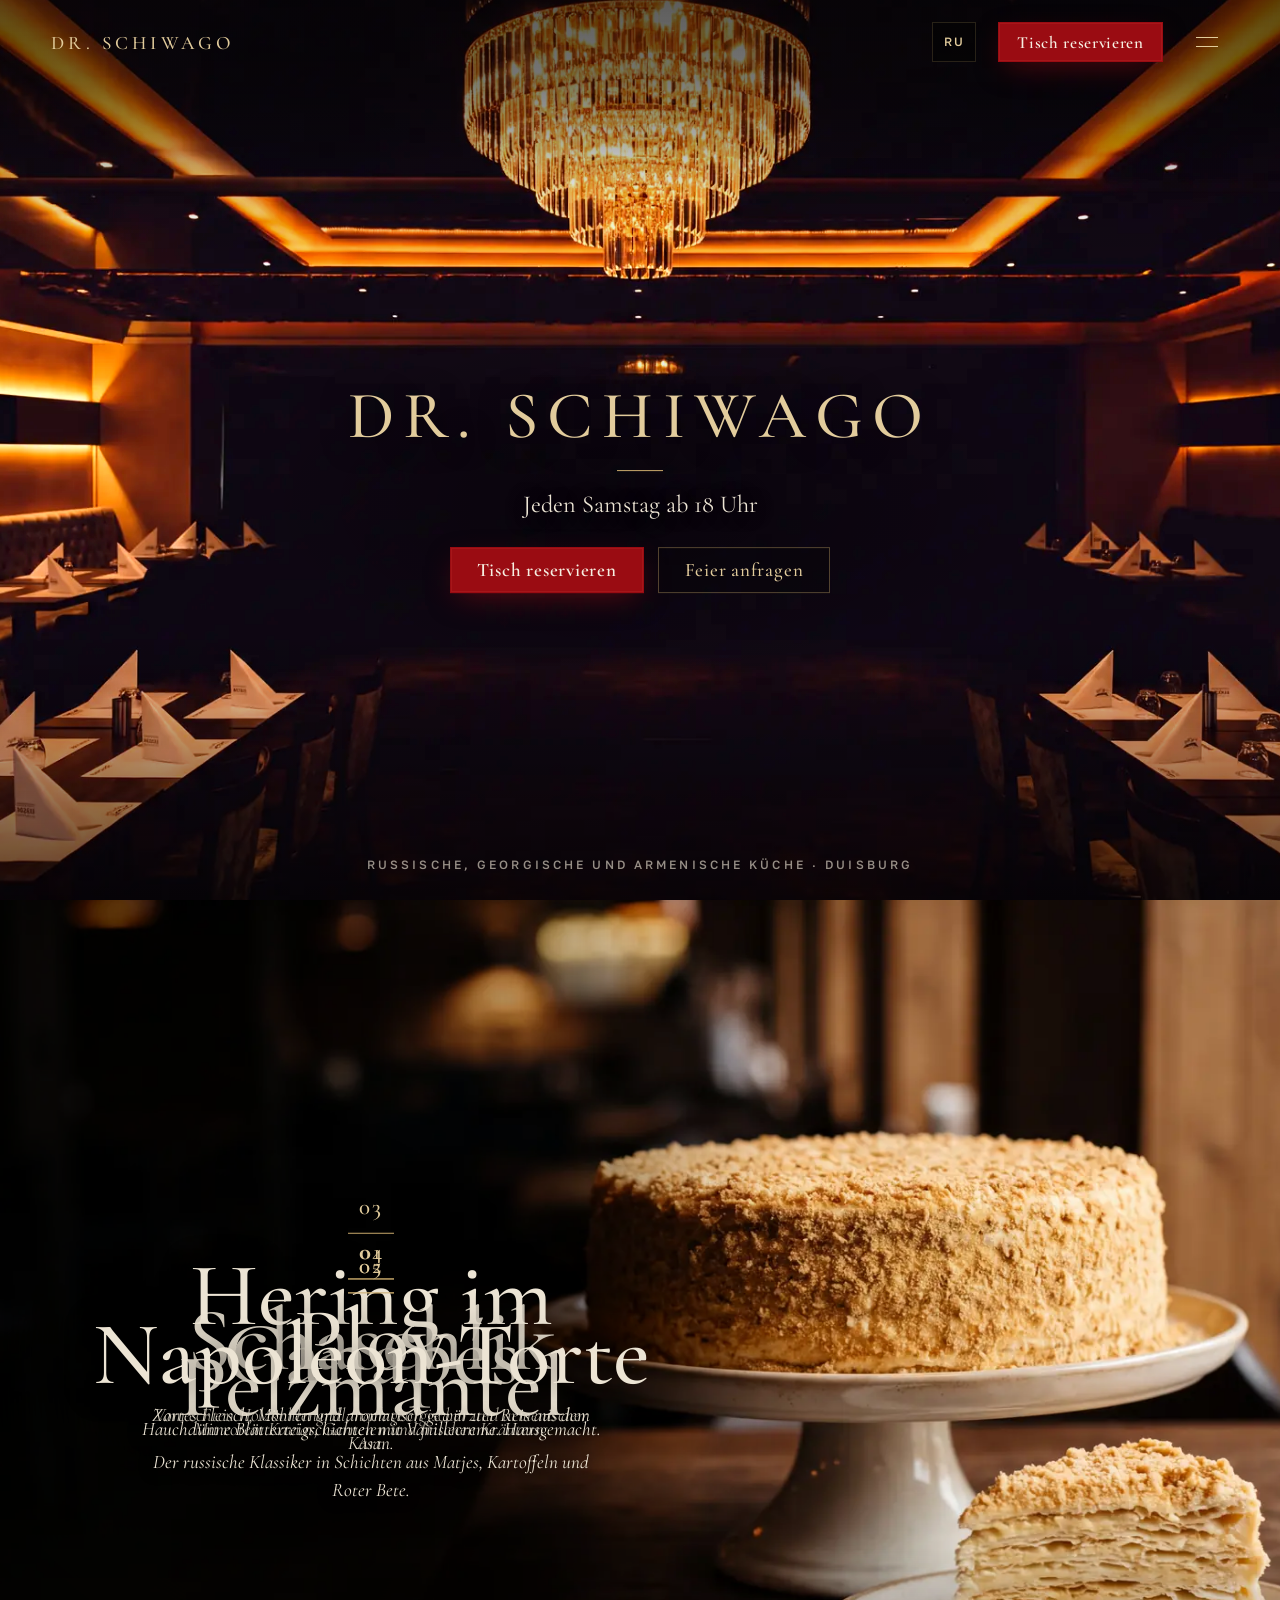
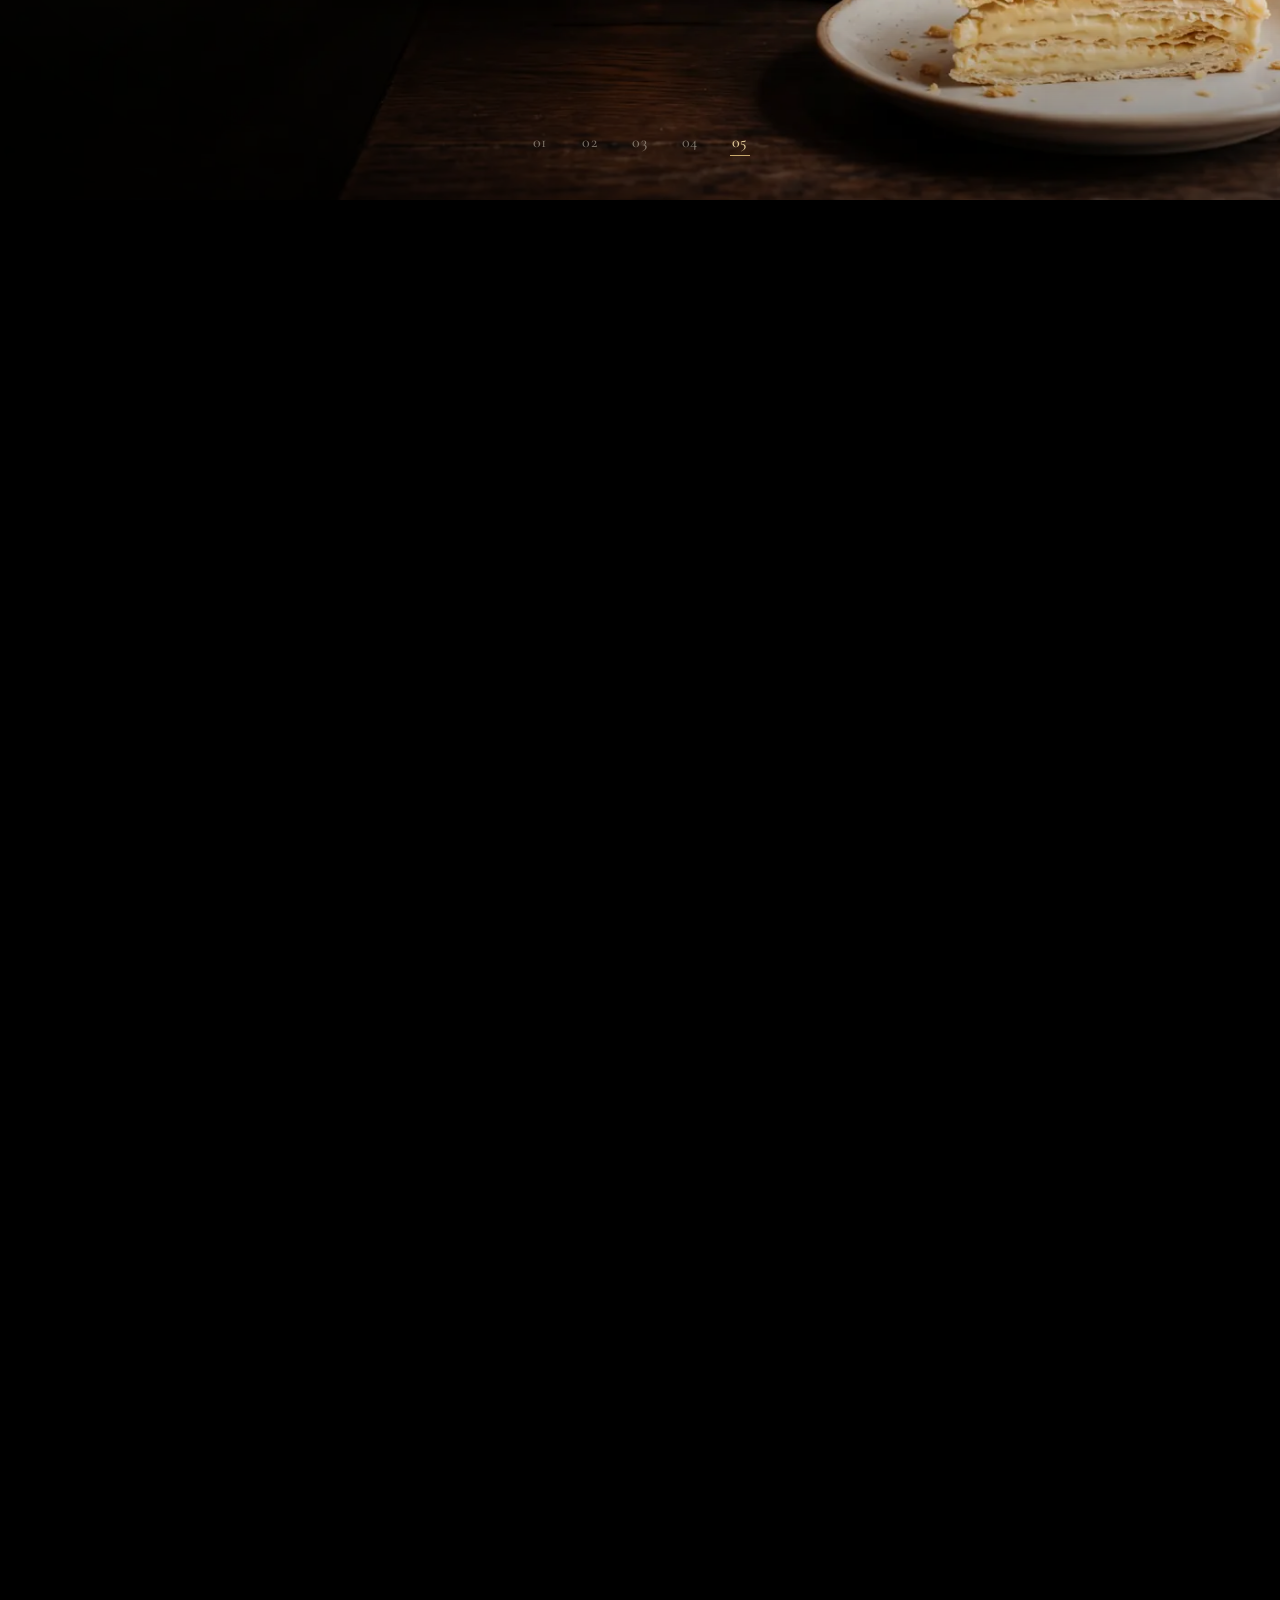
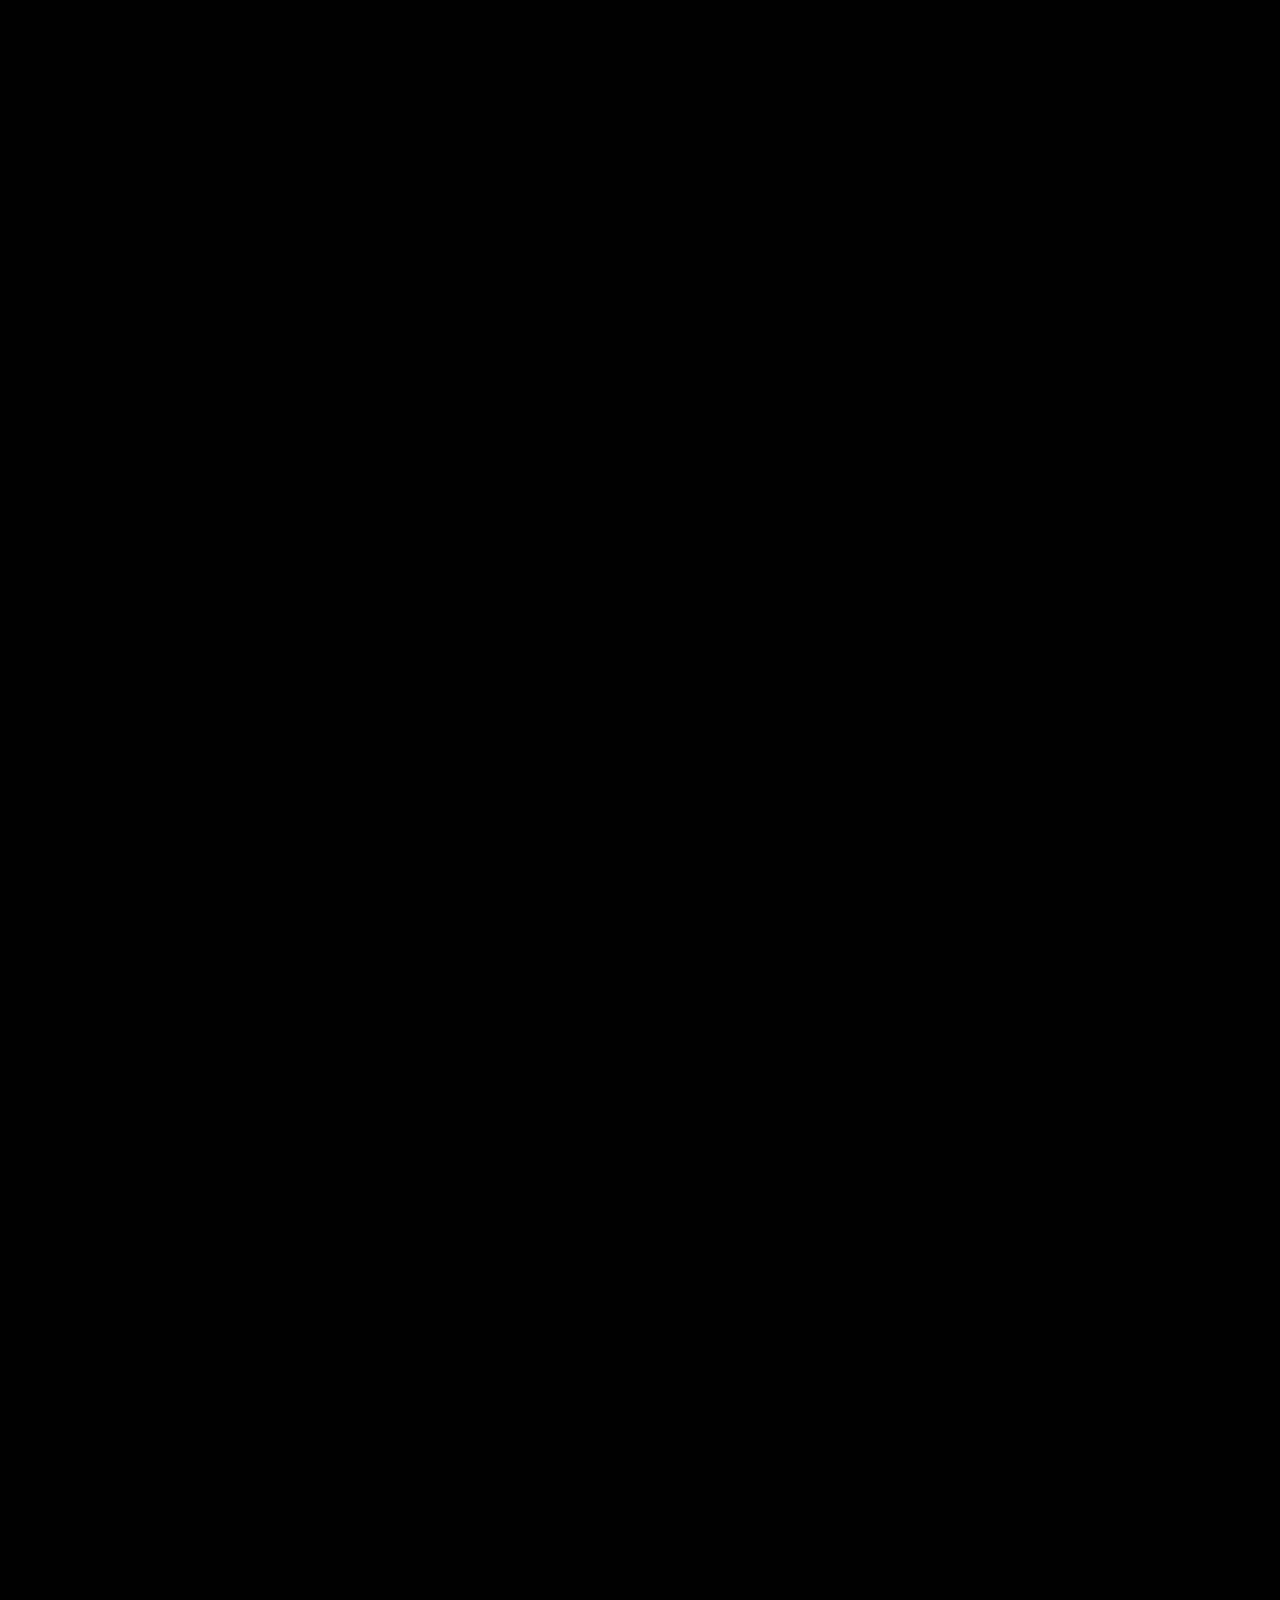
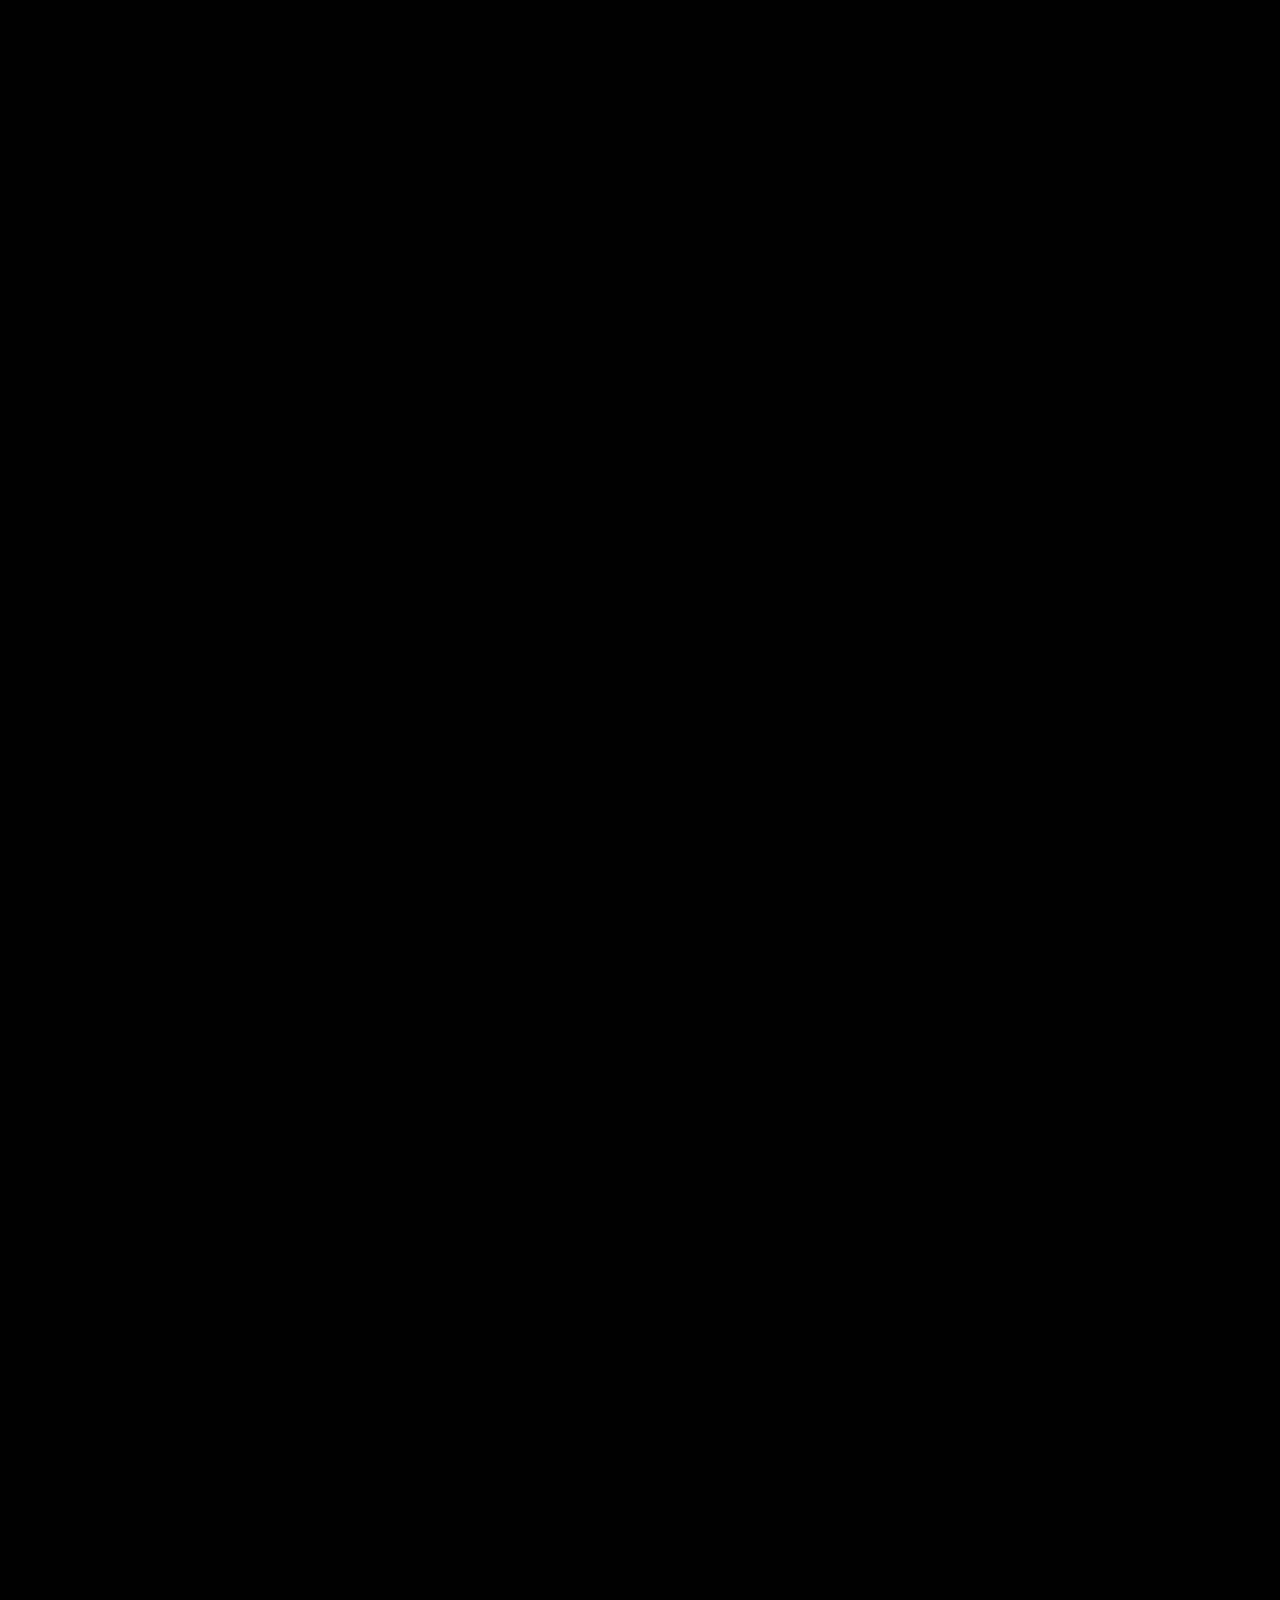
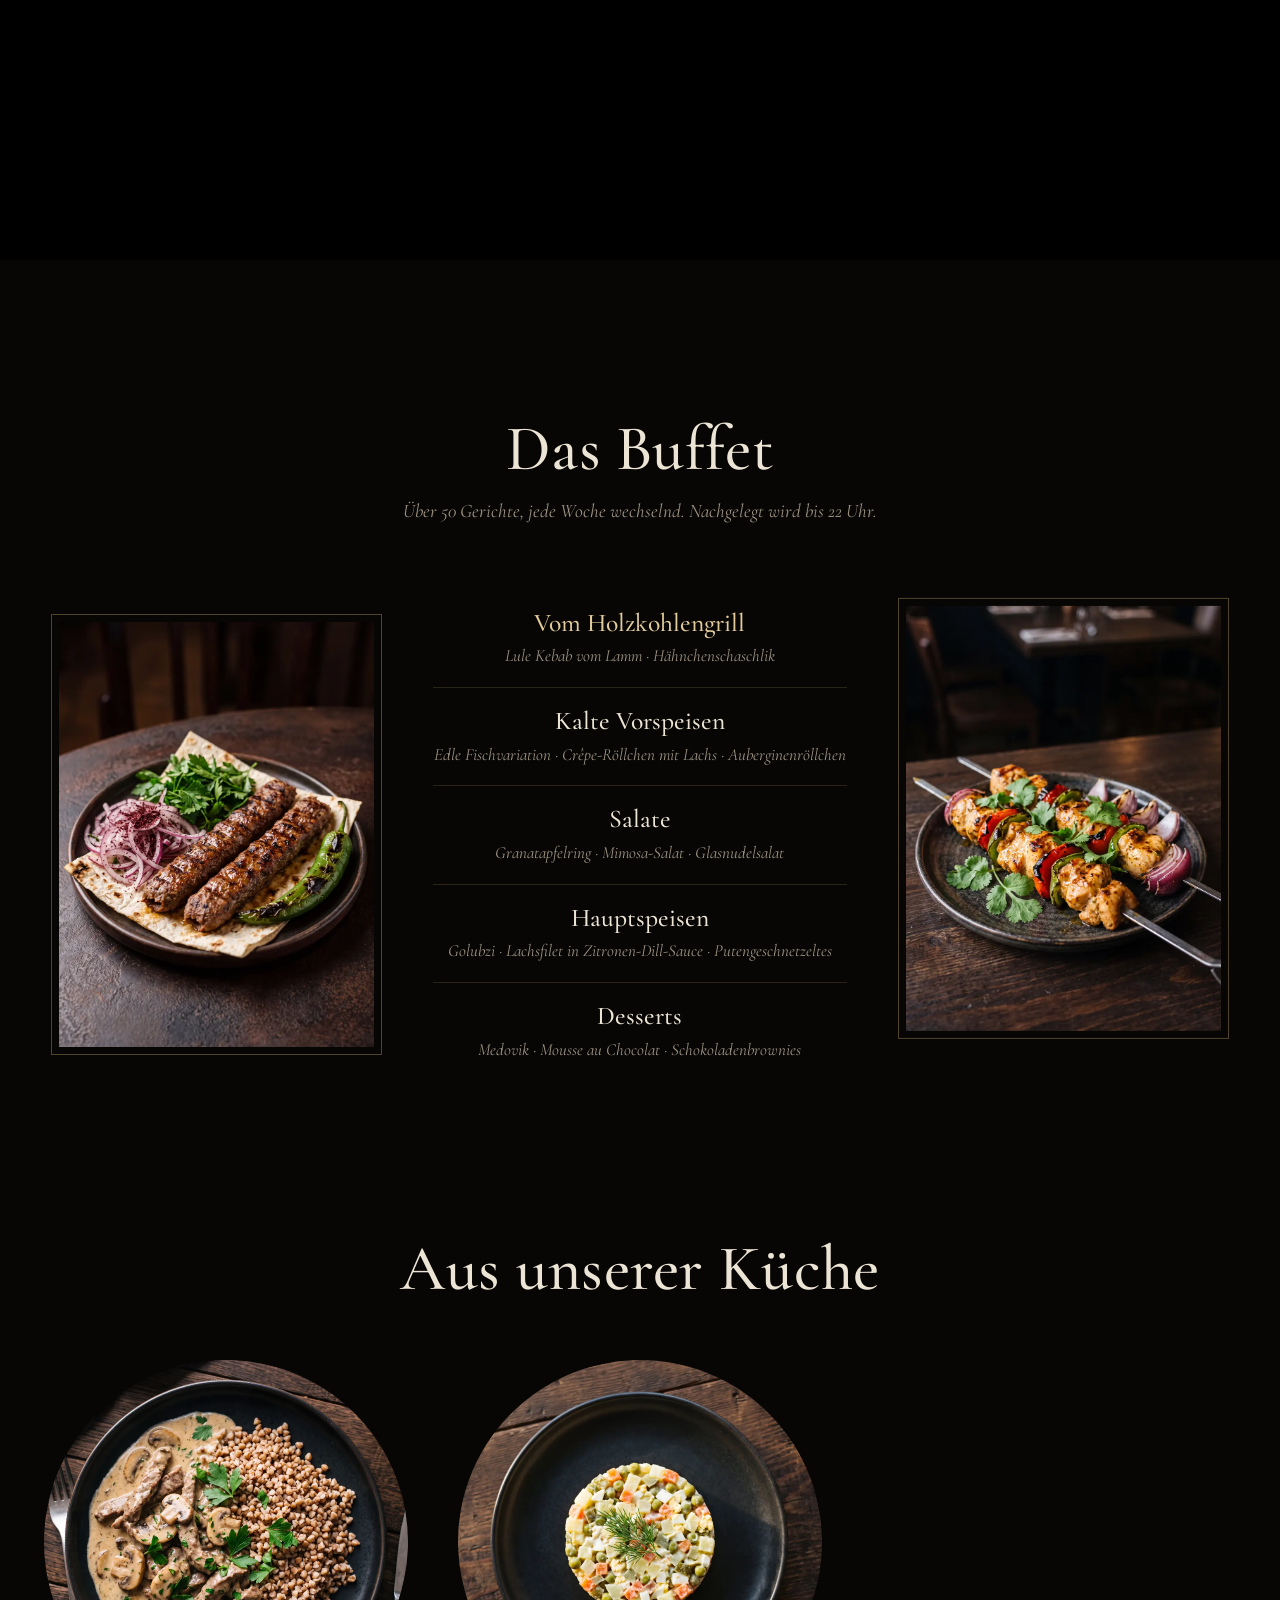
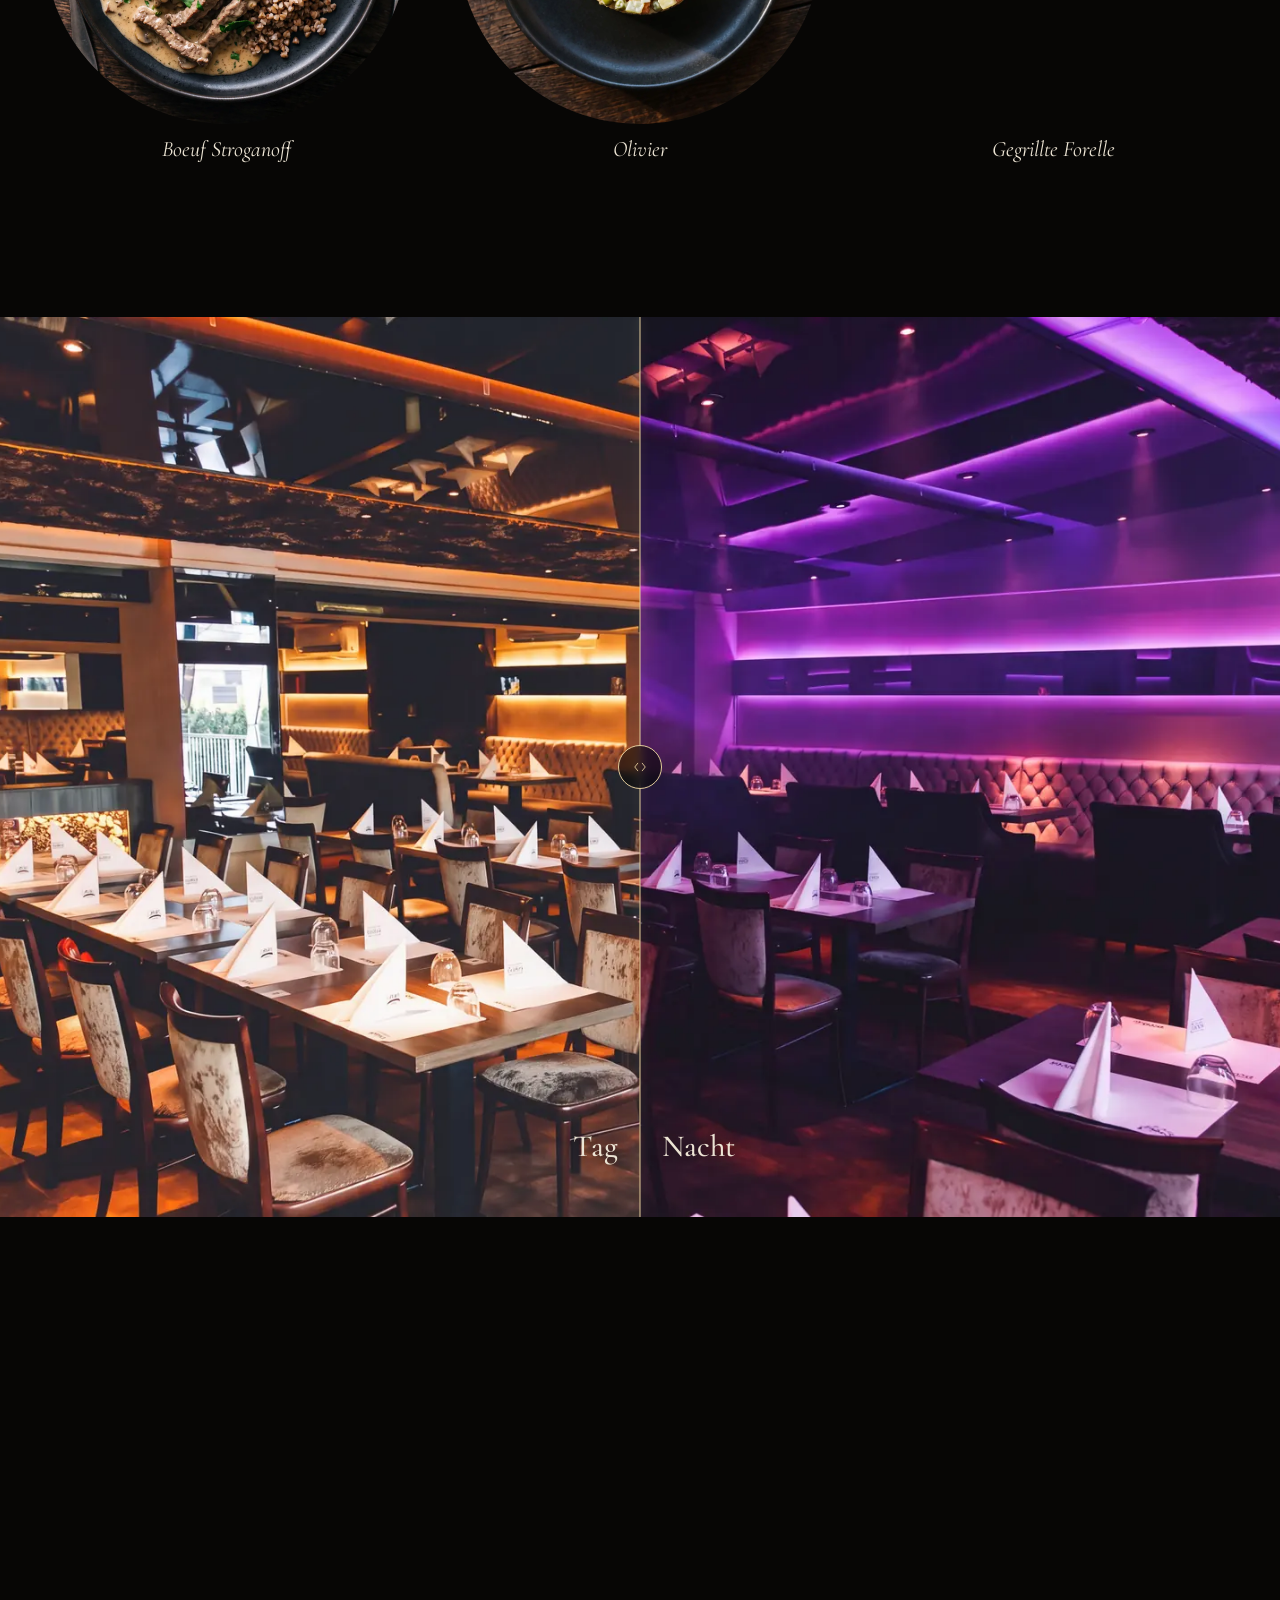
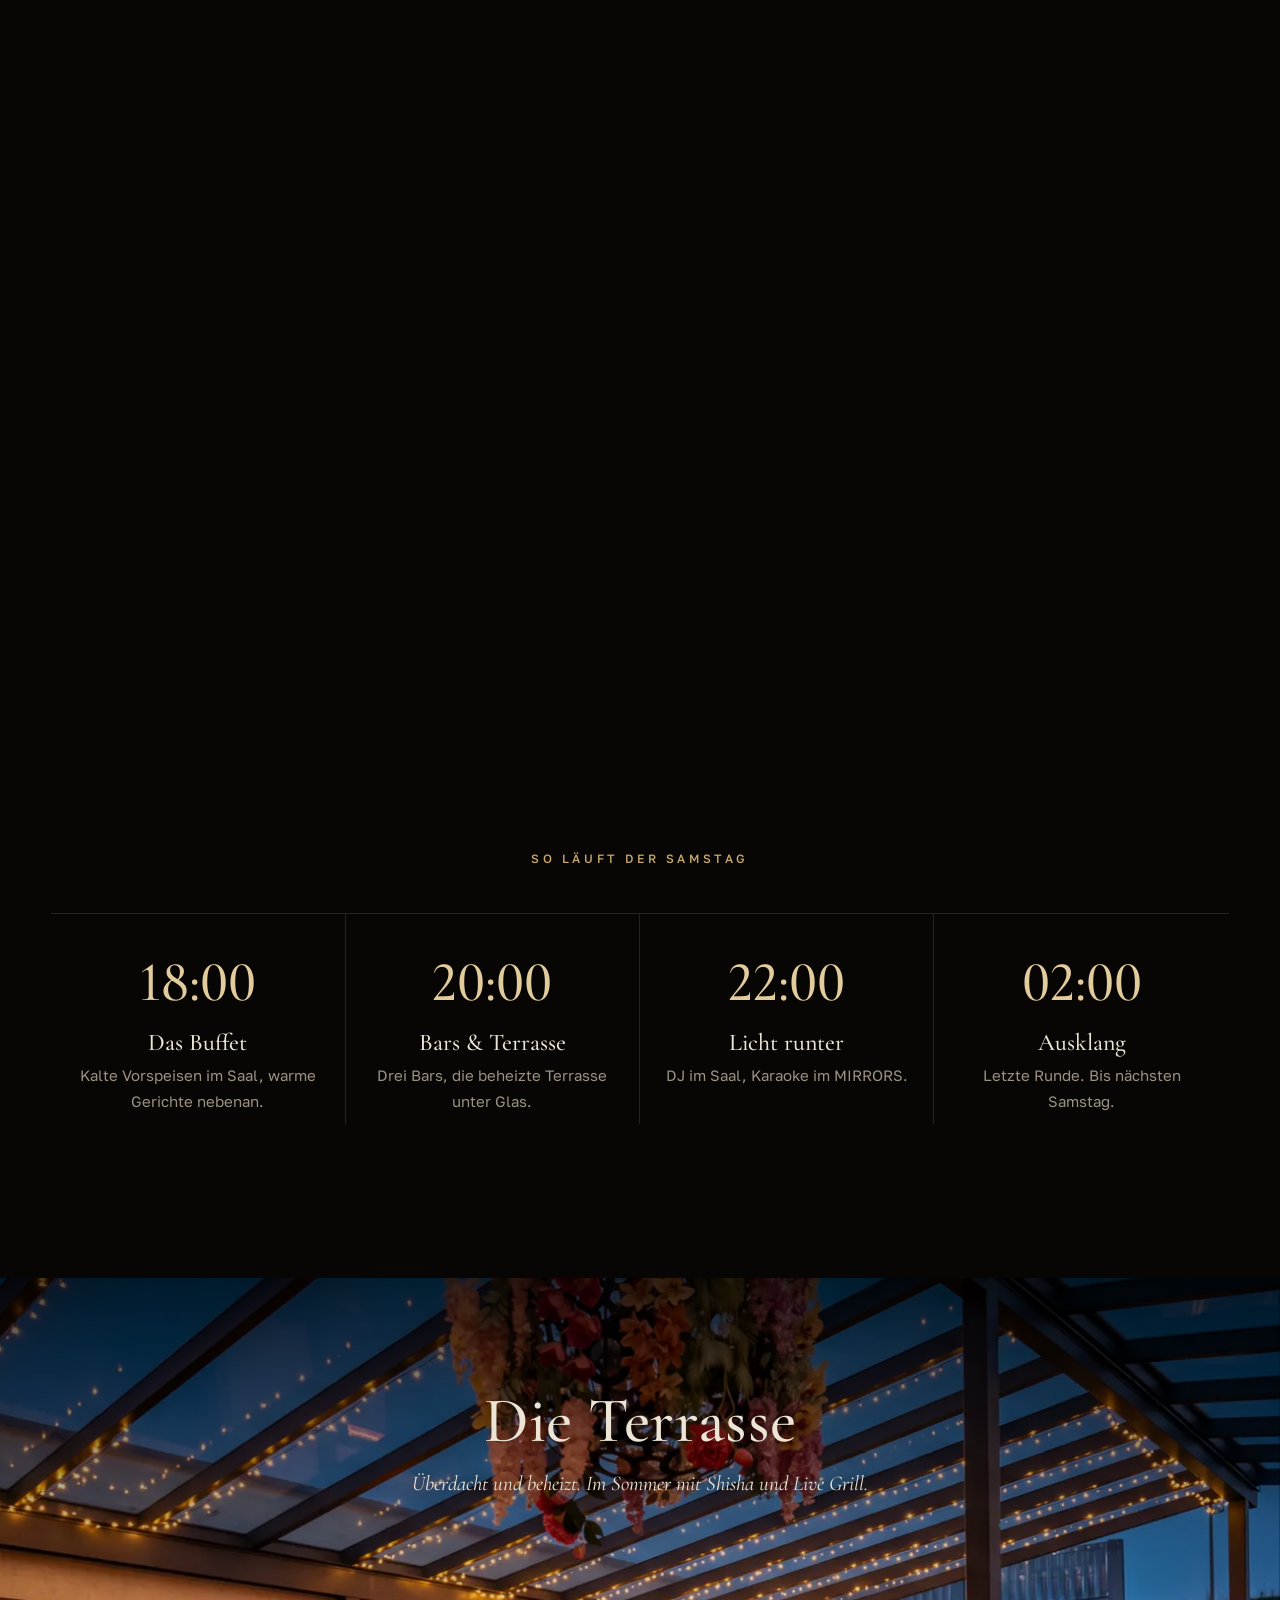
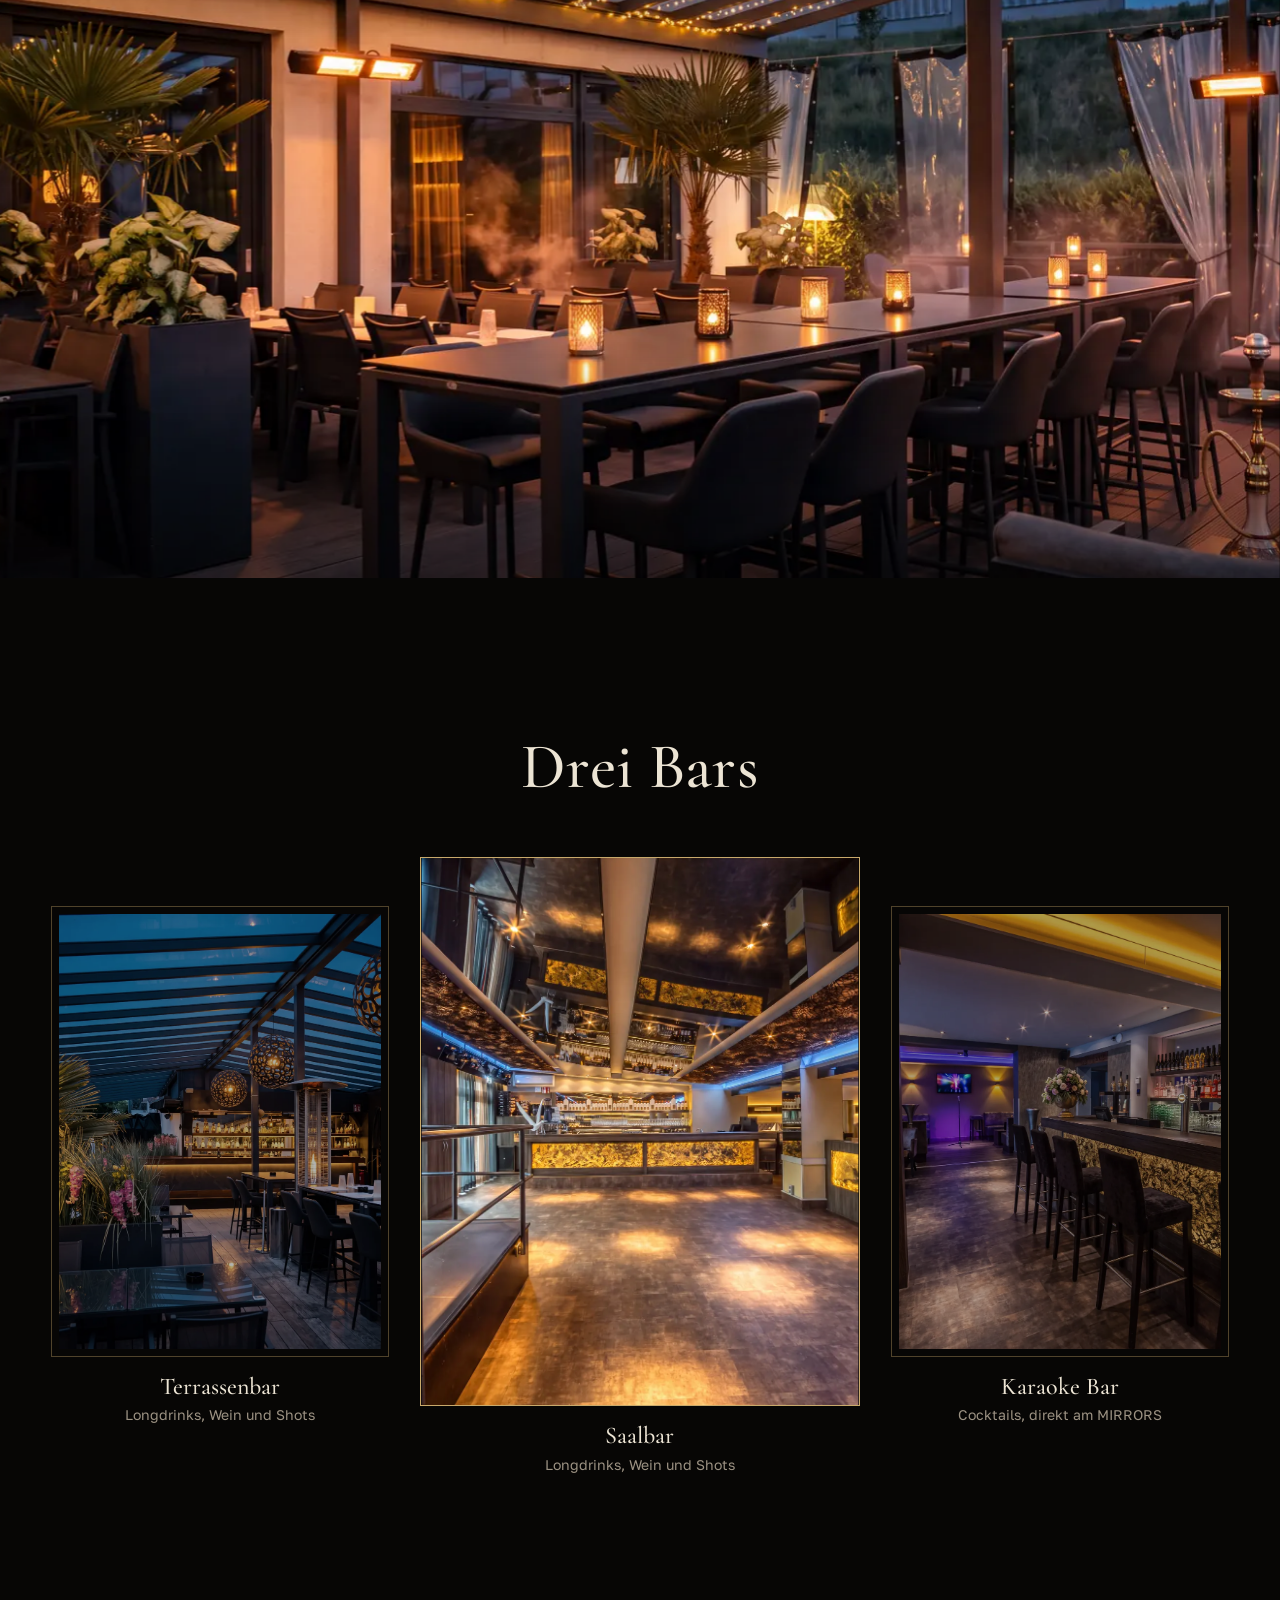
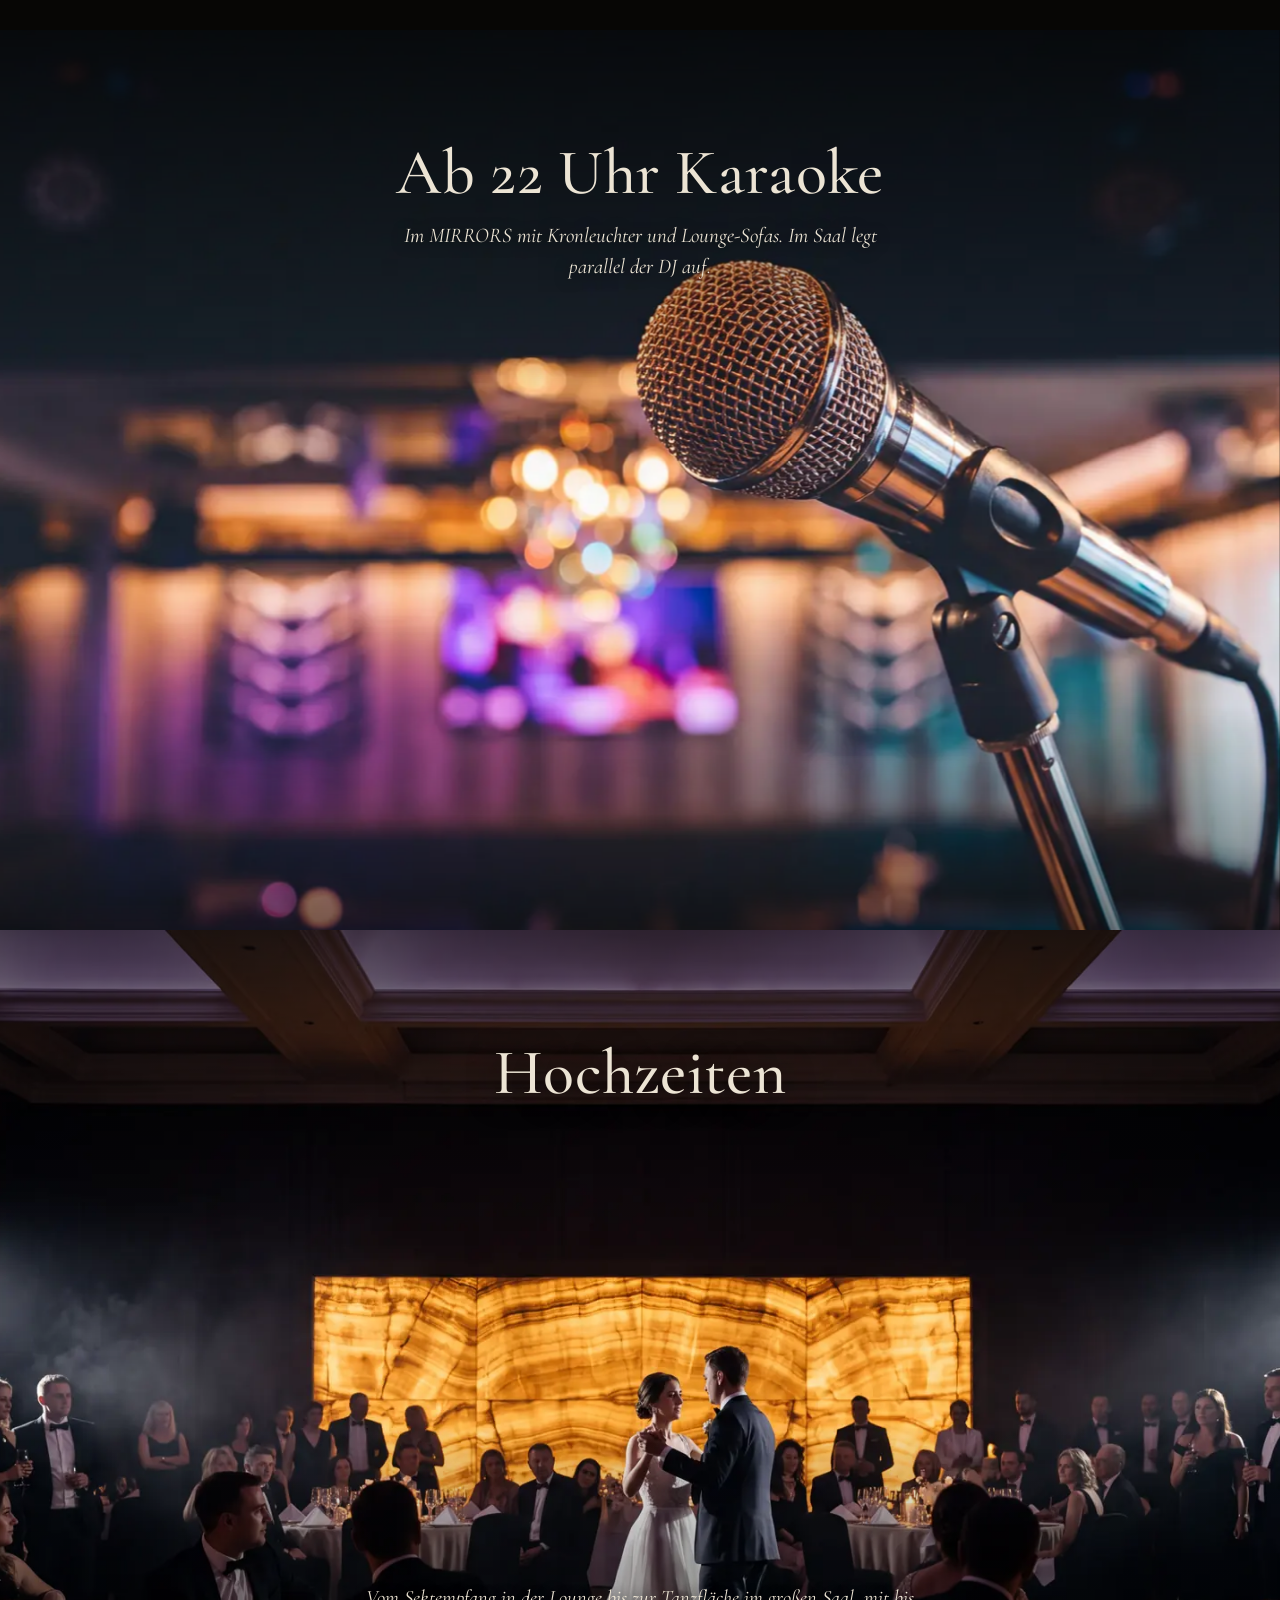
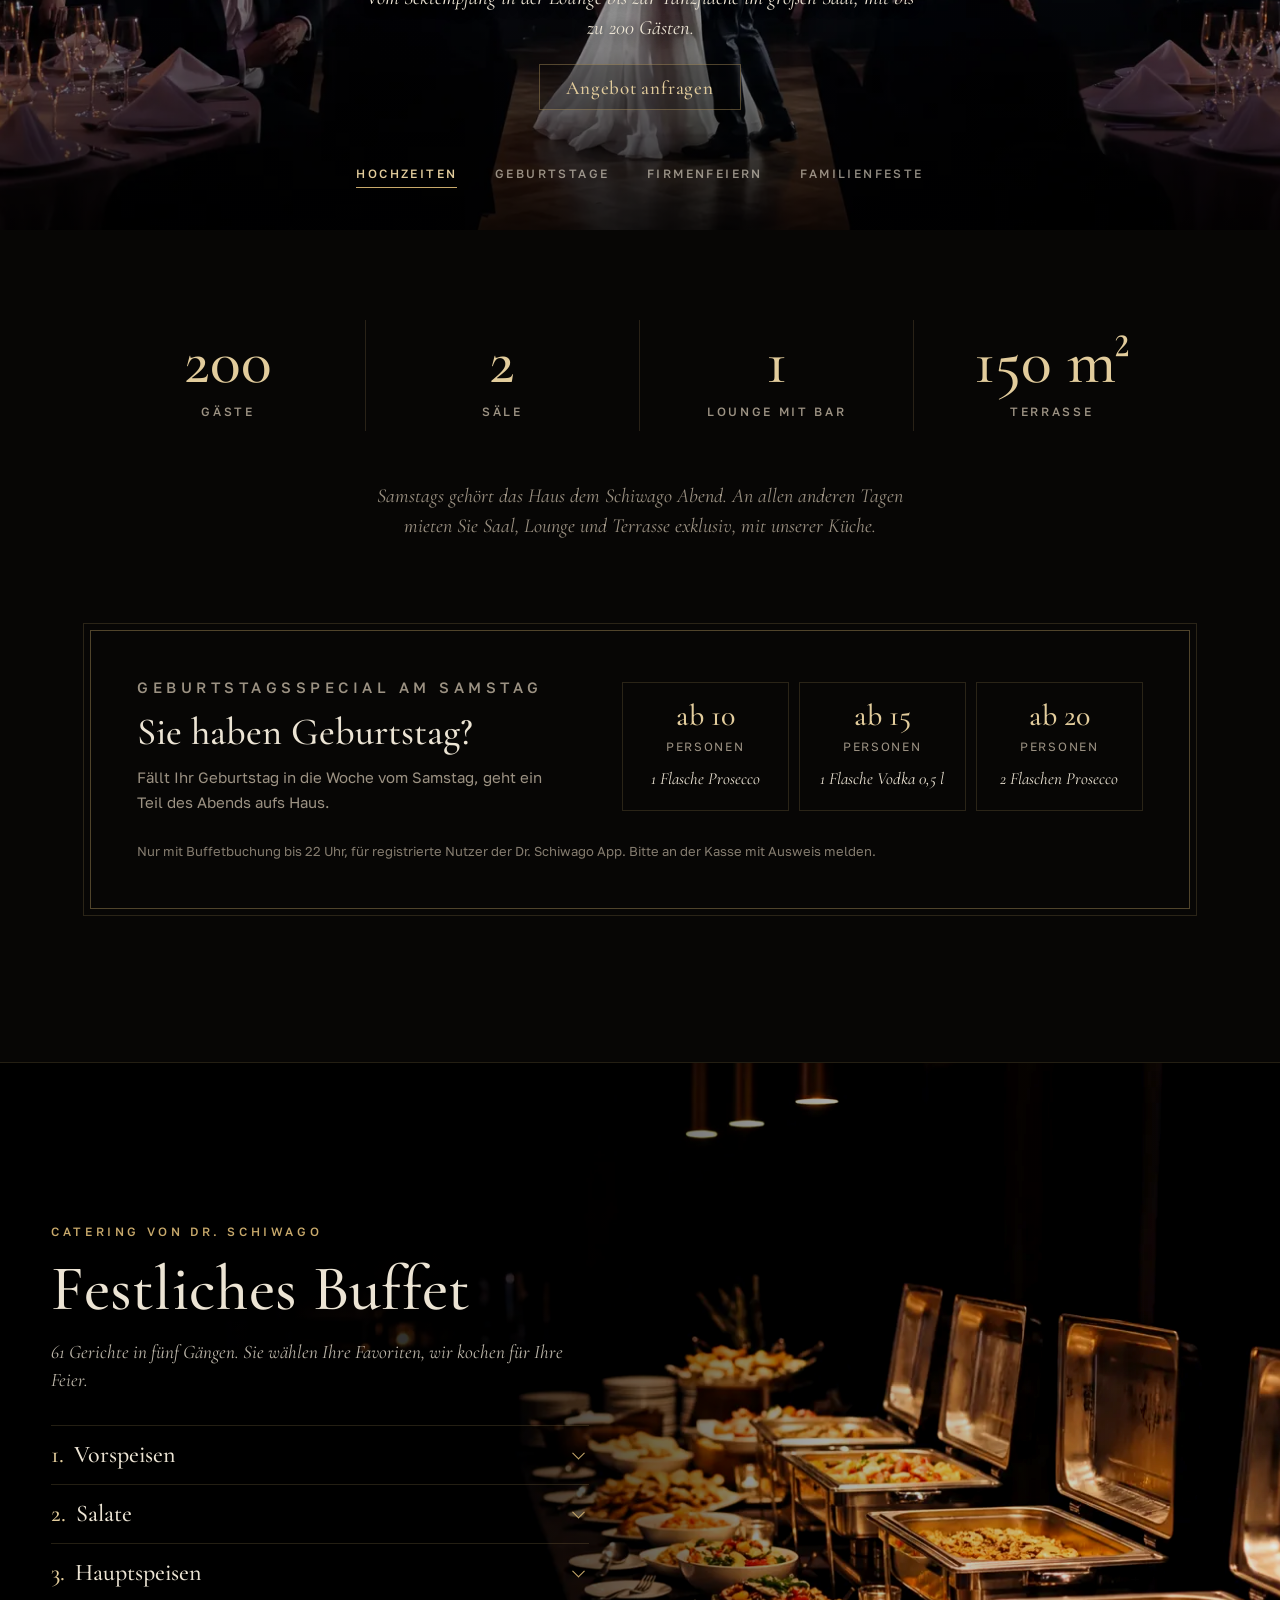
==== site/index.html @ 56a743a5 "Angebotsseite wie Angerhof (5 Schritte, alle Anlässe, Angerhof-Logo), Lageplan im Rundgang, Garten r" ====
<!doctype html>
<html lang="de">
<head>
<meta charset="utf-8">
<meta name="viewport" content="width=device-width, initial-scale=1, viewport-fit=cover">
<title>Dr. Schiwago Duisburg · Russische, georgische und armenische Küche</title>
<meta name="description" content="Russisches, georgisches und armenisches Restaurant in Duisburg: jeden Samstag ab 18 Uhr Buffet mit über 50 Gerichten, drei Bars, beheizte Terrasse, ab 22 Uhr DJ und Karaoke. Catering und Eventlocation.">
<meta name="robots" content="noindex, nofollow">
<meta name="theme-color" content="#070605">
<link rel="alternate" hreflang="de" href="https://engelstraenen.github.io/drschiwago/index.html">
<link rel="alternate" hreflang="ru" href="https://engelstraenen.github.io/drschiwago/ru/index.html">
<link rel="icon" href="https://drschiwago.de/favicon.png">
<link rel="preconnect" href="https://fonts.googleapis.com">
<link rel="preconnect" href="https://fonts.gstatic.com" crossorigin>
<link href="https://fonts.googleapis.com/css2?family=Cormorant+Garamond:ital,wght@0,400;0,500;0,600;1,400;1,500&family=Golos+Text:wght@400;500&display=swap" rel="stylesheet">
<link rel="stylesheet" href="assets/css/style.css?v=1795427027">
<script src="assets/js/img.js?v=1795427027"></script>
<script>window.DRS_IG_FEED = ""; /* Behold-JSON-Link eintragen = neue Instagram-Videos erscheinen automatisch (docs/instagram.md) */</script>
</head>
<body>

<header class="nav" id="nav">
  <a class="nav__mark" href="#top" aria-label="Dr. Schiwago, nach oben">DR. SCHIWAGO</a>
  <nav class="nav__links" aria-label="Hauptmenü">
    <a href="#buffet">Buffet</a>
    <a href="#abend">Der Abend</a>
    <a href="rundgang.html">Rundgang</a>
    <a href="#bars">Bars</a>
    <a href="#feiern">Feiern</a>
    <a href="catering.html">Catering</a>
    <a href="#instagram">Instagram</a>
    <a href="#bewertungen">Bewertungen</a>
    <a href="#kontakt">Kontakt</a>
  </nav>
  <a class="nav__lang" href="ru/index.html" hreflang="ru" lang="ru" aria-label="Русская версия">RU</a>
  <a class="line-btn line-btn--blood nav__cta" href="#reservieren">Tisch reservieren</a>
  <button class="nav__burger" aria-label="Menü öffnen" aria-expanded="false"><span></span><span></span></button>
</header>

<main id="top">

  <!-- 1 · HERO -->
  <section class="hero" id="hero" data-need="saal-kronleuchter">
    <img class="hero__img" data-img="saal-kronleuchter" alt="Der Saal von Dr. Schiwago mit Kristallkronleuchter im warmen Licht">
    <div class="hero__glow" aria-hidden="true"></div>
    <div class="hero__shade" aria-hidden="true"></div>
    <div class="hero__text">
      <h1 class="hero__mark">DR. SCHIWAGO</h1>
      <span class="rule" aria-hidden="true"></span>
      <p class="hero__line">Jeden Samstag ab 18 Uhr</p>
      <div class="hero__btns"><a class="line-btn line-btn--blood" href="#reservieren">Tisch reservieren</a><a class="line-btn" href="anfrage.html">Feier anfragen</a></div>
    </div>
    <p class="hero__foot">Russische, georgische und armenische Küche · Duisburg</p>
  </section>

  <!-- 2 · BUFFET: Szenen -->
  <section class="feast" id="buffet" aria-label="Das Buffet">
    <div class="feast__stage">
      <div class="feast__scenes">
        <figure class="feast__scene" data-need="gericht-schaschlik"><img data-img="gericht-schaschlik" alt="Schaschlik über glühender Holzkohle"></figure>
        <figure class="feast__scene" data-need="gericht-canapes"><img data-img="gericht-canapes" alt="Canapés mit Garnelen und rotem Kaviar"></figure>
        <figure class="feast__scene" data-need="gericht-hering"><img data-img="gericht-hering" alt="Hering im Pelzmantel"></figure>
        <figure class="feast__scene" data-need="gericht-plov"><img data-img="gericht-plov" alt="Plov im Kasan"></figure>
        <figure class="feast__scene" data-need="gericht-napoleon"><img data-img="gericht-napoleon" alt="Napoleon-Torte und Medovik"></figure>
      </div>
      <div class="feast__shade" aria-hidden="true"></div>
      <div class="feast__intro" aria-hidden="true">
        <img class="feast__tafel" data-img="tafel" alt="">
        <div class="feast__veil"></div>
        <div class="feast__head">
          <p class="eyebrow">Das Buffet</p>
          <p class="feast__big">Über 50 Gerichte.<br>Jeden Samstag.</p>
          <p class="feast__kitchen">Russisch · Georgisch · Armenisch</p>
        </div>
      </div>
      <div class="feast__texts">
        <article class="feast__text"><span class="feast__no">01</span><span class="rule"></span><h2>Schaschlik</h2><p>Vom echten Holzkohlengrill, nach georgischer und armenischer Art.</p></article>
        <article class="feast__text"><span class="feast__no">02</span><span class="rule"></span><h2>Canapés</h2><p>Mit rotem Kaviar, Garnelen und frischen Kräutern.</p></article>
        <article class="feast__text"><span class="feast__no">03</span><span class="rule"></span><h2>Hering im Pelzmantel</h2><p>Der russische Klassiker in Schichten aus Matjes, Kartoffeln und Roter Bete.</p></article>
        <article class="feast__text"><span class="feast__no">04</span><span class="rule"></span><h2>Plov</h2><p>Zartes Fleisch, Möhren und aromatisch gewürzter Reis aus dem Kasan.</p></article>
        <article class="feast__text"><span class="feast__no">05</span><span class="rule"></span><h2>Napoleon-Torte</h2><p>Hauchdünne Blätterteigschichten mit Vanillecreme. Hausgemacht.</p></article>
      </div>
      <nav class="feast__nav" aria-label="Gerichte">
        <button aria-label="Schaschlik">01</button><button aria-label="Canapés">02</button><button aria-label="Hering im Pelzmantel">03</button><button aria-label="Plov">04</button><button aria-label="Napoleon-Torte">05</button>
      </nav>
    </div>
  </section>

  <!-- 3 · DAS BUFFET: Karte -->
  <section class="menu" id="karte">
    <h2 class="title">Das Buffet</h2>
    <p class="sub">Über 50 Gerichte, jede Woche wechselnd. Nachgelegt wird bis 22 Uhr.</p>
    <div class="menu__grid">
      <figure class="frame menu__pic menu__pic--l" data-need="karte-grill">
        <img class="is-on" data-img="karte-grill" alt="Lule Kebab vom Lamm" data-cat="0">
        <img data-img="karte-vorspeisen" alt="Edle Fischvariation" data-cat="1">
        <img data-img="karte-salate" alt="Granatapfelring" data-cat="2">
        <img data-img="karte-haupt" alt="Golubzi" data-cat="3">
        <img data-img="karte-dessert" alt="Medovik" data-cat="4">
      </figure>
      <ol class="menu__list">
        <li data-cat="0"><h3>Vom Holzkohlengrill</h3><p>Lule Kebab vom Lamm · Hähnchenschaschlik</p></li>
        <li data-cat="1"><h3>Kalte Vorspeisen</h3><p>Edle Fischvariation · Crêpe-Röllchen mit Lachs · Auberginenröllchen</p></li>
        <li data-cat="2"><h3>Salate</h3><p>Granatapfelring · Mimosa-Salat · Glasnudelsalat</p></li>
        <li data-cat="3"><h3>Hauptspeisen</h3><p>Golubzi · Lachsfilet in Zitronen-Dill-Sauce · Putengeschnetzeltes</p></li>
        <li data-cat="4"><h3>Desserts</h3><p>Medovik · Mousse au Chocolat · Schokoladenbrownies</p></li>
      </ol>
      <figure class="frame menu__pic menu__pic--r" data-need="karte-grill-2">
        <img class="is-on" data-img="karte-grill-2" alt="Hähnchenschaschlik" data-cat="0">
        <img data-img="karte-vorspeisen-2" alt="Crêpe-Röllchen mit Lachs" data-cat="1">
        <img data-img="karte-salate-2" alt="Mimosa-Salat" data-cat="2">
        <img data-img="karte-haupt-2" alt="Lachsfilet in Zitronen-Dill-Sauce" data-cat="3">
        <img data-img="karte-dessert-2" alt="Mousse au Chocolat" data-cat="4">
      </figure>
    </div>
  </section>

  <!-- 4 · AUS UNSERER KÜCHE -->
  <section class="plates" id="kueche">
    <h2 class="title">Aus unserer Küche</h2>
    <div class="plates__row">
      <figure class="plate" data-need="teller-stroganoff"><img data-img="teller-stroganoff" alt="Boeuf Stroganoff mit Buchweizen"><figcaption>Boeuf Stroganoff</figcaption></figure>
      <figure class="plate" data-need="teller-olivier"><img data-img="teller-olivier" alt="Olivier-Salat"><figcaption>Olivier</figcaption></figure>
      <figure class="plate" data-need="teller-forelle"><img data-img="teller-forelle" alt="Gegrillte Forelle mit Kräutern"><figcaption>Gegrillte Forelle</figcaption></figure>
    </div>
  </section>

  <!-- 5 · TAG / NACHT -->
  <section class="split" id="abend" data-need="saal-nacht">
    <div class="split__stage">
      <img class="split__img" data-img="saal-nacht" alt="Der Saal in der Nacht mit violettem Licht">
      <div class="split__day"><img class="split__img" data-img="saal-tag" alt="Der Saal bei Tag"></div>
      <div class="split__line" aria-hidden="true"></div>
      <button class="split__knob" aria-label="Tag und Nacht vergleichen, ziehen"><svg viewBox="0 0 24 24" aria-hidden="true"><path d="M9 7l-4 5 4 5M15 7l4 5-4 5"/></svg></button>
      <span class="split__label split__label--l">Tag</span>
      <span class="split__label split__label--r">Nacht</span>
    </div>
  </section>

  <!-- ABLAUF -->
  <section class="flow" aria-label="So läuft der Abend">
    <p class="eyebrow">So läuft der Samstag</p>
    <ol class="flow__list">
      <li class="reveal"><b>18:00</b><h3>Das Buffet</h3><p>Kalte Vorspeisen im Saal, warme Gerichte nebenan.</p></li>
      <li class="reveal"><b>20:00</b><h3>Bars &amp; Terrasse</h3><p>Drei Bars, die beheizte Terrasse unter Glas.</p></li>
      <li class="reveal"><b>22:00</b><h3>Licht runter</h3><p>DJ im Saal, Karaoke im MIRRORS.</p></li>
      <li class="reveal"><b>02:00</b><h3>Ausklang</h3><p>Letzte Runde. Bis nächsten Samstag.</p></li>
    </ol>
  </section>

  <!-- TERRASSE -->
  <section class="wide" id="terrasse" data-need="terrasse">
    <img class="wide__img" data-img="terrasse" alt="Die überdachte Terrasse am Abend">
    <div class="wide__text"><h2 class="title">Die Terrasse</h2><p>Überdacht und beheizt. Im Sommer mit Shisha und Live Grill.</p></div>
  </section>

  <!-- DREI BARS -->
  <section class="bars" id="bars">
    <h2 class="title">Drei Bars</h2>
    <div class="bars__row">
      <figure class="bar" data-need="bar-terrasse"><div class="frame bar__frame"><img data-img="bar-terrasse" alt="Die Terrassenbar unter dem Glasdach"></div><figcaption><b>Terrassenbar</b>Longdrinks, Wein und Shots</figcaption></figure>
      <figure class="bar is-active" data-need="bar-saal"><div class="frame bar__frame"><img data-img="bar-saal" alt="Die Saalbar mit Onyxfront"></div><figcaption><b>Saalbar</b>Longdrinks, Wein und Shots</figcaption></figure>
      <figure class="bar" data-need="bar-karaoke"><div class="frame bar__frame"><img data-img="bar-karaoke" alt="Die Karaoke Bar am MIRRORS"></div><figcaption><b>Karaoke Bar</b>Cocktails, direkt am MIRRORS</figcaption></figure>
    </div>
  </section>

  <!-- KARAOKE -->
  <section class="wide wide--karaoke" id="karaoke" data-need="mikro">
    <img class="wide__img" data-img="mikro" alt="Mikrofon vor den Lichtern des Karaoke Raums">
    <div class="wide__text"><h2 class="title">Ab 22 Uhr Karaoke</h2><p>Im MIRRORS mit Kronleuchter und Lounge-Sofas. Im Saal legt parallel der DJ auf.</p></div>
  </section>

  <!-- 6 · HOCHZEITEN / FEIERN -->
  <section class="events" id="feiern">
    <div class="events__stage">
      <figure class="evp is-on" data-need="hochzeit"><img data-img="hochzeit" alt="Hochzeitsfeier im Saal"></figure>
      <figure class="evp" data-need="event-geburtstag"><img data-img="event-geburtstag" alt="Geburtstagstafel mit Torte im Saal"></figure>
      <figure class="evp" data-need="event-firma"><img data-img="event-firma" alt="Lange Tafel für eine Firmenfeier"></figure>
      <figure class="evp" data-need="event-familie"><img data-img="event-familie" alt="Festlich gedeckter Saal für ein Familienfest"></figure>
      <div class="events__shade" aria-hidden="true"></div>
      <h2 class="title events__title" data-ev-title>Hochzeiten</h2>
      <div class="events__copy">
        <p data-ev-text>Vom Sektempfang in der Lounge bis zur Tanzfläche im großen Saal, mit bis zu 200 Gästen.</p>
        <a class="line-btn" data-ev-link href="anfrage.html?anlass=Hochzeit">Angebot anfragen</a>
      </div>
      <div class="events__tabs" role="tablist" aria-label="Anlass wählen">
        <button class="ev is-on" role="tab" aria-selected="true">Hochzeiten</button>
        <button class="ev" role="tab" aria-selected="false">Geburtstage</button>
        <button class="ev" role="tab" aria-selected="false">Firmenfeiern</button>
        <button class="ev" role="tab" aria-selected="false">Familienfeste</button>
      </div>
    </div>
    <div class="events__facts">
      <div class="reveal"><b>200</b><span>Gäste</span></div>
      <div class="reveal"><b>2</b><span>Säle</span></div>
      <div class="reveal"><b>1</b><span>Lounge mit Bar</span></div>
      <div class="reveal"><b>150 m²</b><span>Terrasse</span></div>
    </div>
    <p class="events__note">Samstags gehört das Haus dem Schiwago Abend. An allen anderen Tagen mieten Sie Saal, Lounge und Terrasse exklusiv, mit unserer Küche.</p>
    <div class="bday reveal">
      <div>
        <p class="eyebrow">Geburtstagsspecial am Samstag</p>
        <h3>Sie haben Geburtstag?</h3>
        <p>Fällt Ihr Geburtstag in die Woche vom Samstag, geht ein Teil des Abends aufs Haus.</p>
      </div>
      <ul class="tiers">
        <li><b>ab 10</b><span>Personen</span><em>1 Flasche Prosecco</em></li>
        <li><b>ab 15</b><span>Personen</span><em>1 Flasche Vodka 0,5 l</em></li>
        <li><b>ab 20</b><span>Personen</span><em>2 Flaschen Prosecco</em></li>
      </ul>
      <p class="fine">Nur mit Buffetbuchung bis 22 Uhr, für registrierte Nutzer der Dr. Schiwago App. Bitte an der Kasse mit Ausweis melden.</p>
    </div>
  </section>

  <!-- 7 · CATERING -->
  <section class="cater" id="catering">
    <figure class="cater__img" data-need="catering-bg"><img data-img="catering-bg" alt="Catering-Buffet bei einer Feier"></figure>
    <div class="cater__panel">
      <p class="eyebrow">Catering von Dr. Schiwago</p>
      <h2 class="title">Festliches Buffet</h2>
      <p class="sub">61 Gerichte in fünf Gängen. Sie wählen Ihre Favoriten, wir kochen für Ihre Feier.</p>
      <div class="acc">
        <details><summary><span>1.</span> Vorspeisen</summary><p>Vitello Tonnato, Pastrami, Hähnchensülze, Zucchiniröllchen. <em>4 aus 17</em></p></details>
        <details><summary><span>2.</span> Salate</summary><p>Caesar Salad, Griechischer Bauernsalat, Rucola-Salat mit Garnelen, Krabbenstäbchen-Salat. <em>4 aus 14</em></p></details>
        <details><summary><span>3.</span> Hauptspeisen</summary><p>Hähnchenbrust in Champignon-Rahmsauce, Hähnchenbrust in Orangen-Chili-Sauce und mehr vom Holzkohlengrill. <em>4 aus 12</em></p></details>
        <details><summary><span>4.</span> Beilagen</summary><p>Kartoffelgratin mit Trüffel, Rosmarinkartoffeln, Ratatouille, Süßkartoffel-Pommes. <em>4 aus 11</em></p></details>
        <details><summary><span>5.</span> Desserts</summary><p>Tiramisu, Früchtevariation der Saison. <em>3 aus 7</em></p></details>
      </div>
      <a class="line-btn" href="catering.html">Buffet zusammenstellen</a>
    </div>
  </section>

  <!-- INSTAGRAM -->
  <section class="insta" id="instagram">
    <div class="insta__head">
      <p class="eyebrow">Instagram · 17.500 Follower</p>
      <h2 class="title">Samstag auf Instagram</h2>
      <a class="line-btn" href="https://www.instagram.com/dr.schiwago_restaurant/" target="_blank" rel="noopener">@dr.schiwago_restaurant</a>
    </div>
    <div class="insta__row" data-ig-row>
      <blockquote class="instagram-media insta__item" data-instgrm-permalink="https://www.instagram.com/reel/DO-suQnDZ4i/" data-instgrm-version="14"><a href="https://www.instagram.com/reel/DO-suQnDZ4i/" target="_blank" rel="noopener">Video auf Instagram ansehen</a></blockquote>
      <blockquote class="instagram-media insta__item" data-instgrm-permalink="https://www.instagram.com/reel/DdYgJqhOgtG/" data-instgrm-version="14"><a href="https://www.instagram.com/reel/DdYgJqhOgtG/" target="_blank" rel="noopener">Video auf Instagram ansehen</a></blockquote>
      <blockquote class="instagram-media insta__item" data-instgrm-permalink="https://www.instagram.com/reel/DZZbvXZoxPY/" data-instgrm-version="14"><a href="https://www.instagram.com/reel/DZZbvXZoxPY/" target="_blank" rel="noopener">Video auf Instagram ansehen</a></blockquote>
      <blockquote class="instagram-media insta__item" data-instgrm-permalink="https://www.instagram.com/reel/DPn8pC4jRvj/" data-instgrm-version="14"><a href="https://www.instagram.com/reel/DPn8pC4jRvj/" target="_blank" rel="noopener">Video auf Instagram ansehen</a></blockquote>
      <blockquote class="instagram-media insta__item" data-instgrm-permalink="https://www.instagram.com/reel/DQHv66KCMuV/" data-instgrm-version="14"><a href="https://www.instagram.com/reel/DQHv66KCMuV/" target="_blank" rel="noopener">Video auf Instagram ansehen</a></blockquote>
      <blockquote class="instagram-media insta__item" data-instgrm-permalink="https://www.instagram.com/reel/DUx4AXRCND5/" data-instgrm-version="14"><a href="https://www.instagram.com/reel/DUx4AXRCND5/" target="_blank" rel="noopener">Video auf Instagram ansehen</a></blockquote>
    </div>
  </section>

  <!-- BEWERTUNGEN (Google, Stand 22.11.2026; Tripadvisor auf Wunsch Eugen weggelassen, Trustpilot: kein Profil) -->
  <section class="reviews" id="bewertungen">
    <p class="eyebrow">Bewertungen</p>
    <h2 class="title">Was unsere Gäste sagen</h2>
    <div class="rev__grid">
      <a class="rev reveal" href="https://maps.google.com/?cid=11130484458952799172" target="_blank" rel="noopener" data-rate="4.6">
        <span class="rev__src">Google</span>
        <b class="rev__note" data-to-dec="4.6">4,6</b>
        <span class="rev__stars" aria-label="4,6 von 5 Sternen"><span class="rev__stars-off">★★★★★</span><span class="rev__stars-on">★★★★★</span></span>
        <span class="rev__count"><b data-to="489">489</b> Bewertungen</span>
        <span class="rev__meta">Russisches Restaurant · Stand 22.11.2026</span>
        <span class="rev__link">Profil ansehen</span>
      </a>
    </div>
    <div class="ticker ticker--g" aria-hidden="true"><div class="ticker__row"><span>Google 4,6 von 5</span><i aria-hidden="true">✦</i><span>489 Bewertungen</span><i aria-hidden="true">✦</i><span>Häufig erwähnt:</span><i aria-hidden="true">✦</i><span>Musik · 55</span><i aria-hidden="true">✦</i><span>Abend · 26</span><i aria-hidden="true">✦</i><span>Buffet · 21</span><i aria-hidden="true">✦</i><span>DJ · 20</span><i aria-hidden="true">✦</i><span>Tanzfläche · 18</span><i aria-hidden="true">✦</i><span>Publikum · 7</span><i aria-hidden="true">✦</i><span>Karaoke · 6</span><i aria-hidden="true">✦</i><span>Schaschlik · 5</span><i aria-hidden="true">✦</i><span>Google 4,6 von 5</span><i aria-hidden="true">✦</i><span>489 Bewertungen</span><i aria-hidden="true">✦</i><span>Häufig erwähnt:</span><i aria-hidden="true">✦</i><span>Musik · 55</span><i aria-hidden="true">✦</i><span>Abend · 26</span><i aria-hidden="true">✦</i><span>Buffet · 21</span><i aria-hidden="true">✦</i><span>DJ · 20</span><i aria-hidden="true">✦</i><span>Tanzfläche · 18</span><i aria-hidden="true">✦</i><span>Publikum · 7</span><i aria-hidden="true">✦</i><span>Karaoke · 6</span><i aria-hidden="true">✦</i><span>Schaschlik · 5</span><i aria-hidden="true">✦</i></div></div>
    <div class="samples" aria-live="polite">
      <figure class="sample is-on"><blockquote>Das Buffet war riesig, und um zehn wurde aus dem Restaurant eine Tanzfläche.</blockquote><figcaption>Beispiel · noch keine echte Bewertung</figcaption></figure>
      <figure class="sample"><blockquote>Erst das Buffet, dann Karaoke im MIRRORS. So muss ein Samstag sein.</blockquote><figcaption>Beispiel · noch keine echte Bewertung</figcaption></figure>
      <figure class="sample"><blockquote>Wir haben hier einen runden Geburtstag gefeiert, alles war liebevoll vorbereitet.</blockquote><figcaption>Beispiel · noch keine echte Bewertung</figcaption></figure>
    </div>
    <a class="line-btn" href="https://maps.google.com/?cid=11130484458952799172" target="_blank" rel="noopener">Alle Bewertungen bei Google</a>
  </section>

  <!-- DRESSCODE -->
  <section class="dress">
    <div class="dress__head">
      <p class="eyebrow">Dresscode</p>
      <h2 class="title">Schick. Nicht sportlich.</h2>
      <p class="sub">Keine Sportkleidung, keine Caps und Mützen, keine Jogginghosen.</p>
    </div>
    <div class="dress__row">
      <figure class="frame" data-need="dress-dame"><img data-img="dress-dame" alt="Schwarzes Satinkleid mit Goldschmuck"></figure>
      <figure class="frame" data-need="dress-herr"><img data-img="dress-herr" alt="Schwarzes Strickpolo mit Goldkette"></figure>
      <figure class="frame" data-need="dress-schuhe"><img data-img="dress-schuhe" alt="Chelsea Boots und Riemchen-Heels"></figure>
    </div>
  </section>

  <!-- 8 · RESERVIERUNG -->
  <section class="resv-wrap" id="reservieren">
    <img class="resv-wrap__img" data-img="veranda" alt="Die Veranda mit Blumenlüster am Abend">
    <form class="resv" id="resv" novalidate>
      <h2 class="resv__title">Reservierung</h2>
      <label>Datum<select name="datum" id="resv-datum" required></select></label>
      <label>Personen<select name="personen" id="resv-personen" required></select></label>
      <button class="line-btn line-btn--blood" type="submit">Tisch reservieren</button>
      <p class="resv__alt">Nur samstags, 18 bis 02 Uhr.<br><a href="https://www.google.com/maps/reserve/v/dine/c/9M2H60nafEE?source=pa&amp;hl=de-DE" target="_blank" rel="noopener">Über Google reservieren</a> · <a href="tel:+4920393577235">0203 93577235</a></p>
    </form>
  </section>

  <!-- FAQ -->
  <section class="faq" id="faq">
    <h2 class="title">Gut zu wissen</h2>
    <div class="faq__list">
      <details><summary>Wann hat Dr. Schiwago geöffnet?</summary><p>Jeden Samstag von 18 bis 02 Uhr. Düsseldorfer Landstraße 431, 47259 Duisburg, direkt an der Grenze zu Düsseldorf-Kaiserswerth.</p></details>
      <details><summary>Was kostet das Buffet?</summary><p>Die aktuellen Preise nennen wir Ihnen gern telefonisch unter 0203 93577235 oder bei der Reservierung. Getränke werden separat abgerechnet.</p></details>
      <details><summary>Muss ich reservieren?</summary><p>Wir empfehlen es dringend, samstags ist der Saal regelmäßig voll. Telefonisch, per E-Mail oder online über Google.</p></details>
      <details><summary>Was steht auf dem Buffet?</summary><p>Über 50 Gerichte der russischen, georgischen und armenischen Küche: Schaschlik und Lule Kebab vom Holzkohlengrill, Plov, Fisch- und Fleischgerichte, kalte Vorspeisen, Salate, hausgemachte Torten. Die Auswahl wechselt wöchentlich.</p></details>
      <details><summary>Kann ich das Essen auch am Tisch haben?</summary><p>Ja. Gegen einen kleinen Aufpreis pro Person servieren wir die Vorspeisen an den Tisch, auf Wunsch auch die Hauptgänge.</p></details>
      <details><summary>Gibt es einen Dresscode?</summary><p>Ja: schick, aber nicht sportlich. Sportkleidung, Caps, Mützen und Jogginghosen passen nicht zum Abend.</p></details>
      <details><summary>Gibt es Karaoke?</summary><p>Ja, ab 22 Uhr im MIRRORS, mit eigener Karaoke Bar direkt daneben. Im Saal legt parallel der DJ auf.</p></details>
      <details><summary>Kann man draußen sitzen und Shisha rauchen?</summary><p>Die Terrasse ist überdacht und beheizt. In der warmen Jahreszeit gibt es dort den ganzen Abend Shisha.</p></details>
      <details><summary>Kann ich eine private Feier ausrichten?</summary><p>Ja, an allen Tagen außer samstags mieten Sie unser Haus exklusiv, mit bis zu 200 Gästen. Samstags planen wir Geburtstage und große Runden gern mitten im Schiwago Abend.</p></details>
    </div>
  </section>

</main>

<footer class="foot" id="kontakt">
  <img class="foot__logo" src="assets/img/logo-gold.svg" alt="Dr. Schiwago" width="150" height="91">
  <div class="foot__cols">
    <div><h4>Adresse</h4><p>Düsseldorfer Landstraße 431<br>47259 Duisburg</p><a href="https://www.google.com/maps/dir/?api=1&amp;destination=Dr.+Schiwago%2C+D%C3%BCsseldorfer+Landstra%C3%9Fe+431%2C+47259+Duisburg" target="_blank" rel="noopener">Route planen</a></div>
    <div><h4>Öffnungszeiten</h4><p>Jeden Samstag<br>18 bis 02 Uhr</p></div>
    <div><h4>Kontakt</h4><p><a href="tel:+4920393577235">0203 93577235</a><br><a href="mailto:info@drschiwago.de">info@drschiwago.de</a></p></div>
    <div><h4>Folgen</h4><p><a href="https://www.instagram.com/dr.schiwago_restaurant/" target="_blank" rel="noopener">Instagram</a><br><a href="https://www.tiktok.com/@dr.schiwago_restaurant" target="_blank" rel="noopener">TikTok</a><br><a href="https://www.facebook.com/drschiwagoduisburg/" target="_blank" rel="noopener">Facebook</a></p></div>
  </div>
  <div class="foot__legal"><a href="https://drschiwago.de/impressum" target="_blank" rel="noopener">Impressum</a><a href="https://drschiwago.de/datenschutz" target="_blank" rel="noopener">Datenschutz</a></div>
</footer>

<a class="sticky-cta line-btn line-btn--blood" href="#reservieren">Tisch reservieren</a>

<div class="lightbox" id="lightbox" hidden>
  <button class="lightbox__x" aria-label="Schließen">×</button>
  <img alt="">
  <p class="lightbox__cap"></p>
</div>

<script src="assets/js/app.js?v=1795427027"></script>
</body>
</html>
---- site/assets/css/style.css ----
/* DR. SCHIWAGO · V3 „Schwarzer Samt“ */
:root {
  --bg: #070605;
  --bg-2: #0d0b09;
  --ivory: #ece4d4;
  --champ: #c8a96b;
  --champ-2: #e2cc9c;
  --muted: #9c9283;
  --line: rgba(200, 169, 107, .38);
  --line-soft: rgba(200, 169, 107, .18);
  --serif: "Cormorant Garamond", "Times New Roman", serif;
  --sans: "Golos Text", system-ui, -apple-system, "Segoe UI", sans-serif;
  --ease: cubic-bezier(.22, .7, .2, 1);
  --slow: cubic-bezier(.33, 0, .2, 1);
  --gut: clamp(16px, 4vw, 64px);
}
* { box-sizing: border-box; margin: 0; padding: 0; }
html { background: var(--bg); scroll-behavior: smooth; -webkit-text-size-adjust: 100%; }
body { background: var(--bg); color: var(--ivory); font: 400 16px/1.7 var(--sans); overflow-x: clip; -webkit-font-smoothing: antialiased; }
img { display: block; max-width: 100%; height: auto; }
a { color: inherit; }
button { font: inherit; color: inherit; background: none; border: 0; cursor: pointer; }
[hidden], .is-missing { display: none !important; }
main > section { overflow-x: clip; }
.hero__img, .feast__tafel, .chero__img, .wide__img, .cater__img img { max-width: none; } /* Bilder dürfen breiter als der Bildschirm sein (Parallaxe), sonst schwarzer Rand rechts */
.menu__grid:has(.menu__pic--r.is-missing) { grid-template-columns: 1fr 1.25fr; }
 /* nichts ragt seitlich heraus; clip lässt sticky intakt */
::selection { background: rgba(200, 169, 107, .35); }

/* Typo + Bausteine */
.eyebrow { font: 500 12px/1.4 var(--sans); letter-spacing: .3em; text-transform: uppercase; color: var(--champ); }
.title { font: 500 clamp(40px, 5vw, 80px)/1.08 var(--serif); letter-spacing: .005em; color: var(--ivory); text-align: center; }
.sub { font: italic 400 clamp(18px, 1.5vw, 22px)/1.5 var(--serif); color: var(--muted); text-align: center; max-width: 620px; margin: 14px auto 0; }
.rule { display: block; width: 46px; height: 1px; background: var(--champ); margin: 18px auto; opacity: .8; }
.line-btn { display: inline-flex; align-items: center; justify-content: center; min-height: 46px; padding: 0 26px; border: 1px solid var(--line); color: var(--champ-2); font: 500 19px/1 var(--serif); letter-spacing: .04em; text-decoration: none; background: rgba(7, 6, 5, .25); transition: border-color .6s var(--ease), background .6s var(--ease), color .6s var(--ease); }
.line-btn:hover { border-color: var(--champ); background: rgba(200, 169, 107, .1); color: var(--ivory); }
.frame { position: relative; border: 1px solid var(--line); padding: 7px; background: transparent; }
.frame img { width: 100%; height: 100%; object-fit: cover; }

/* Nav */
.nav { position: fixed; inset: 0 0 auto 0; z-index: 50; display: flex; align-items: center; gap: 30px; padding: 20px var(--gut); transition: background .8s var(--ease), padding .8s var(--ease), border-color .8s; border-bottom: 1px solid transparent; }
/* Lesbarkeit über dem hellen Leuchter: dunkler Verlauf hinter der Kopfzeile, solange sie durchsichtig ist */
.nav::before { content: ''; position: absolute; inset: 0 0 -110px 0; z-index: -1; pointer-events: none; background: linear-gradient(180deg, rgba(4, 3, 2, .45) 0%, rgba(4, 3, 2, .39) 40%, rgba(4, 3, 2, .2) 70%, rgba(4, 3, 2, 0) 100%); transition: opacity .8s var(--ease); }
.nav.is-solid::before, .nav.is-open::before { opacity: 0; }
.nav:not(.is-solid) .nav__links a { color: rgba(240, 233, 220, .92); text-shadow: 0 1px 2px rgba(0, 0, 0, .45), 0 0 14px rgba(0, 0, 0, .42); }
.nav:not(.is-solid) .nav__links a:hover, .nav:not(.is-solid) .nav__links a[aria-current] { color: var(--champ-2); }
.nav:not(.is-solid) .nav__lang { background: rgba(4, 3, 2, .45); }
.nav.is-solid { background: rgba(7, 6, 5, .86); backdrop-filter: blur(14px); padding-top: 12px; padding-bottom: 12px; border-bottom-color: var(--line-soft); }
.nav__mark { margin-right: auto; font: 500 19px/1 var(--serif); letter-spacing: .22em; text-decoration: none; color: var(--champ-2); min-height: 44px; display: flex; align-items: center; opacity: 0; transition: opacity .8s var(--ease); }
.nav.is-solid .nav__mark, .nav--page .nav__mark { opacity: 1; }
.nav__links { display: flex; gap: 28px; }
.nav__links a { font: 500 12px/1 var(--sans); letter-spacing: .18em; text-transform: uppercase; text-decoration: none; color: rgba(236, 228, 212, .72); transition: color .4s; }
.nav__links a:hover, .nav__links a[aria-current] { color: var(--champ-2); }
.nav__lang { display: inline-flex; align-items: center; justify-content: center; min-width: 44px; min-height: 40px; padding: 0 10px; border: 1px solid var(--line-soft); font: 500 12px/1 var(--sans); letter-spacing: .18em; text-decoration: none; color: var(--champ-2); transition: border-color .4s, color .4s; }
.nav__lang:hover { border-color: var(--champ); color: var(--ivory); }
.nav__cta { min-height: 40px; font-size: 17px; padding: 0 18px; }
.nav__burger { display: none; width: 44px; height: 44px; position: relative; }
.nav__burger span { position: absolute; left: 11px; right: 11px; height: 1px; background: var(--champ-2); transition: transform .5s var(--ease), top .5s var(--ease); }
.nav__burger span:first-child { top: 17px; } .nav__burger span:last-child { top: 26px; }
.nav.is-open .nav__burger span:first-child { top: 21px; transform: rotate(45deg); }
.nav.is-open .nav__burger span:last-child { top: 21px; transform: rotate(-45deg); }

/* 1 · Hero */
.hero { position: relative; height: 100vh; height: 100svh; min-height: 600px; overflow: hidden; background: #000; }
.hero__img { position: absolute; inset: -2%; width: 104%; height: 104%; object-fit: cover; object-position: 50% 40%; filter: brightness(.05); transform: scale(1.08) translate(var(--mx, 0), var(--my, 0)); transition: filter 3.2s var(--slow), transform 4s var(--slow); }
.hero.is-lit .hero__img { filter: brightness(.97) contrast(1.28) saturate(1.08); transform: scale(1.01) translate(var(--mx, 0), var(--my, 0)); transition: filter 3.2s var(--slow), transform 1.4s var(--ease); }
.hero__glow { position: absolute; left: 50%; top: 0; width: 46vmin; height: 34vmin; transform: translateX(-50%); background: radial-gradient(closest-side, rgba(255, 214, 150, .26), transparent 75%); mix-blend-mode: screen; opacity: 0; pointer-events: none; }
.hero__glow { display: none; } /* kein Lichtschleier: wirkte wie Nebel (Eugen 22.11.) */
@keyframes glow { 0%, 100% { opacity: .4; } 50% { opacity: .9; } }
.hero__shade { position: absolute; inset: 0; background: radial-gradient(40% 26% at 50% 56%, rgba(0, 0, 0, .38), transparent 75%), linear-gradient(180deg, rgba(0, 0, 0, .35), transparent 30%, transparent 70%, rgba(0, 0, 0, .65)); pointer-events: none; }
.hero__text { position: absolute; left: 0; right: 0; top: 54%; transform: translateY(-50%); text-align: center; padding: 0 var(--gut); }
.hero__mark { font: 500 clamp(38px, 5.2vw, 84px)/1.1 var(--serif); letter-spacing: .14em; color: var(--champ-2); text-shadow: 0 4px 30px rgba(0, 0, 0, .7); }
.hero__line { font: 400 clamp(20px, 1.9vw, 28px)/1.3 var(--serif); color: var(--ivory); margin-bottom: 26px; text-shadow: 0 2px 18px rgba(0, 0, 0, .8); }
.hero__text > * { opacity: 0; transform: translateY(14px); transition: opacity 1.8s var(--slow), transform 1.8s var(--slow); }
.hero.is-lit .hero__text > * { opacity: 1; transform: none; }
.hero.is-lit .hero__text > :nth-child(1) { transition-delay: 1.4s; } .hero.is-lit .hero__text > :nth-child(2) { transition-delay: 1.8s; }
.hero.is-lit .hero__text > :nth-child(3) { transition-delay: 2.1s; } .hero.is-lit .hero__text > :nth-child(4) { transition-delay: 2.4s; }
.hero__text .rule { transform: scaleX(0); } .hero.is-lit .hero__text .rule { transform: scaleX(1); }
.hero__btns { display: flex; gap: 14px; justify-content: center; flex-wrap: wrap; }
.line-btn--solid { border-color: var(--champ); background: rgba(200, 169, 107, .14); color: var(--ivory); }
.line-btn--solid:hover { background: rgba(200, 169, 107, .26); }
.hero__foot { position: absolute; left: 0; right: 0; bottom: 26px; text-align: center; font: 500 12px/1.4 var(--sans); letter-spacing: .26em; text-transform: uppercase; color: rgba(236, 228, 212, .62); opacity: 0; transition: opacity 2s var(--slow) 2.8s; padding: 0 var(--gut); }
.hero.is-lit .hero__foot { opacity: 1; }

/* 2 · Buffet-Szenen */
.feast { position: relative; height: 640vh; background: #000; }
.feast__stage { position: sticky; top: 0; height: 100vh; height: 100svh; overflow: hidden; }
.feast__scenes, .feast__scene { position: absolute; inset: 0; }
.feast__scene { opacity: var(--o, 0); will-change: opacity; }
.feast__scene:first-child { opacity: 1; }
.feast__scene img { width: 100%; height: 100%; object-fit: cover; object-position: 62% 50%; transform: scale(var(--s, 1.12)); will-change: transform; }
.feast__shade { position: absolute; inset: 0; background: radial-gradient(36% 42% at 29% 52%, rgba(0, 0, 0, .7), transparent 85%), linear-gradient(90deg, rgba(0, 0, 0, .66), rgba(0, 0, 0, .25) 45%, transparent 62%), linear-gradient(0deg, rgba(0, 0, 0, .5), transparent 28%); pointer-events: none; }
.feast__intro { position: absolute; inset: 0; display: flex; flex-direction: column; align-items: center; justify-content: center; text-align: center; background: #000; opacity: var(--iv, 1); pointer-events: none; padding: 0 var(--gut); overflow: hidden; }
.feast__names { position: absolute; inset: -10% 0; display: grid; grid-template-columns: repeat(3, 1fr); gap: 4vw; padding: 0 var(--gut); -webkit-mask-image: linear-gradient(transparent, #000 22%, #000 78%, transparent); mask-image: linear-gradient(transparent, #000 22%, #000 78%, transparent); }
.feast__names ul { list-style: none; will-change: transform; }
.feast__names ul:nth-child(1) { transform: translateY(var(--c1, 0)); text-align: right; }
.feast__names ul:nth-child(2) { transform: translateY(var(--c2, 0)); }
.feast__names ul:nth-child(3) { transform: translateY(var(--c3, 0)); text-align: left; }
.feast__names li { font: italic 400 clamp(26px, 2.8vw, 46px)/1.9 var(--serif); color: rgba(236, 228, 212, var(--na, .2)); white-space: nowrap; }
.feast__tafel { position: absolute; inset: -6%; width: 112%; height: 112%; object-fit: cover; transform: translate(var(--tx, 0), var(--ty, 0)) scale(var(--ts, 1.02)); will-change: transform; }
.feast__intro:has(.feast__tafel.is-missing) { background: rgba(0, 0, 0, var(--io, .55)); }
.feast__veil { position: absolute; inset: 0; background: radial-gradient(46% 38% at 50% 52%, rgba(0, 0, 0, .72), rgba(0, 0, 0, .35) 70%, rgba(0, 0, 0, .55)); }
.feast__head { position: relative; transform: scale(var(--hs, 1)); }
.feast__big { margin-top: 18px; font: 500 clamp(48px, 6.6vw, 108px)/1.06 var(--serif); color: var(--ivory); text-shadow: 0 4px 40px rgba(0, 0, 0, .9); }
.feast__kitchen { margin-top: 18px; font: italic 400 clamp(20px, 1.8vw, 26px)/1.3 var(--serif); color: var(--champ-2); }
.feast__scene:first-child img { filter: blur(var(--fb, 0px)) brightness(var(--fl, 1)); }
.feast__texts { position: absolute; inset: 0; pointer-events: none; }
.feast__text { position: absolute; left: 0; right: 42%; top: 50%; transform: translateY(-50%); text-align: center; padding: 0 var(--gut); }
.feast__text > * { opacity: 0; transform: translateY(18px); transition: opacity 1.1s var(--slow), transform 1.3s var(--slow); }
.feast__text.is-on > * { opacity: 1; transform: none; }
.feast__text.is-on > :nth-child(2) { transition-delay: .1s; } .feast__text.is-on > :nth-child(3) { transition-delay: .18s; } .feast__text.is-on > :nth-child(4) { transition-delay: .3s; }
.feast__no { display: block; font: 500 clamp(22px, 1.8vw, 28px)/1 var(--serif); color: var(--champ-2); letter-spacing: .08em; }
.feast__text .rule { margin: 14px auto 16px; }
.feast__text h2 { font: 500 clamp(52px, 7vw, 116px)/1.02 var(--serif); color: var(--ivory); text-shadow: 0 4px 34px rgba(0, 0, 0, .7); }
.feast__text p { margin: 16px auto 0; max-width: 460px; font: italic 400 clamp(19px, 1.5vw, 23px)/1.45 var(--serif); color: var(--ivory); text-shadow: 0 2px 16px rgba(0, 0, 0, .9); }
.feast__nav { position: absolute; left: 50%; bottom: clamp(18px, 4vh, 40px); transform: translateX(-50%); display: flex; gap: 6px; opacity: var(--nv, 0); }
.feast__nav button { min-width: 44px; min-height: 44px; padding: 0 6px; font: 500 16px/1 var(--serif); color: rgba(236, 228, 212, .45); letter-spacing: .06em; position: relative; transition: color .5s; }
.feast__nav button::after { content: ""; position: absolute; left: 12px; right: 12px; bottom: 8px; height: 1px; background: var(--champ); transform: scaleX(0); transition: transform .6s var(--ease); }
.feast__nav button.is-on { color: var(--champ-2); } .feast__nav button.is-on::after { transform: scaleX(1); }

/* 3 · Karte */
.menu { padding: clamp(100px, 12vw, 180px) var(--gut); max-width: 1320px; margin: 0 auto; }
.menu__grid { display: grid; grid-template-columns: 1fr 1.25fr 1fr; gap: clamp(24px, 4vw, 70px); align-items: center; margin-top: clamp(40px, 5vw, 70px); }
.menu__pic { aspect-ratio: 3 / 4; overflow: hidden; }
.menu__pic img { position: absolute; inset: 7px; width: calc(100% - 14px); height: calc(100% - 14px); object-position: 50% 50%; opacity: 0; transform: scale(1.06); transition: opacity 1s var(--slow), transform 2.4s var(--slow); }
.menu__pic img.is-on { opacity: 1; transform: none; }
.menu__pic--r { transform: translateY(var(--my2, 0)); }
.menu__list { list-style: none; text-align: center; }
.menu__list li { padding: 18px 0; border-bottom: 1px solid var(--line-soft); cursor: default; transition: opacity .5s; }
.menu__list li:last-child { border-bottom: 0; }
.menu__list h3 { font: 500 clamp(24px, 2vw, 32px)/1.2 var(--serif); color: var(--ivory); transition: color .5s; }
.menu__list p { margin-top: 6px; font: italic 400 17px/1.45 var(--serif); color: var(--muted); }
.menu__list li.is-on h3 { color: var(--champ-2); }
.menu__list:hover li:not(.is-on) { opacity: .55; }

/* 4 · Teller */
.plates { padding: 0 var(--gut) clamp(100px, 12vw, 180px); }
.plates__row { display: grid; grid-template-columns: repeat(3, 1fr); gap: clamp(20px, 5vw, 90px); max-width: 1260px; margin: clamp(40px, 5vw, 70px) auto 0; }
.plate { text-align: center; }
.plate img { width: 100%; aspect-ratio: 1; object-fit: cover; border-radius: 50%; transform: rotate(var(--rot, 0deg)) scale(var(--ps, 1.04)); transition: transform 1.6s var(--ease); }
.plate:hover img { --ps: 1.1; }
.plate figcaption { margin-top: 18px; font: italic 400 22px/1.3 var(--serif); color: var(--ivory); }

/* 5 · Tag / Nacht */
.split { position: relative; height: 220vh; }
.split__stage { position: sticky; top: 0; height: 100vh; height: 100svh; overflow: hidden; background: #000; touch-action: pan-y; }
.split__img { position: absolute; inset: 0; width: 100%; height: 100%; object-fit: cover; }
.split__day { position: absolute; inset: 0; clip-path: inset(0 calc(100% - var(--p, 100%)) 0 0); will-change: clip-path; }
.split__line { position: absolute; top: 0; bottom: 0; left: var(--p, 100%); width: 1px; transform: translateX(-50%); background: var(--champ-2); box-shadow: 0 0 12px rgba(226, 204, 156, .45); }
.split__knob { position: absolute; top: 50%; left: var(--p, 100%); width: 44px; height: 44px; transform: translate(-50%, -50%); border-radius: 50%; border: 1px solid var(--champ-2); background: rgba(7, 6, 5, .55); backdrop-filter: blur(4px); cursor: ew-resize; touch-action: none; display: grid; place-items: center; transition: background .4s; }
.split__knob:hover { background: rgba(200, 169, 107, .25); }
.split__knob svg { width: 18px; height: 18px; stroke: var(--champ-2); stroke-width: 1.2; fill: none; stroke-linecap: round; stroke-linejoin: round; }
.split__label { position: absolute; bottom: 6vh; font: 500 clamp(26px, 2.4vw, 36px)/1 var(--serif); color: var(--ivory); text-shadow: 0 2px 14px rgba(0, 0, 0, .85); transition: opacity .5s; pointer-events: none; }
.split__label--l { left: calc(var(--p, 100%) - 22px); transform: translateX(-100%); }
.split__label--r { left: calc(var(--p, 100%) + 22px); }

/* Ablauf */
.flow { padding: clamp(100px, 12vw, 170px) var(--gut); max-width: 1320px; margin: 0 auto; text-align: center; }
.flow__list { list-style: none; display: grid; grid-template-columns: repeat(4, 1fr); margin-top: 46px; border-top: 1px solid var(--line-soft); }
.flow__list li { padding: 40px 24px 10px; border-right: 1px solid var(--line-soft); }
.flow__list li:last-child { border-right: 0; }
.flow__list b { display: block; font: 500 clamp(44px, 4.4vw, 66px)/1 var(--serif); color: var(--champ-2); font-variant-numeric: lining-nums; }
.flow__list h3 { margin: 18px 0 6px; font: 500 24px/1.2 var(--serif); color: var(--ivory); }
.flow__list p { font-size: 15px; color: var(--muted); }

/* Breite Bilder (Terrasse, Karaoke) */
.wide { position: relative; height: 100vh; height: 100svh; min-height: 560px; overflow: hidden; background: #000; }
.wide__img { position: absolute; inset: -5% 0; width: 100%; height: 110%; object-fit: cover; transform: translateY(var(--py, 0)); will-change: transform; }
.wide::before { content: ""; position: absolute; inset: 0; z-index: 1; background: linear-gradient(180deg, rgba(0, 0, 0, .7), transparent 40%, transparent 75%, rgba(0, 0, 0, .5)); pointer-events: none; }
.wide__text { position: absolute; left: 0; right: 0; top: 12vh; z-index: 2; text-align: center; padding: 0 var(--gut); }
.wide__text p { margin: 14px auto 0; max-width: 520px; font: italic 400 21px/1.45 var(--serif); color: var(--ivory); text-shadow: 0 2px 14px rgba(0, 0, 0, .9); }
.wide--karaoke .wide__img { object-position: 60% 50%; }

/* Bars */
.bars { padding: clamp(100px, 12vw, 170px) var(--gut); text-align: center; }
.bars__row { display: flex; justify-content: center; align-items: center; gap: clamp(16px, 2.4vw, 40px); margin: 56px auto 0; max-width: 1200px; height: min(60vw, 620px); }
.bar { flex: 1 1 0; height: 84%; display: flex; flex-direction: column; transition: flex-grow 1s var(--ease), height 1s var(--ease); cursor: pointer; }
.bar.is-active { flex-grow: 1.3; height: 100%; }
.bar__frame { flex: 1; overflow: hidden; transition: border-color .8s; }
.bar.is-active .bar__frame { border-color: var(--champ); }
.bar__frame img { filter: brightness(.7) saturate(.85); transition: filter 1s var(--ease), transform 2s var(--slow); }
.bar.is-active .bar__frame img { filter: none; transform: scale(1.03); }
.bar figcaption { padding-top: 16px; font-size: 14px; color: var(--muted); }
.bar figcaption b { display: block; font: 500 24px/1.2 var(--serif); color: var(--ivory); margin-bottom: 2px; }

/* 6 · Feiern */
.events { padding: 0 0 clamp(100px, 12vw, 160px); }
.events__stage { position: relative; height: 100vh; height: 100svh; min-height: 600px; overflow: hidden; background: #000; }
.evp { position: absolute; inset: 0; opacity: 0; transition: opacity 1.4s var(--slow); }
.evp img { width: 100%; height: 100%; object-fit: cover; transform: scale(1.06); transition: transform 8s var(--slow); }
.evp.is-on { opacity: 1; } .evp.is-on img { transform: scale(1); }
.events__shade { position: absolute; inset: 0; background: linear-gradient(180deg, rgba(0, 0, 0, .66), transparent 34%, transparent 55%, rgba(0, 0, 0, .82)); pointer-events: none; }
.events__title { position: absolute; left: 0; right: 0; top: 12vh; padding: 0 var(--gut); text-shadow: 0 4px 30px rgba(0, 0, 0, .7); }
.events__copy { position: absolute; left: 0; right: 0; bottom: 120px; text-align: center; padding: 0 var(--gut); }
.events__copy p { max-width: 560px; margin: 0 auto 22px; font: italic 400 clamp(19px, 1.6vw, 23px)/1.45 var(--serif); color: var(--ivory); text-shadow: 0 2px 14px rgba(0, 0, 0, .9); }
.events__tabs { position: absolute; left: 0; right: 0; bottom: 34px; display: flex; justify-content: center; gap: clamp(8px, 2vw, 30px); padding: 0 var(--gut); }
.ev { min-height: 44px; padding: 0 6px; font: 500 12px/1 var(--sans); letter-spacing: .2em; text-transform: uppercase; color: rgba(236, 228, 212, .6); position: relative; transition: color .5s; }
.ev::after { content: ""; position: absolute; left: 6px; right: 6px; bottom: 8px; height: 1px; background: var(--champ); transform: scaleX(0); transition: transform .6s var(--ease); }
.ev:hover, .ev.is-on { color: var(--champ-2); } .ev.is-on::after { transform: scaleX(1); }
.events__facts { display: grid; grid-template-columns: repeat(4, 1fr); max-width: 1200px; margin: clamp(60px, 7vw, 100px) auto 0; padding: 0 var(--gut); text-align: center; }
.events__facts div { border-right: 1px solid var(--line-soft); padding: 10px; }
.events__facts div:last-child { border-right: 0; }
.events__facts b { display: block; font: 500 clamp(46px, 5vw, 80px)/1 var(--serif); color: var(--champ-2); }
.events__facts span { display: block; margin-top: 10px; font: 500 12px/1.4 var(--sans); letter-spacing: .22em; text-transform: uppercase; color: var(--muted); }
.events__note { max-width: 640px; margin: 50px auto 0; padding: 0 var(--gut); text-align: center; font: italic 400 20px/1.5 var(--serif); color: var(--muted); }
.bday { max-width: 1100px; margin: clamp(60px, 7vw, 100px) max(var(--gut), calc((100% - 1100px) / 2)) 0; display: grid; grid-template-columns: 1fr 1.2fr; gap: 24px 50px; align-items: center; border: 1px solid var(--line); outline: 1px solid var(--line-soft); outline-offset: 6px; padding: clamp(28px, 3.6vw, 50px); }
.bday h3 { font: 500 clamp(30px, 3vw, 44px)/1.15 var(--serif); margin: 12px 0 10px; }
.bday p { color: var(--muted); font-size: 15px; }
.bday .fine { grid-column: 1 / -1; font-size: 13px; opacity: .85; }
.tiers { list-style: none; display: grid; grid-template-columns: repeat(3, 1fr); gap: 10px; }
.tiers li { border: 1px solid var(--line-soft); padding: 18px 10px; text-align: center; }
.tiers b { display: block; font: 500 30px/1 var(--serif); color: var(--champ-2); }
.tiers span { display: block; font-size: 12px; color: var(--muted); letter-spacing: .14em; text-transform: uppercase; margin: 6px 0 8px; }
.tiers em { font: italic 400 17px/1.3 var(--serif); color: var(--ivory); }

/* 7 · Catering: dunkles Bild über die ganze Breite, Gänge-Liste davor */
.cater { position: relative; min-height: 100vh; min-height: 100svh; display: flex; align-items: center; overflow: hidden; background: #000; border-block: 1px solid var(--line-soft); }
.cater__img { position: absolute; inset: 0; margin: 0; }
.cater__img img { position: absolute; inset: -5% 0; width: 100%; height: 110%; object-fit: cover; object-position: 70% 50%; transform: translateY(var(--cy, 0)); filter: contrast(1.1); }
.cater::before { content: ""; position: absolute; inset: 0; z-index: 1; background: linear-gradient(90deg, rgba(0, 0, 0, .92) 0%, rgba(0, 0, 0, .78) 38%, rgba(0, 0, 0, .25) 70%, rgba(0, 0, 0, .1)); pointer-events: none; }
.cater__panel { position: relative; z-index: 2; width: min(640px, 100%); padding: clamp(80px, 9vw, 130px) var(--gut); margin-left: max(0px, calc((100% - 1320px) / 2)); display: flex; flex-direction: column; }
.cater__panel .title { text-align: left; margin-top: 14px; }
.cater__panel .sub { text-align: left; margin: 14px 0 30px; color: var(--ivory); opacity: .8; }
.acc { border-top: 1px solid var(--line-soft); margin-bottom: 34px; }
.acc details { border-bottom: 1px solid var(--line-soft); }
.acc summary { list-style: none; cursor: pointer; display: flex; align-items: center; gap: 10px; min-height: 58px; font: 500 24px/1.2 var(--serif); color: var(--ivory); position: relative; padding-right: 30px; transition: color .4s; }
.acc summary::-webkit-details-marker { display: none; }
.acc summary:focus { outline: none; }
.acc summary:focus-visible { outline: 1px solid var(--champ); outline-offset: 4px; }
.acc summary span { color: var(--champ-2); }
.acc summary::after { content: ""; position: absolute; right: 6px; top: 50%; width: 8px; height: 8px; border-right: 1px solid var(--champ); border-bottom: 1px solid var(--champ); transform: translateY(-70%) rotate(45deg); transition: transform .5s var(--ease); }
.acc details[open] summary::after { transform: translateY(-30%) rotate(-135deg); }
.acc summary:hover { color: var(--champ-2); }
.acc details p { padding: 0 0 20px 26px; font: italic 400 18px/1.5 var(--serif); color: var(--ivory); opacity: .78; }
.acc details p em { display: block; margin-top: 4px; font: 500 12px/1.4 var(--sans); font-style: normal; letter-spacing: .2em; text-transform: uppercase; color: var(--champ); opacity: 1; }
.cater__panel .line-btn { align-self: flex-start; }

/* Instagram */
.insta { padding: clamp(100px, 12vw, 170px) 0; }
.insta__head { text-align: center; padding: 0 var(--gut); margin-bottom: clamp(36px, 4vw, 56px); }
.insta__head .title { margin: 14px 0 26px; }
.insta__row { display: flex; gap: 22px; overflow-x: auto; scroll-snap-type: x mandatory; padding: 8px var(--gut) 20px; scrollbar-width: thin; scrollbar-color: var(--champ) transparent; }
.insta__row > * { flex: 0 0 auto; scroll-snap-align: center; }
.insta__row .instagram-media { width: 330px !important; min-width: 300px !important; max-width: 330px !important; margin: 0 !important; border: 1px solid var(--line) !important; border-radius: 0 !important; box-shadow: 0 0 0 6px var(--bg), 0 0 0 7px var(--line-soft) !important; background: var(--bg-2) !important; }
blockquote.insta__item { min-height: 480px; display: flex; align-items: center; justify-content: center; }
blockquote.insta__item a { color: var(--champ-2); font: italic 400 22px/1.3 var(--serif); text-decoration: none; padding: 24px; text-align: center; }
.igf { position: relative; flex: 0 0 auto; width: 300px; aspect-ratio: 9 / 16; overflow: hidden; border: 1px solid var(--line); background: var(--bg-2); display: block; scroll-snap-align: center; }
.igf video, .igf img { width: 100%; height: 100%; object-fit: cover; }
.igf span { position: absolute; left: 0; right: 0; bottom: 0; padding: 40px 14px 12px; font-size: 14px; color: var(--ivory); background: linear-gradient(transparent, rgba(0, 0, 0, .8)); display: -webkit-box; -webkit-line-clamp: 3; -webkit-box-orient: vertical; overflow: hidden; }

/* Bewertungen (echte Noten, bewegt; Texte nur als markierte Beispiele) */
.reviews { padding: clamp(100px, 12vw, 170px) 0; text-align: center; border-block: 1px solid var(--line-soft); background: radial-gradient(50% 60% at 50% 40%, rgba(200, 169, 107, .06), transparent 70%); overflow: hidden; }
.reviews .title { margin: 14px 0 0; padding: 0 var(--gut); }
.reviews > .line-btn { margin-top: 40px; }
.rev__grid { display: grid; grid-template-columns: repeat(auto-fit, minmax(0, 420px)); justify-content: center; gap: clamp(18px, 3vw, 44px); margin: clamp(40px, 5vw, 64px) auto 0; padding: 0 var(--gut); }
.rev { display: flex; flex-direction: column; align-items: center; gap: 10px; padding: clamp(28px, 3vw, 40px) 20px; border: 1px solid var(--line); outline: 1px solid var(--line-soft); outline-offset: 6px; text-decoration: none; color: var(--ivory); transition: border-color .6s var(--ease), background .6s var(--ease); }
.rev:hover { border-color: var(--champ); background: rgba(200, 169, 107, .05); }
.rev__src { font: 500 12px/1 var(--sans); letter-spacing: .3em; text-transform: uppercase; color: var(--champ); }
.rev__note { font: 500 clamp(64px, 7vw, 104px)/1 var(--serif); color: var(--champ-2); font-variant-numeric: lining-nums tabular-nums; }
.rev__stars { position: relative; display: inline-block; font-size: 22px; letter-spacing: .28em; line-height: 1; padding-left: .28em; }
.rev__stars-off { color: rgba(200, 169, 107, .22); }
.rev__stars-on { position: absolute; left: .28em; top: 0; width: 0; overflow: hidden; white-space: nowrap; color: var(--champ-2); transition: width 2.2s var(--slow) .3s; }
.rev__count { font: italic 400 20px/1.3 var(--serif); color: var(--ivory); }
.rev__count b { font: 500 22px/1 var(--serif); font-style: normal; color: var(--champ-2); }
.rev__meta { font-size: 14px; color: var(--muted); }
.rev__link { margin-top: 6px; font: italic 400 18px/1 var(--serif); color: var(--champ-2); border-bottom: 1px solid var(--line); padding-bottom: 4px; }
.ticker { margin-top: 26px; overflow: hidden; border-block: 1px solid var(--line-soft); padding: 16px 0; }
.ticker + .ticker { margin-top: 0; border-top: 0; }
.ticker__row { display: flex; align-items: center; gap: 26px; width: max-content; animation: tick 46s linear infinite; }
.ticker--t .ticker__row { animation-direction: reverse; animation-duration: 38s; }
.ticker span { font: italic 400 clamp(20px, 1.8vw, 26px)/1 var(--serif); color: var(--ivory); white-space: nowrap; }
.ticker--t span { color: var(--muted); }
.ticker i { font-style: normal; color: var(--champ); font-size: 12px; }
@keyframes tick { to { transform: translateX(-50%); } }
.samples { position: relative; max-width: 820px; min-height: 190px; margin: clamp(40px, 5vw, 60px) auto 0; padding: 0 var(--gut); }
.sample { position: absolute; left: var(--gut); right: var(--gut); top: 0; opacity: 0; transform: translateY(10px); transition: opacity 1.1s var(--slow), transform 1.1s var(--slow); }
.sample.is-on { opacity: 1; transform: none; }
.sample blockquote { font: italic 400 clamp(26px, 3vw, 44px)/1.3 var(--serif); color: var(--ivory); }
.sample figcaption { margin-top: 16px; font: 500 12px/1.4 var(--sans); letter-spacing: .22em; text-transform: uppercase; color: var(--champ); }
.reviews--compact { padding: clamp(70px, 8vw, 110px) 0; }
@media (max-width: 720px) {
  .rev__grid { grid-template-columns: 1fr; max-width: 420px; }
  .samples { min-height: 230px; }
}
@media (max-width: 900px) {
  .rev__src, .sample figcaption { font-size: 14px; letter-spacing: .16em; }
}

/* Dresscode */
.dress { padding: clamp(100px, 12vw, 170px) var(--gut); }
.dress__head { text-align: center; }
.dress__head .title { margin-top: 14px; }
.dress__row { display: grid; grid-template-columns: repeat(3, 1fr); gap: clamp(16px, 2.4vw, 36px); max-width: 1200px; margin: clamp(40px, 5vw, 64px) auto 0; }
.dress__row .frame { aspect-ratio: 3 / 4; overflow: hidden; }
.dress__row .frame img { position: absolute; inset: 7px; width: calc(100% - 14px); height: calc(100% - 14px); transition: transform 2.4s var(--slow); }
.dress__row .frame:hover img { transform: scale(1.04); }

/* 8 · Reservierung */
.resv-wrap { position: relative; min-height: 100vh; min-height: 100svh; display: grid; place-items: center; padding: 100px var(--gut); overflow: hidden; background: #000; }
.resv-wrap__img { position: absolute; inset: 0; width: 100%; height: 100%; object-fit: cover; filter: brightness(.82); }
.resv-wrap::before { content: ""; position: absolute; inset: 0; z-index: 1; background: radial-gradient(40% 50% at 50% 50%, rgba(0, 0, 0, .45), transparent 80%); }
.resv { position: relative; z-index: 2; width: min(460px, 100%); padding: clamp(30px, 4vw, 48px); background: rgba(9, 8, 6, .8); backdrop-filter: blur(10px); border: 1px solid var(--line); outline: 1px solid var(--line-soft); outline-offset: 7px; display: flex; flex-direction: column; gap: 22px; text-align: left; }
.resv__title { font: 500 clamp(36px, 3.2vw, 48px)/1.1 var(--serif); text-align: center; margin-bottom: 4px; }
.resv label { display: flex; flex-direction: column; gap: 4px; font: italic 400 19px/1.3 var(--serif); color: var(--muted); }
.resv select { appearance: none; -webkit-appearance: none; width: 100%; min-height: 46px; padding: 0 30px 0 0; font: 500 16px var(--sans); color: var(--ivory); background: transparent url("data:image/svg+xml,%3Csvg xmlns='http://www.w3.org/2000/svg' viewBox='0 0 12 8'%3E%3Cpath d='M1 1l5 5 5-5' fill='none' stroke='%23c8a96b' stroke-width='1.2'/%3E%3C/svg%3E") no-repeat right 4px center / 11px 7px; border: 0; border-bottom: 1px solid var(--line); border-radius: 0; }
.resv select option { background: #0d0b09; color: var(--ivory); }
.resv select:focus { outline: none; border-bottom-color: var(--champ-2); }
.resv .line-btn { align-self: center; margin-top: 6px; }
.resv__alt { font-size: 13px; line-height: 1.8; color: var(--muted); text-align: center; }
.resv__alt a { color: var(--champ-2); }

/* FAQ */
.faq { padding: clamp(100px, 12vw, 160px) var(--gut); max-width: 900px; margin: 0 auto; }
.faq .title { margin-bottom: 40px; }
.faq details { border-top: 1px solid var(--line-soft); }
.faq details:last-child { border-bottom: 1px solid var(--line-soft); }
.faq summary { list-style: none; cursor: pointer; padding: 20px 40px 20px 0; position: relative; font: 500 22px/1.35 var(--serif); color: var(--ivory); transition: color .4s; }
.faq summary:hover { color: var(--champ-2); }
.faq summary::-webkit-details-marker { display: none; }
.faq summary::after { content: ""; position: absolute; right: 6px; top: 50%; width: 8px; height: 8px; border-right: 1px solid var(--champ); border-bottom: 1px solid var(--champ); transform: translateY(-70%) rotate(45deg); transition: transform .5s var(--ease); }
.faq details[open] summary::after { transform: translateY(-30%) rotate(-135deg); }
.faq details p { padding: 0 0 22px; color: var(--muted); font-size: 15px; max-width: 760px; }

/* Footer */
.foot { border-top: 1px solid var(--line-soft); padding: 80px var(--gut) 110px; text-align: center; background: #040303; }
.foot__logo { width: 140px; height: auto; margin: 0 auto 50px; opacity: .9; }
.foot__cols { display: grid; grid-template-columns: repeat(4, 1fr); gap: 24px; max-width: 1100px; margin: 0 auto; text-align: left; }
.foot h4 { font: 500 12px/1 var(--sans); letter-spacing: .24em; text-transform: uppercase; color: var(--champ); margin-bottom: 14px; }
.foot p, .foot a { font-size: 15px; color: var(--ivory); text-decoration: none; }
.foot a:hover { color: var(--champ-2); }
.foot__cols > div > a { display: inline-block; margin-top: 8px; color: var(--champ-2); }
.foot__legal { margin-top: 56px; display: flex; gap: 24px; justify-content: center; }
.foot__legal a { font-size: 13px; color: var(--muted); }

/* Lightbox */
.lightbox { position: fixed; inset: 0; z-index: 100; background: rgba(0, 0, 0, .94); display: flex; flex-direction: column; align-items: center; justify-content: center; padding: 60px 16px; opacity: 0; transition: opacity .5s var(--ease); }
.lightbox.is-on { opacity: 1; }
.lightbox img { max-width: min(1400px, 100%); max-height: 80vh; object-fit: contain; border: 1px solid var(--line); }
.lightbox__cap { margin-top: 14px; font: italic 400 22px var(--serif); color: var(--champ-2); }
.lightbox__x { position: absolute; top: 14px; right: 18px; font-size: 36px; line-height: 1; color: var(--champ-2); width: 48px; height: 48px; }

.sticky-cta { display: none; }

/* Einblenden */
.reveal { opacity: 0; transform: translateY(20px); transition: opacity 1.4s var(--slow), transform 1.4s var(--slow); }
.reveal.is-in { opacity: 1; transform: none; }
.flow__list li.reveal:nth-child(2), .events__facts div:nth-child(2) { transition-delay: .12s; }
.flow__list li.reveal:nth-child(3), .events__facts div:nth-child(3) { transition-delay: .24s; }
.flow__list li.reveal:nth-child(4), .events__facts div:nth-child(4) { transition-delay: .36s; }

/* Tablet */
/* Kopfzeile: enger bis 1600 px, Burger-Menü bis 1360 px (sonst rutscht „Tisch reservieren“ rechts raus, v. a. auf Russisch) */
@media (max-width: 1600px) {
  .nav { gap: 22px; }
  .nav__links { gap: 18px; }
  .nav__links a { letter-spacing: .12em; }
}
@media (max-width: 1360px) {
  .nav__links { display: none; }
  .nav__burger { display: block; }
  .nav.is-open { background: rgba(7, 6, 5, .97); }
  .nav.is-open .nav__mark { opacity: 1; }
  .nav.is-open .nav__links { display: flex; position: fixed; inset: 68px 0 auto 0; flex-direction: column; background: rgba(7, 6, 5, .97); padding: 8px var(--gut) 26px; border-bottom: 1px solid var(--line-soft); }
  .nav.is-open .nav__links a { display: flex; align-items: center; min-height: 52px; font: 500 24px/1 var(--serif); letter-spacing: .02em; text-transform: none; border-bottom: 1px solid var(--line-soft); }
}
@media (max-width: 1080px) {
  .menu__grid { grid-template-columns: 1fr 1fr; }
  .menu__list { grid-column: 1 / -1; order: -1; }
  .flow__list { grid-template-columns: repeat(2, 1fr); }
  .flow__list li:nth-child(2) { border-right: 0; }
  .cater::before { background: linear-gradient(180deg, rgba(0, 0, 0, .92) 0%, rgba(0, 0, 0, .82) 60%, rgba(0, 0, 0, .7) 100%); }
  .cater__img img { object-position: 60% 80%; }
  .foot__cols { grid-template-columns: repeat(2, 1fr); }
  .bday { grid-template-columns: 1fr; }
}

/* Handy */
@media (max-width: 720px) {
  .nav { padding: 10px 16px; gap: 10px; }
  .nav__cta { display: none; }
  .nav__mark { font-size: 17px; letter-spacing: .18em; }
  .hero__mark { font-size: clamp(32px, 10vw, 46px); letter-spacing: .1em; }
  .hero__text { top: 56%; }
  .hero__btns { gap: 10px; }
  .hero__btns .line-btn { padding: 0 16px; font-size: 18px; }
  .hero__shade { background: radial-gradient(80% 26% at 50% 56%, rgba(0, 0, 0, .72), transparent 80%), linear-gradient(180deg, rgba(0, 0, 0, .3), transparent 30%, transparent 62%, rgba(0, 0, 0, .8)); }
  .feast { height: 600vh; }
  .feast__scene img { object-position: 60% 50%; }
  .feast__shade { background: radial-gradient(70% 34% at 50% 55%, rgba(0, 0, 0, .62), transparent 85%), linear-gradient(0deg, rgba(0, 0, 0, .6), transparent 30%); }
  .feast__text { right: 0; top: auto; bottom: 96px; transform: none; }
  .feast__text h2 { font-size: clamp(42px, 12vw, 60px); }
  .feast__names { grid-template-columns: 1fr 1fr; gap: 6vw; }
  .feast__names ul:nth-child(3) { display: none; }
  .feast__names li { font-size: 22px; }
  .menu__grid { grid-template-columns: 1fr 1fr; gap: 14px; }
  .menu__list li { padding: 14px 0; }
  .plates__row { grid-template-columns: 1fr; max-width: 340px; gap: 44px; }
  .split { height: 190vh; }
  .split__label { font-size: 26px; bottom: 9vh; }
  .flow__list { grid-template-columns: 1fr; }
  .flow__list li { border-right: 0; border-bottom: 1px solid var(--line-soft); padding: 28px 10px; }
  .bars__row { height: auto; overflow-x: auto; scroll-snap-type: x mandatory; justify-content: flex-start; gap: 14px; margin-left: calc(var(--gut) * -1); margin-right: calc(var(--gut) * -1); padding: 6px 12vw 10px; scrollbar-width: none; align-items: stretch; }
  .bars__row::-webkit-scrollbar { display: none; }
  .bar, .bar.is-active { flex: 0 0 76vw; height: auto; scroll-snap-align: center; }
  .bar__frame { aspect-ratio: 3 / 4; flex: none; }
  .events__copy { bottom: 96px; }
  .events__tabs { bottom: auto; top: calc(12vh + 64px); }
  .events__tabs { justify-content: flex-start; overflow-x: auto; scrollbar-width: none; }
  .events__tabs::-webkit-scrollbar { display: none; }
  .ev { flex: none; }
  .events__facts { grid-template-columns: 1fr 1fr; gap: 26px 0; }
  .events__facts div:nth-child(2) { border-right: 0; }
  .dress__row { grid-template-columns: 1fr 1fr; }
  .dress__row .frame:first-child { grid-column: 1 / -1; aspect-ratio: 4 / 5; }
  .insta__row .instagram-media { width: 82vw !important; min-width: 0 !important; max-width: 82vw !important; }
  .igf { width: 76vw; }
  .foot { padding-bottom: 120px; }
  .sticky-cta { display: flex; position: fixed; left: 16px; right: 16px; bottom: calc(14px + env(safe-area-inset-bottom)); z-index: 40; min-height: 50px; background: rgba(7, 6, 5, .9); backdrop-filter: blur(10px); border-color: var(--champ); transform: translateY(160%); transition: transform .6s var(--ease); }
  .sticky-cta.is-on { transform: none; }
}

/* Handy: Mindestschrift 14 px, Tipp-Flächen 44 px (Masterfile V2.25) */
@media (max-width: 900px) {
  .eyebrow, .hero__foot, .events__facts span, .foot h4, .quote__src, .ev, .acc details p em { font-size: 14px; letter-spacing: .14em; }
  .flow__list p, .bar figcaption, .bday p, .bday .fine, .resv__alt, .foot__legal a { font-size: 14px; }
  .tiers { grid-template-columns: 1fr; gap: 8px; }
  .tiers li { display: grid; grid-template-columns: auto 1fr; align-items: baseline; gap: 2px 14px; text-align: left; padding: 12px 16px; }
  .tiers b { grid-row: 1 / 3; font-size: 28px; }
  .tiers span { font-size: 14px; margin: 0; letter-spacing: .08em; }
  .foot__legal a, .foot p a, .foot__cols > div > a, .resv__alt a { display: inline-flex; align-items: center; min-height: 44px; }
  .nav__cta { font-size: 17px; min-height: 44px; }
  .nav__lang { min-height: 44px; font-size: 14px; }
}
/* Handy quer */
@media (max-height: 500px) and (orientation: landscape) {
  .hero__mark { font-size: 34px; }
  .hero__line { font-size: 18px; margin-bottom: 12px; }
  .hero__text .rule { margin: 8px auto; }
  .hero__foot { display: none; }
  .feast__text h2 { font-size: 46px; }
  .feast__text p { font-size: 17px; }
  .feast__big { font-size: 40px; }
  .feast__names li { font-size: 22px; }
  .split__label { bottom: 4vh; font-size: 24px; }
  .wide__text, .events__title { top: 70px; }
  .events__title { font-size: 40px; }
  .events__copy { bottom: 76px; }
  .events__copy p { margin-bottom: 10px; font-size: 17px; }
  .events__tabs { bottom: 14px; }
  .resv-wrap { padding: 70px var(--gut); }
}
@media (prefers-reduced-motion: reduce) {
  *, *::before, *::after { animation: none !important; transition-duration: .01ms !important; scroll-behavior: auto !important; }
}

/* Tisch reservieren: blutrot, fällt auf jeder Seite sofort auf */
:root { --blood: #9a0c12; --blood-2: #b5141c; }
.line-btn.line-btn--blood { background: var(--blood); border-color: var(--blood); color: #f6efe2; font-weight: 600; box-shadow: 0 0 0 1px rgba(255, 90, 80, .12) inset, 0 10px 30px -8px rgba(154, 12, 18, .55); transition: background .35s, border-color .35s, box-shadow .35s, transform .35s; }
.line-btn.line-btn--blood:hover, .line-btn.line-btn--blood:focus-visible { background: var(--blood-2); border-color: var(--blood-2); color: #fff; box-shadow: 0 0 0 1px rgba(255, 120, 110, .2) inset, 0 14px 36px -8px rgba(181, 20, 28, .7); }
.line-btn.line-btn--blood:focus-visible { outline: 1px solid var(--champ-2); outline-offset: 3px; }
@media (max-width: 900px) { .sticky-cta.line-btn--blood { background: var(--blood); backdrop-filter: none; } }
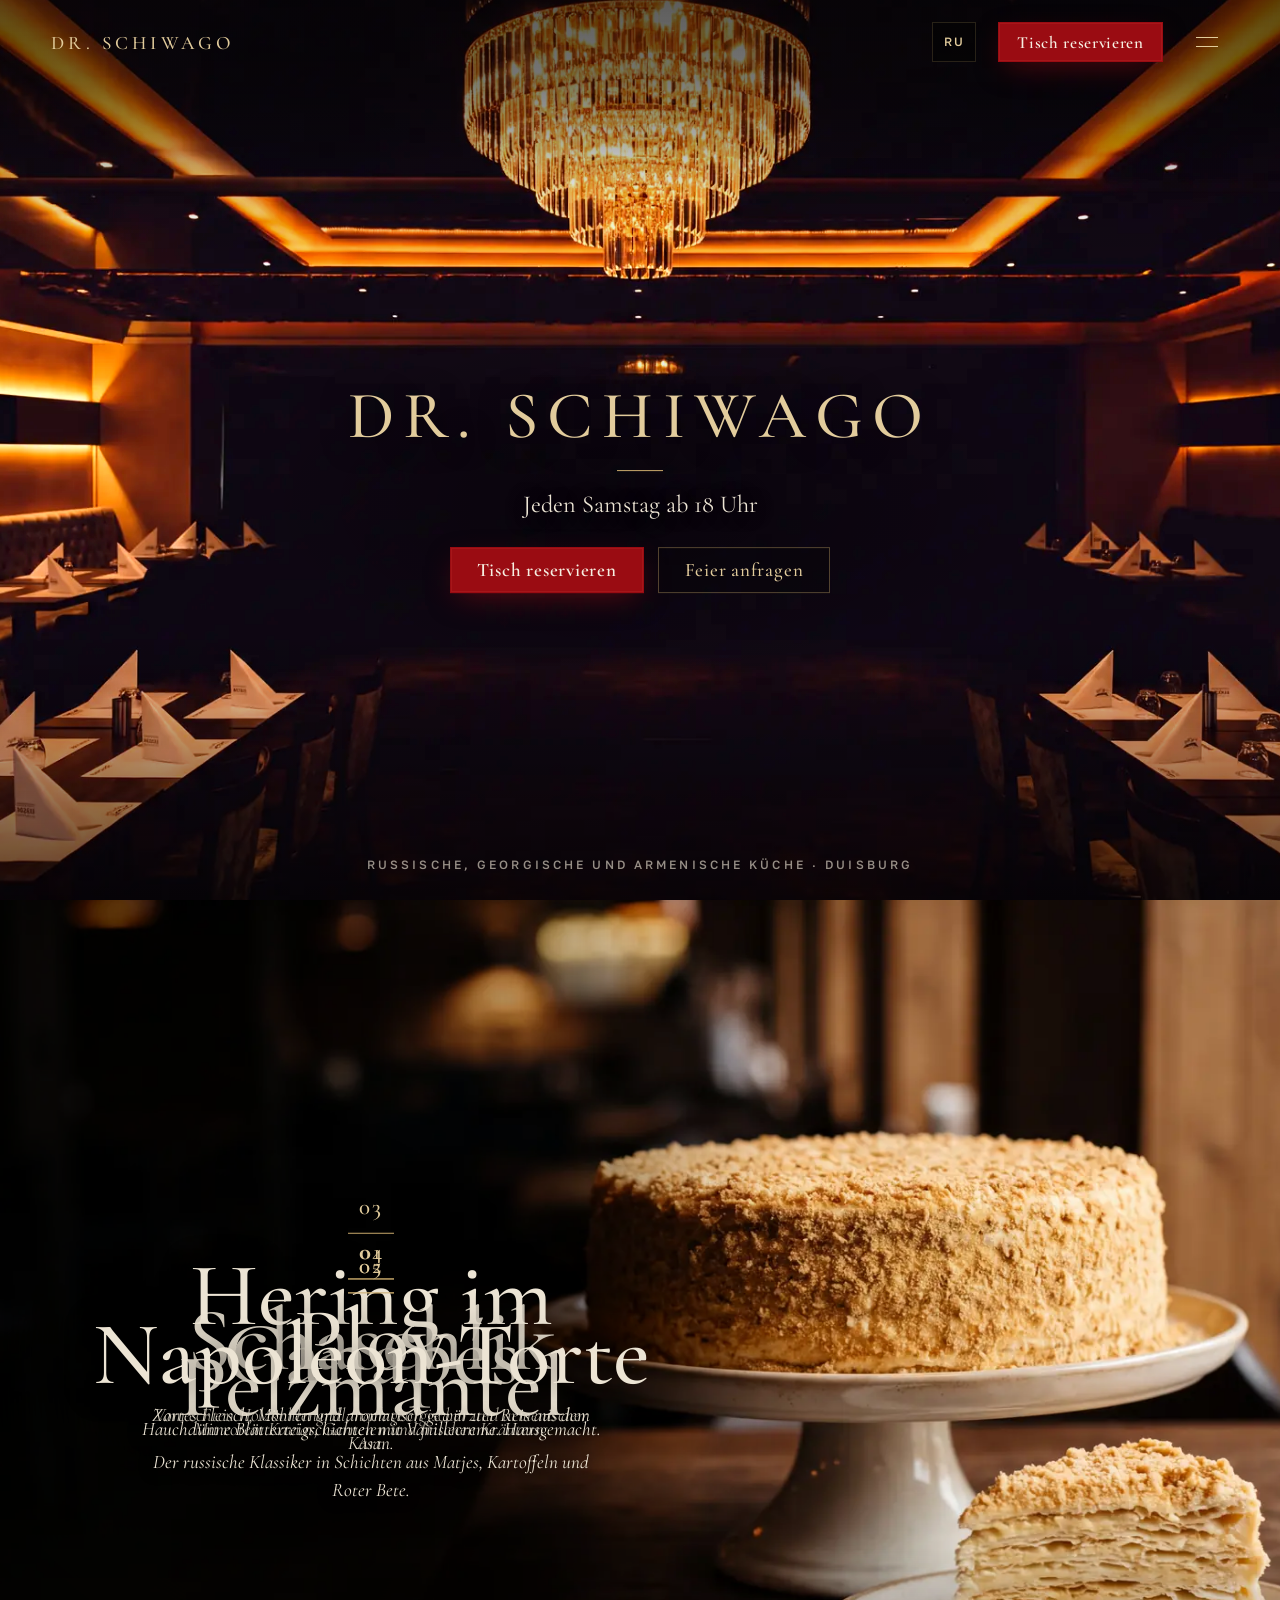
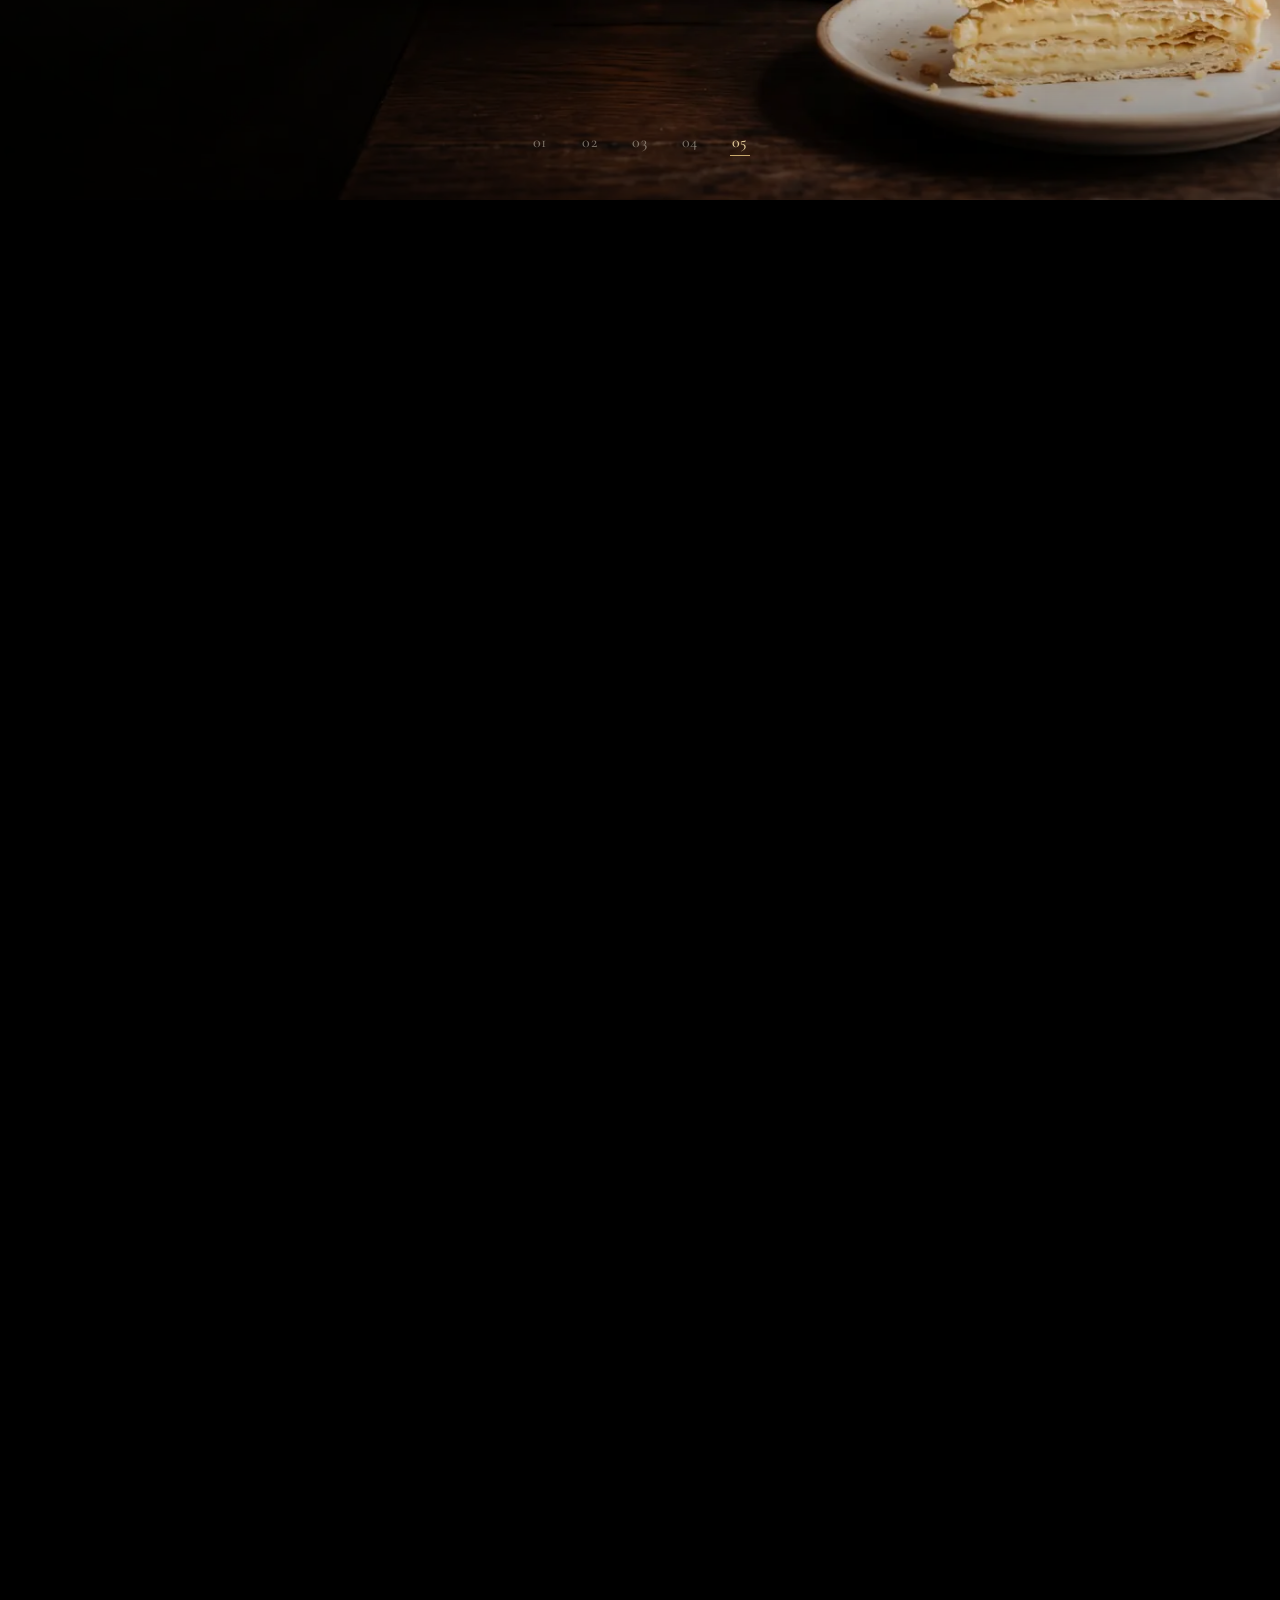
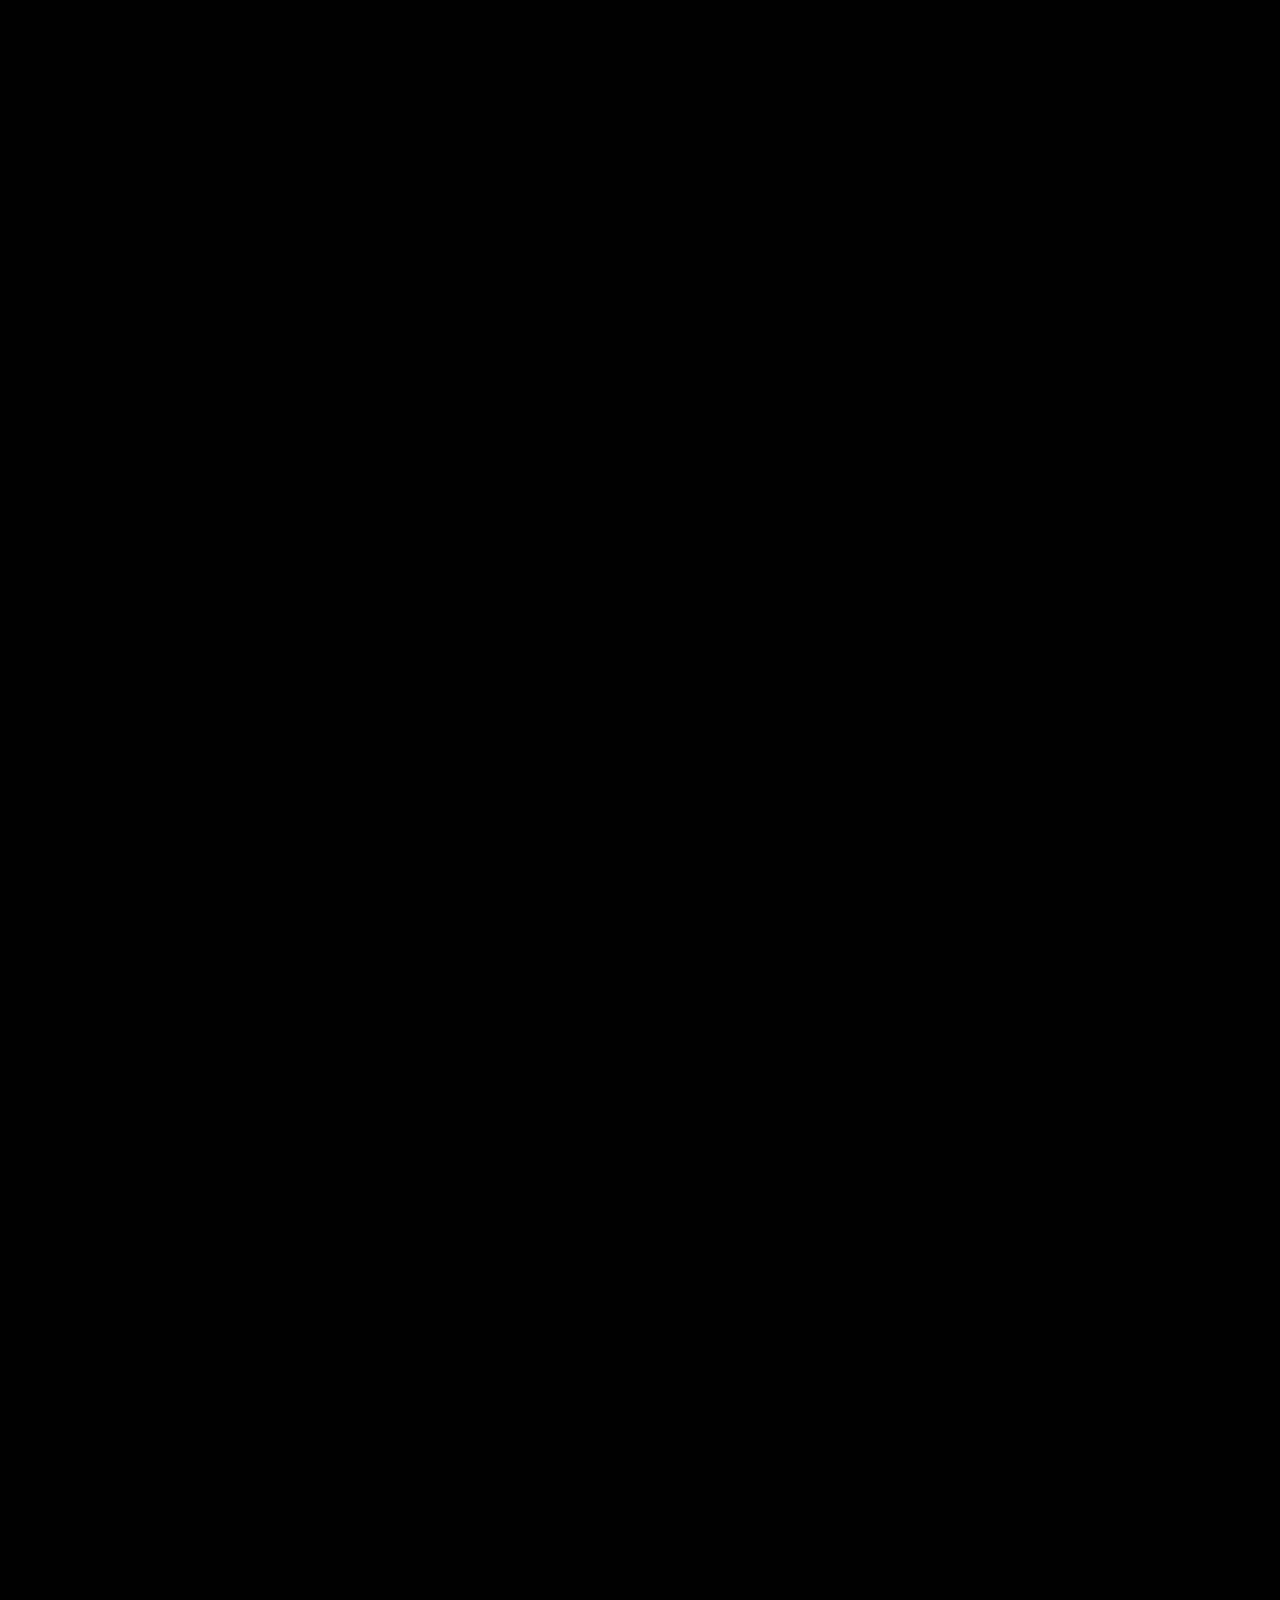
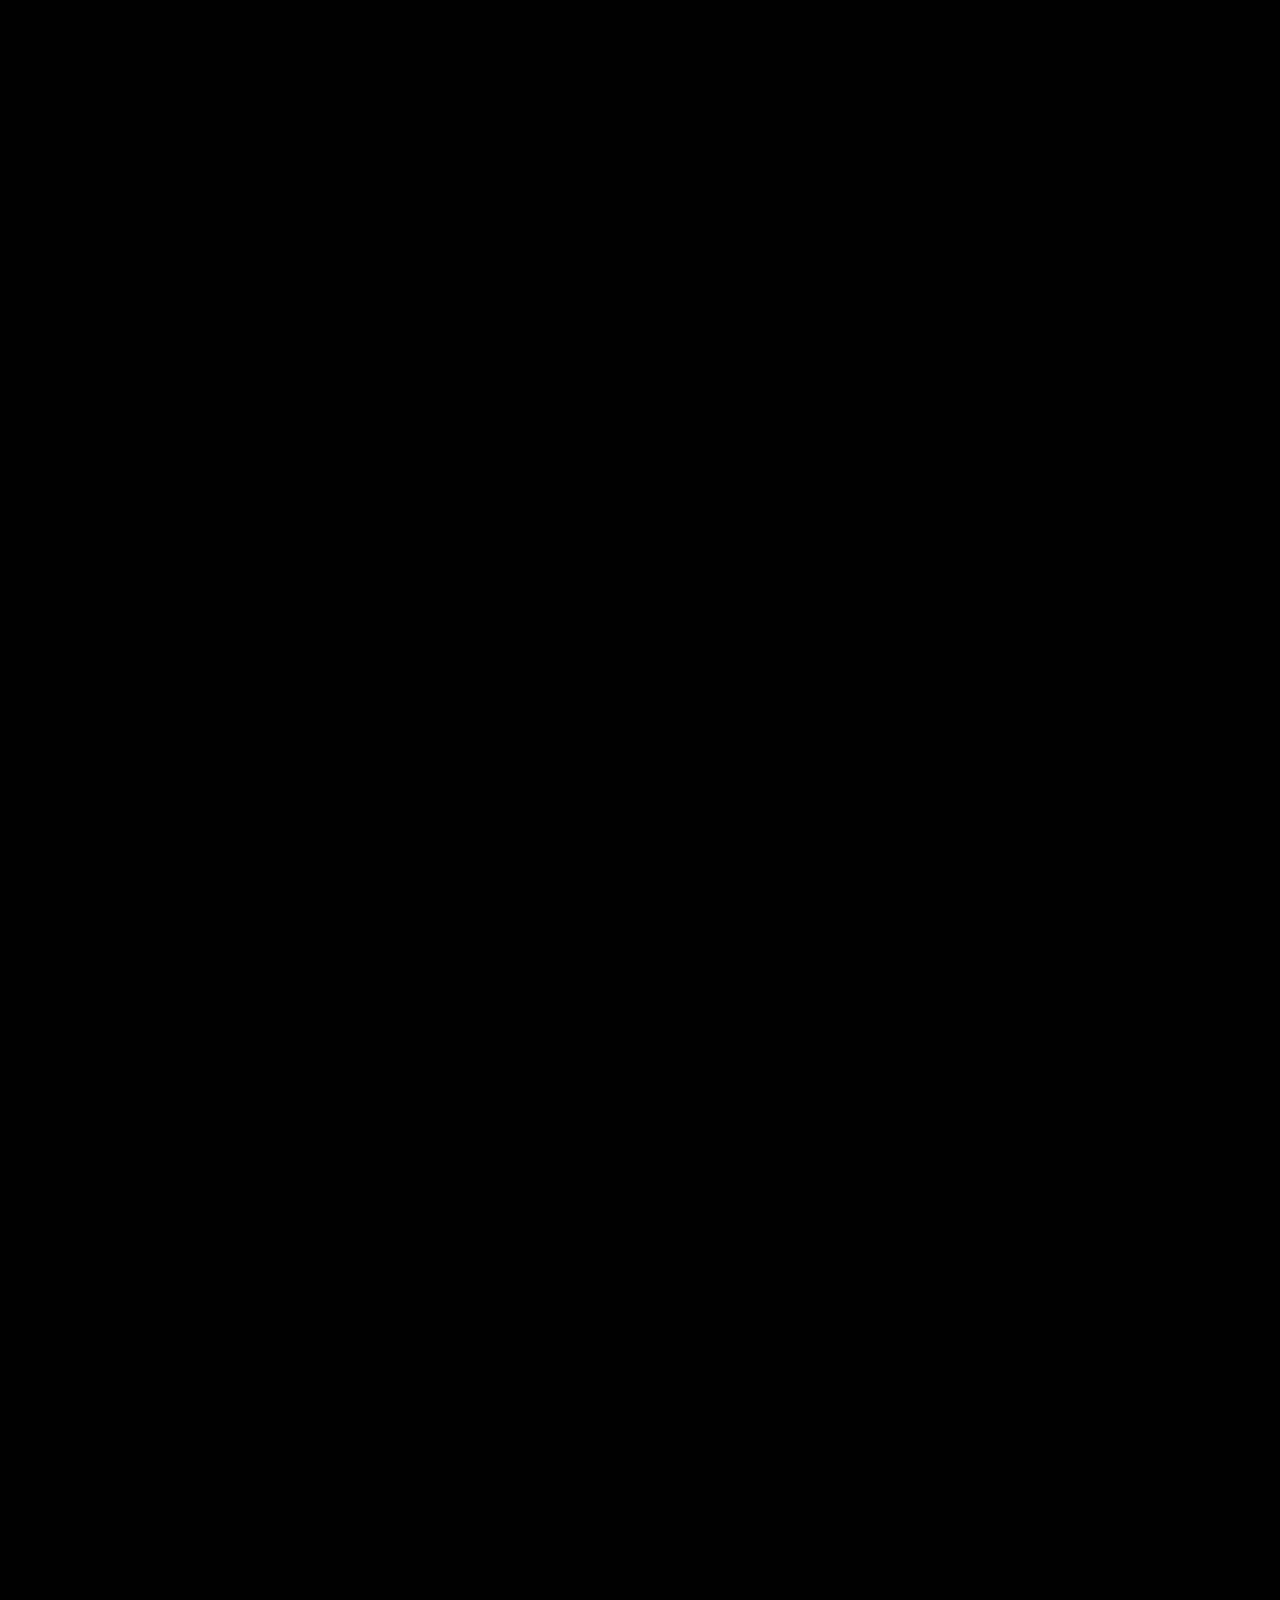
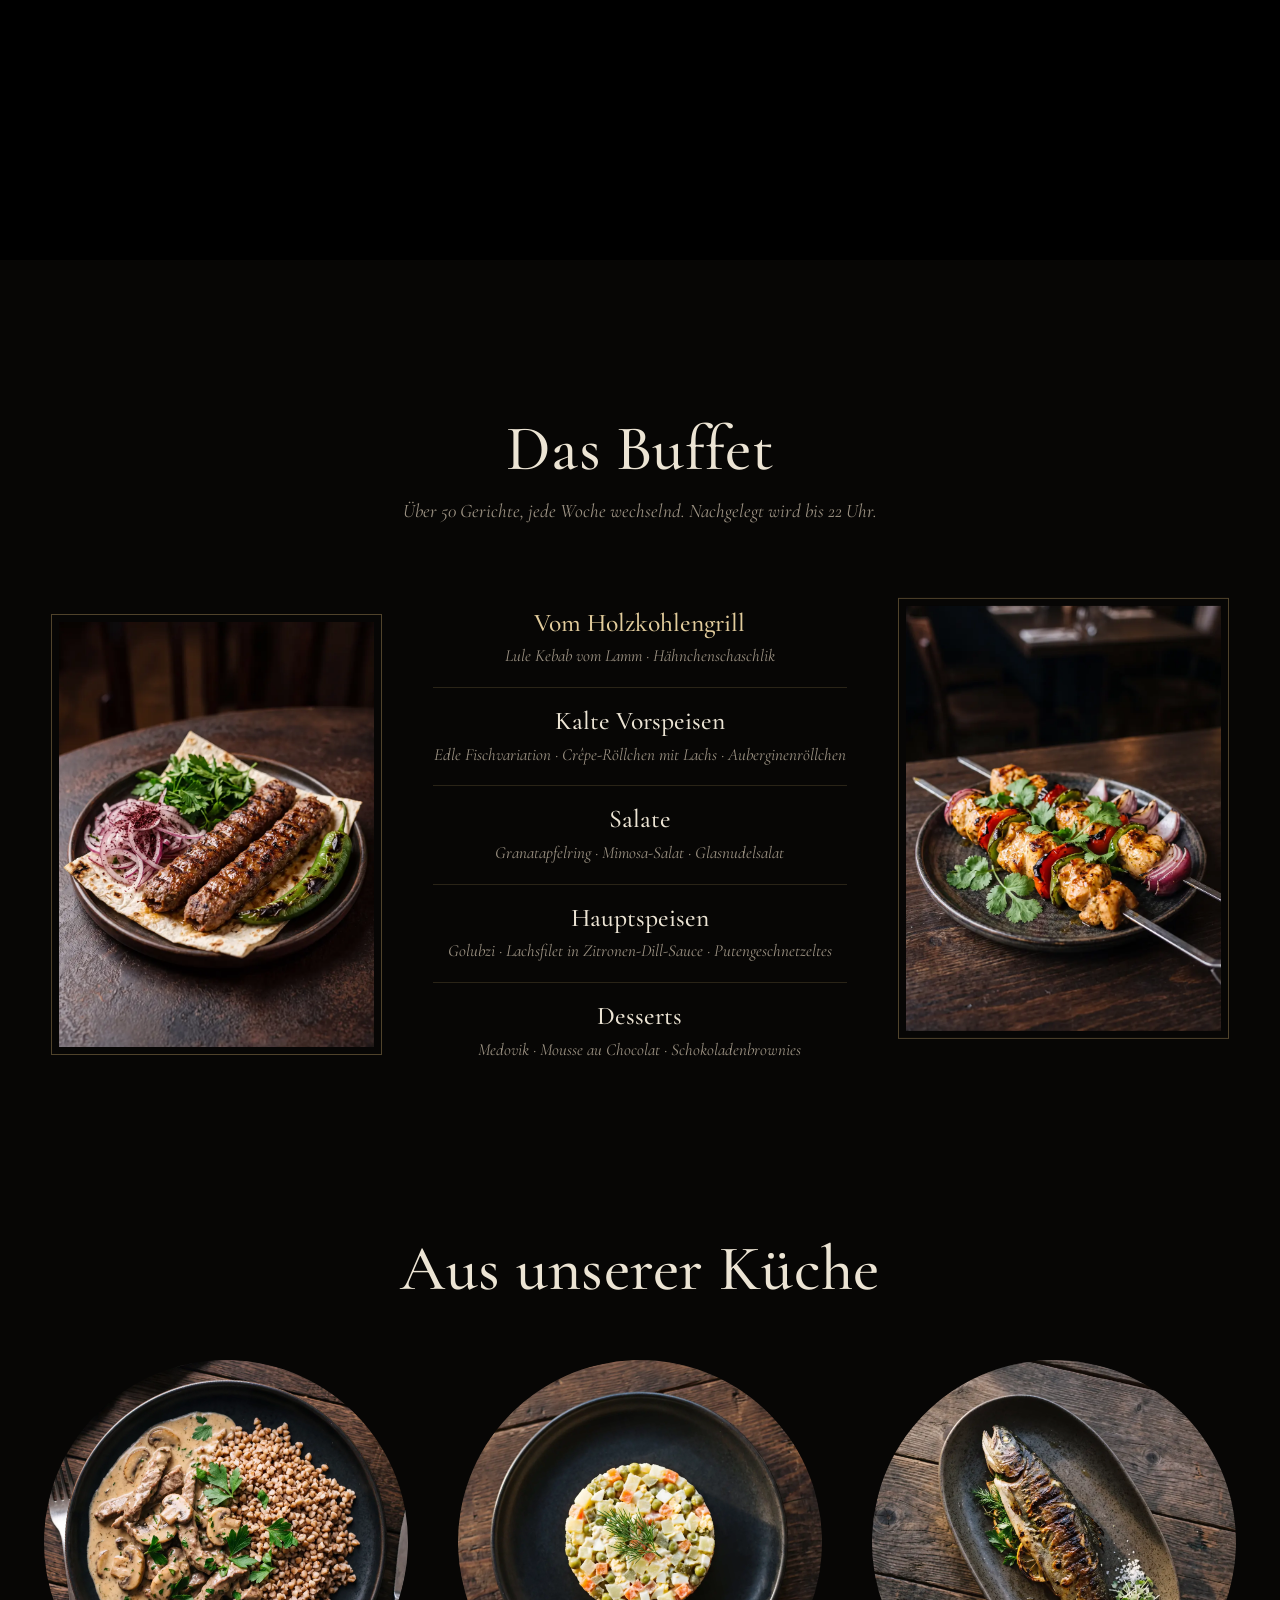
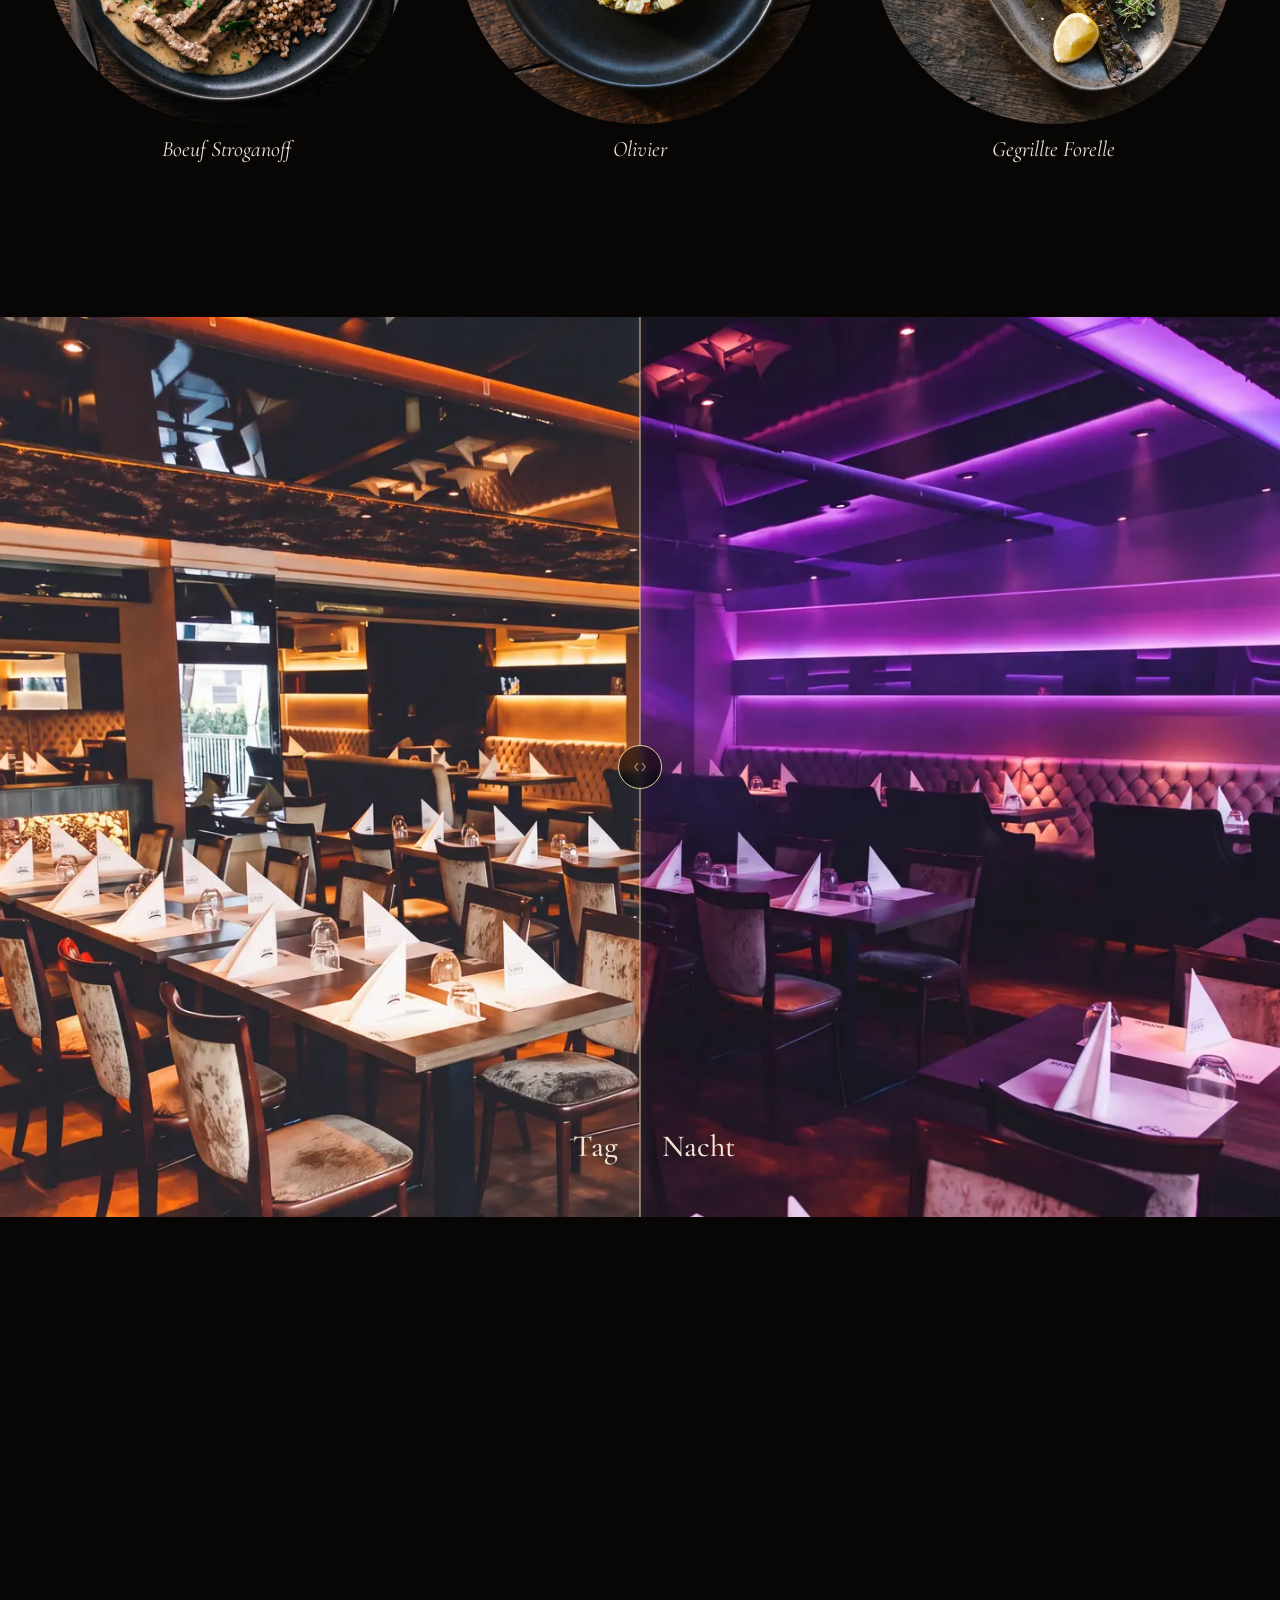
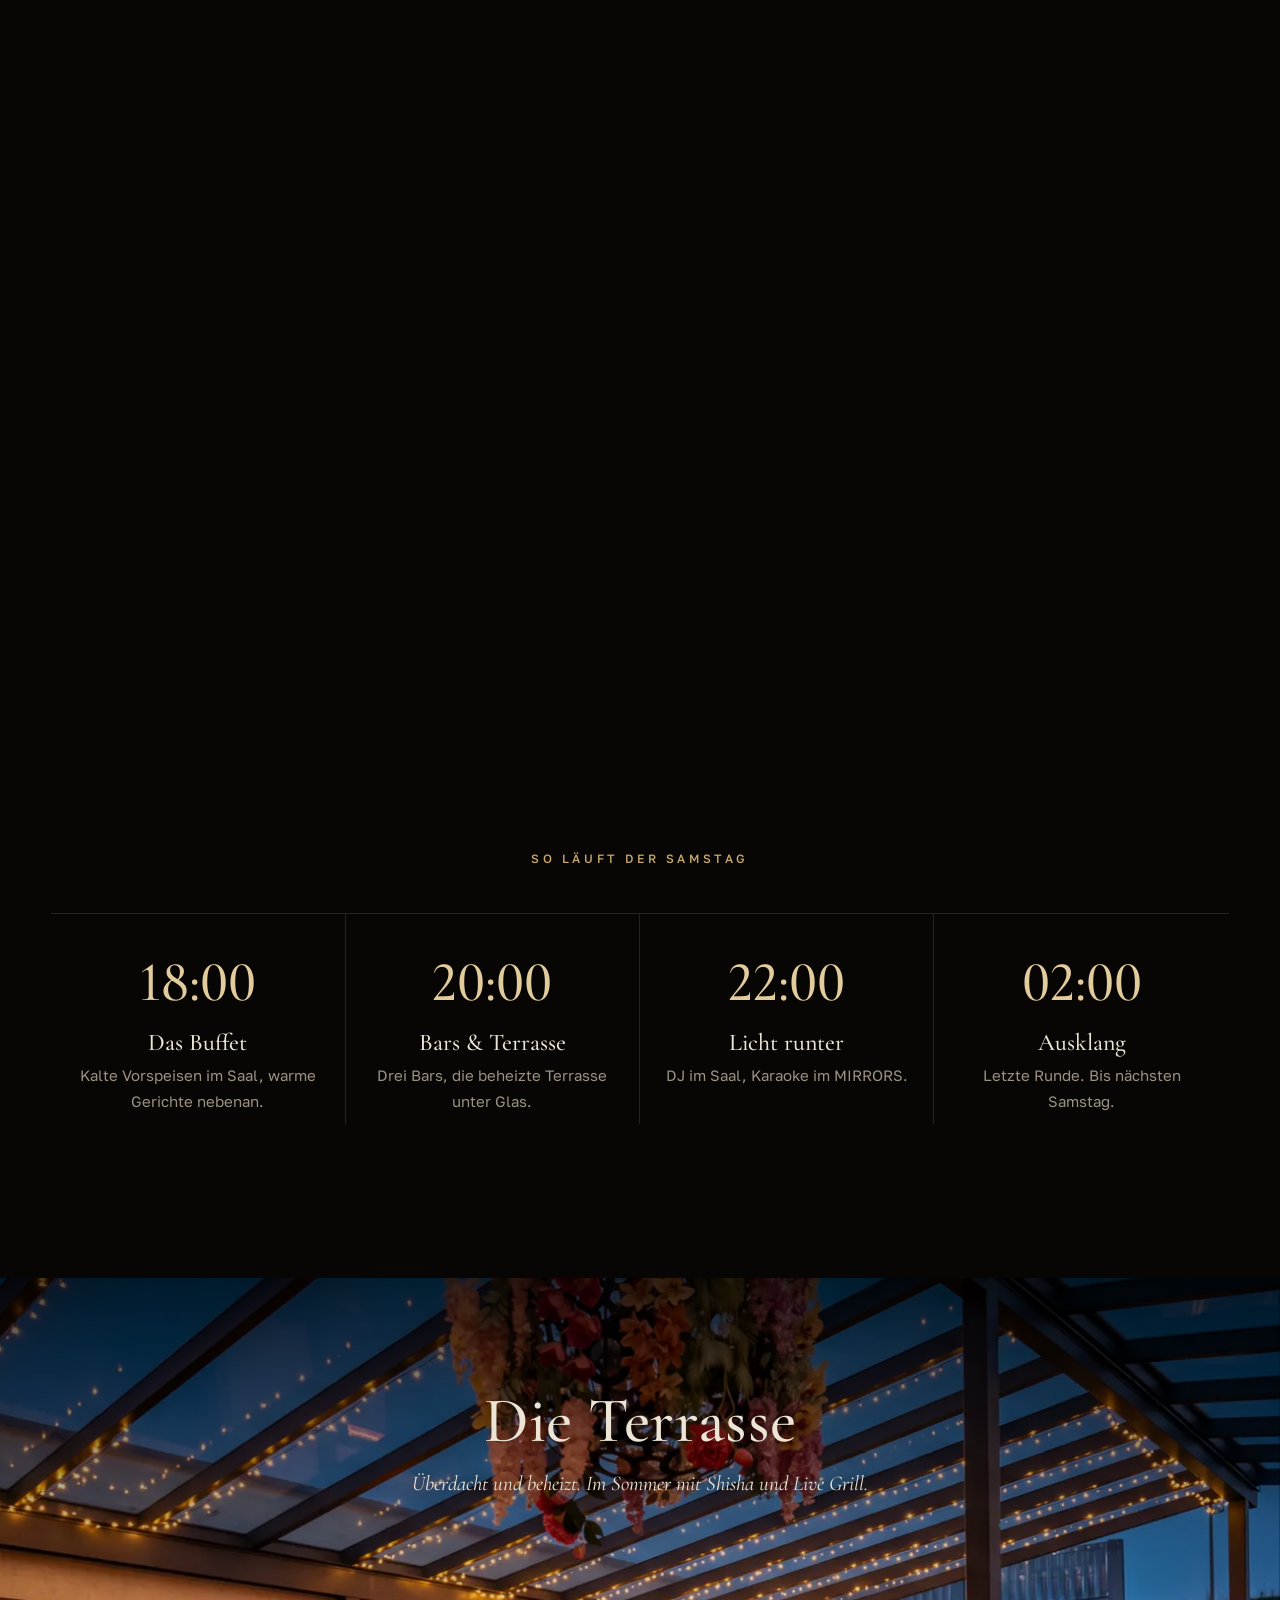
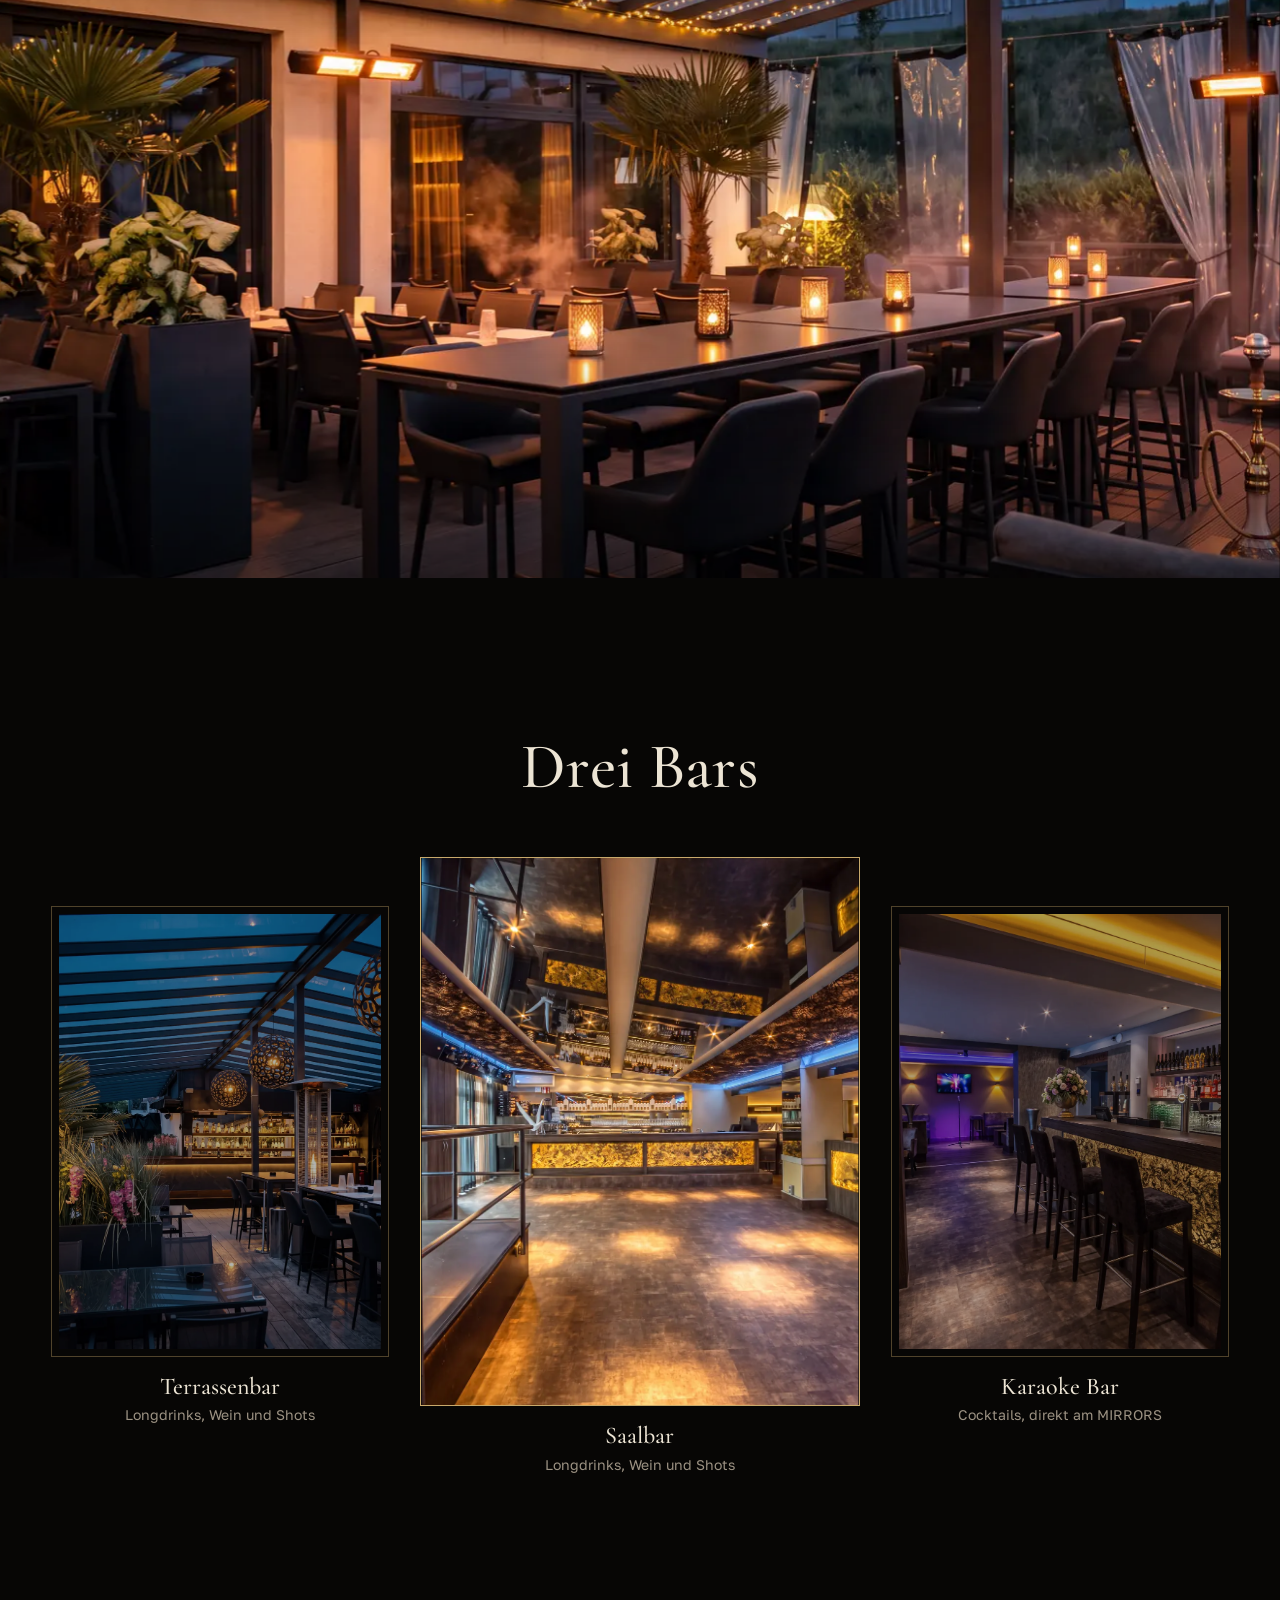
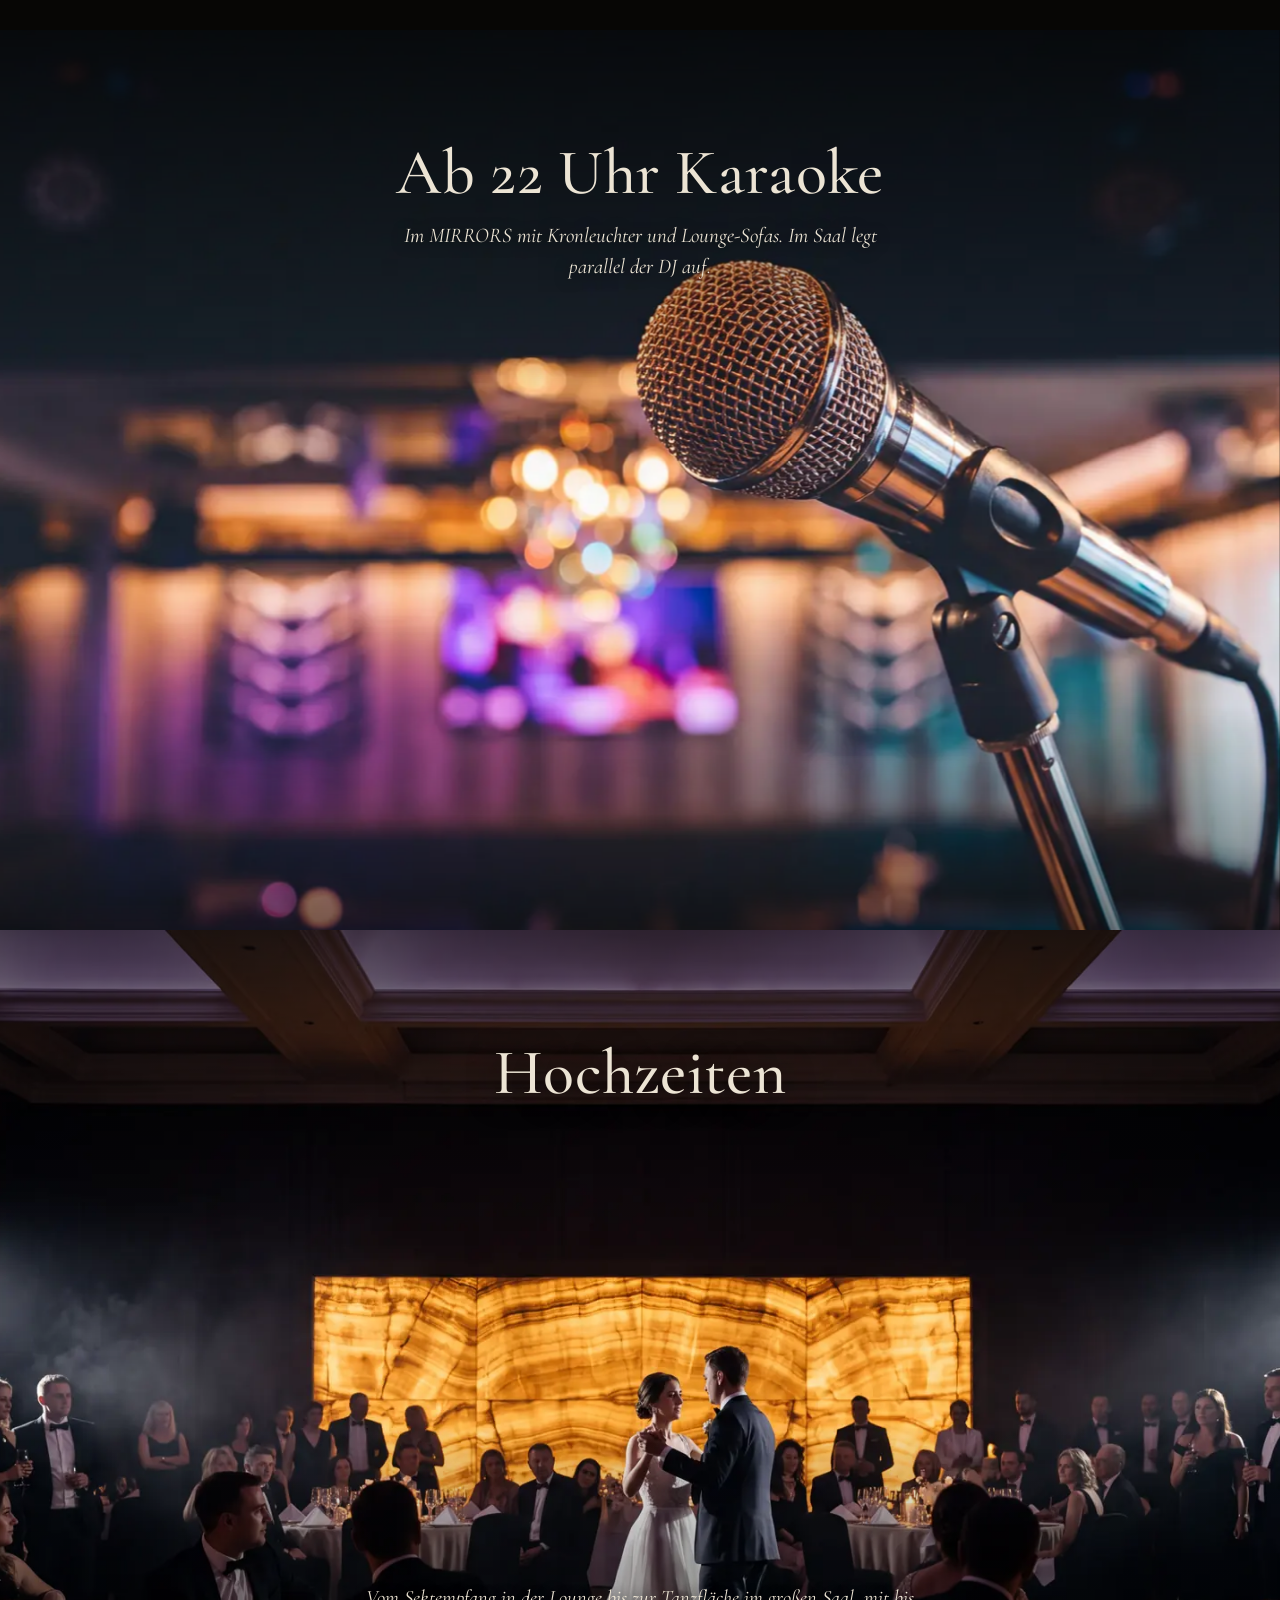
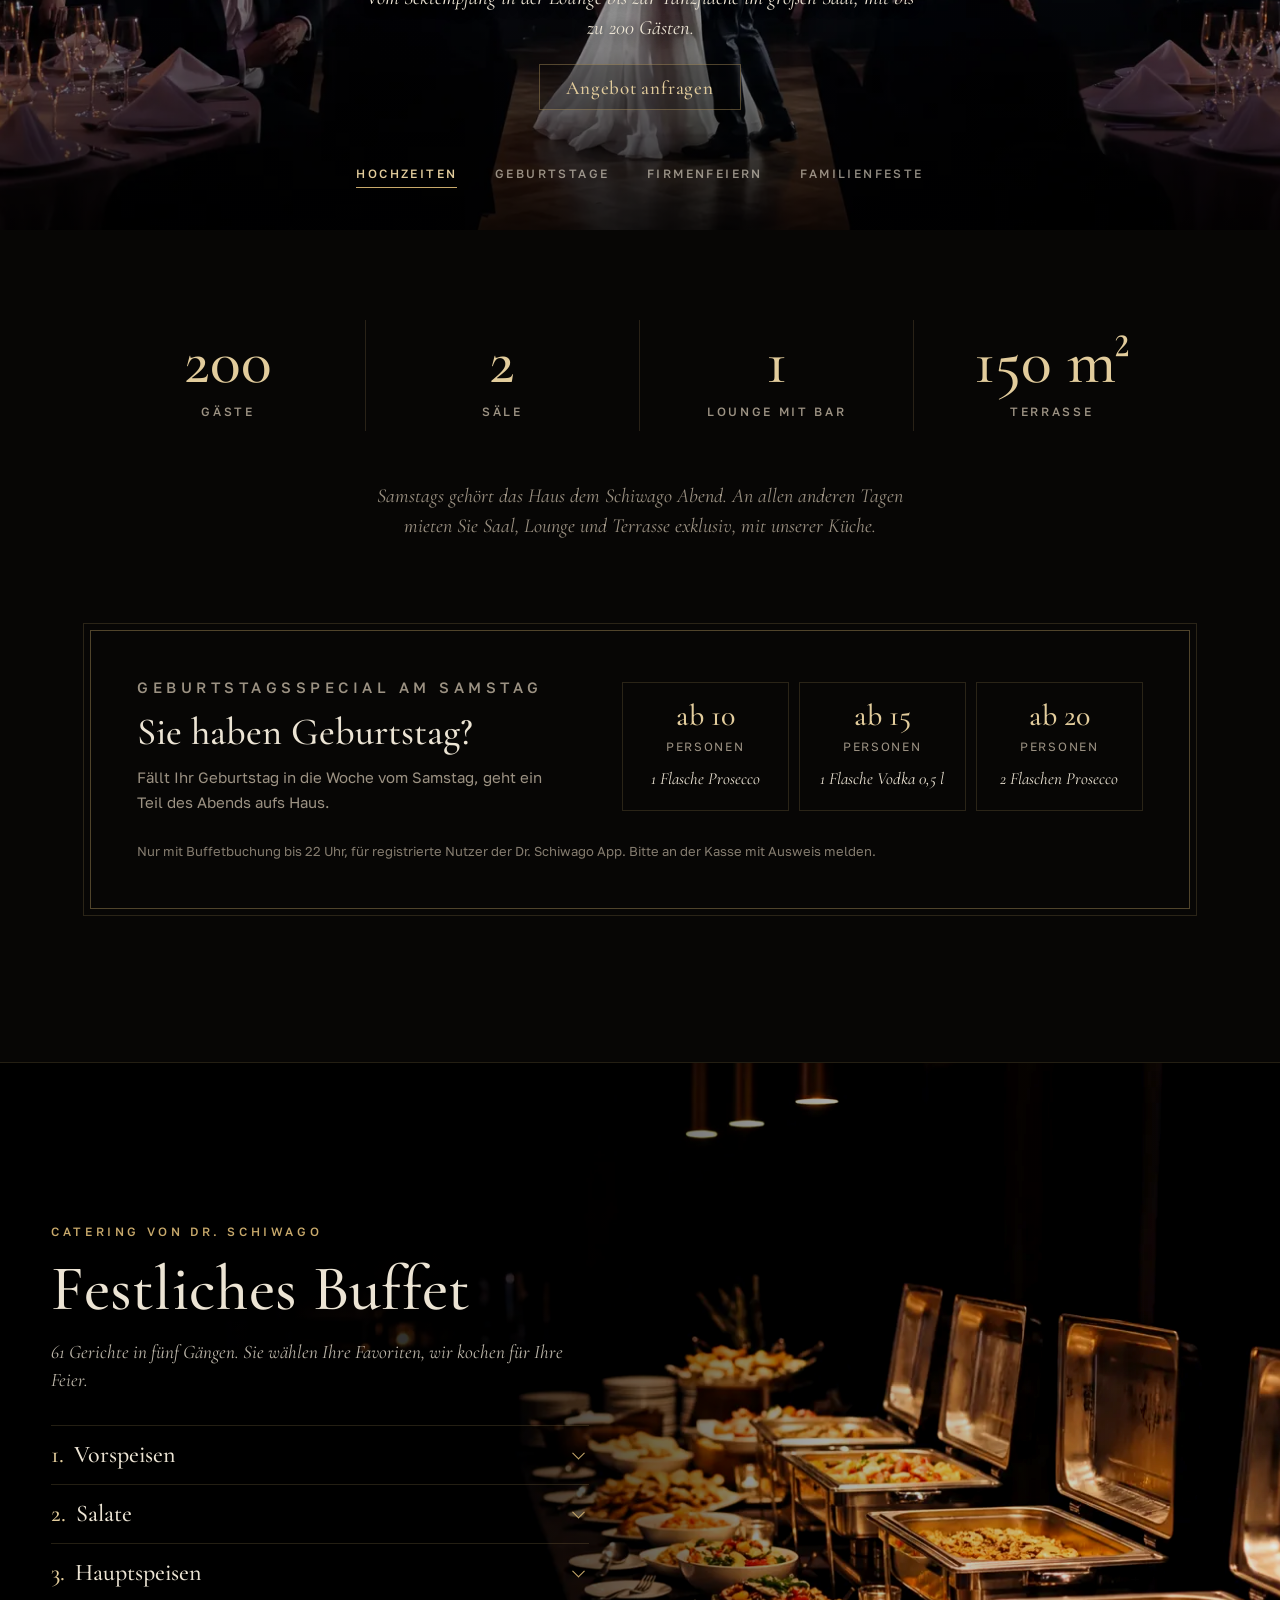
==== commit 099683e0: "Lageplan: Eingang rechts am Foyer (Korrektur Eugen), wieder eingeblendet Co-Authored-By: Claude Opus" ====
--- a/site/index.html
+++ b/site/index.html
@@ -13,8 +13,8 @@
 <link rel="preconnect" href="https://fonts.googleapis.com">
 <link rel="preconnect" href="https://fonts.gstatic.com" crossorigin>
 <link href="https://fonts.googleapis.com/css2?family=Cormorant+Garamond:ital,wght@0,400;0,500;0,600;1,400;1,500&family=Golos+Text:wght@400;500&display=swap" rel="stylesheet">
-<link rel="stylesheet" href="assets/css/style.css?v=1795427027">
-<script src="assets/js/img.js?v=1795427027"></script>
+<link rel="stylesheet" href="assets/css/style.css?v=1795429074">
+<script src="assets/js/img.js?v=1795429074"></script>
 <script>window.DRS_IG_FEED = ""; /* Behold-JSON-Link eintragen = neue Instagram-Videos erscheinen automatisch (docs/instagram.md) */</script>
 </head>
 <body>
@@ -333,6 +333,6 @@
   <p class="lightbox__cap"></p>
 </div>
 
-<script src="assets/js/app.js?v=1795427027"></script>
+<script src="assets/js/app.js?v=1795429074"></script>
 </body>
 </html>
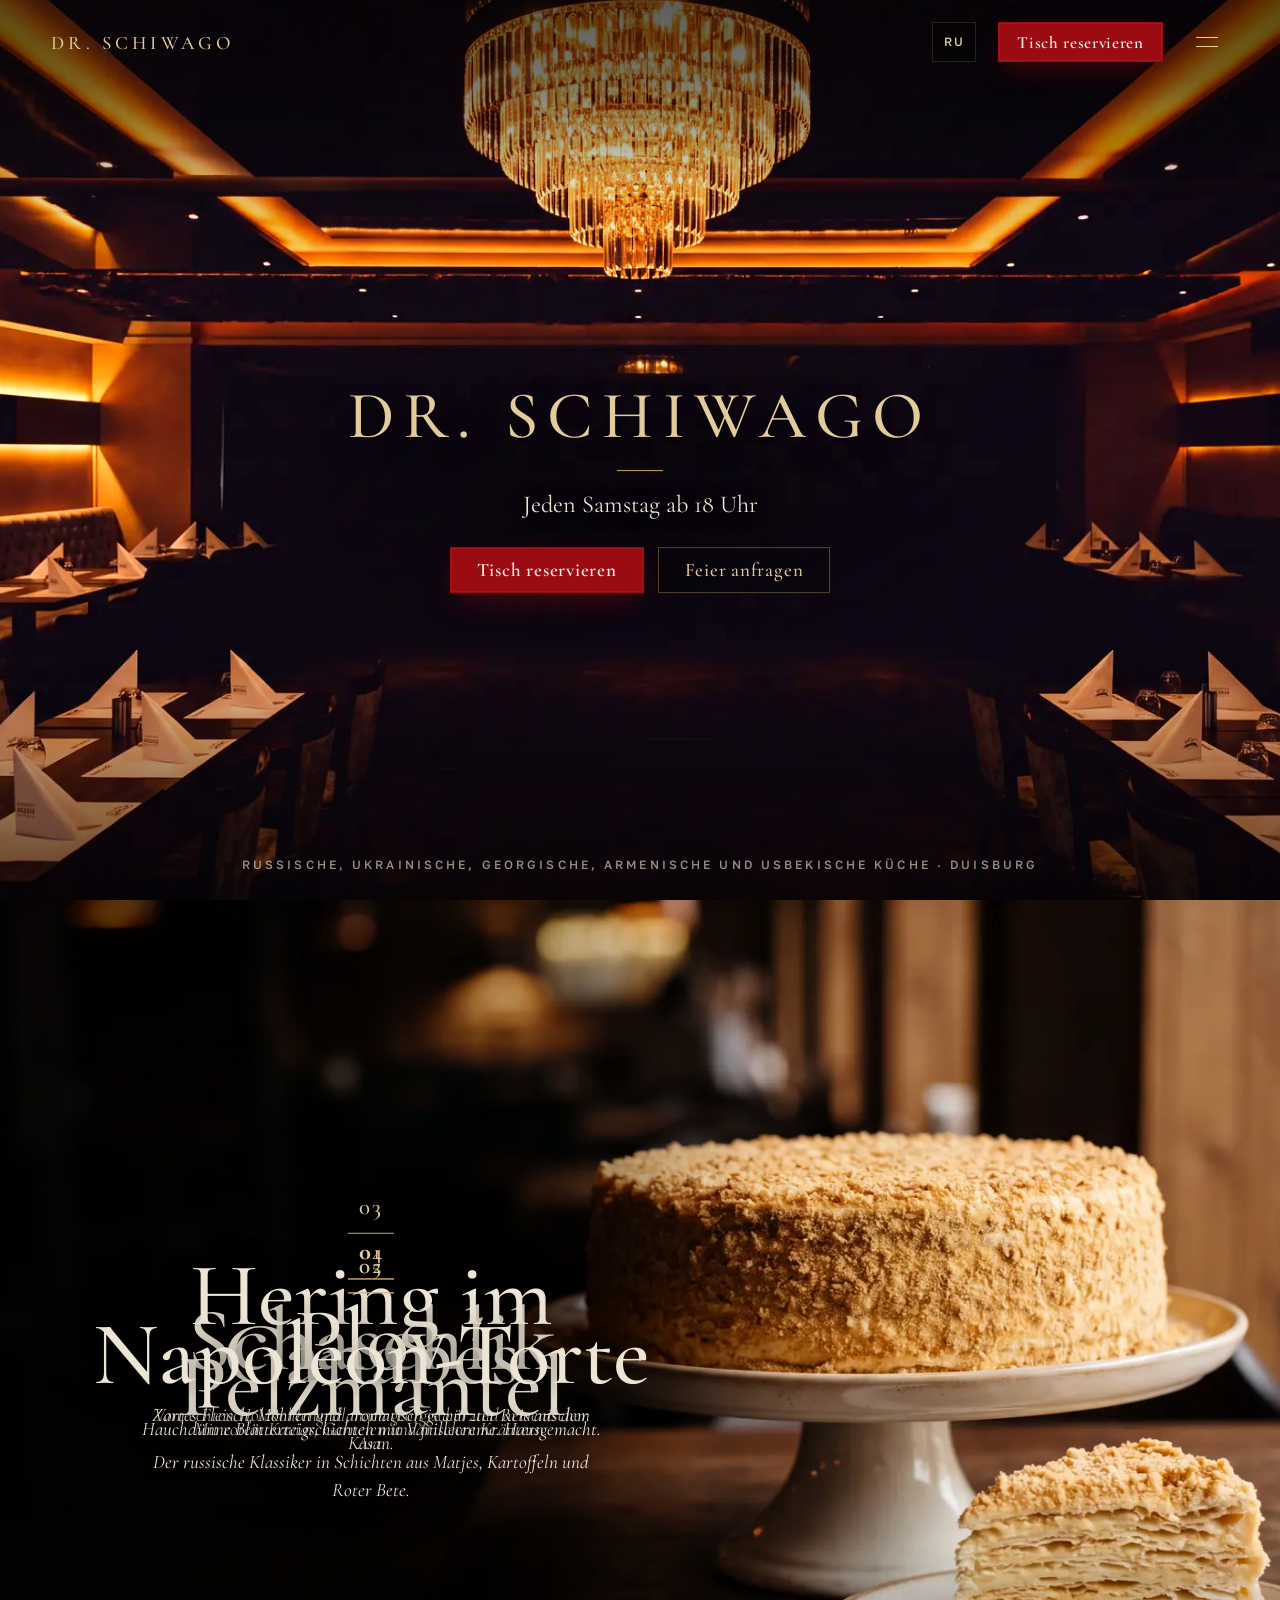
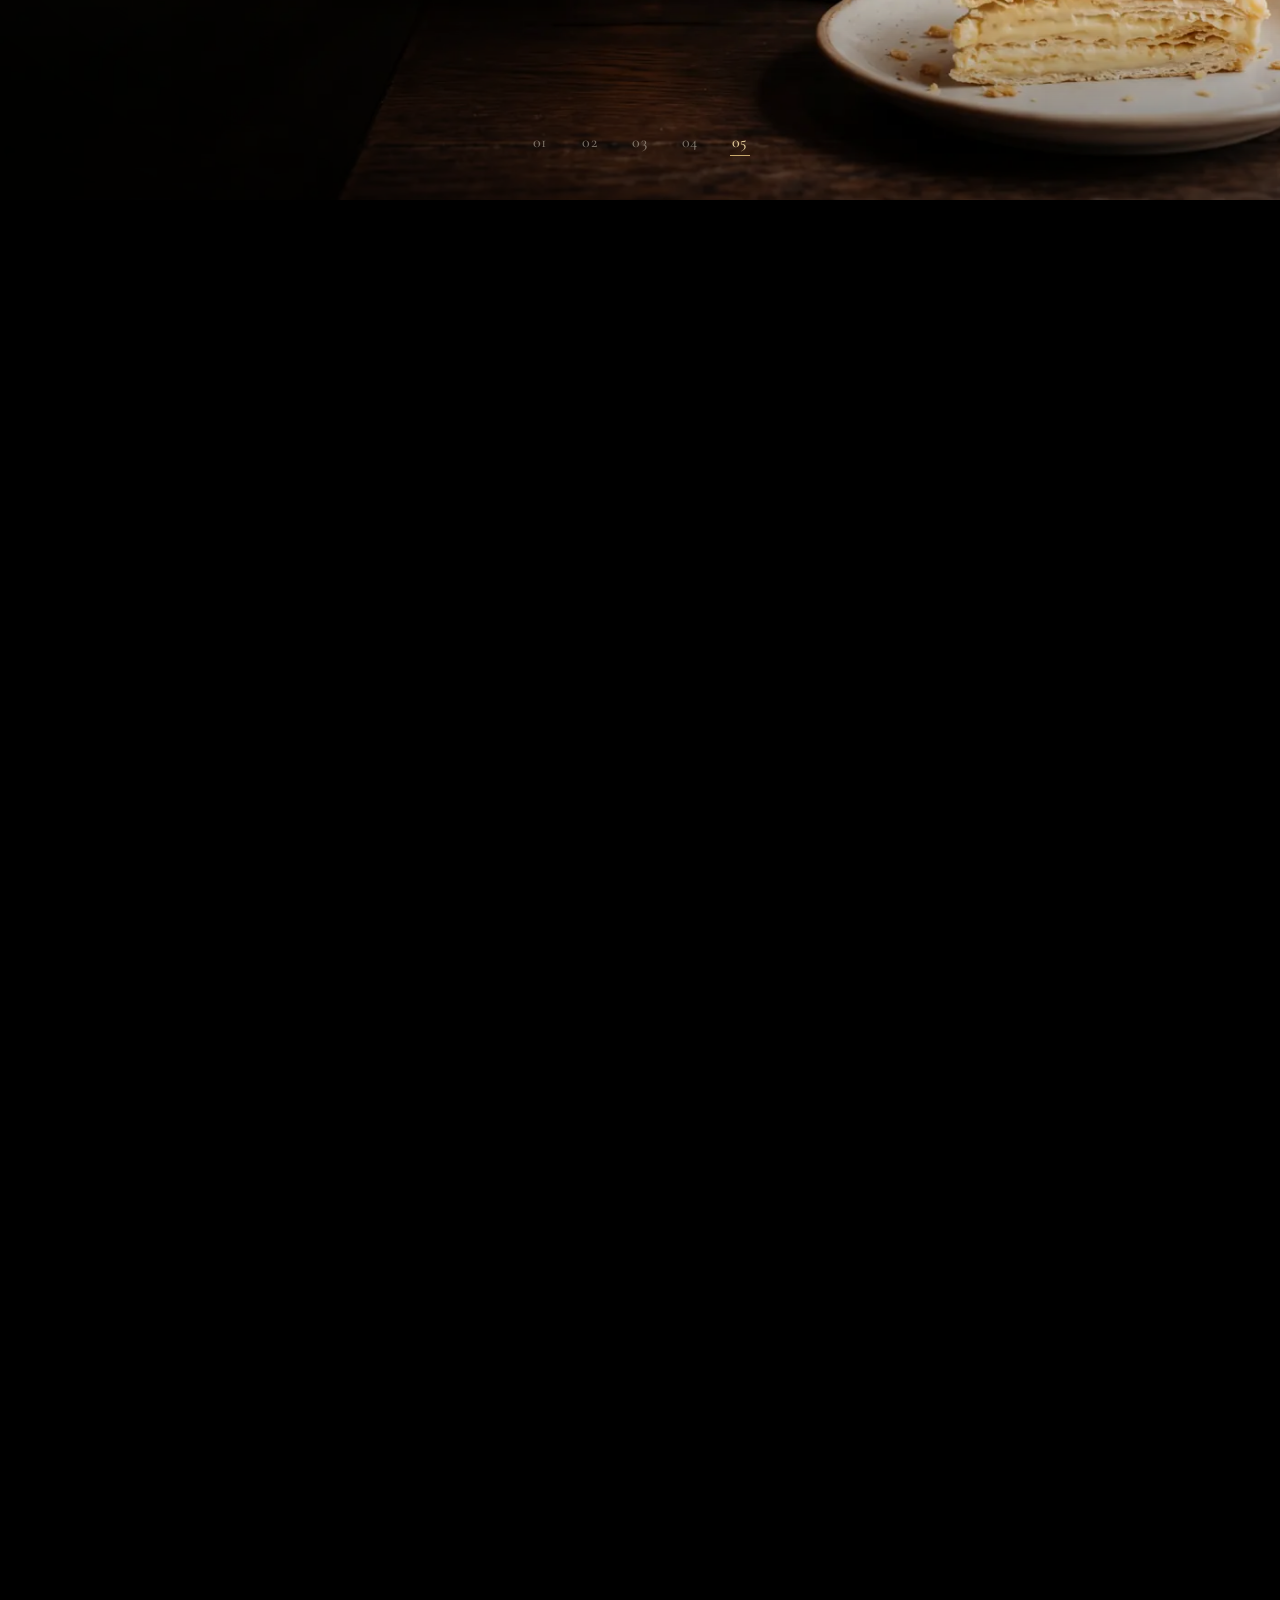
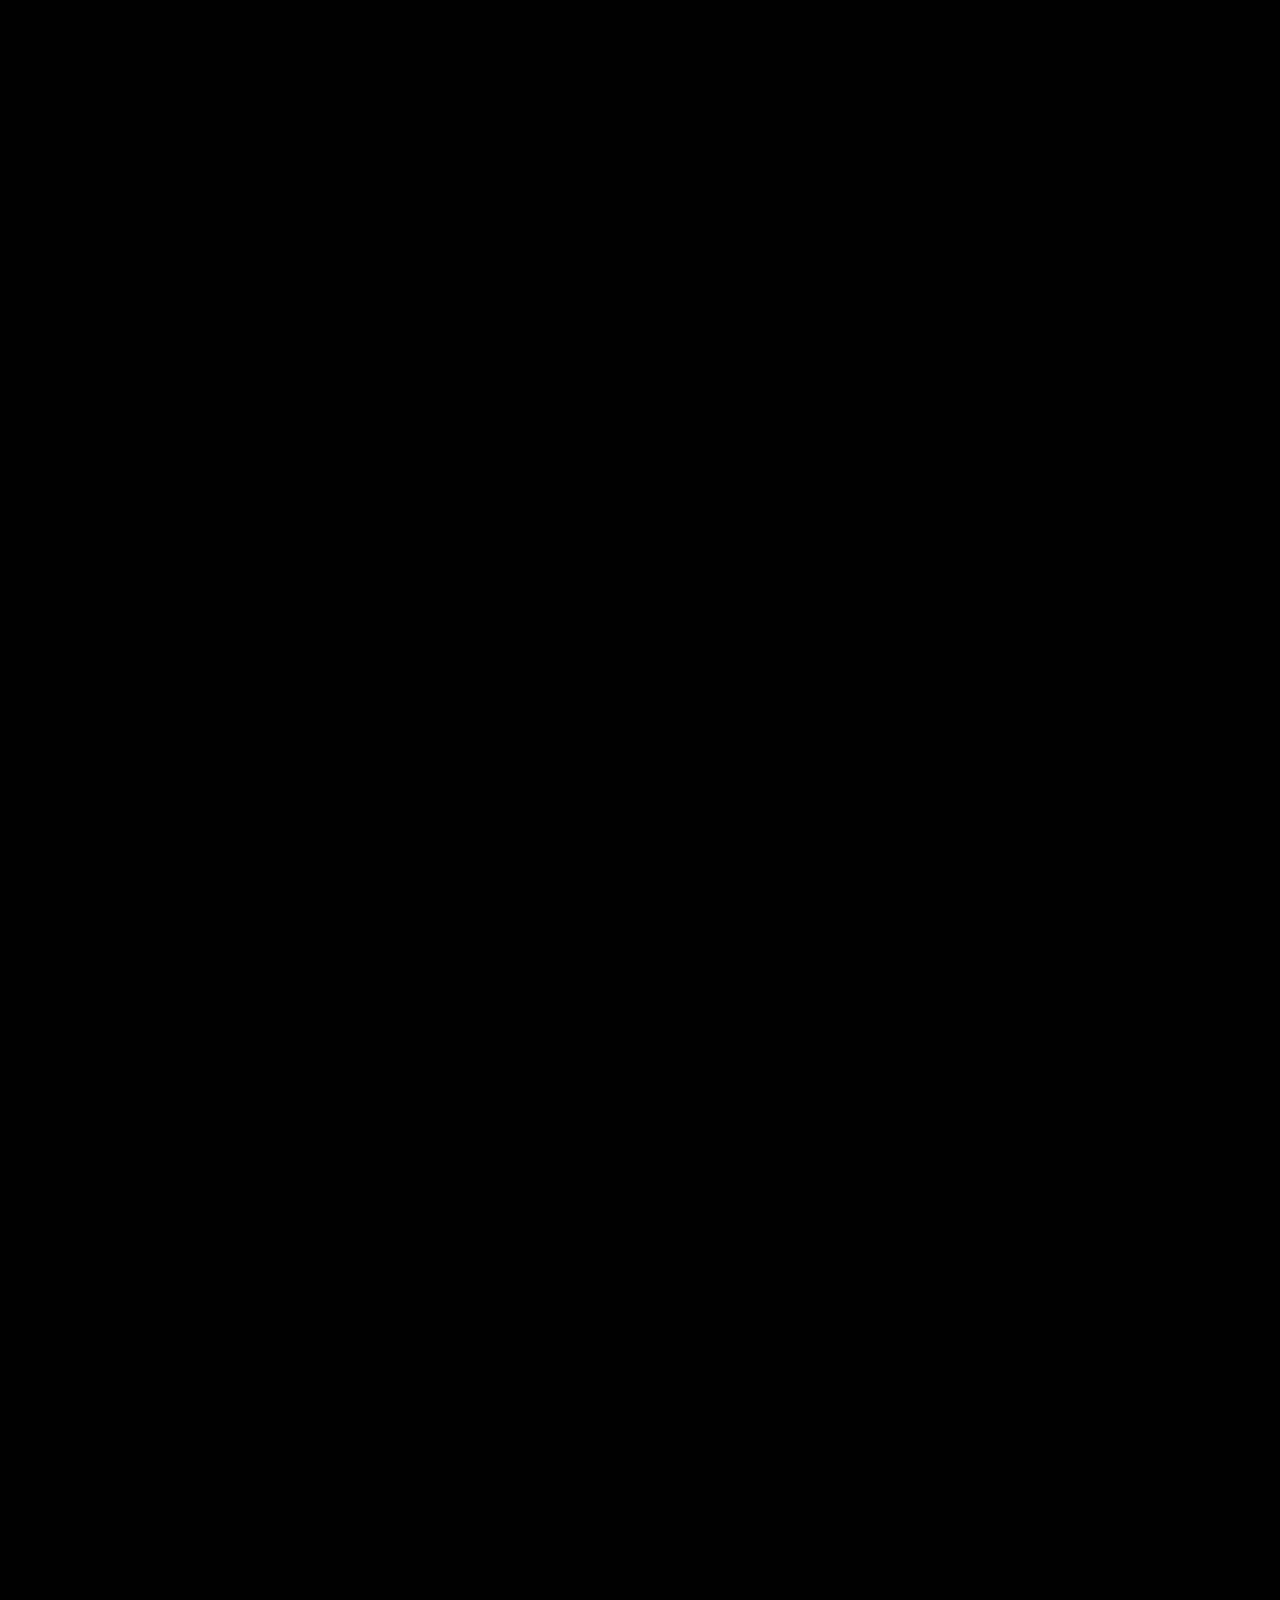
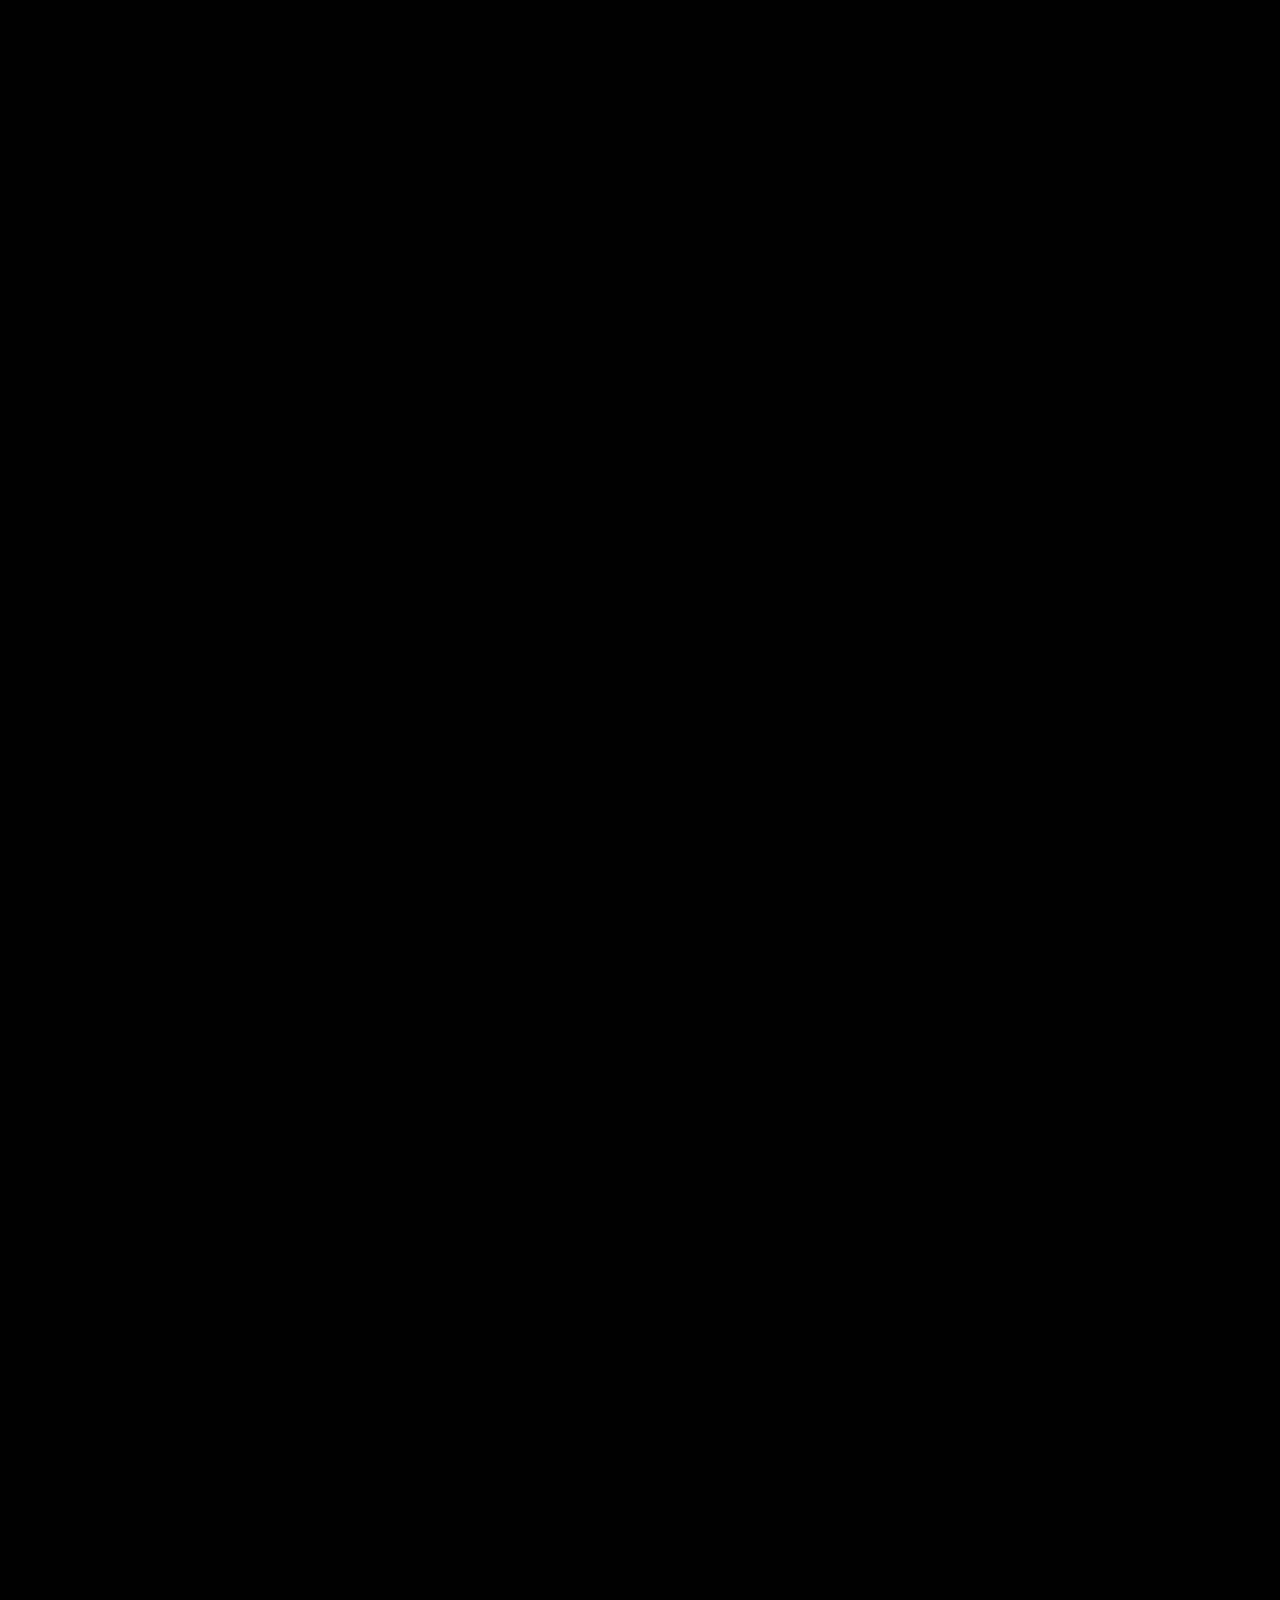
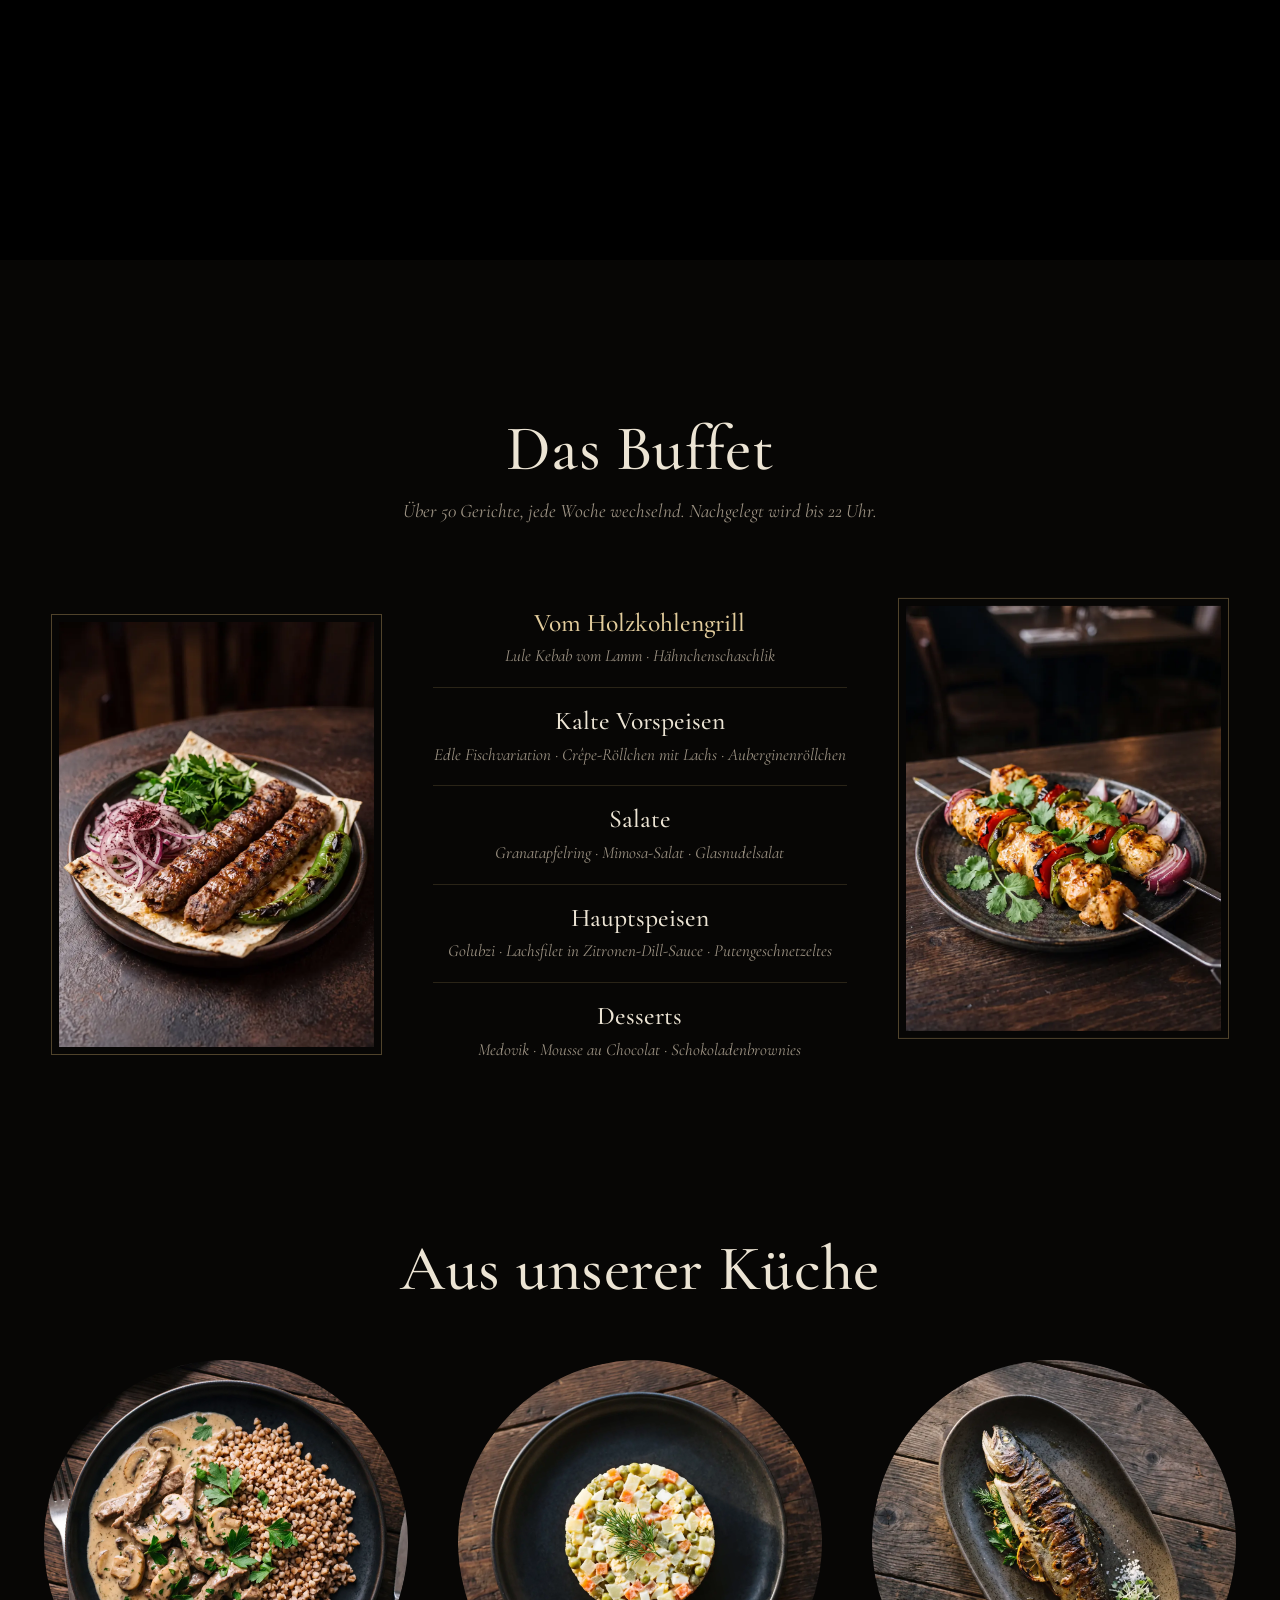
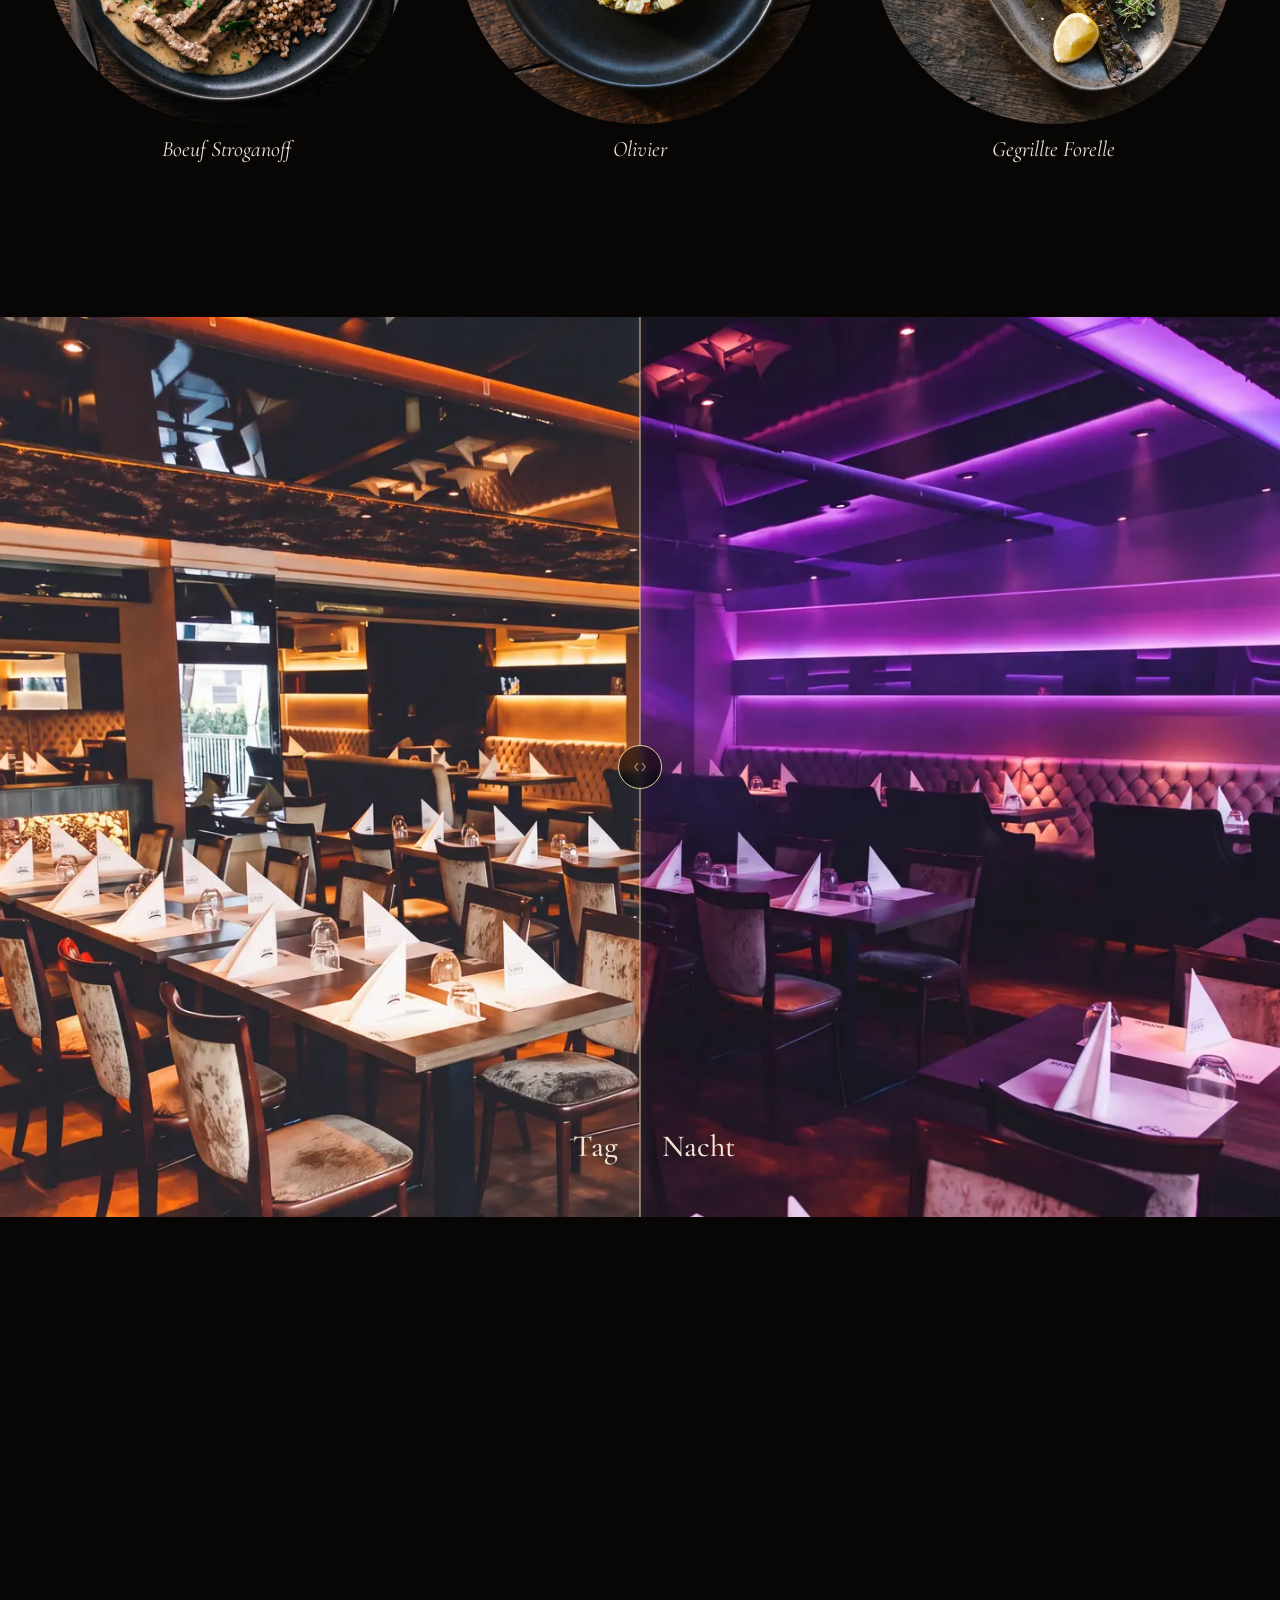
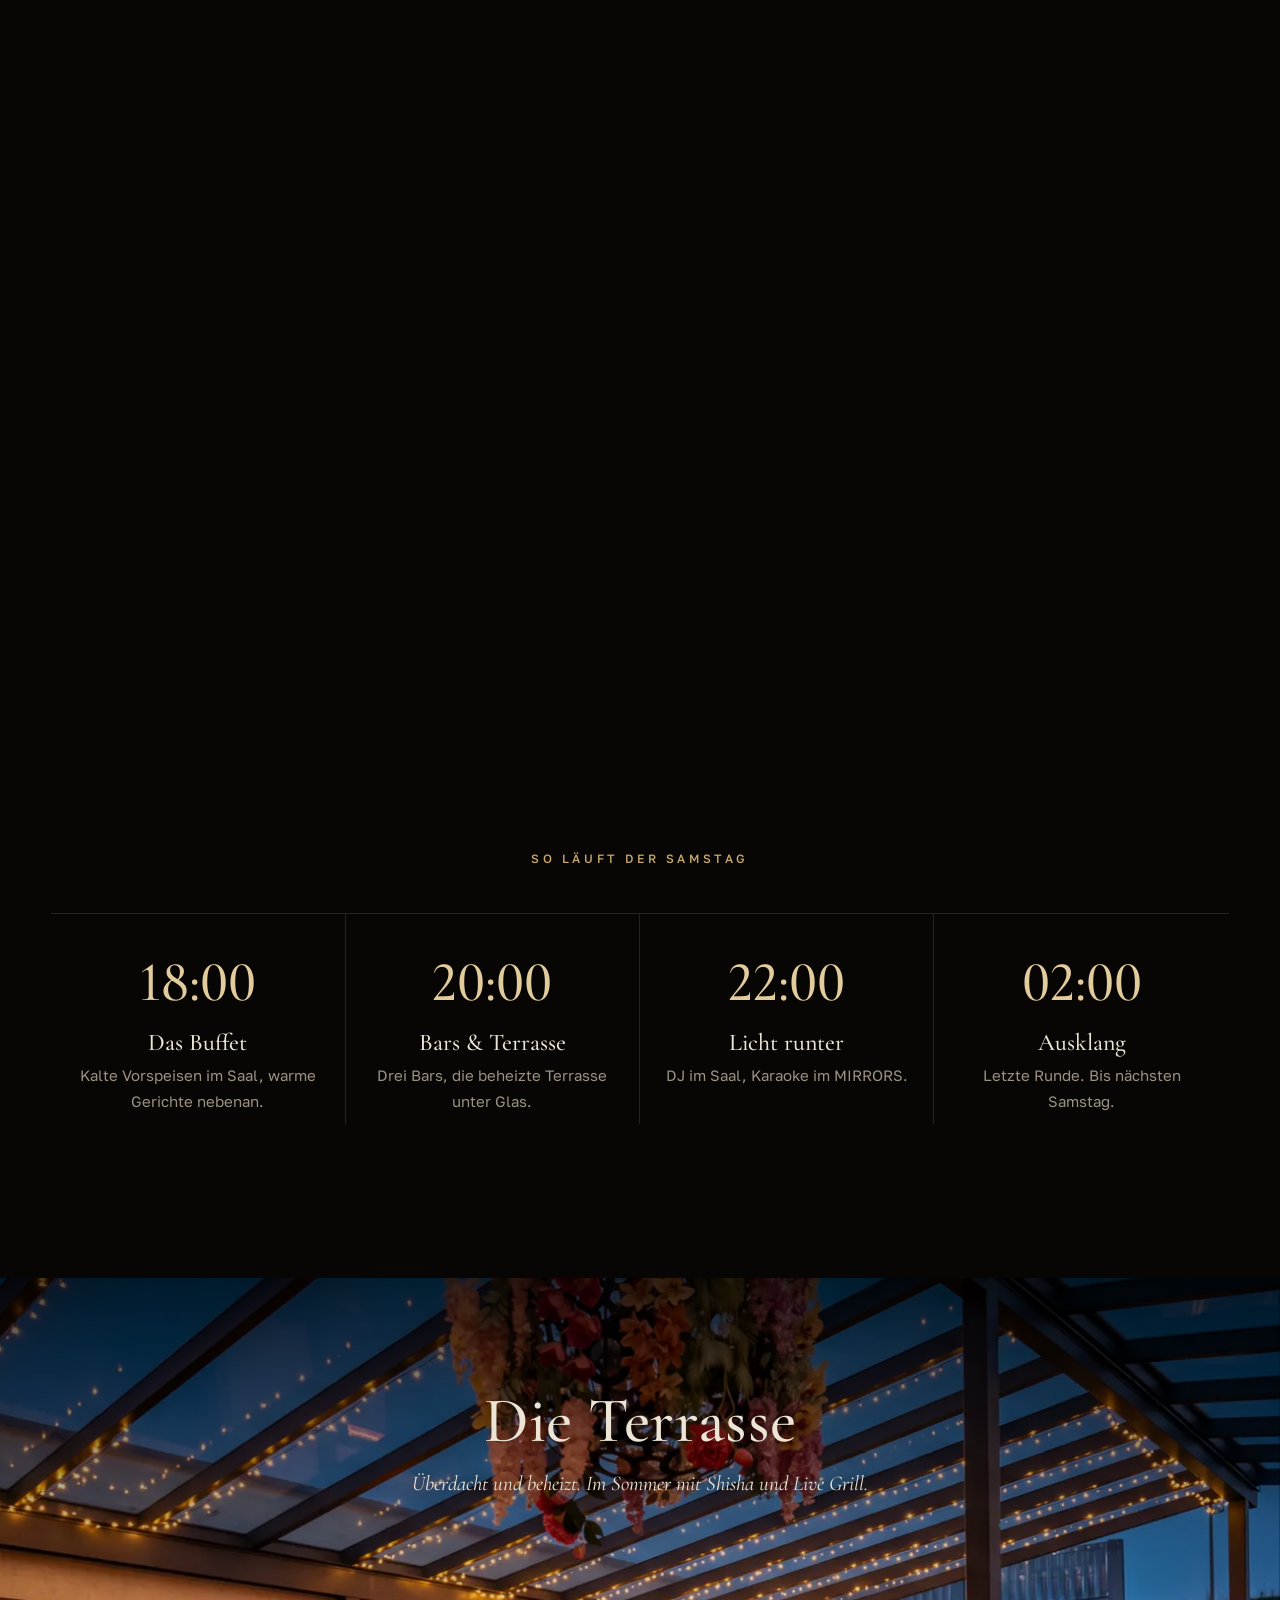
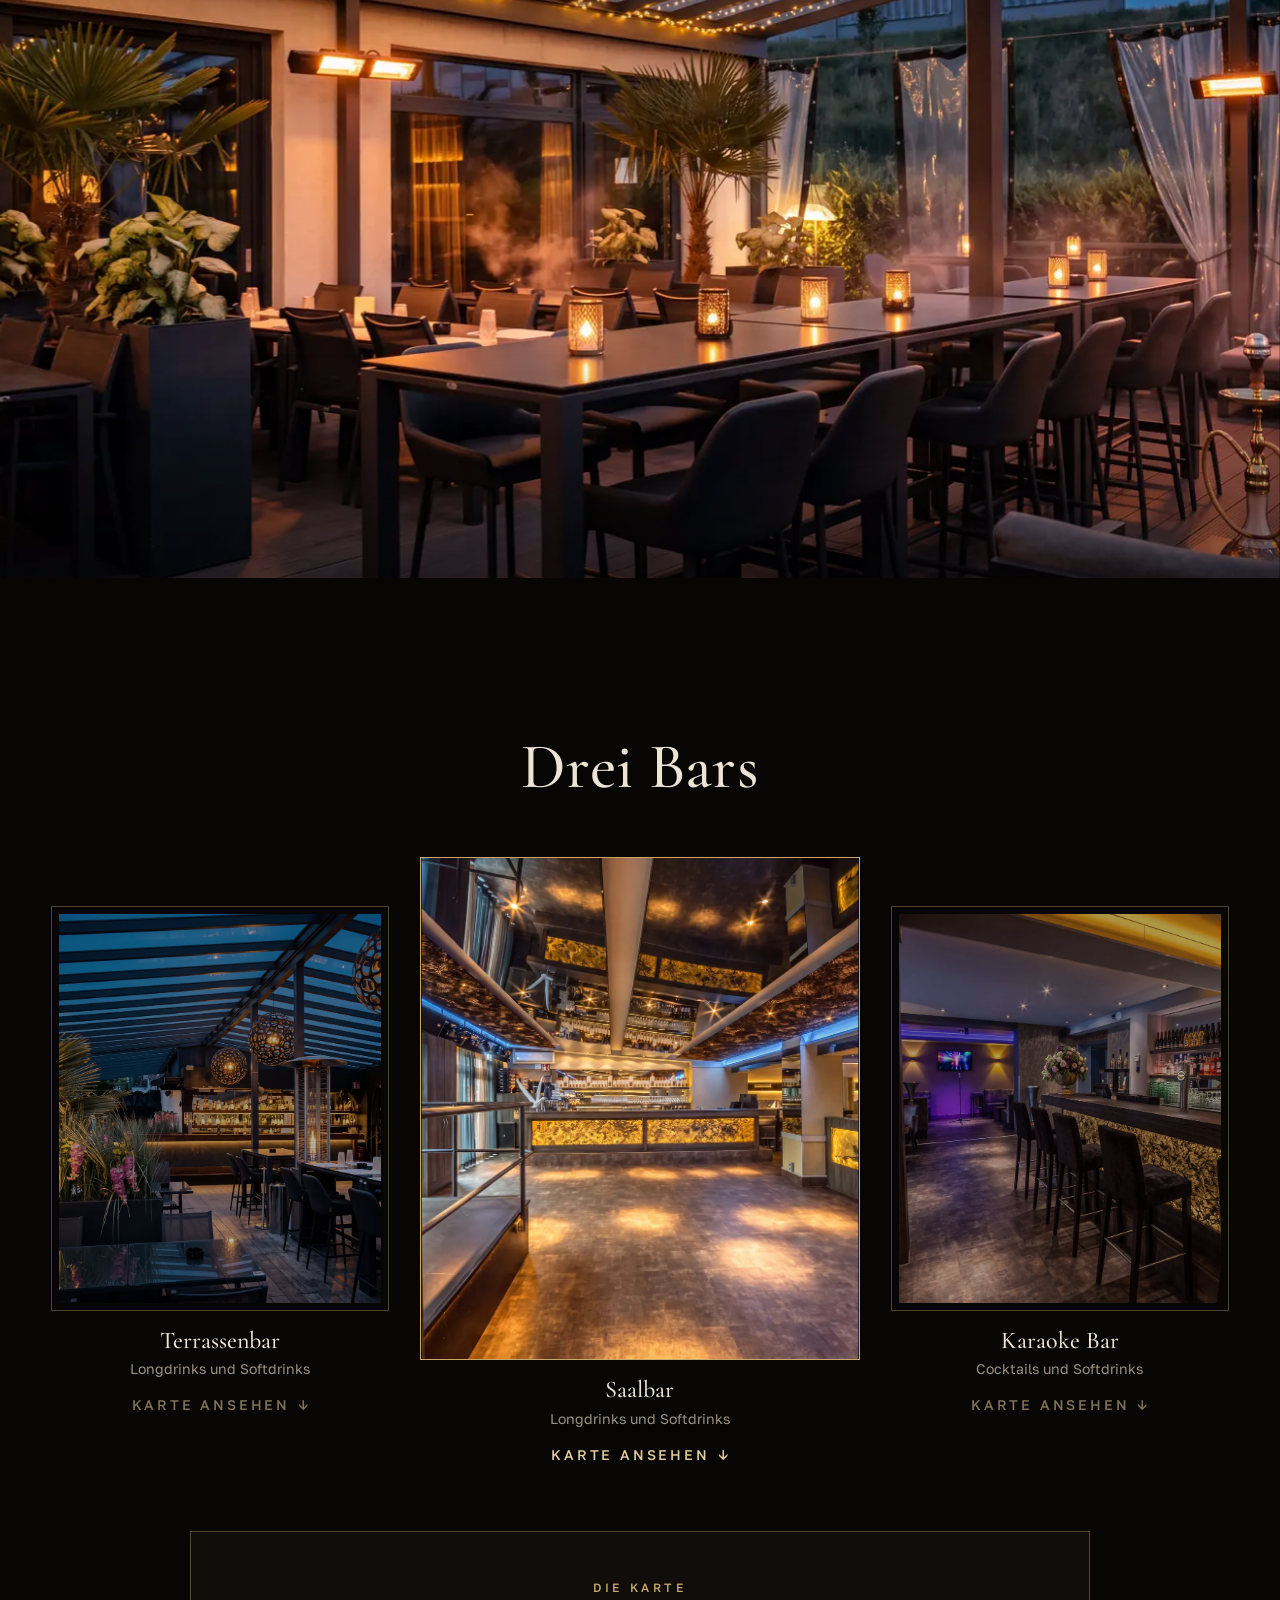
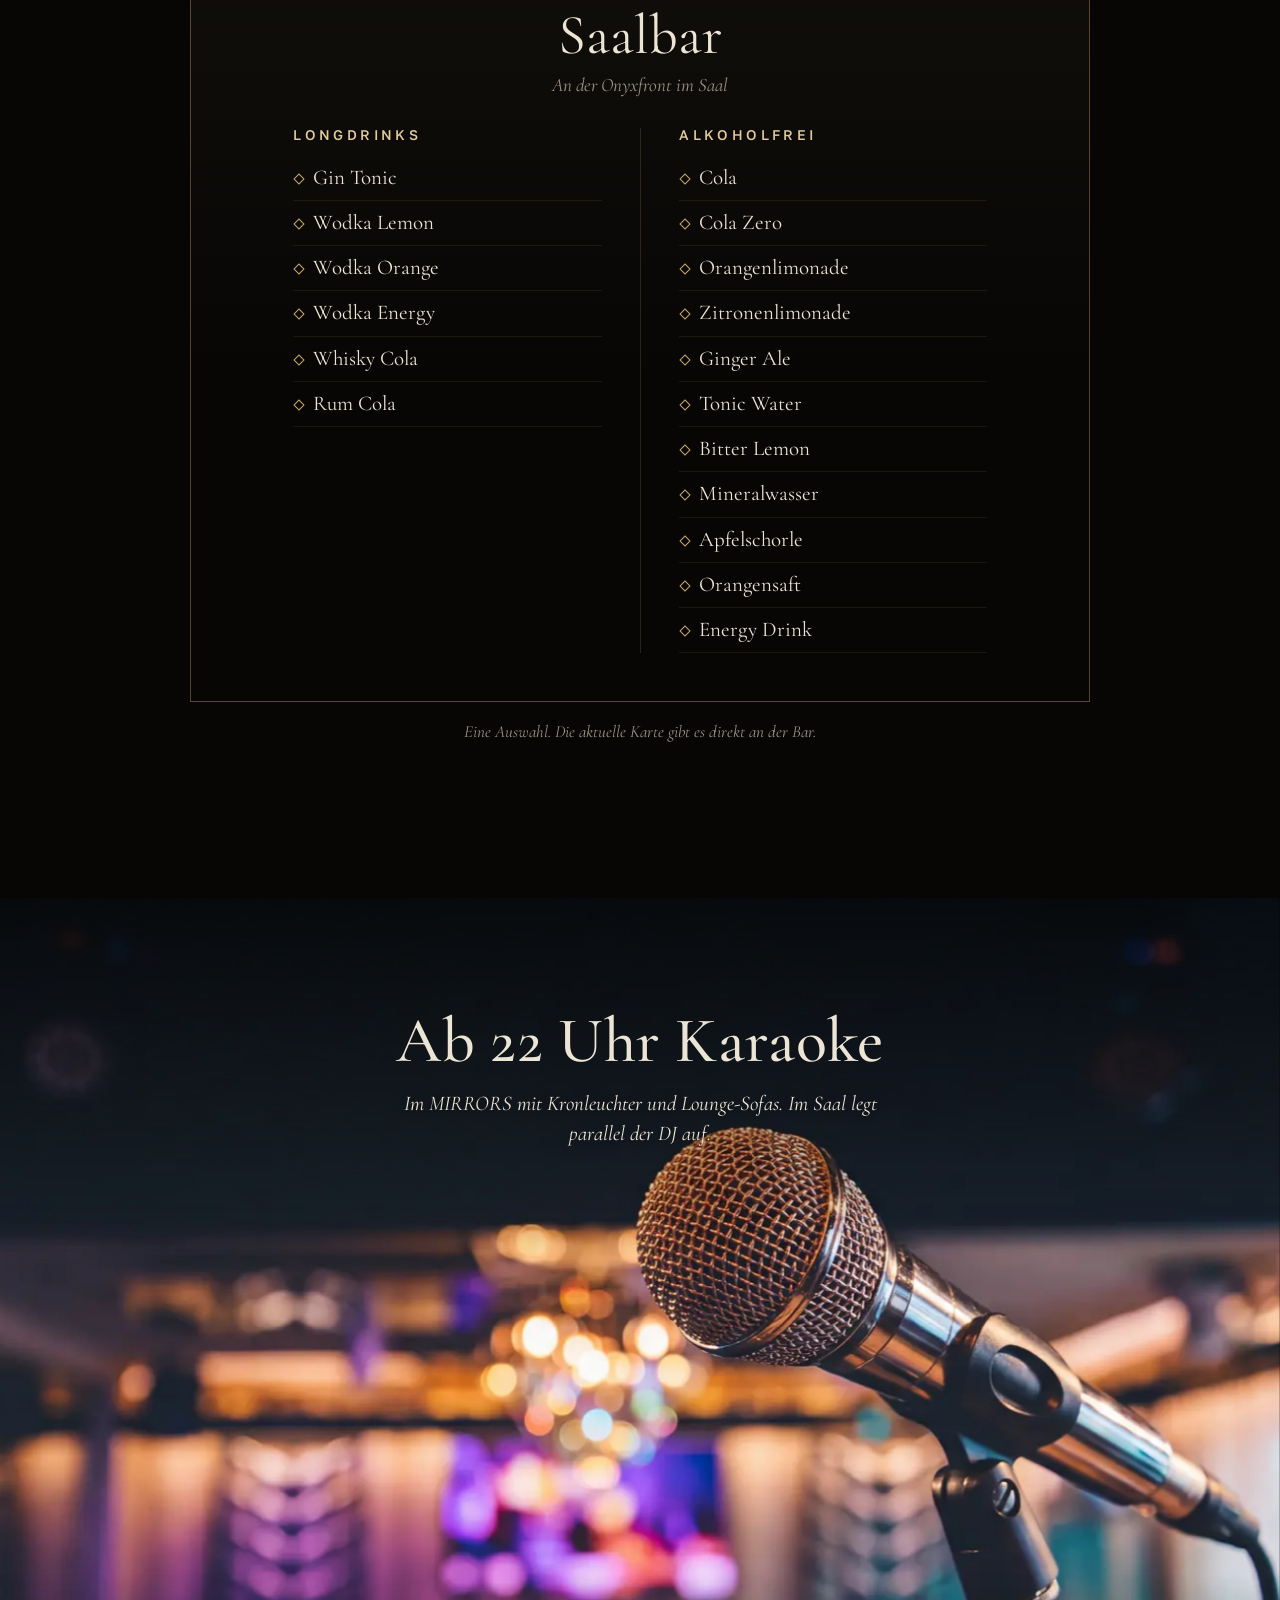
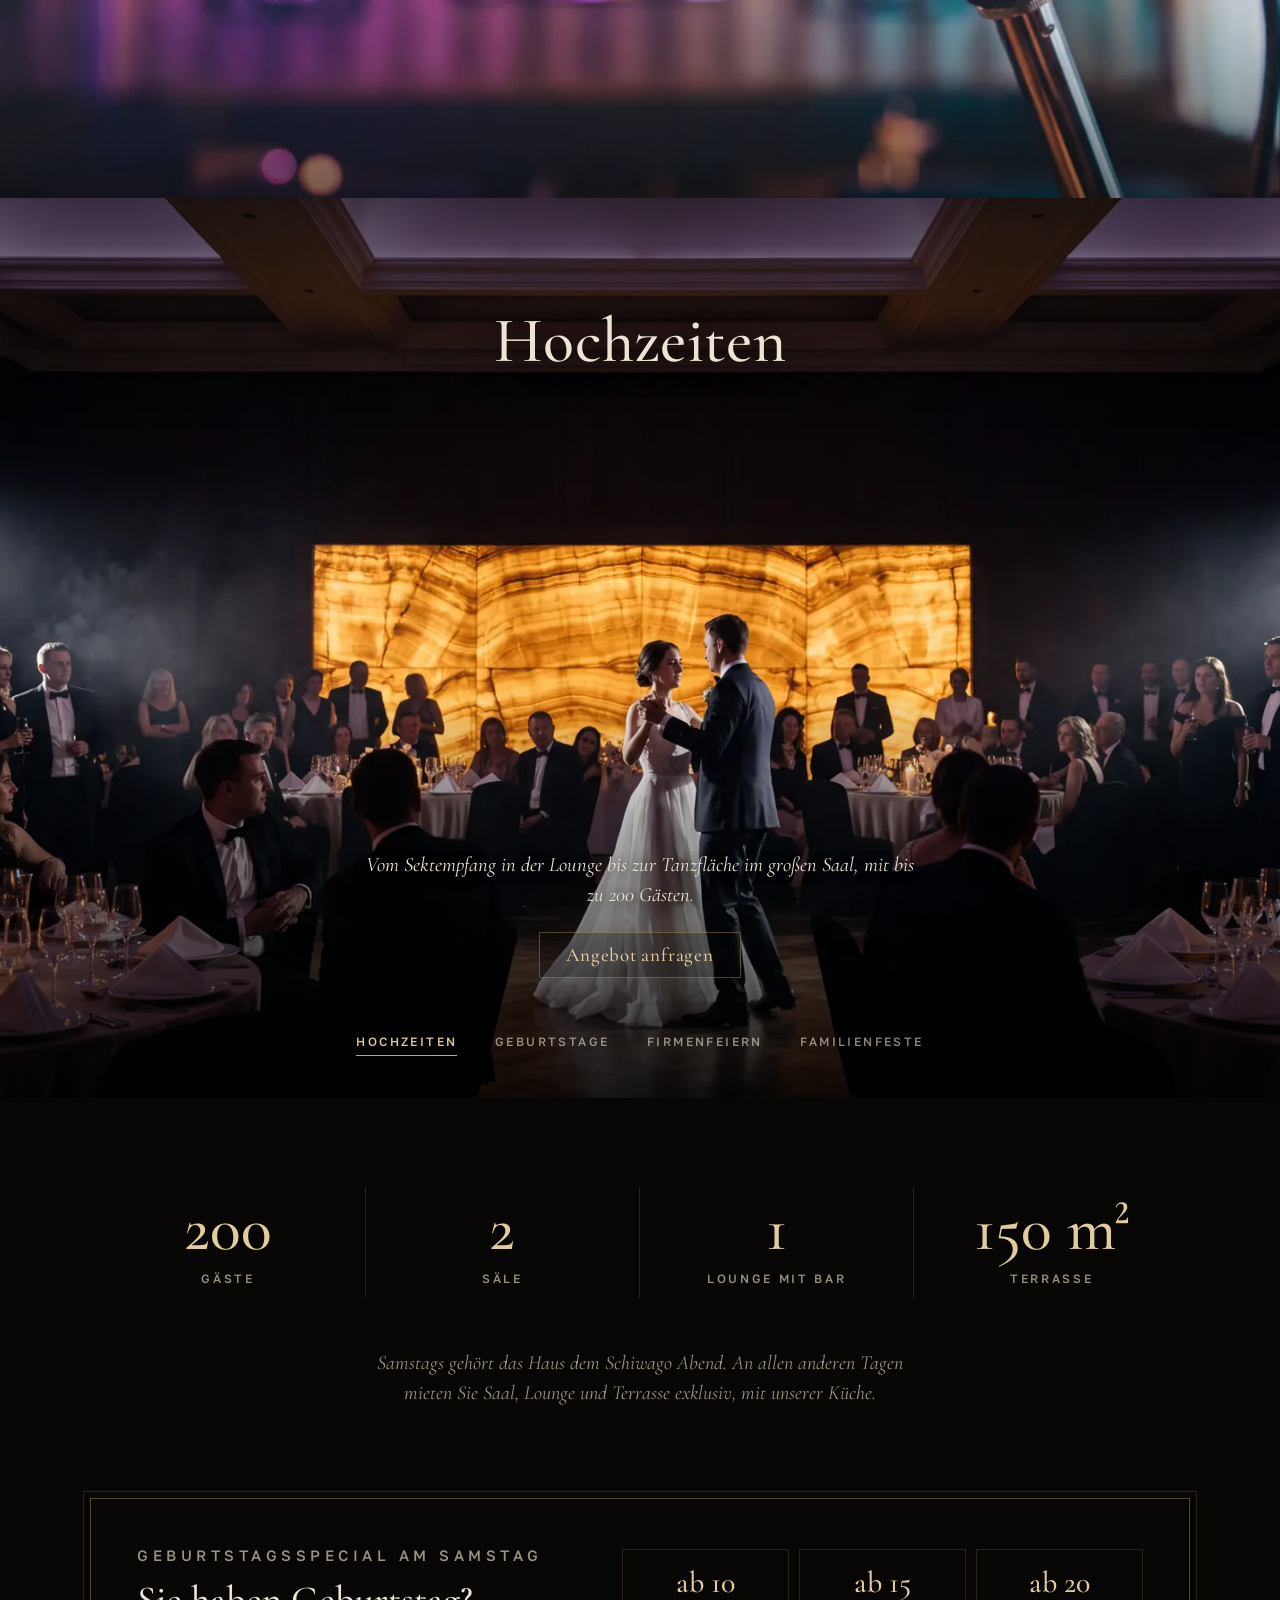
==== commit eb8cd37b: "Küche + ukrainisch/usbekisch, Bars mit Getränkekarte zum Anklicken, Lageplan-Türen Co-Authored-By: C" ====
--- a/site/index.html
+++ b/site/index.html
@@ -3,8 +3,8 @@
 <head>
 <meta charset="utf-8">
 <meta name="viewport" content="width=device-width, initial-scale=1, viewport-fit=cover">
-<title>Dr. Schiwago Duisburg · Russische, georgische und armenische Küche</title>
-<meta name="description" content="Russisches, georgisches und armenisches Restaurant in Duisburg: jeden Samstag ab 18 Uhr Buffet mit über 50 Gerichten, drei Bars, beheizte Terrasse, ab 22 Uhr DJ und Karaoke. Catering und Eventlocation.">
+<title>Dr. Schiwago Duisburg · Russische, ukrainische, georgische, armenische und usbekische Küche</title>
+<meta name="description" content="Restaurant in Duisburg mit russischer, ukrainischer, georgischer, armenischer und usbekischer Küche: jeden Samstag ab 18 Uhr Buffet mit über 50 Gerichten, drei Bars, beheizte Terrasse, ab 22 Uhr DJ und Karaoke. Catering und Eventlocation.">
 <meta name="robots" content="noindex, nofollow">
 <meta name="theme-color" content="#070605">
 <link rel="alternate" hreflang="de" href="https://engelstraenen.github.io/drschiwago/index.html">
@@ -13,8 +13,8 @@
 <link rel="preconnect" href="https://fonts.googleapis.com">
 <link rel="preconnect" href="https://fonts.gstatic.com" crossorigin>
 <link href="https://fonts.googleapis.com/css2?family=Cormorant+Garamond:ital,wght@0,400;0,500;0,600;1,400;1,500&family=Golos+Text:wght@400;500&display=swap" rel="stylesheet">
-<link rel="stylesheet" href="assets/css/style.css?v=1795429074">
-<script src="assets/js/img.js?v=1795429074"></script>
+<link rel="stylesheet" href="assets/css/style.css?v=1795454091">
+<script src="assets/js/img.js?v=1795454091"></script>
 <script>window.DRS_IG_FEED = ""; /* Behold-JSON-Link eintragen = neue Instagram-Videos erscheinen automatisch (docs/instagram.md) */</script>
 </head>
 <body>
@@ -50,7 +50,7 @@
       <p class="hero__line">Jeden Samstag ab 18 Uhr</p>
       <div class="hero__btns"><a class="line-btn line-btn--blood" href="#reservieren">Tisch reservieren</a><a class="line-btn" href="anfrage.html">Feier anfragen</a></div>
     </div>
-    <p class="hero__foot">Russische, georgische und armenische Küche · Duisburg</p>
+    <p class="hero__foot">Russische, ukrainische, georgische, armenische und usbekische Küche · Duisburg</p>
   </section>
 
   <!-- 2 · BUFFET: Szenen -->
@@ -70,7 +70,7 @@
         <div class="feast__head">
           <p class="eyebrow">Das Buffet</p>
           <p class="feast__big">Über 50 Gerichte.<br>Jeden Samstag.</p>
-          <p class="feast__kitchen">Russisch · Georgisch · Armenisch</p>
+          <p class="feast__kitchen">Russisch · Ukrainisch · Georgisch · Armenisch · Usbekisch</p>
         </div>
       </div>
       <div class="feast__texts">
@@ -158,9 +158,24 @@
   <section class="bars" id="bars">
     <h2 class="title">Drei Bars</h2>
     <div class="bars__row">
-      <figure class="bar" data-need="bar-terrasse"><div class="frame bar__frame"><img data-img="bar-terrasse" alt="Die Terrassenbar unter dem Glasdach"></div><figcaption><b>Terrassenbar</b>Longdrinks, Wein und Shots</figcaption></figure>
-      <figure class="bar is-active" data-need="bar-saal"><div class="frame bar__frame"><img data-img="bar-saal" alt="Die Saalbar mit Onyxfront"></div><figcaption><b>Saalbar</b>Longdrinks, Wein und Shots</figcaption></figure>
-      <figure class="bar" data-need="bar-karaoke"><div class="frame bar__frame"><img data-img="bar-karaoke" alt="Die Karaoke Bar am MIRRORS"></div><figcaption><b>Karaoke Bar</b>Cocktails, direkt am MIRRORS</figcaption></figure>
+      <figure class="bar" data-need="bar-terrasse" tabindex="0" role="button" aria-label="Karte der Terrassenbar ansehen"><div class="frame bar__frame"><img data-img="bar-terrasse" alt="Die Terrassenbar unter dem Glasdach"></div><figcaption><b>Terrassenbar</b>Longdrinks und Softdrinks<span class="bar__hint">Karte ansehen</span></figcaption></figure>
+      <figure class="bar is-active" data-need="bar-saal" tabindex="0" role="button" aria-label="Karte der Saalbar ansehen"><div class="frame bar__frame"><img data-img="bar-saal" alt="Die Saalbar mit Onyxfront"></div><figcaption><b>Saalbar</b>Longdrinks und Softdrinks<span class="bar__hint">Karte ansehen</span></figcaption></figure>
+      <figure class="bar" data-need="bar-karaoke" tabindex="0" role="button" aria-label="Karte der Karaoke Bar ansehen"><div class="frame bar__frame"><img data-img="bar-karaoke" alt="Die Karaoke Bar am MIRRORS"></div><figcaption><b>Karaoke Bar</b>Cocktails und Softdrinks<span class="bar__hint">Karte ansehen</span></figcaption></figure>
+    </div>
+    <div class="barmenu" aria-live="polite">
+      <article class="barmenu__card" data-bar="bar-terrasse">
+        <header class="barmenu__head"><p class="eyebrow">Die Karte</p><h3>Terrassenbar</h3><p class="barmenu__where">Unter dem Glasdach</p></header>
+        <div class="barmenu__cols"><div><p class="barmenu__t">Longdrinks</p><ul><li>Gin Tonic</li><li>Wodka Lemon</li><li>Wodka Orange</li><li>Wodka Energy</li><li>Whisky Cola</li><li>Rum Cola</li></ul></div><div><p class="barmenu__t">Alkoholfrei</p><ul><li>Cola</li><li>Cola Zero</li><li>Orangenlimonade</li><li>Zitronenlimonade</li><li>Ginger Ale</li><li>Tonic Water</li><li>Bitter Lemon</li><li>Mineralwasser</li><li>Apfelschorle</li><li>Orangensaft</li><li>Energy Drink</li></ul></div></div>
+      </article>
+      <article class="barmenu__card is-on" data-bar="bar-saal">
+        <header class="barmenu__head"><p class="eyebrow">Die Karte</p><h3>Saalbar</h3><p class="barmenu__where">An der Onyxfront im Saal</p></header>
+        <div class="barmenu__cols"><div><p class="barmenu__t">Longdrinks</p><ul><li>Gin Tonic</li><li>Wodka Lemon</li><li>Wodka Orange</li><li>Wodka Energy</li><li>Whisky Cola</li><li>Rum Cola</li></ul></div><div><p class="barmenu__t">Alkoholfrei</p><ul><li>Cola</li><li>Cola Zero</li><li>Orangenlimonade</li><li>Zitronenlimonade</li><li>Ginger Ale</li><li>Tonic Water</li><li>Bitter Lemon</li><li>Mineralwasser</li><li>Apfelschorle</li><li>Orangensaft</li><li>Energy Drink</li></ul></div></div>
+      </article>
+      <article class="barmenu__card" data-bar="bar-karaoke">
+        <header class="barmenu__head"><p class="eyebrow">Die Karte</p><h3>Karaoke Bar</h3><p class="barmenu__where">Direkt am MIRRORS</p></header>
+        <div class="barmenu__cols"><div><p class="barmenu__t">Cocktails</p><ul><li>Mojito</li><li>Caipirinha</li><li>Piña Colada</li><li>Sex on the Beach</li><li>Moscow Mule</li><li>Long Island Iced Tea</li><li>Espresso Martini</li></ul></div><div><p class="barmenu__t">Alkoholfrei</p><ul><li>Cola</li><li>Cola Zero</li><li>Orangenlimonade</li><li>Zitronenlimonade</li><li>Ginger Ale</li><li>Tonic Water</li><li>Bitter Lemon</li><li>Mineralwasser</li><li>Apfelschorle</li><li>Orangensaft</li><li>Energy Drink</li></ul></div></div>
+      </article>
+      <p class="barmenu__note">Eine Auswahl. Die aktuelle Karte gibt es direkt an der Bar.</p>
     </div>
   </section>
 
@@ -303,7 +318,7 @@
       <details><summary>Wann hat Dr. Schiwago geöffnet?</summary><p>Jeden Samstag von 18 bis 02 Uhr. Düsseldorfer Landstraße 431, 47259 Duisburg, direkt an der Grenze zu Düsseldorf-Kaiserswerth.</p></details>
       <details><summary>Was kostet das Buffet?</summary><p>Die aktuellen Preise nennen wir Ihnen gern telefonisch unter 0203 93577235 oder bei der Reservierung. Getränke werden separat abgerechnet.</p></details>
       <details><summary>Muss ich reservieren?</summary><p>Wir empfehlen es dringend, samstags ist der Saal regelmäßig voll. Telefonisch, per E-Mail oder online über Google.</p></details>
-      <details><summary>Was steht auf dem Buffet?</summary><p>Über 50 Gerichte der russischen, georgischen und armenischen Küche: Schaschlik und Lule Kebab vom Holzkohlengrill, Plov, Fisch- und Fleischgerichte, kalte Vorspeisen, Salate, hausgemachte Torten. Die Auswahl wechselt wöchentlich.</p></details>
+      <details><summary>Was steht auf dem Buffet?</summary><p>Über 50 Gerichte der russischen, ukrainischen, georgischen, armenischen und usbekischen Küche: Schaschlik und Lule Kebab vom Holzkohlengrill, Plov, Fisch- und Fleischgerichte, kalte Vorspeisen, Salate, hausgemachte Torten. Die Auswahl wechselt wöchentlich.</p></details>
       <details><summary>Kann ich das Essen auch am Tisch haben?</summary><p>Ja. Gegen einen kleinen Aufpreis pro Person servieren wir die Vorspeisen an den Tisch, auf Wunsch auch die Hauptgänge.</p></details>
       <details><summary>Gibt es einen Dresscode?</summary><p>Ja: schick, aber nicht sportlich. Sportkleidung, Caps, Mützen und Jogginghosen passen nicht zum Abend.</p></details>
       <details><summary>Gibt es Karaoke?</summary><p>Ja, ab 22 Uhr im MIRRORS, mit eigener Karaoke Bar direkt daneben. Im Saal legt parallel der DJ auf.</p></details>
@@ -333,6 +348,6 @@
   <p class="lightbox__cap"></p>
 </div>
 
-<script src="assets/js/app.js?v=1795429074"></script>
+<script src="assets/js/app.js?v=1795454091"></script>
 </body>
 </html>
--- a/site/assets/css/style.css
+++ b/site/assets/css/style.css
@@ -460,3 +460,32 @@
 .line-btn.line-btn--blood:focus-visible { outline: 1px solid var(--champ-2); outline-offset: 3px; }
 @media (max-width: 900px) { .sticky-cta.line-btn--blood { background: var(--blood); backdrop-filter: none; } }
 
+/* Bars: Getränkekarte je Bar */
+.bar__hint { display: flex; align-items: center; justify-content: center; min-height: 44px; margin-top: 2px; font: 500 14px/1 var(--sans); letter-spacing: .2em; text-transform: uppercase; color: var(--champ-2); opacity: .55; transition: opacity .5s; }
+.bar__hint::after { content: "↓"; margin-left: 8px; letter-spacing: 0; }
+.bar.is-active .bar__hint, .bar:hover .bar__hint { opacity: 1; }
+.bar:focus-visible { outline: 1px solid var(--champ-2); outline-offset: 6px; }
+.barmenu { max-width: 900px; margin: 54px auto 0; }
+.barmenu__card { display: none; padding: clamp(28px, 4vw, 48px) clamp(20px, 5vw, 64px); border: 1px solid var(--line); background: linear-gradient(180deg, rgba(200, 169, 107, .05), rgba(200, 169, 107, 0) 60%); }
+.barmenu__card.is-on { display: block; animation: barIn .6s var(--ease); }
+@keyframes barIn { from { opacity: 0; transform: translateY(12px); } to { opacity: 1; transform: none; } }
+.barmenu__head { text-align: center; margin-bottom: 30px; }
+.barmenu__head .eyebrow { margin-bottom: 10px; }
+.barmenu__head h3 { margin: 0; font: 400 clamp(38px, 4.4vw, 58px)/1 var(--serif); color: var(--ivory); }
+.barmenu__where { margin: 10px 0 0; font: italic 400 19px/1.3 var(--serif); color: var(--muted); }
+.barmenu__cols { display: grid; grid-template-columns: 1fr 1fr; gap: 0; text-align: left; }
+.barmenu__cols > div { padding: 0 clamp(16px, 3vw, 40px); }
+.barmenu__cols > div + div { border-left: 1px solid var(--line-soft); }
+.barmenu__t { margin: 0 0 14px; font: 500 14px/1 var(--sans); letter-spacing: .24em; text-transform: uppercase; color: var(--champ-2); }
+.barmenu ul { list-style: none; margin: 0; padding: 0; }
+.barmenu li { position: relative; padding: 9px 0 9px 20px; font: 400 21px/1.25 var(--serif); color: var(--ivory); border-bottom: 1px solid rgba(200, 169, 107, .1); }
+.barmenu li::before { content: ""; position: absolute; left: 2px; top: 50%; width: 6px; height: 6px; margin-top: -3px; transform: rotate(45deg); border: 1px solid var(--champ); }
+.barmenu__note { margin: 18px 0 0; text-align: center; font: italic 400 17px/1.4 var(--serif); color: var(--muted); }
+@media (max-width: 720px) {
+  .barmenu { margin-top: 30px; }
+  .barmenu__cols { grid-template-columns: 1fr; }
+  .barmenu__cols > div { padding: 0; }
+  .barmenu__cols > div + div { border-left: 0; margin-top: 26px; }
+  .barmenu li { font-size: 19px; }
+  .bar__hint { font-size: 14px; }
+}
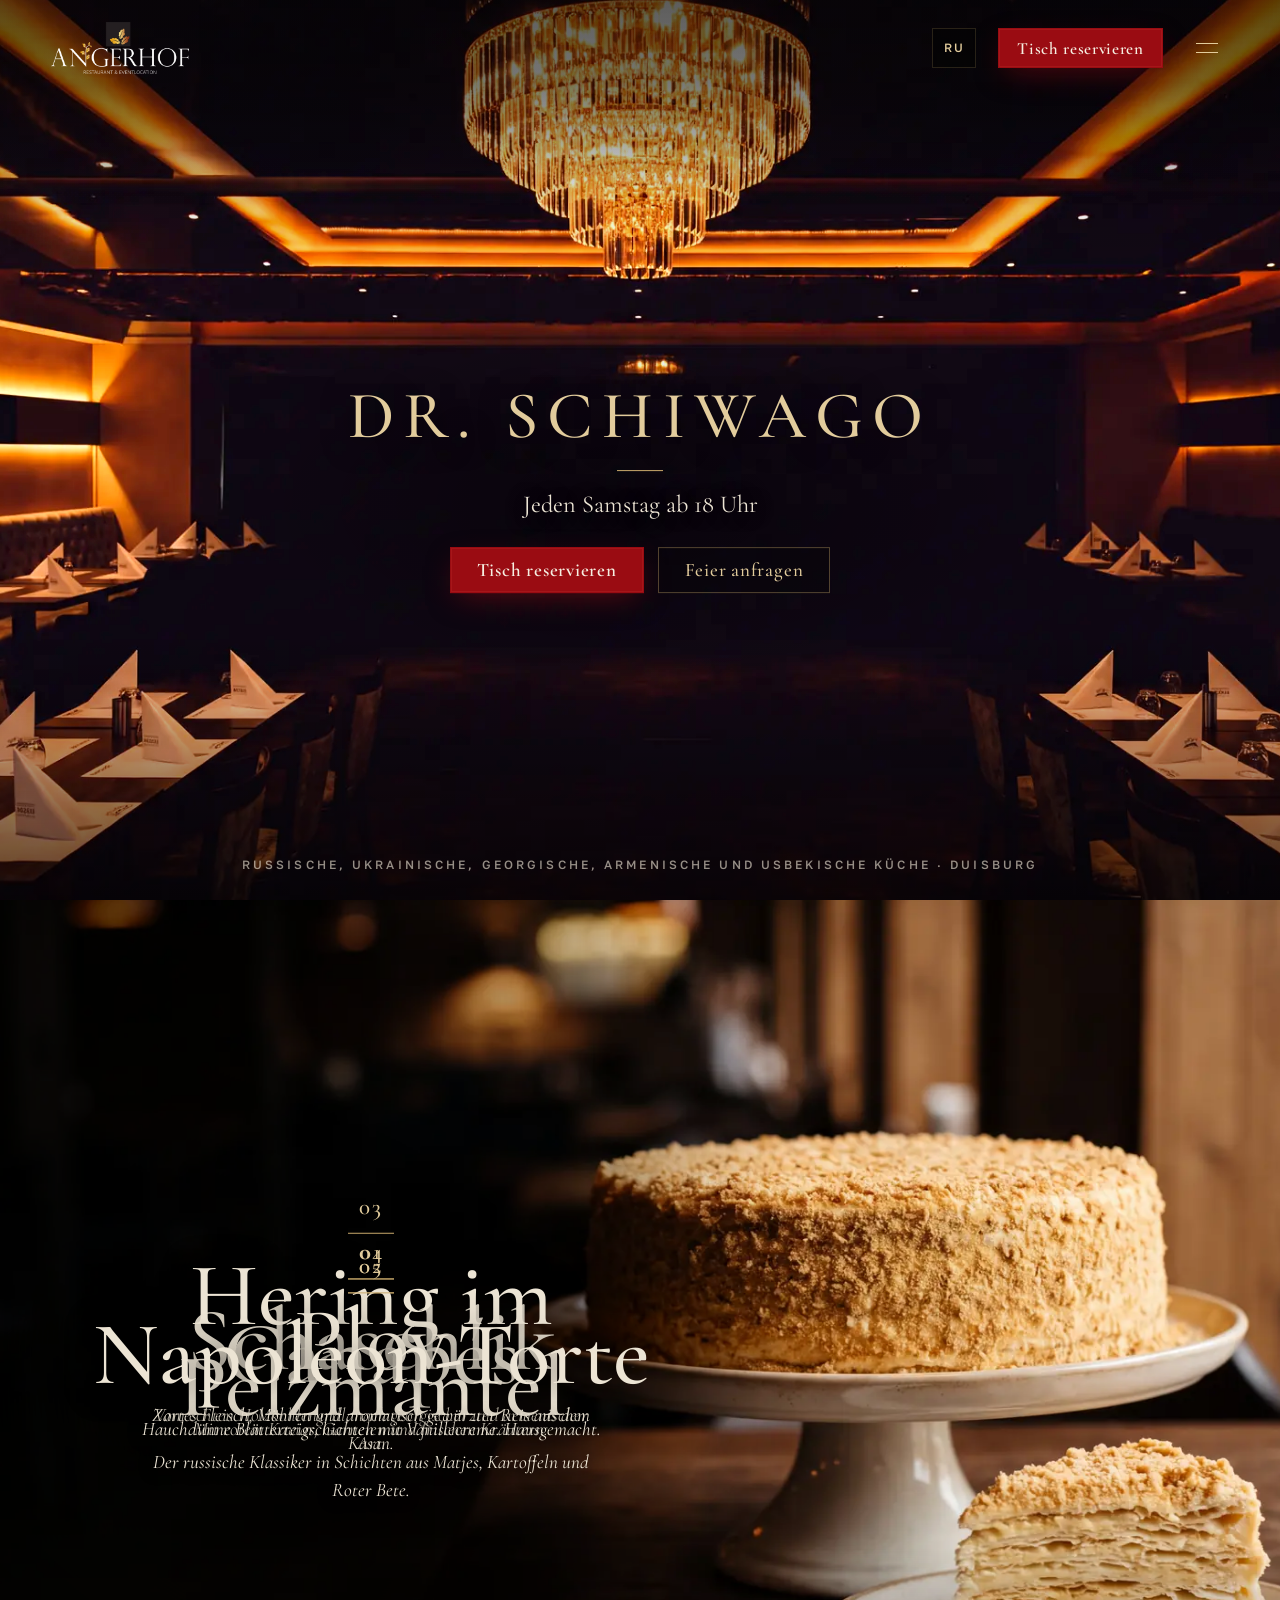
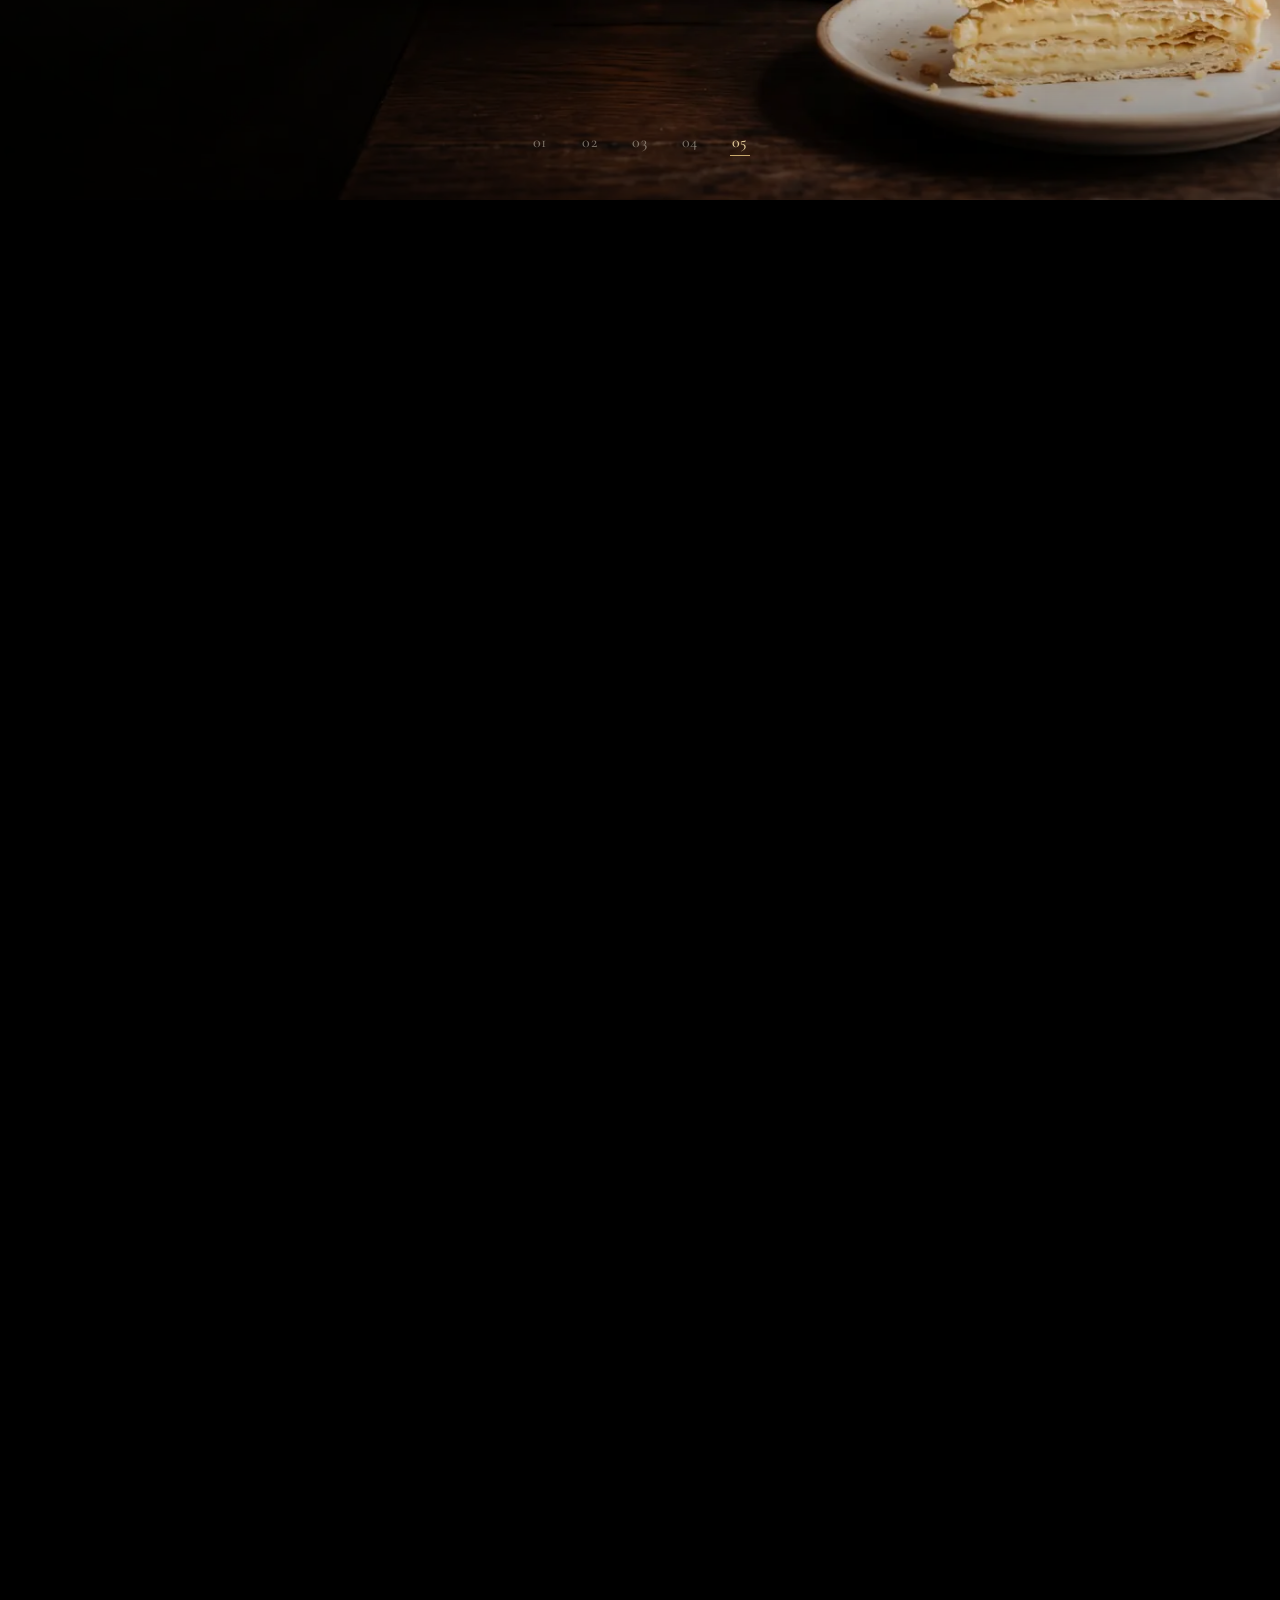
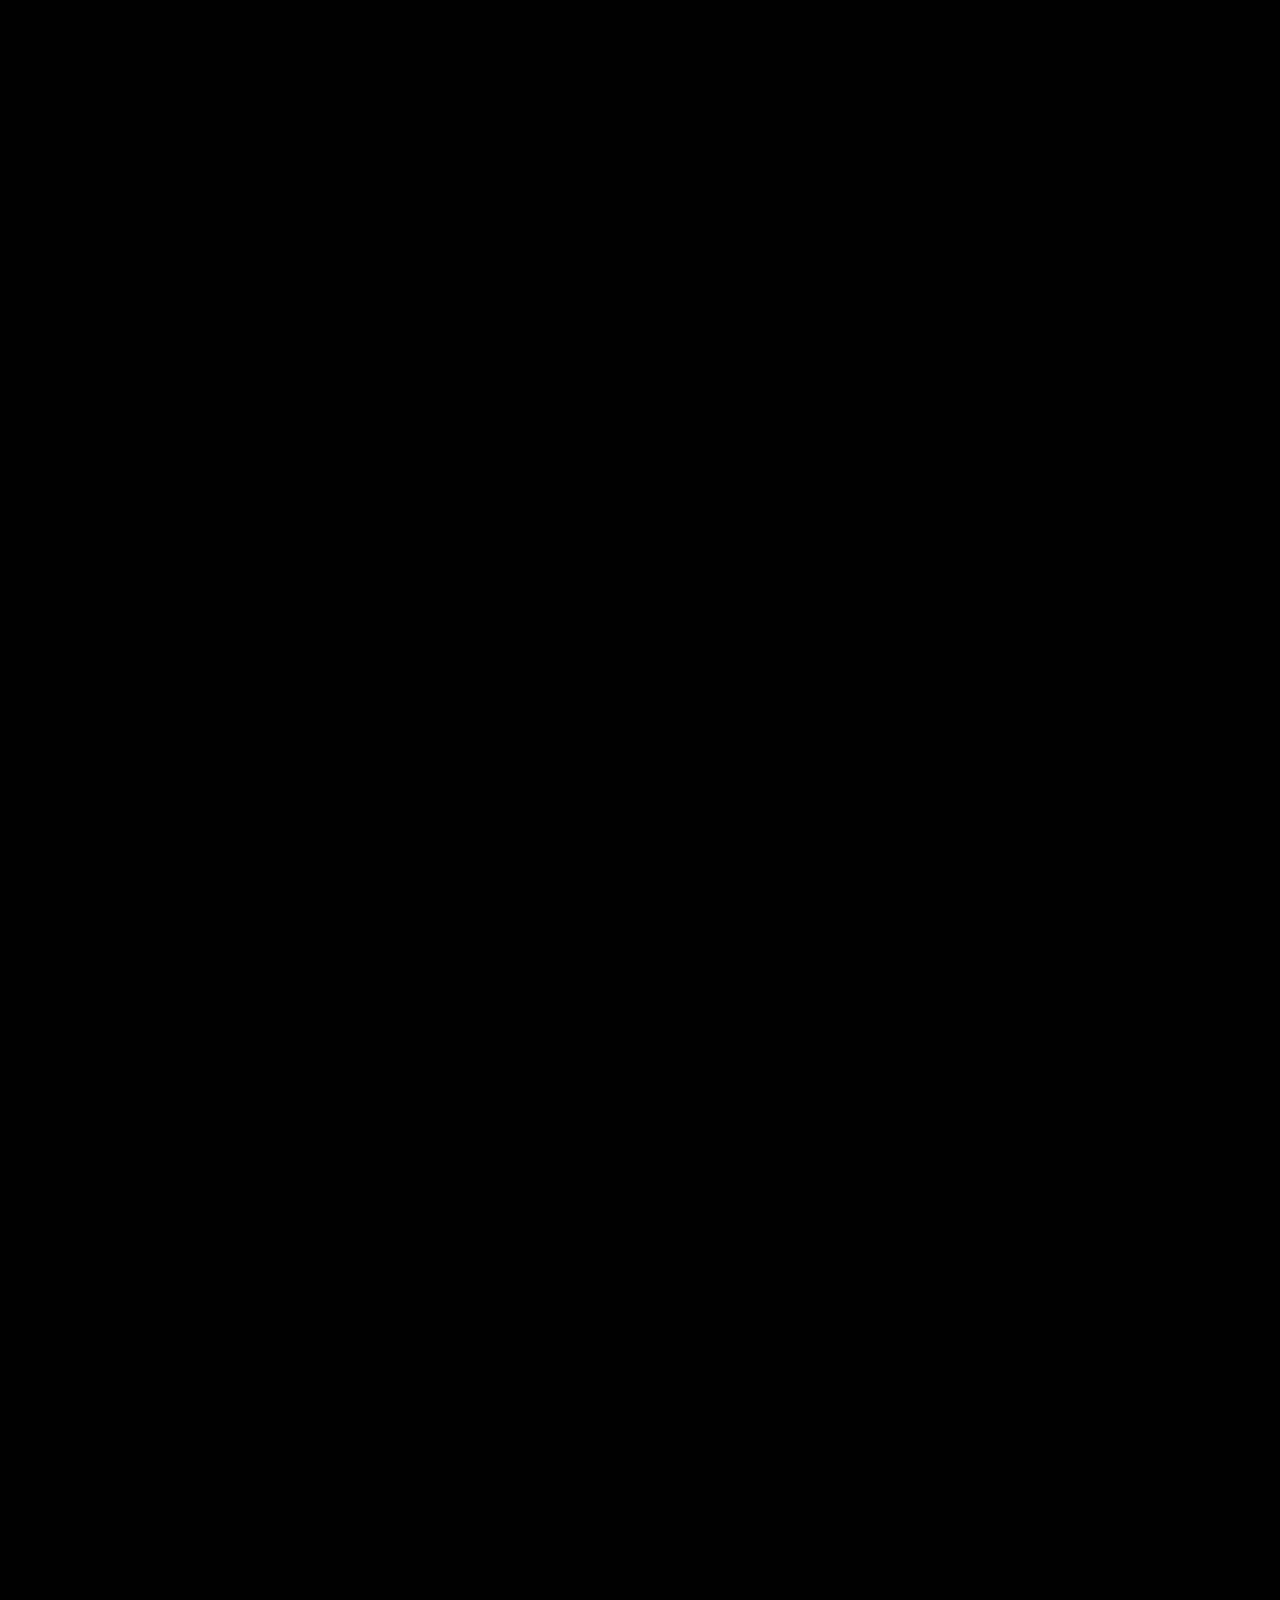
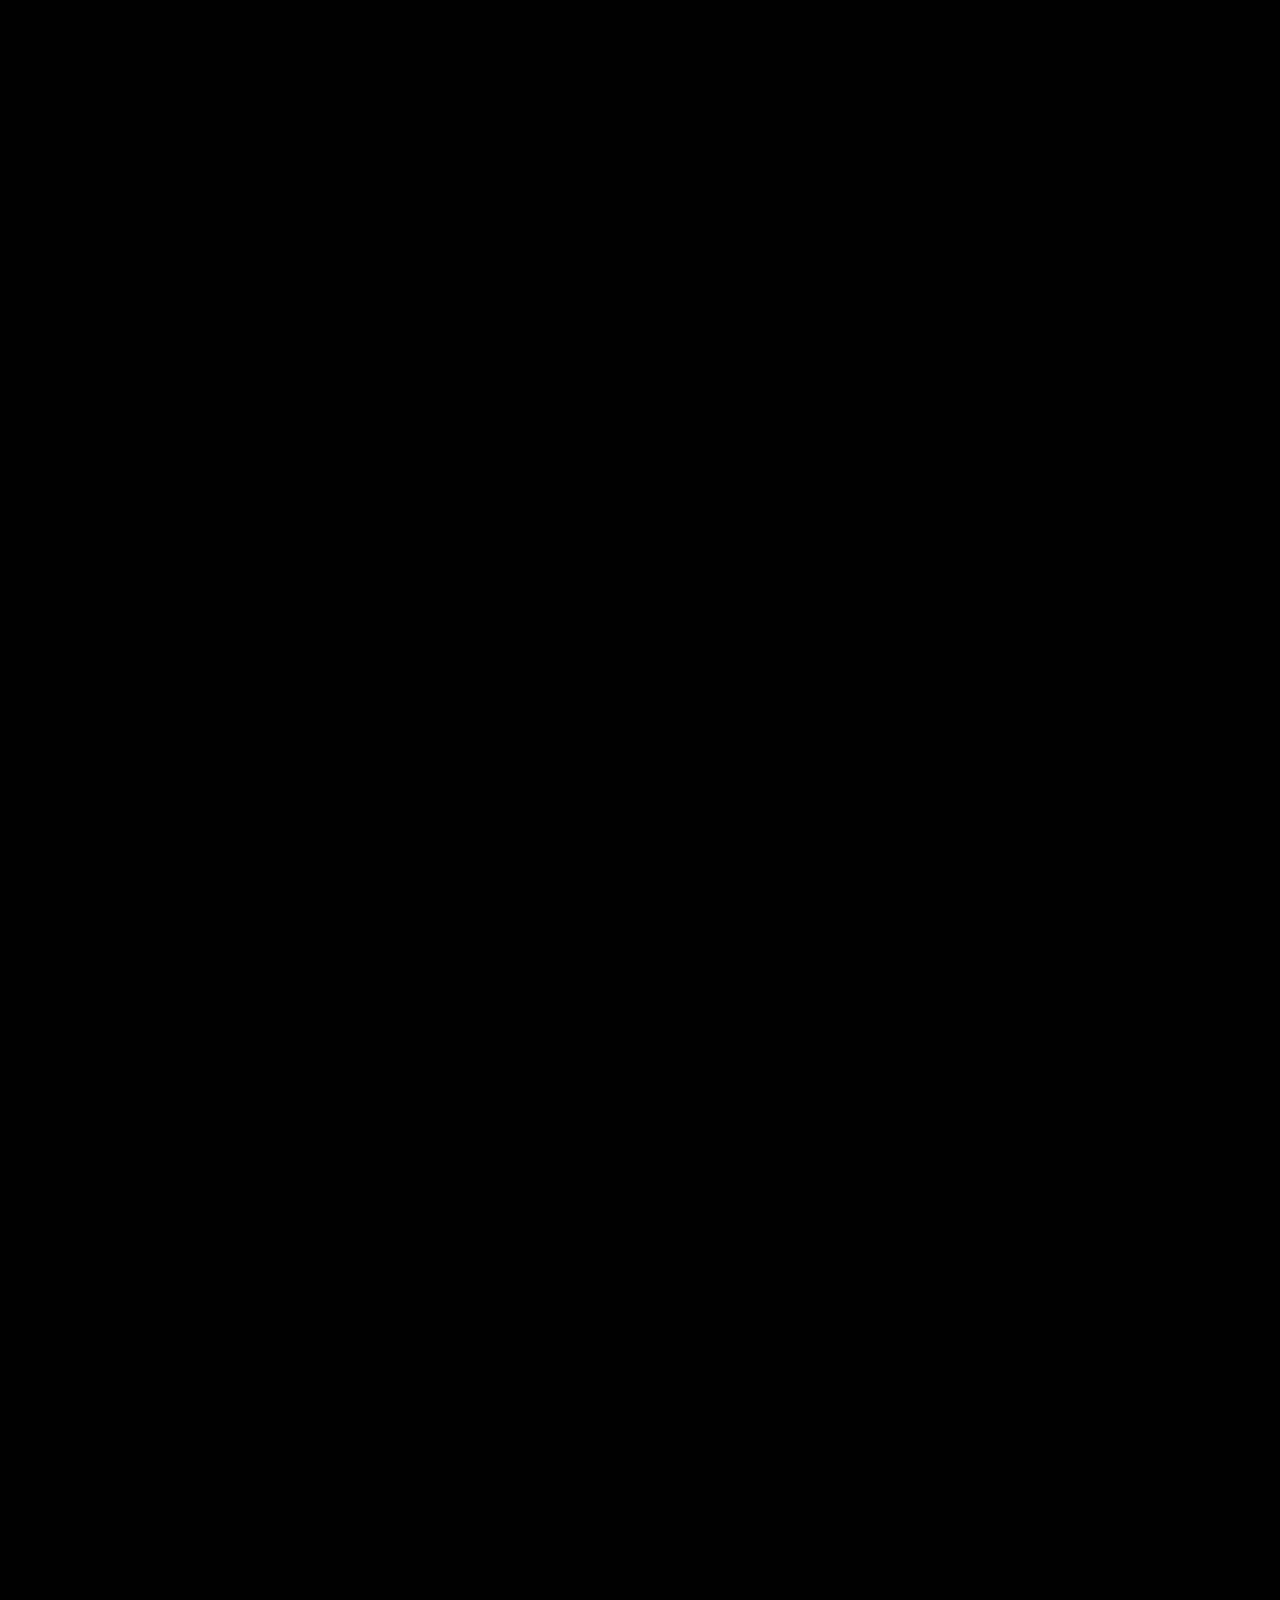
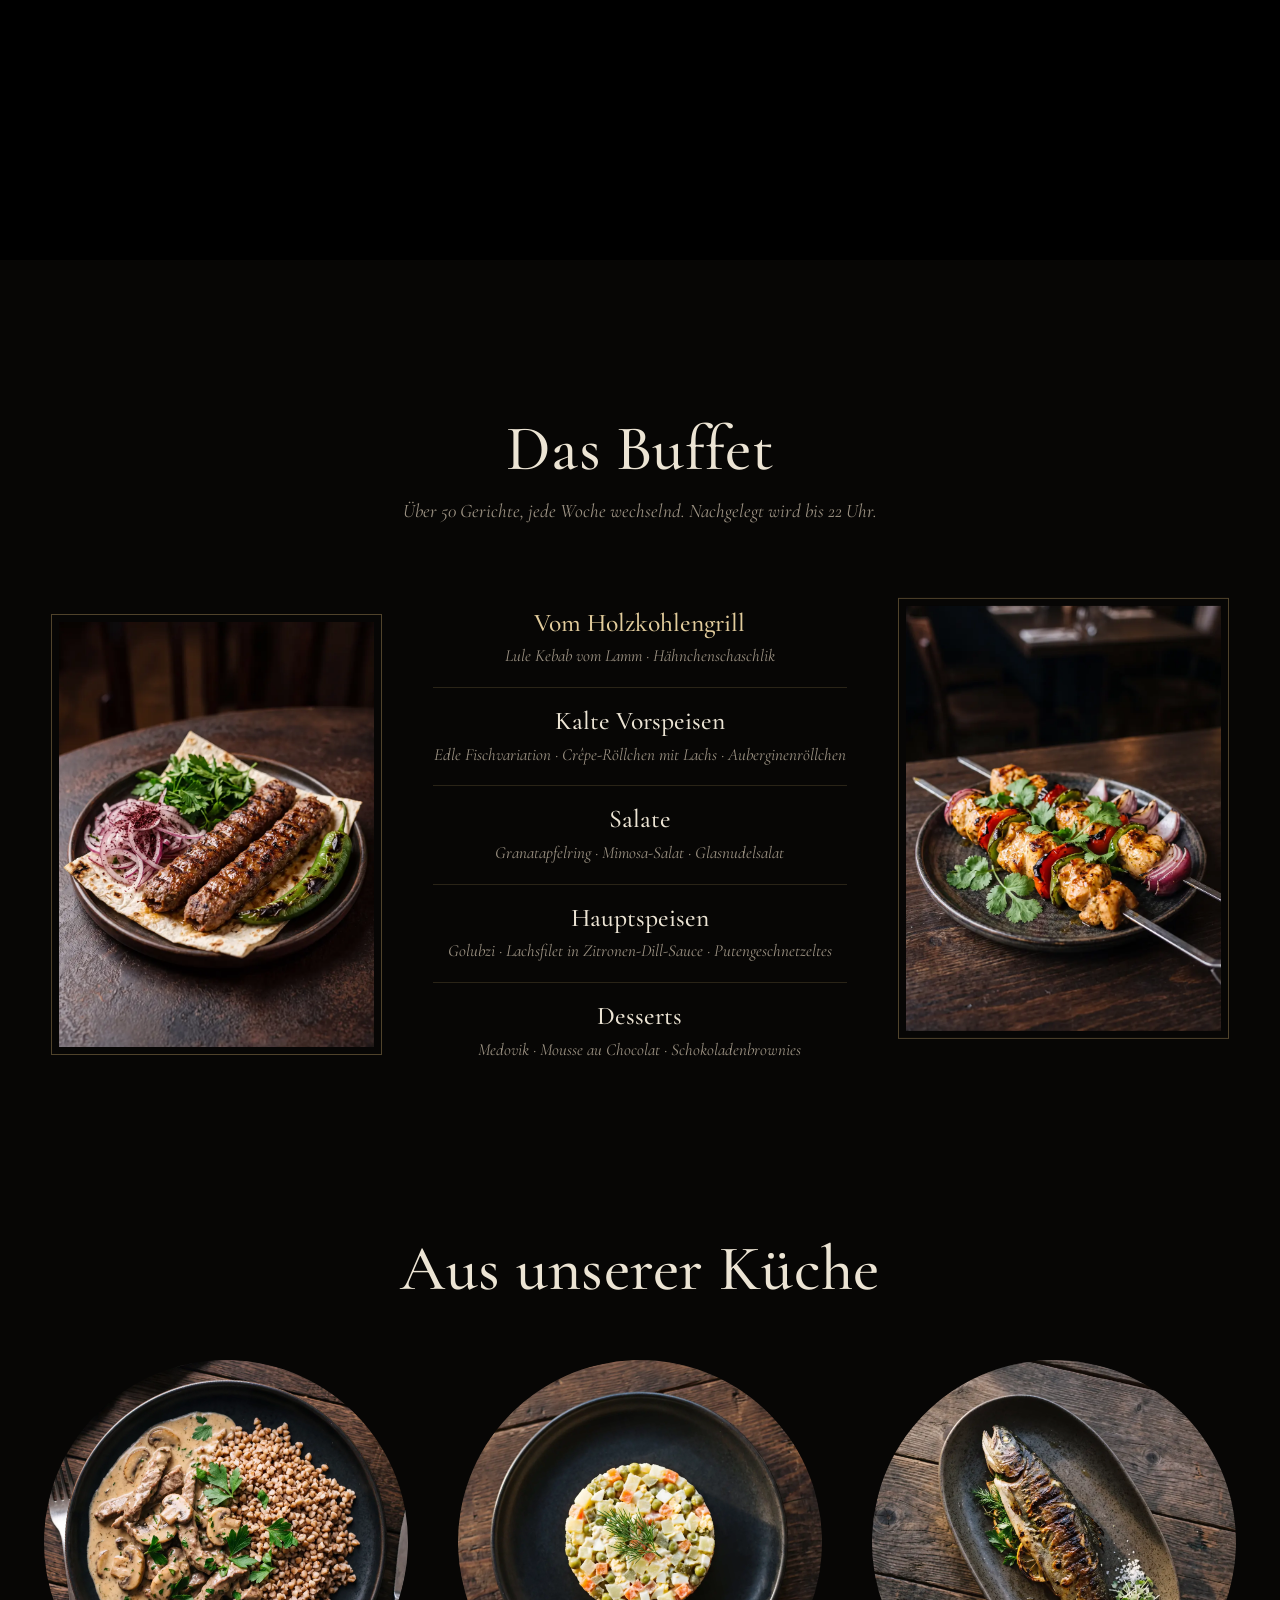
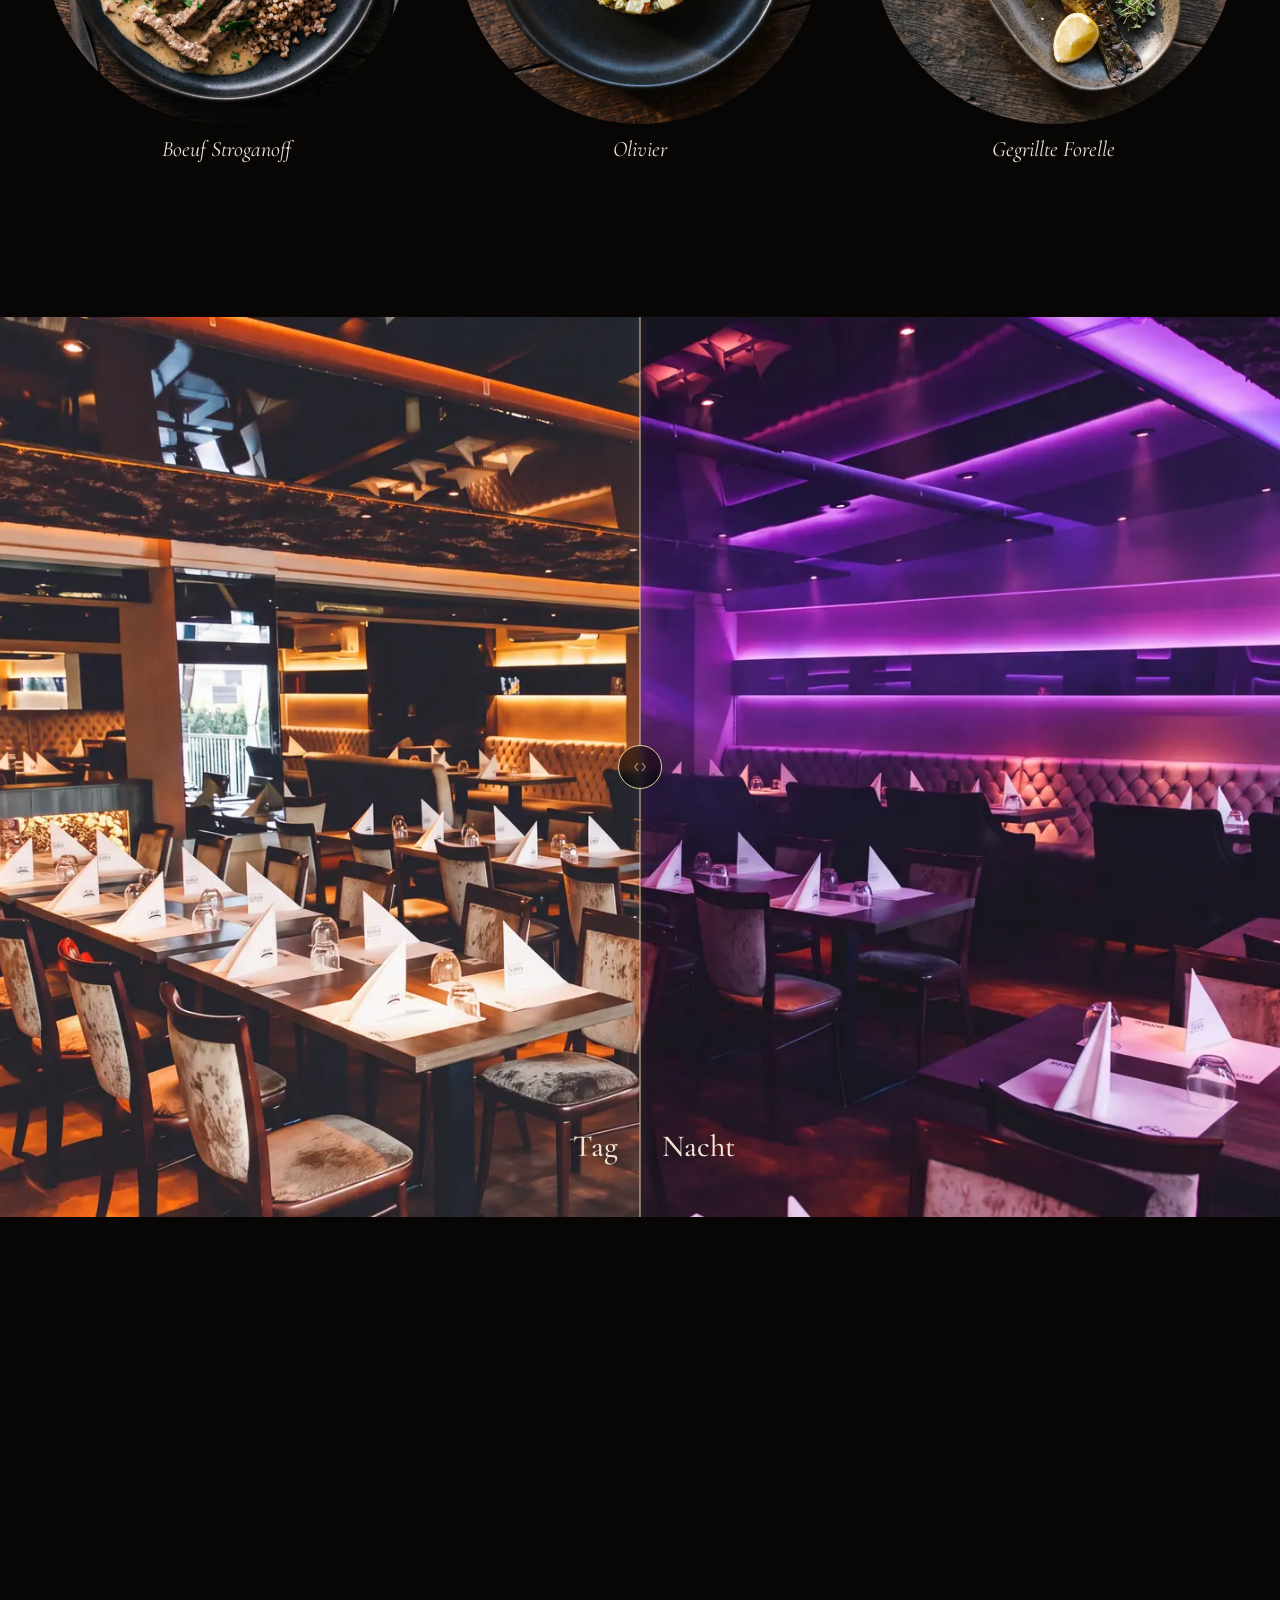
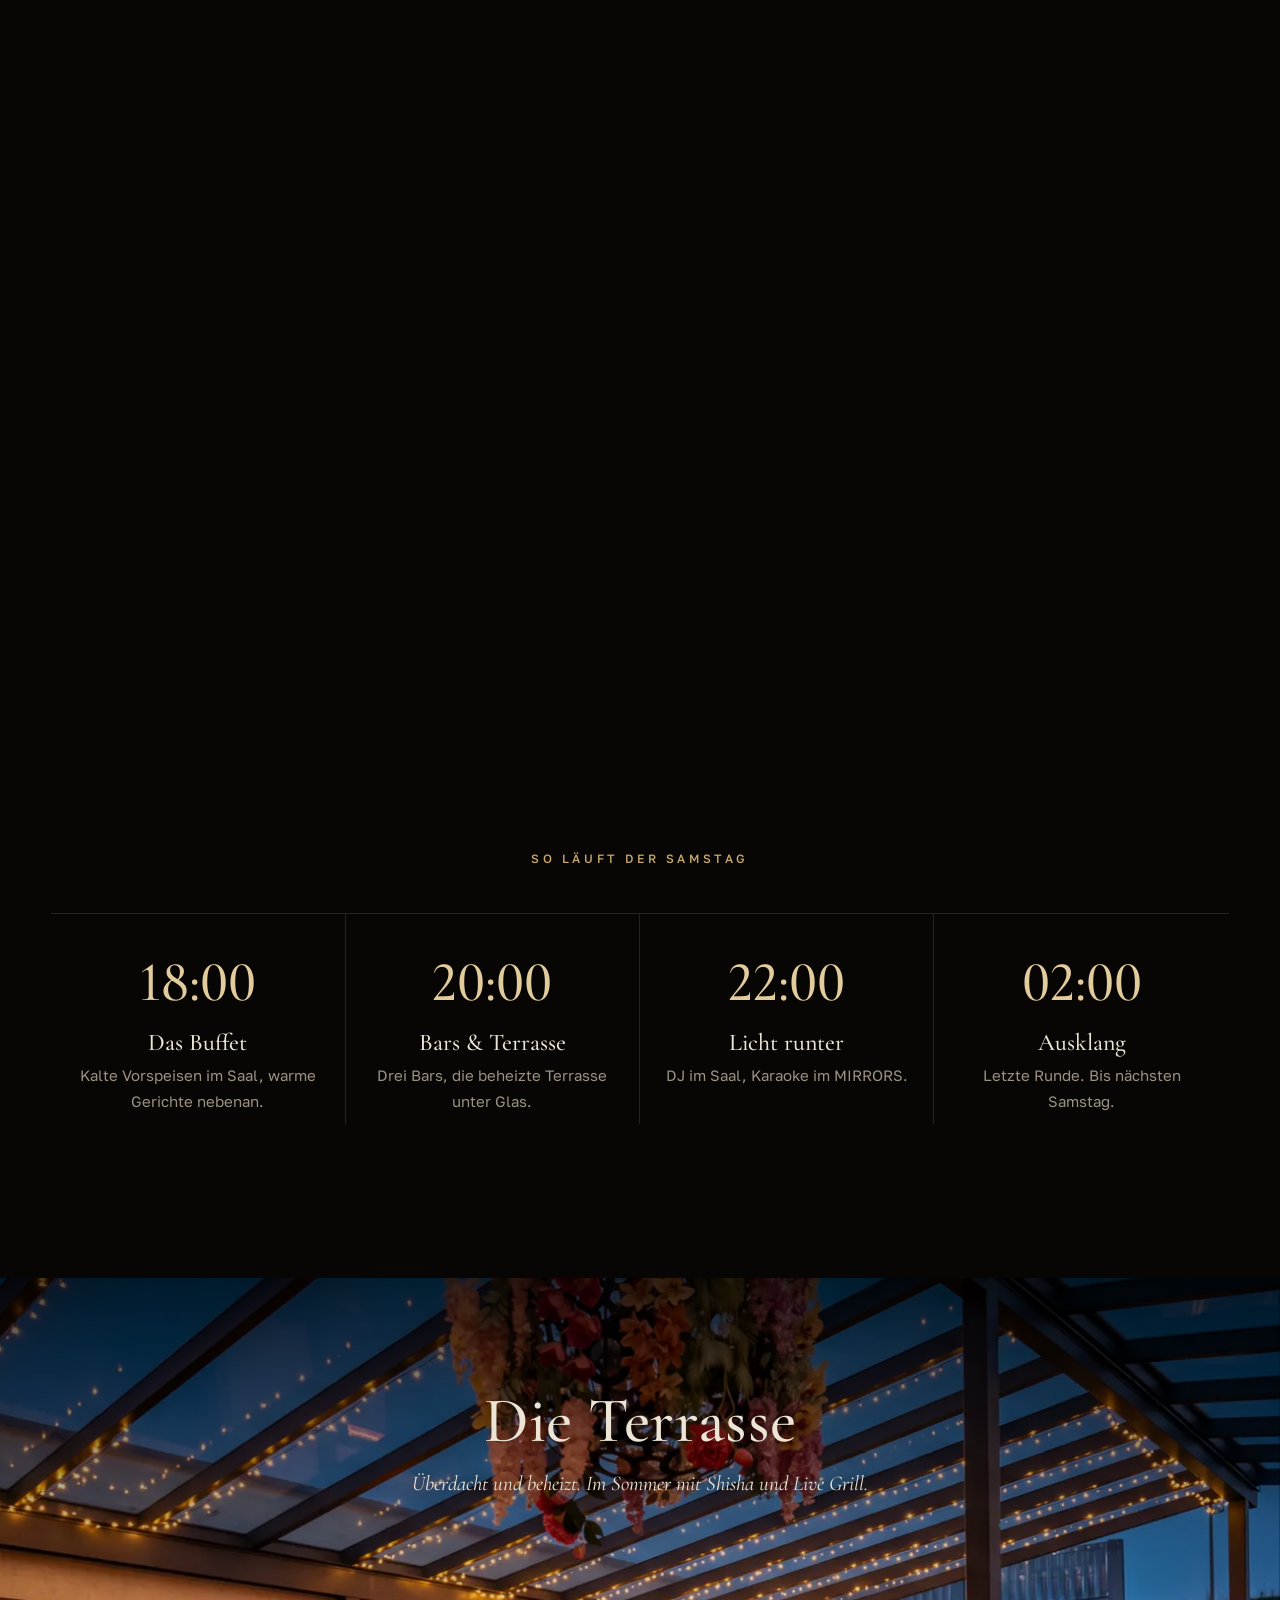
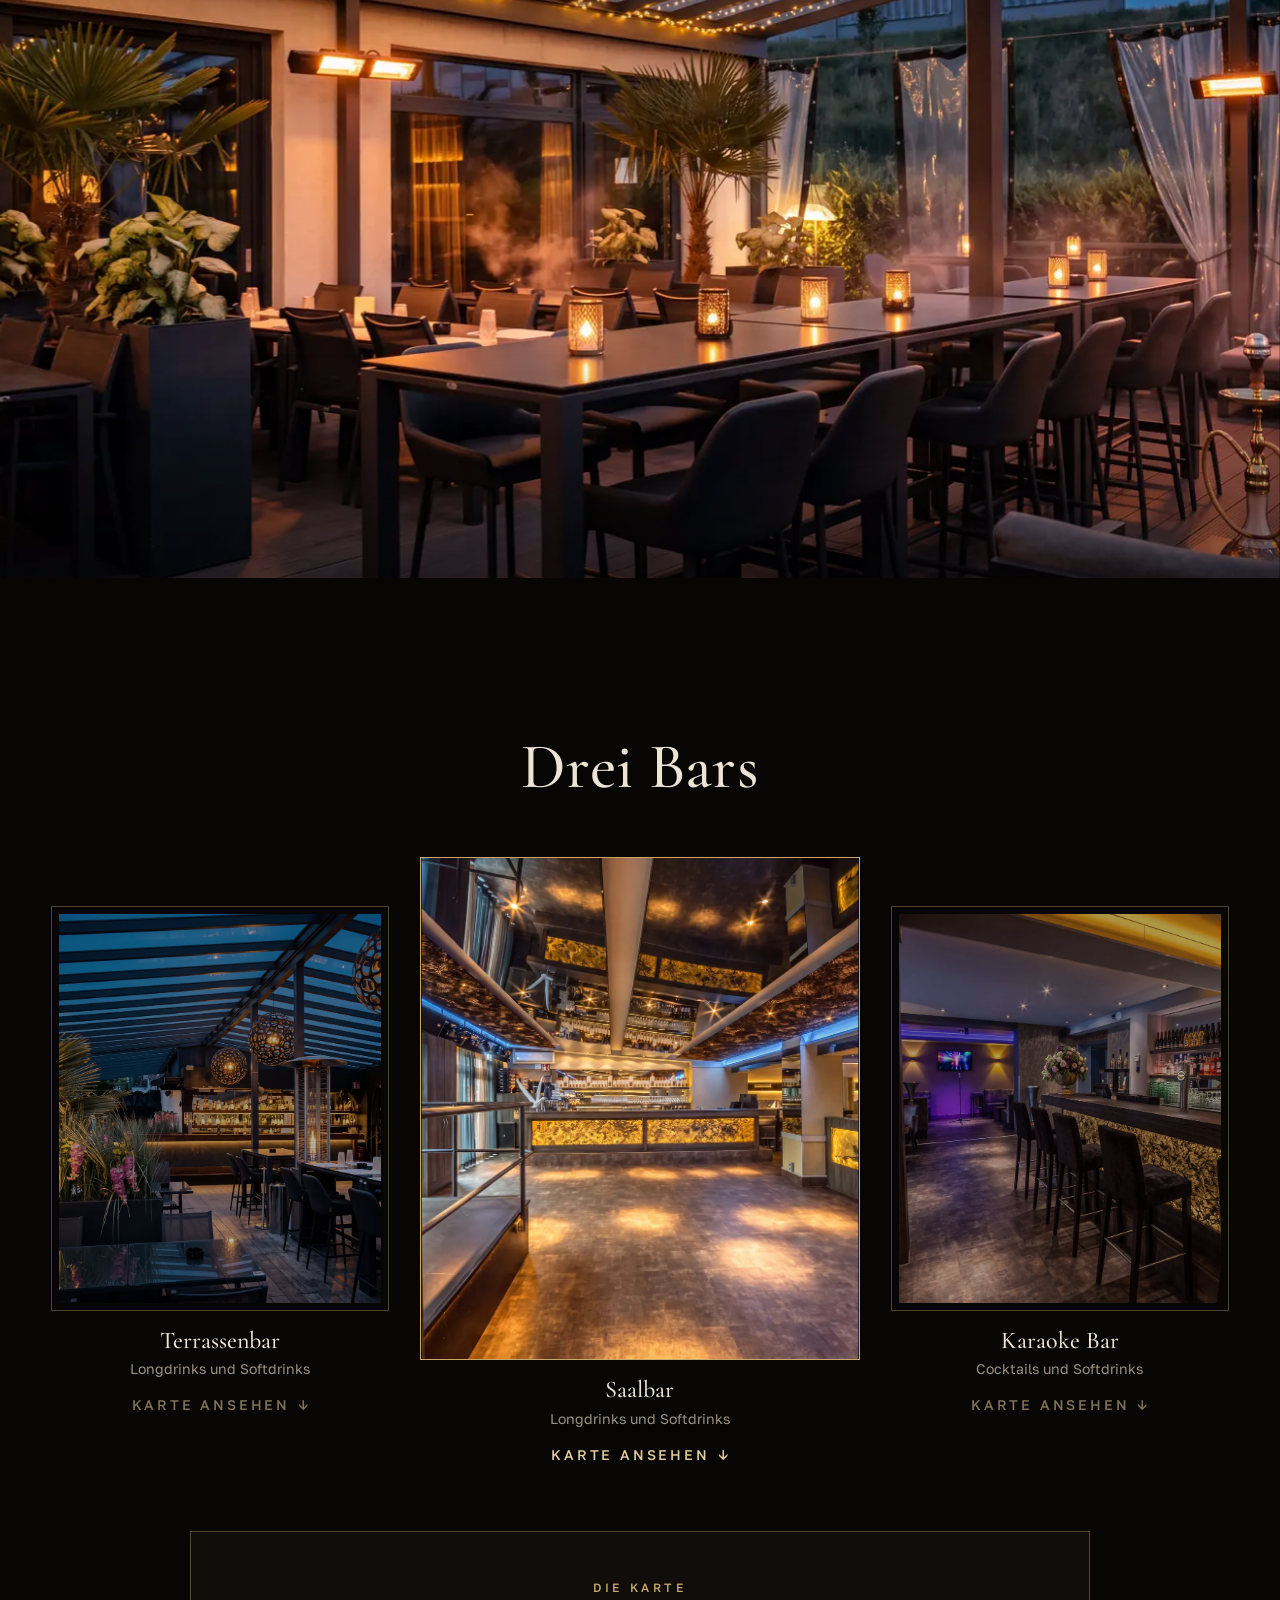
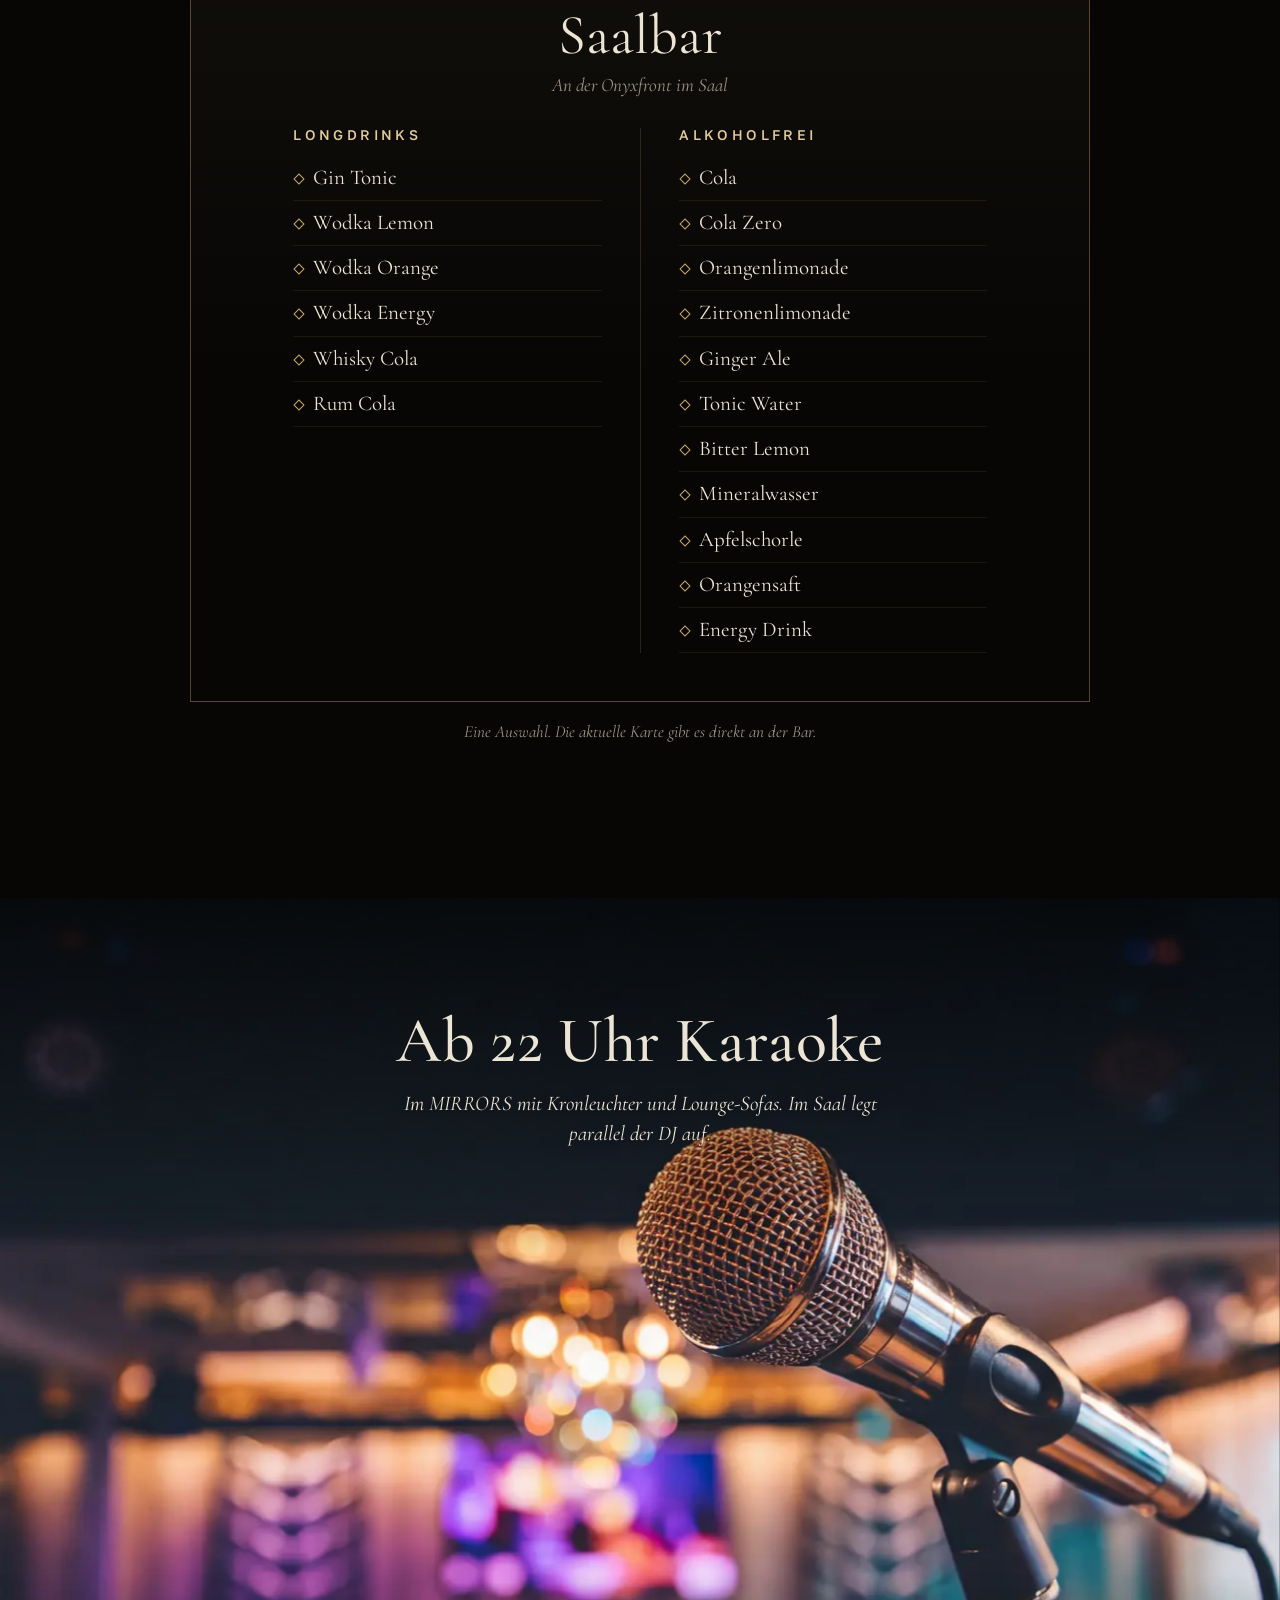
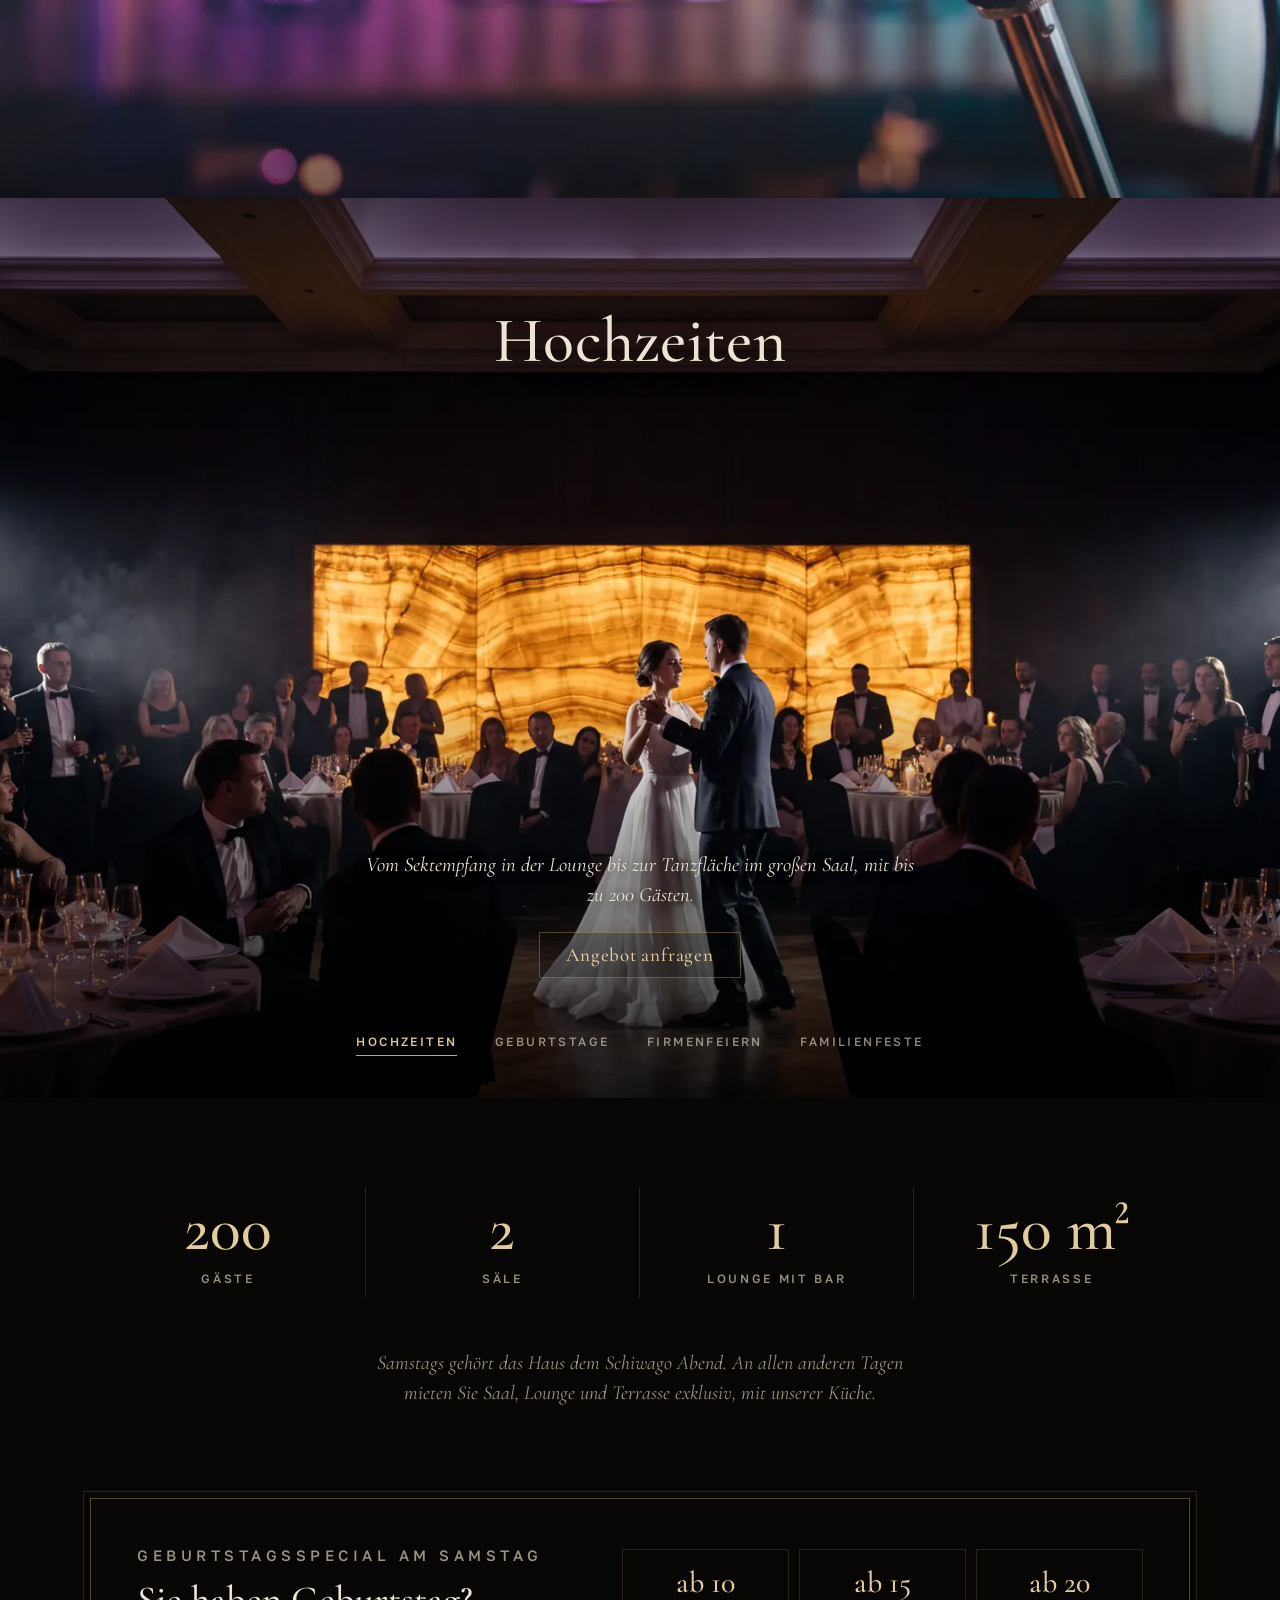
==== commit 8b9ffb06: "Kopfzeile: Angerhof-Logo oben links statt Schriftzug Co-Authored-By: Claude Opus 5.5 <noreply@anthro" ====
--- a/site/index.html
+++ b/site/index.html
@@ -13,14 +13,14 @@
 <link rel="preconnect" href="https://fonts.googleapis.com">
 <link rel="preconnect" href="https://fonts.gstatic.com" crossorigin>
 <link href="https://fonts.googleapis.com/css2?family=Cormorant+Garamond:ital,wght@0,400;0,500;0,600;1,400;1,500&family=Golos+Text:wght@400;500&display=swap" rel="stylesheet">
-<link rel="stylesheet" href="assets/css/style.css?v=1795454091">
-<script src="assets/js/img.js?v=1795454091"></script>
+<link rel="stylesheet" href="assets/css/style.css?v=1795728515">
+<script src="assets/js/img.js?v=1795728515"></script>
 <script>window.DRS_IG_FEED = ""; /* Behold-JSON-Link eintragen = neue Instagram-Videos erscheinen automatisch (docs/instagram.md) */</script>
 </head>
 <body>
 
 <header class="nav" id="nav">
-  <a class="nav__mark" href="#top" aria-label="Dr. Schiwago, nach oben">DR. SCHIWAGO</a>
+  <a class="nav__mark nav__mark--logo" href="#top" aria-label="Angerhof · Dr. Schiwago, nach oben"><img src="assets/img/angerhof-logo-weiss.webp" alt="Angerhof Restaurant und Eventlocation" width="900" height="340"></a>
   <nav class="nav__links" aria-label="Hauptmenü">
     <a href="#buffet">Buffet</a>
     <a href="#abend">Der Abend</a>
@@ -160,7 +160,7 @@
     <div class="bars__row">
       <figure class="bar" data-need="bar-terrasse" tabindex="0" role="button" aria-label="Karte der Terrassenbar ansehen"><div class="frame bar__frame"><img data-img="bar-terrasse" alt="Die Terrassenbar unter dem Glasdach"></div><figcaption><b>Terrassenbar</b>Longdrinks und Softdrinks<span class="bar__hint">Karte ansehen</span></figcaption></figure>
       <figure class="bar is-active" data-need="bar-saal" tabindex="0" role="button" aria-label="Karte der Saalbar ansehen"><div class="frame bar__frame"><img data-img="bar-saal" alt="Die Saalbar mit Onyxfront"></div><figcaption><b>Saalbar</b>Longdrinks und Softdrinks<span class="bar__hint">Karte ansehen</span></figcaption></figure>
-      <figure class="bar" data-need="bar-karaoke" tabindex="0" role="button" aria-label="Karte der Karaoke Bar ansehen"><div class="frame bar__frame"><img data-img="bar-karaoke" alt="Die Karaoke Bar am MIRRORS"></div><figcaption><b>Karaoke Bar</b>Cocktails und Softdrinks<span class="bar__hint">Karte ansehen</span></figcaption></figure>
+      <figure class="bar" data-need="bar-karaoke" tabindex="0" role="button" aria-label="Karte der Karaoke Bar ansehen"><div class="frame bar__frame"><img data-img="bar-karaoke" alt="Die Karaoke Bar im Foyer"></div><figcaption><b>Karaoke Bar</b>Cocktails und Softdrinks<span class="bar__hint">Karte ansehen</span></figcaption></figure>
     </div>
     <div class="barmenu" aria-live="polite">
       <article class="barmenu__card" data-bar="bar-terrasse">
@@ -172,7 +172,7 @@
         <div class="barmenu__cols"><div><p class="barmenu__t">Longdrinks</p><ul><li>Gin Tonic</li><li>Wodka Lemon</li><li>Wodka Orange</li><li>Wodka Energy</li><li>Whisky Cola</li><li>Rum Cola</li></ul></div><div><p class="barmenu__t">Alkoholfrei</p><ul><li>Cola</li><li>Cola Zero</li><li>Orangenlimonade</li><li>Zitronenlimonade</li><li>Ginger Ale</li><li>Tonic Water</li><li>Bitter Lemon</li><li>Mineralwasser</li><li>Apfelschorle</li><li>Orangensaft</li><li>Energy Drink</li></ul></div></div>
       </article>
       <article class="barmenu__card" data-bar="bar-karaoke">
-        <header class="barmenu__head"><p class="eyebrow">Die Karte</p><h3>Karaoke Bar</h3><p class="barmenu__where">Direkt am MIRRORS</p></header>
+        <header class="barmenu__head"><p class="eyebrow">Die Karte</p><h3>Karaoke Bar</h3><p class="barmenu__where">Im Foyer, direkt am Eingang</p></header>
         <div class="barmenu__cols"><div><p class="barmenu__t">Cocktails</p><ul><li>Mojito</li><li>Caipirinha</li><li>Piña Colada</li><li>Sex on the Beach</li><li>Moscow Mule</li><li>Long Island Iced Tea</li><li>Espresso Martini</li></ul></div><div><p class="barmenu__t">Alkoholfrei</p><ul><li>Cola</li><li>Cola Zero</li><li>Orangenlimonade</li><li>Zitronenlimonade</li><li>Ginger Ale</li><li>Tonic Water</li><li>Bitter Lemon</li><li>Mineralwasser</li><li>Apfelschorle</li><li>Orangensaft</li><li>Energy Drink</li></ul></div></div>
       </article>
       <p class="barmenu__note">Eine Auswahl. Die aktuelle Karte gibt es direkt an der Bar.</p>
@@ -321,7 +321,7 @@
       <details><summary>Was steht auf dem Buffet?</summary><p>Über 50 Gerichte der russischen, ukrainischen, georgischen, armenischen und usbekischen Küche: Schaschlik und Lule Kebab vom Holzkohlengrill, Plov, Fisch- und Fleischgerichte, kalte Vorspeisen, Salate, hausgemachte Torten. Die Auswahl wechselt wöchentlich.</p></details>
       <details><summary>Kann ich das Essen auch am Tisch haben?</summary><p>Ja. Gegen einen kleinen Aufpreis pro Person servieren wir die Vorspeisen an den Tisch, auf Wunsch auch die Hauptgänge.</p></details>
       <details><summary>Gibt es einen Dresscode?</summary><p>Ja: schick, aber nicht sportlich. Sportkleidung, Caps, Mützen und Jogginghosen passen nicht zum Abend.</p></details>
-      <details><summary>Gibt es Karaoke?</summary><p>Ja, ab 22 Uhr im MIRRORS, mit eigener Karaoke Bar direkt daneben. Im Saal legt parallel der DJ auf.</p></details>
+      <details><summary>Gibt es Karaoke?</summary><p>Ja, ab 22 Uhr im MIRRORS. Die Karaoke Bar mit Cocktails ist gleich nebenan im Foyer, direkt am Eingang. Im Saal legt parallel der DJ auf.</p></details>
       <details><summary>Kann man draußen sitzen und Shisha rauchen?</summary><p>Die Terrasse ist überdacht und beheizt. In der warmen Jahreszeit gibt es dort den ganzen Abend Shisha.</p></details>
       <details><summary>Kann ich eine private Feier ausrichten?</summary><p>Ja, an allen Tagen außer samstags mieten Sie unser Haus exklusiv, mit bis zu 200 Gästen. Samstags planen wir Geburtstage und große Runden gern mitten im Schiwago Abend.</p></details>
     </div>
@@ -348,6 +348,6 @@
   <p class="lightbox__cap"></p>
 </div>
 
-<script src="assets/js/app.js?v=1795454091"></script>
+<script src="assets/js/app.js?v=1795728515"></script>
 </body>
 </html>
--- a/site/assets/css/style.css
+++ b/site/assets/css/style.css
@@ -489,3 +489,11 @@
   .barmenu li { font-size: 19px; }
   .bar__hint { font-size: 14px; }
 }
+
+/* Kopfzeile: Angerhof-Logo oben links (Eugen 26.11.2026), immer sichtbar */
+.nav__mark--logo { opacity: 1 !important; padding: 2px 0; }
+.nav__mark--logo img { display: block; height: 52px; width: auto; max-width: none; }
+.nav.is-solid .nav__mark--logo img { height: 46px; }
+@media (max-width: 720px) {
+  .nav__mark--logo img, .nav.is-solid .nav__mark--logo img { height: 34px; }
+}
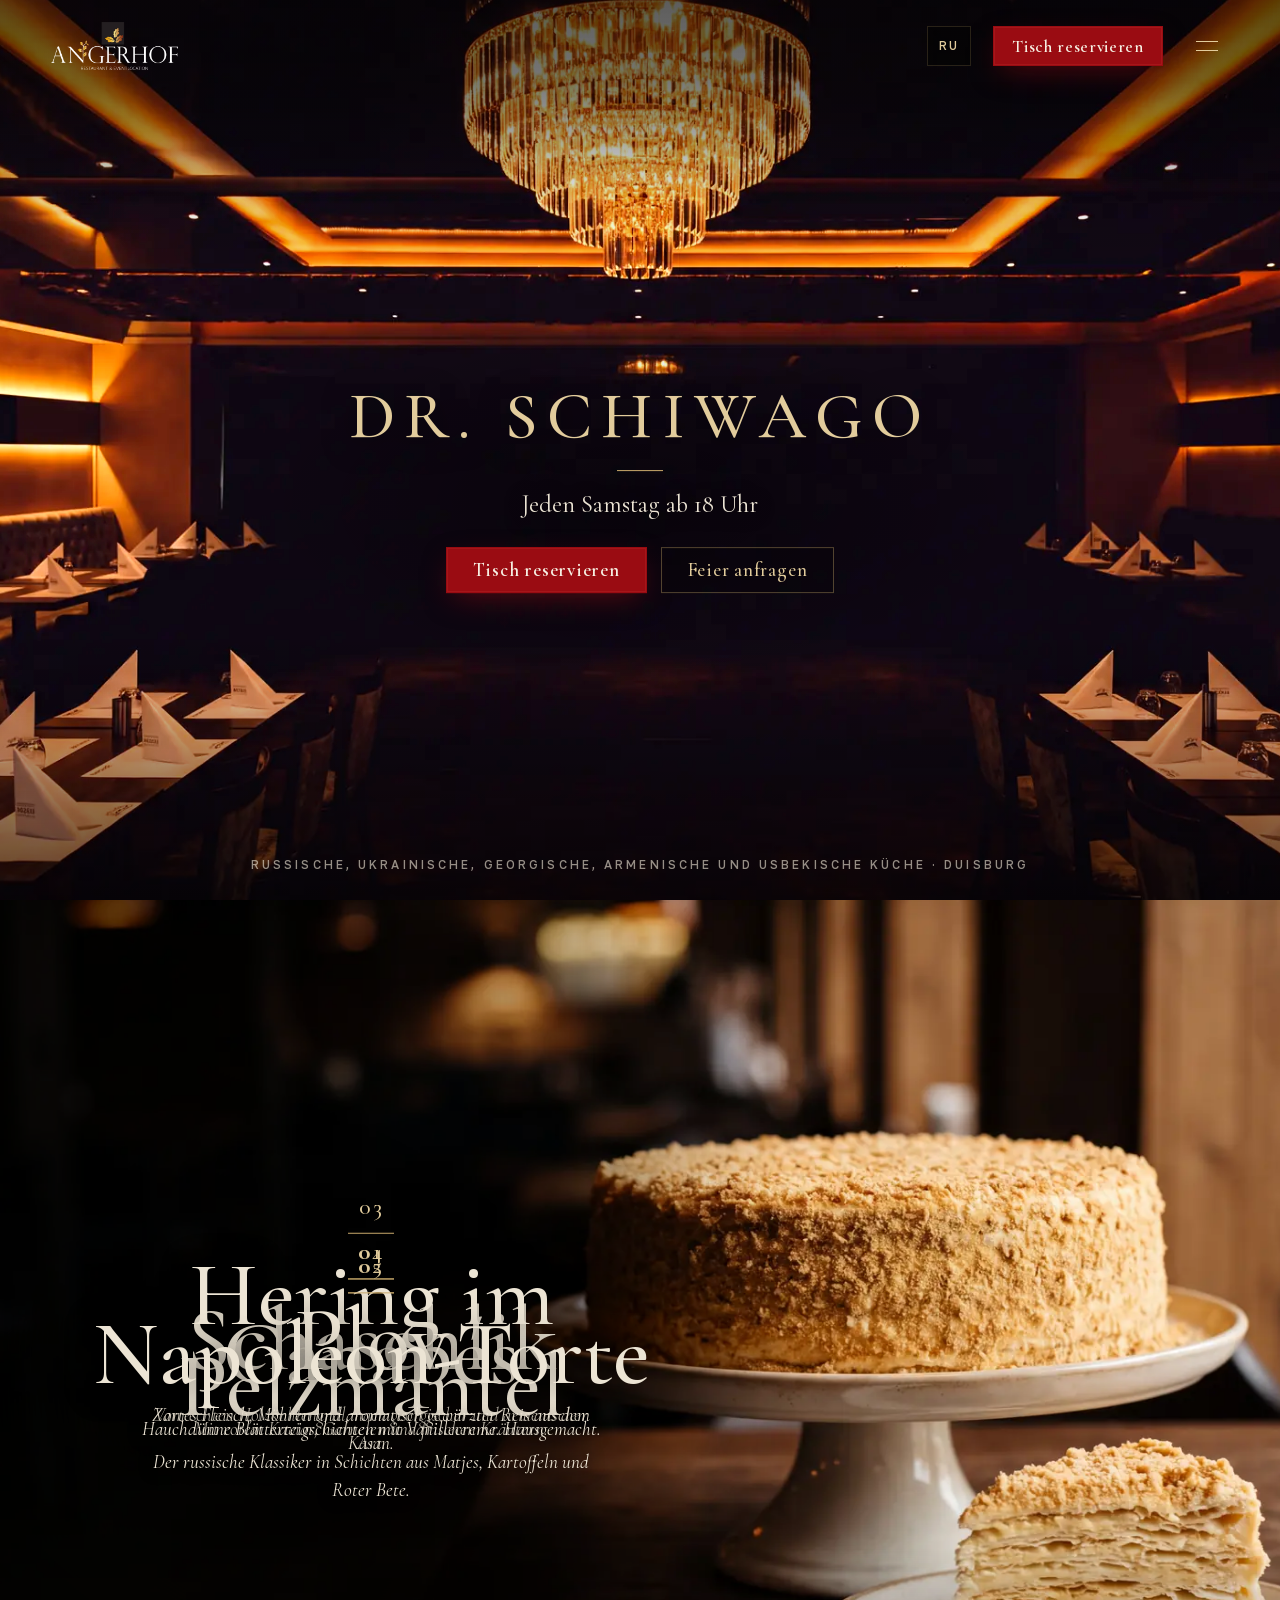
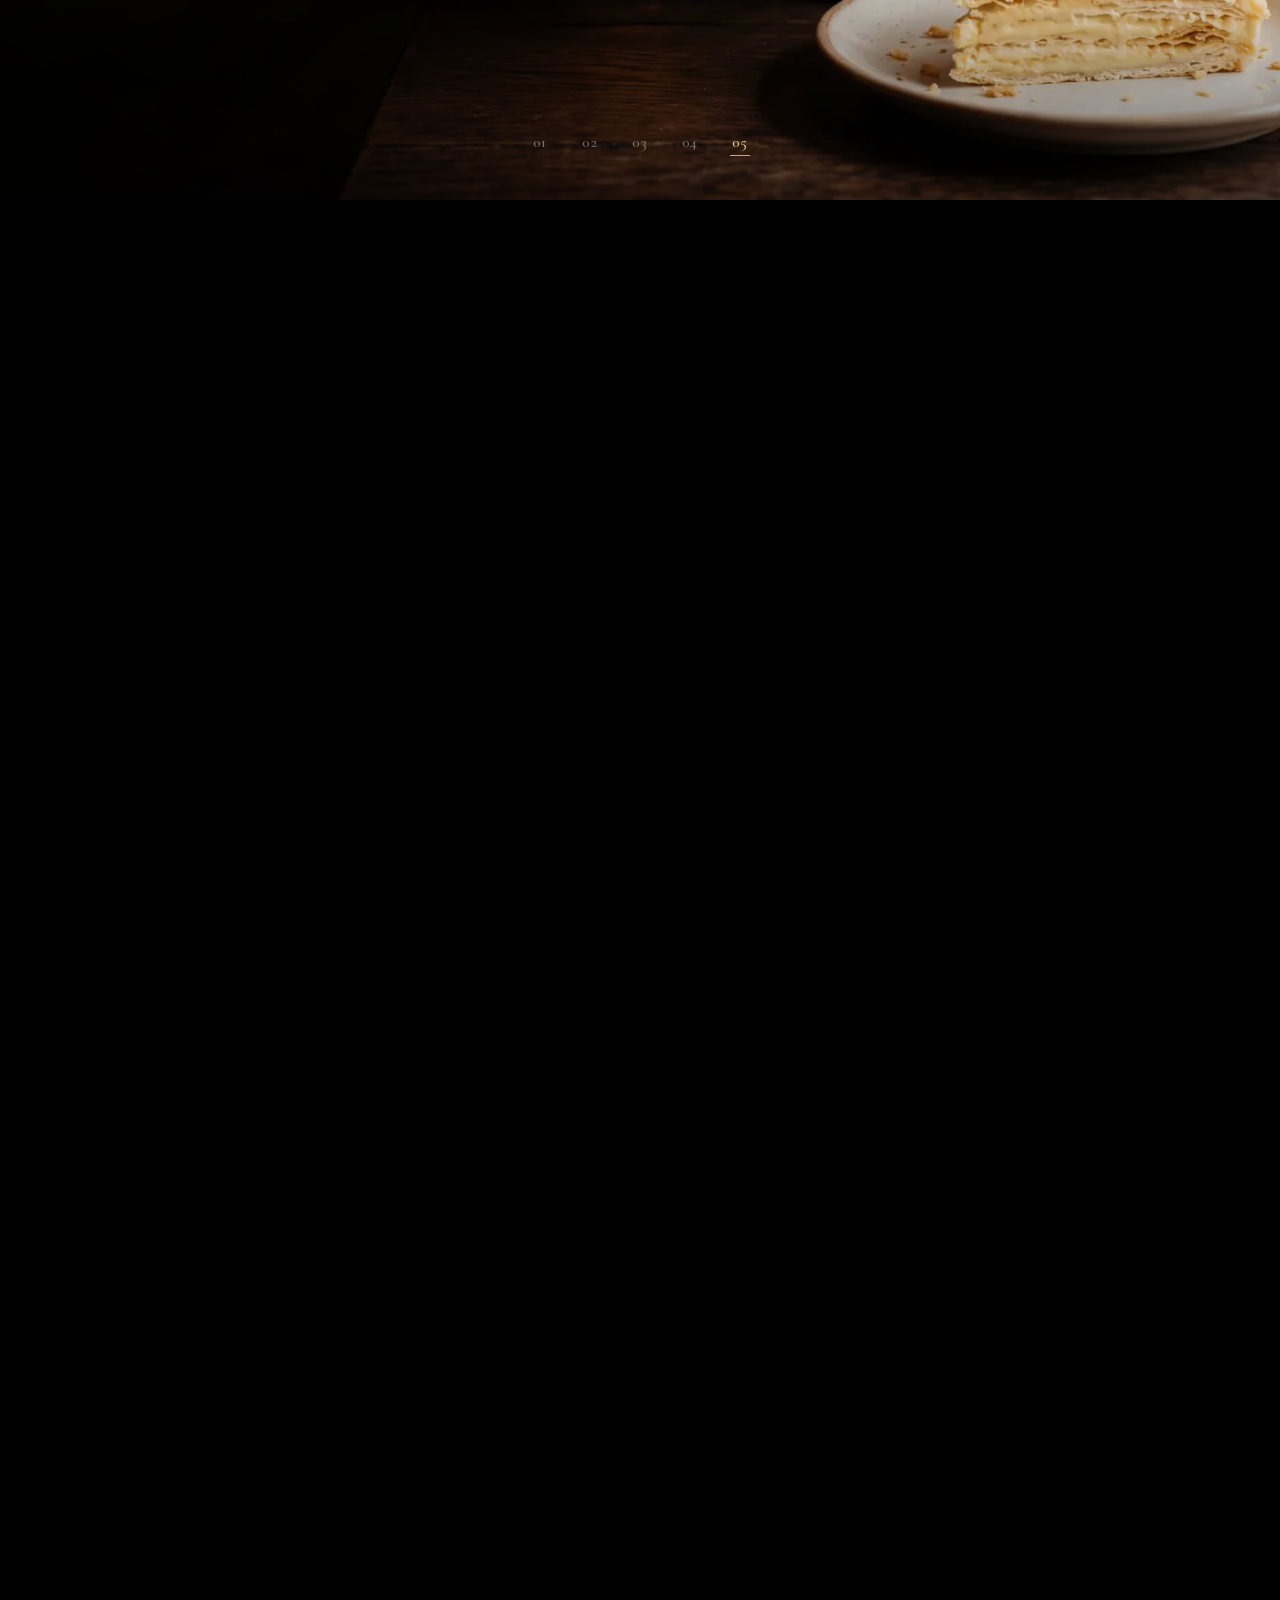
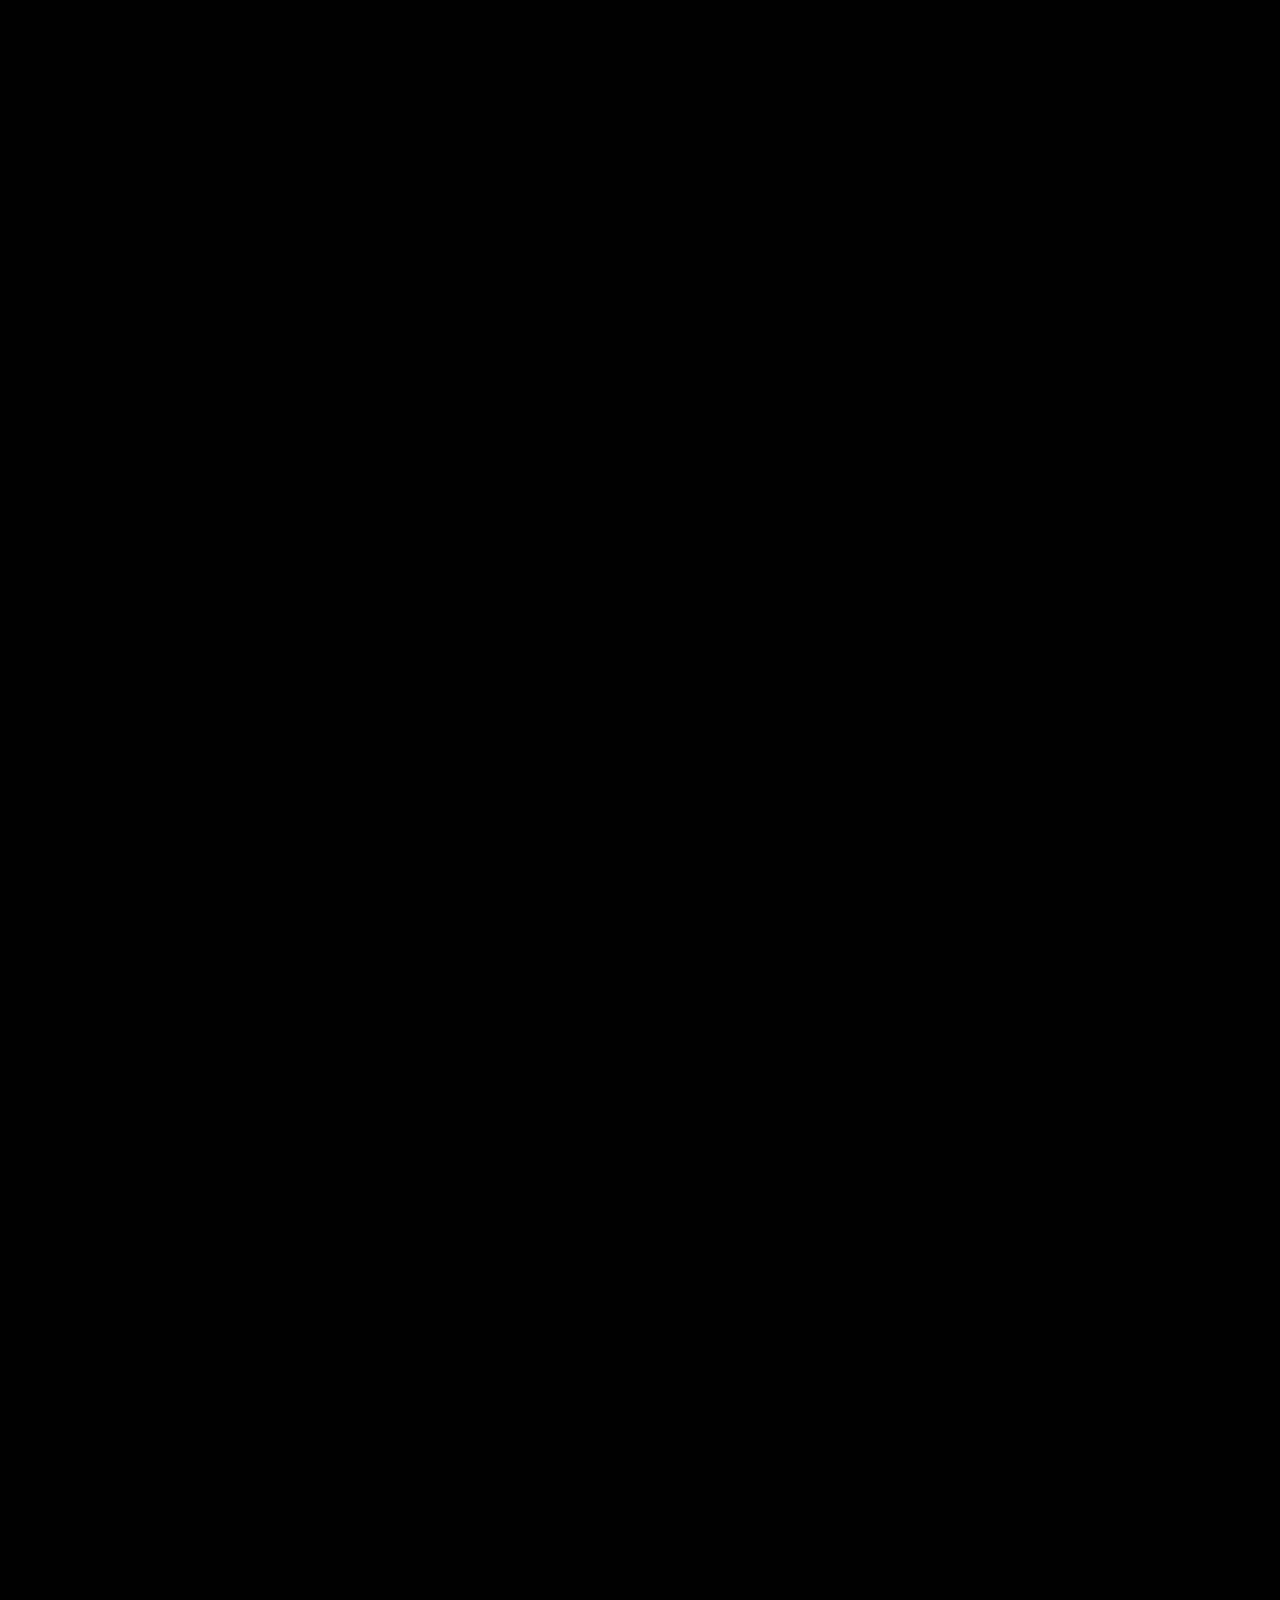
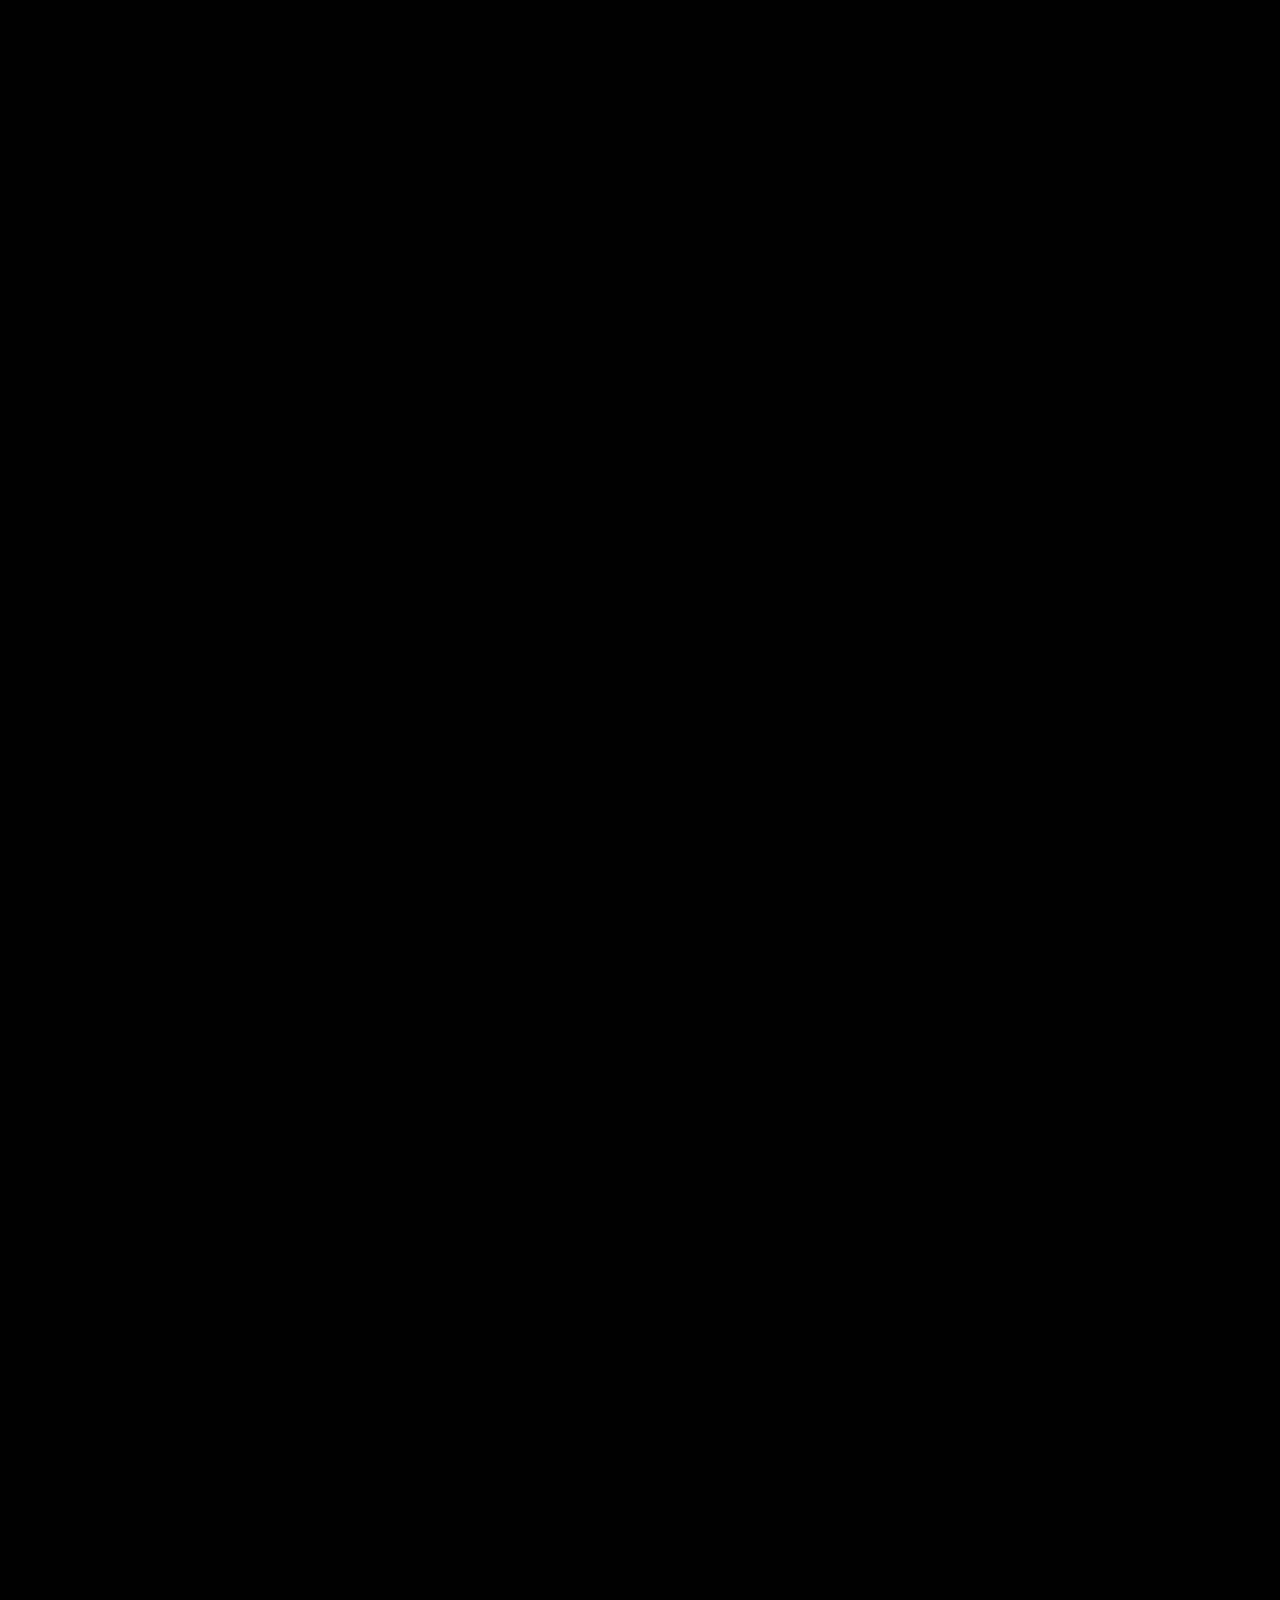
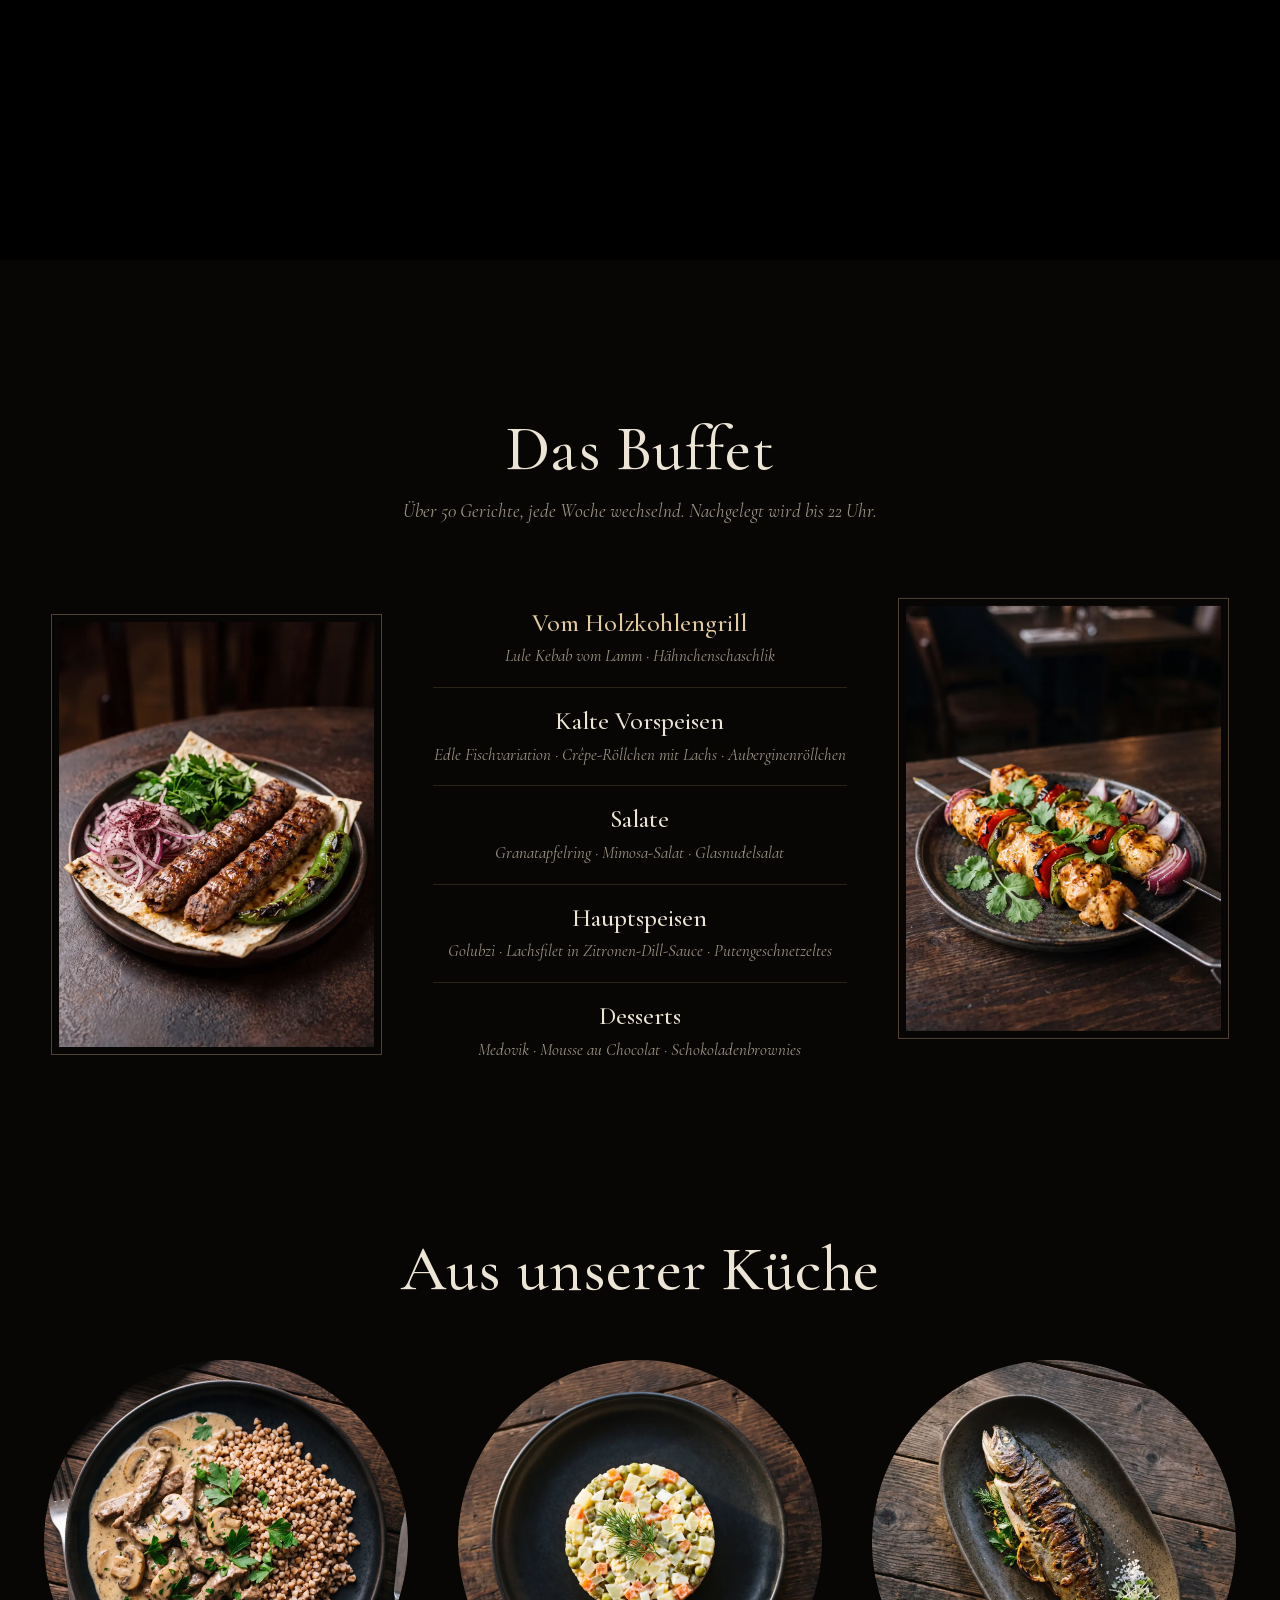
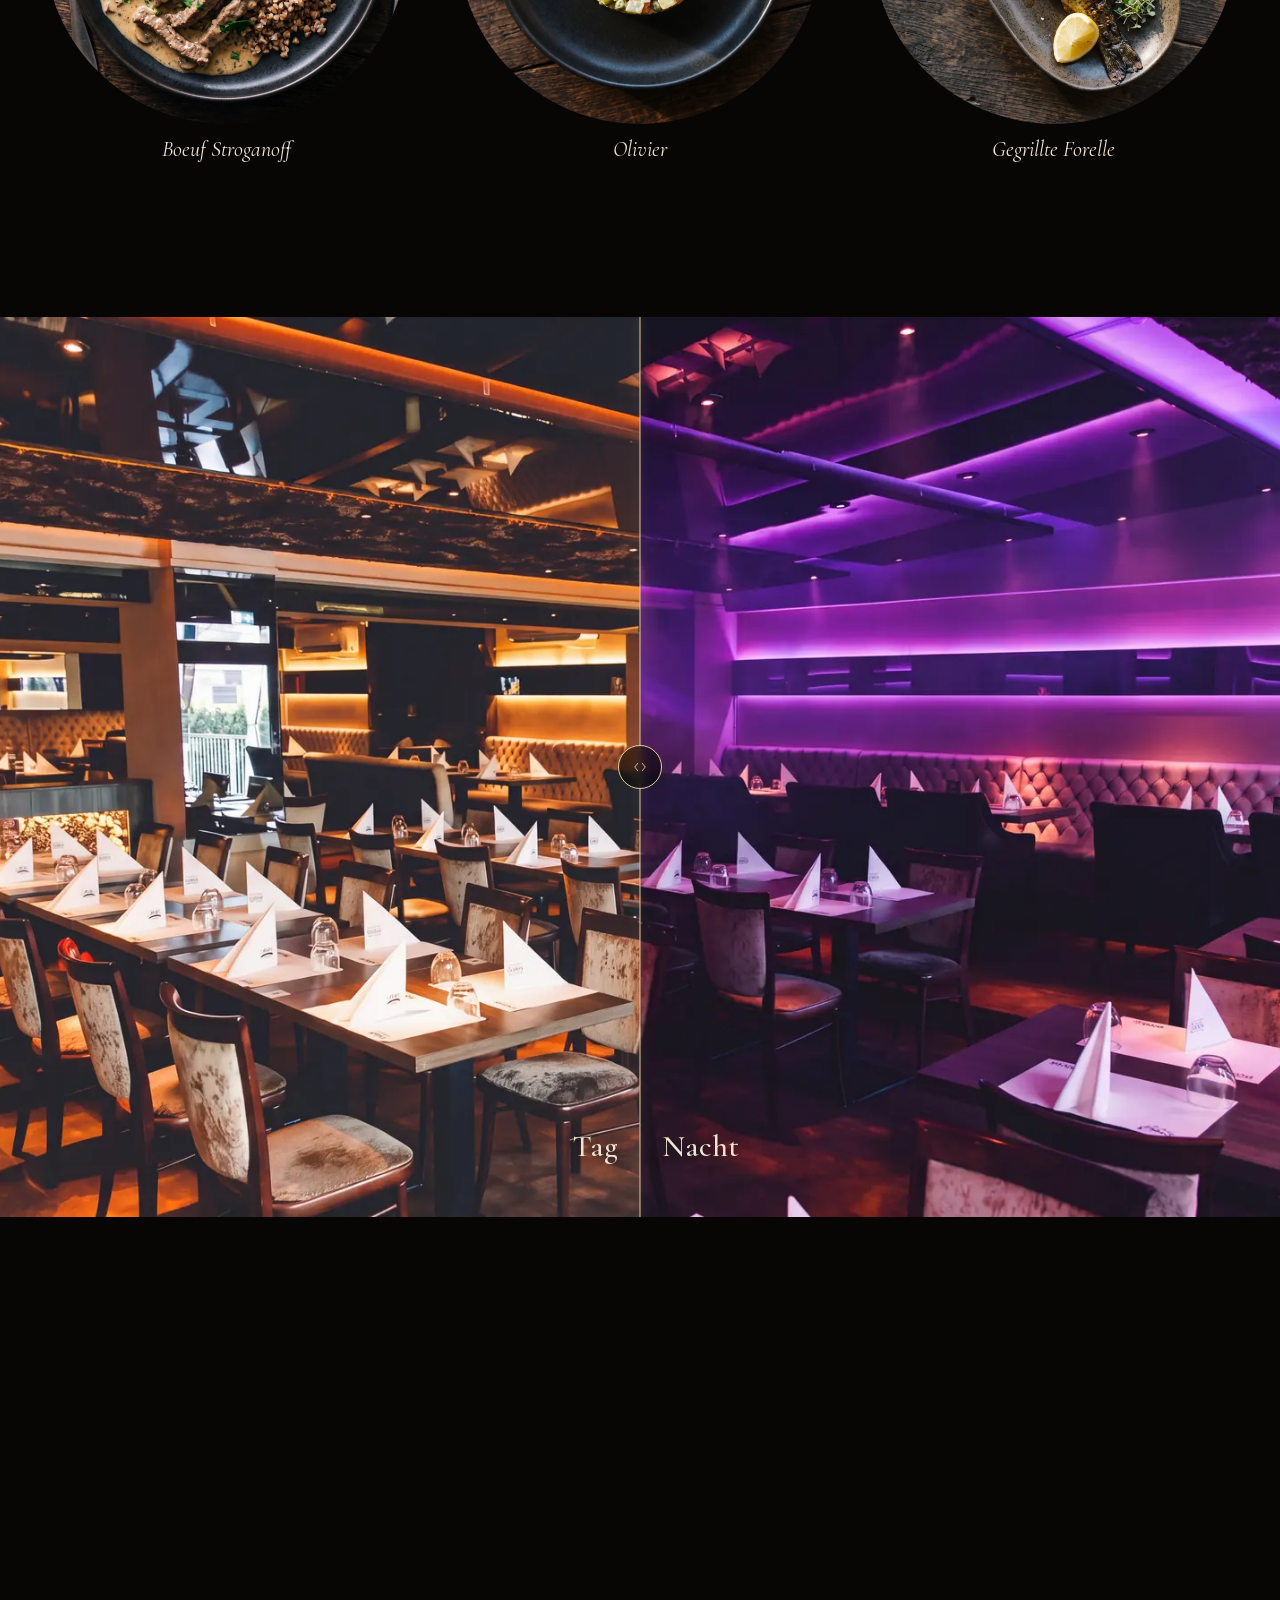
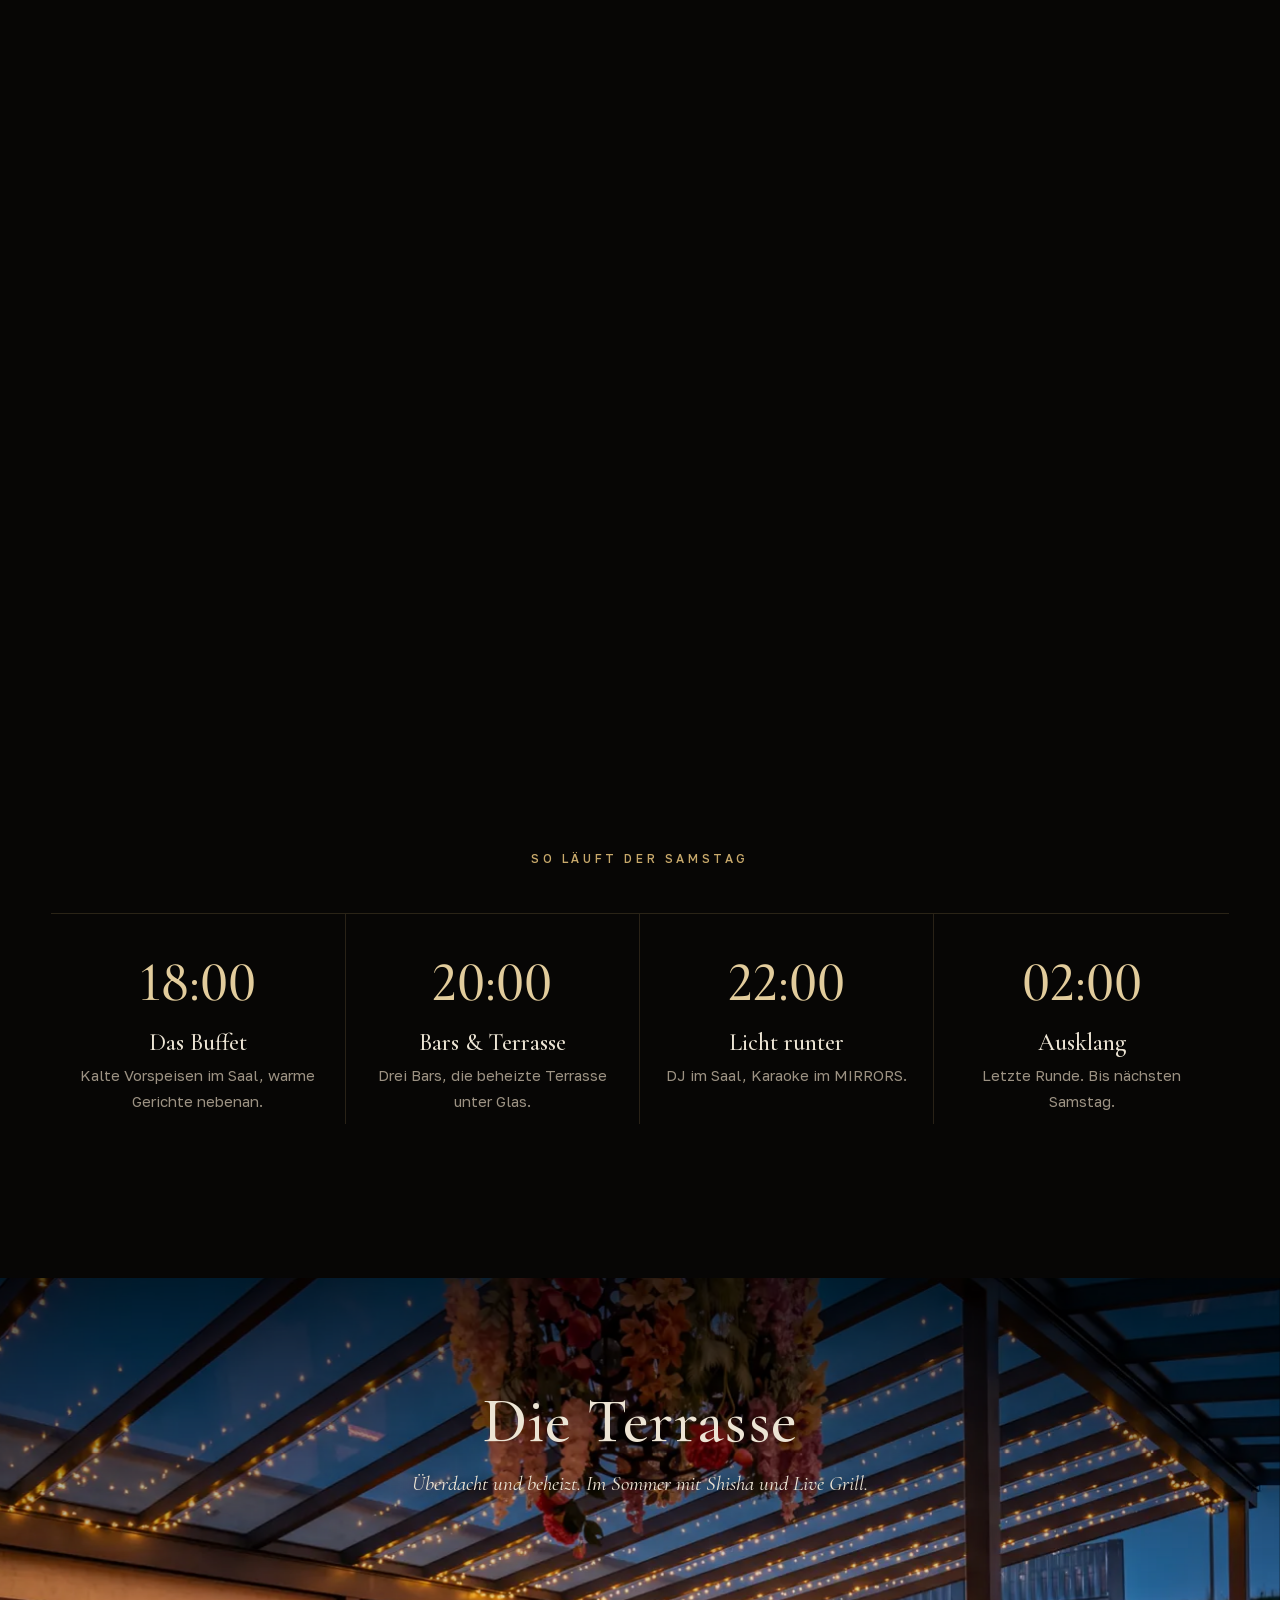
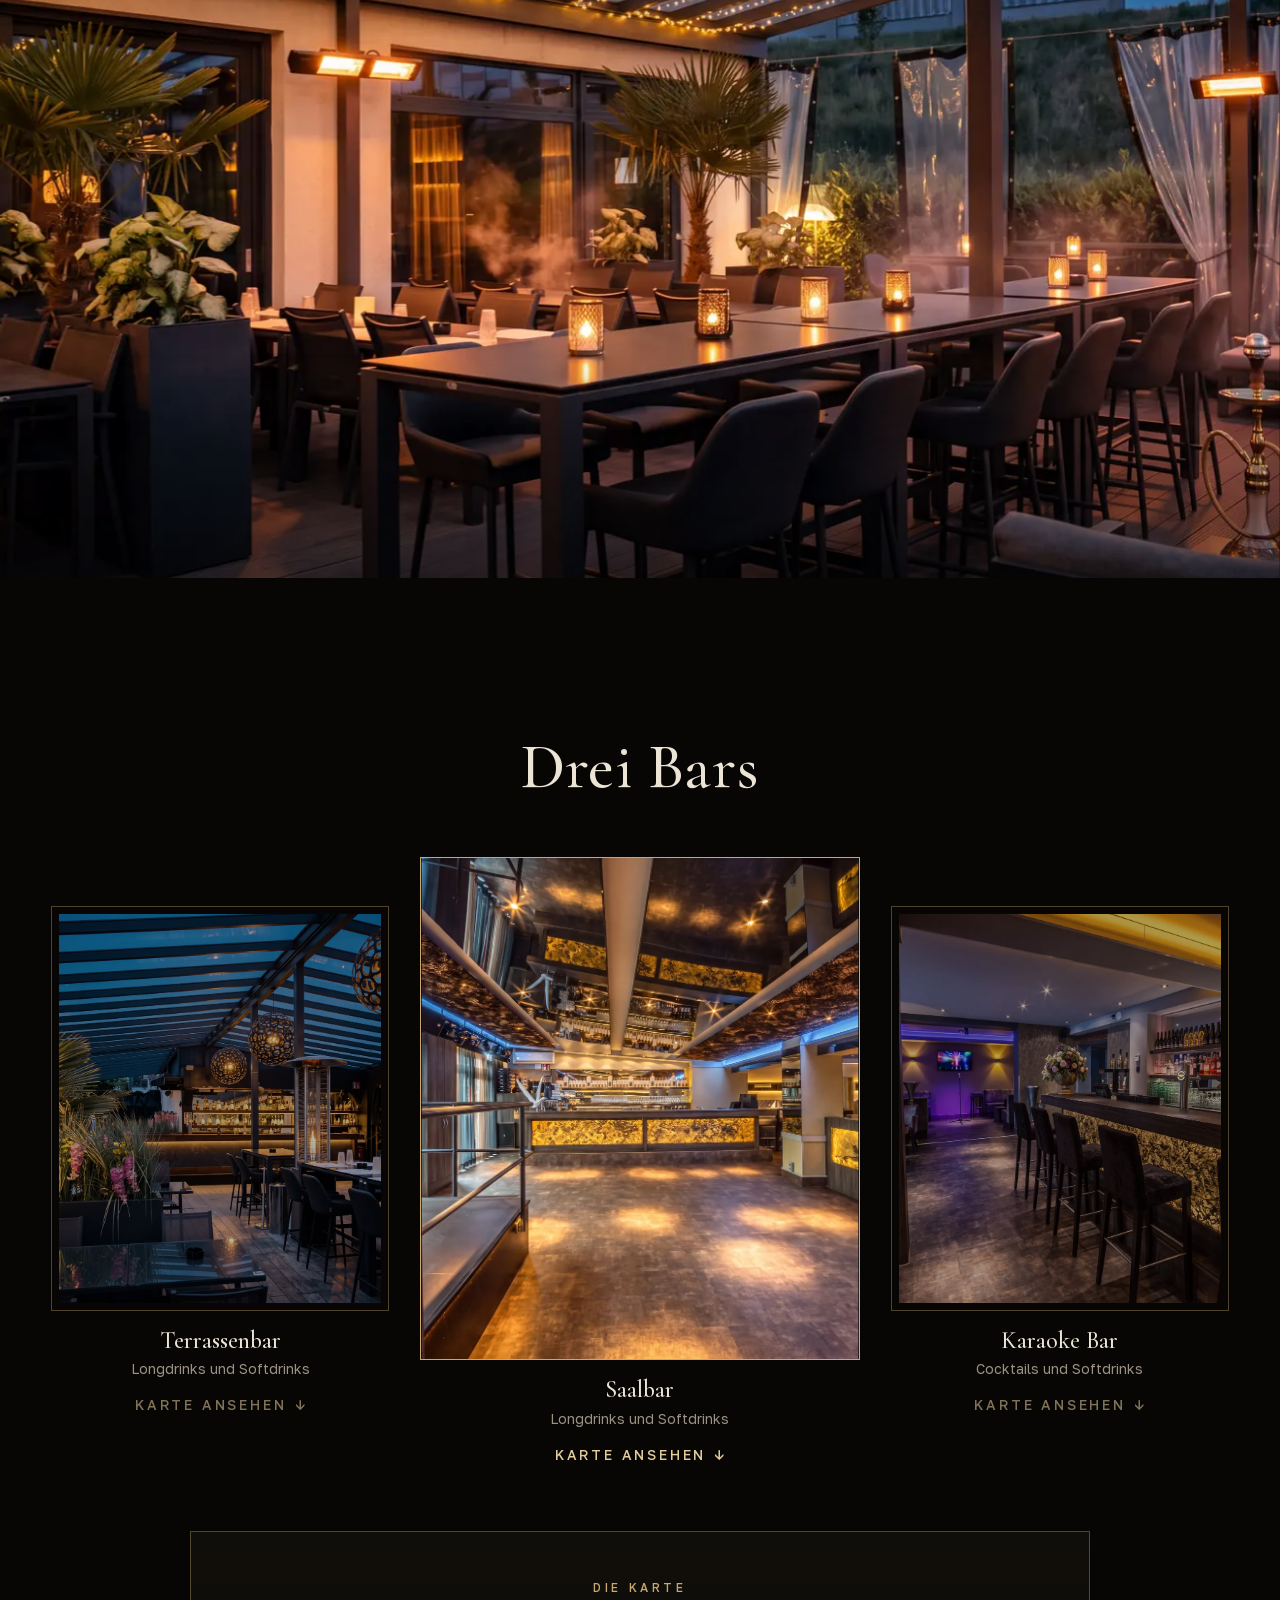
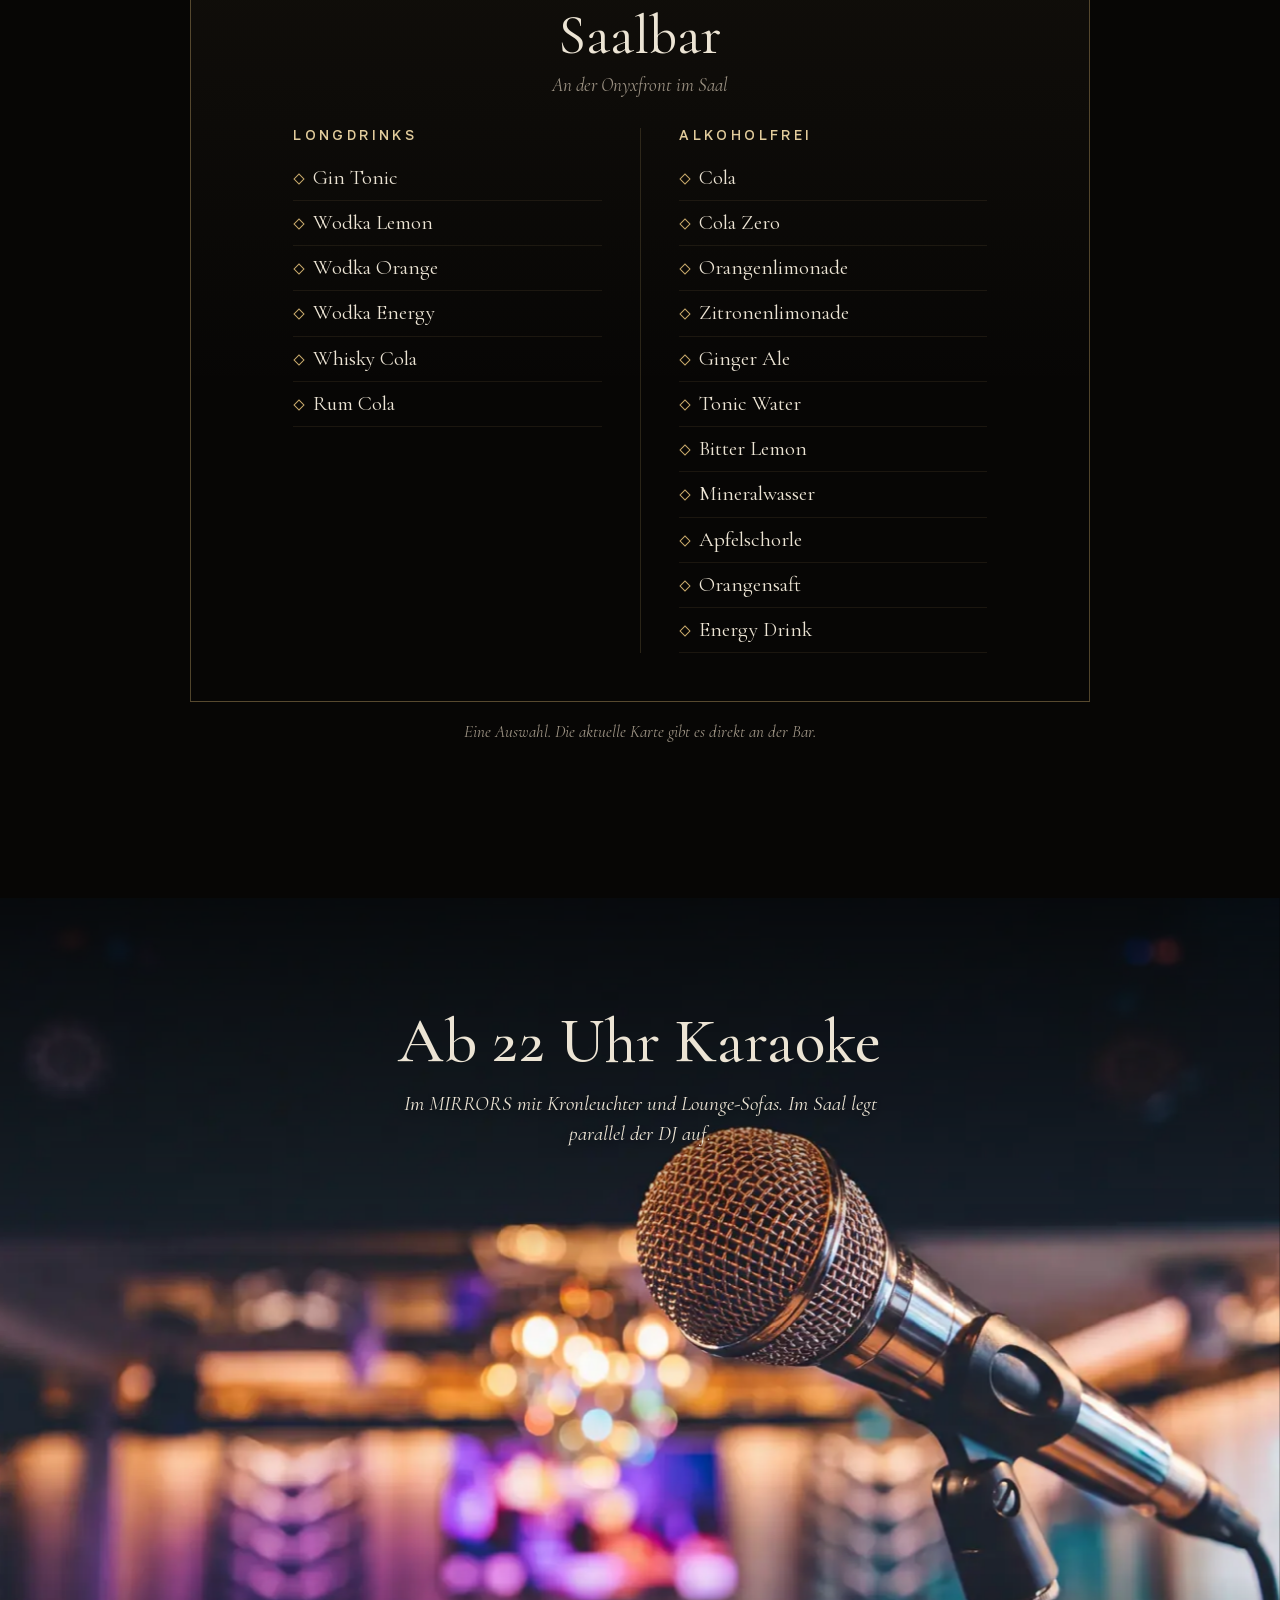
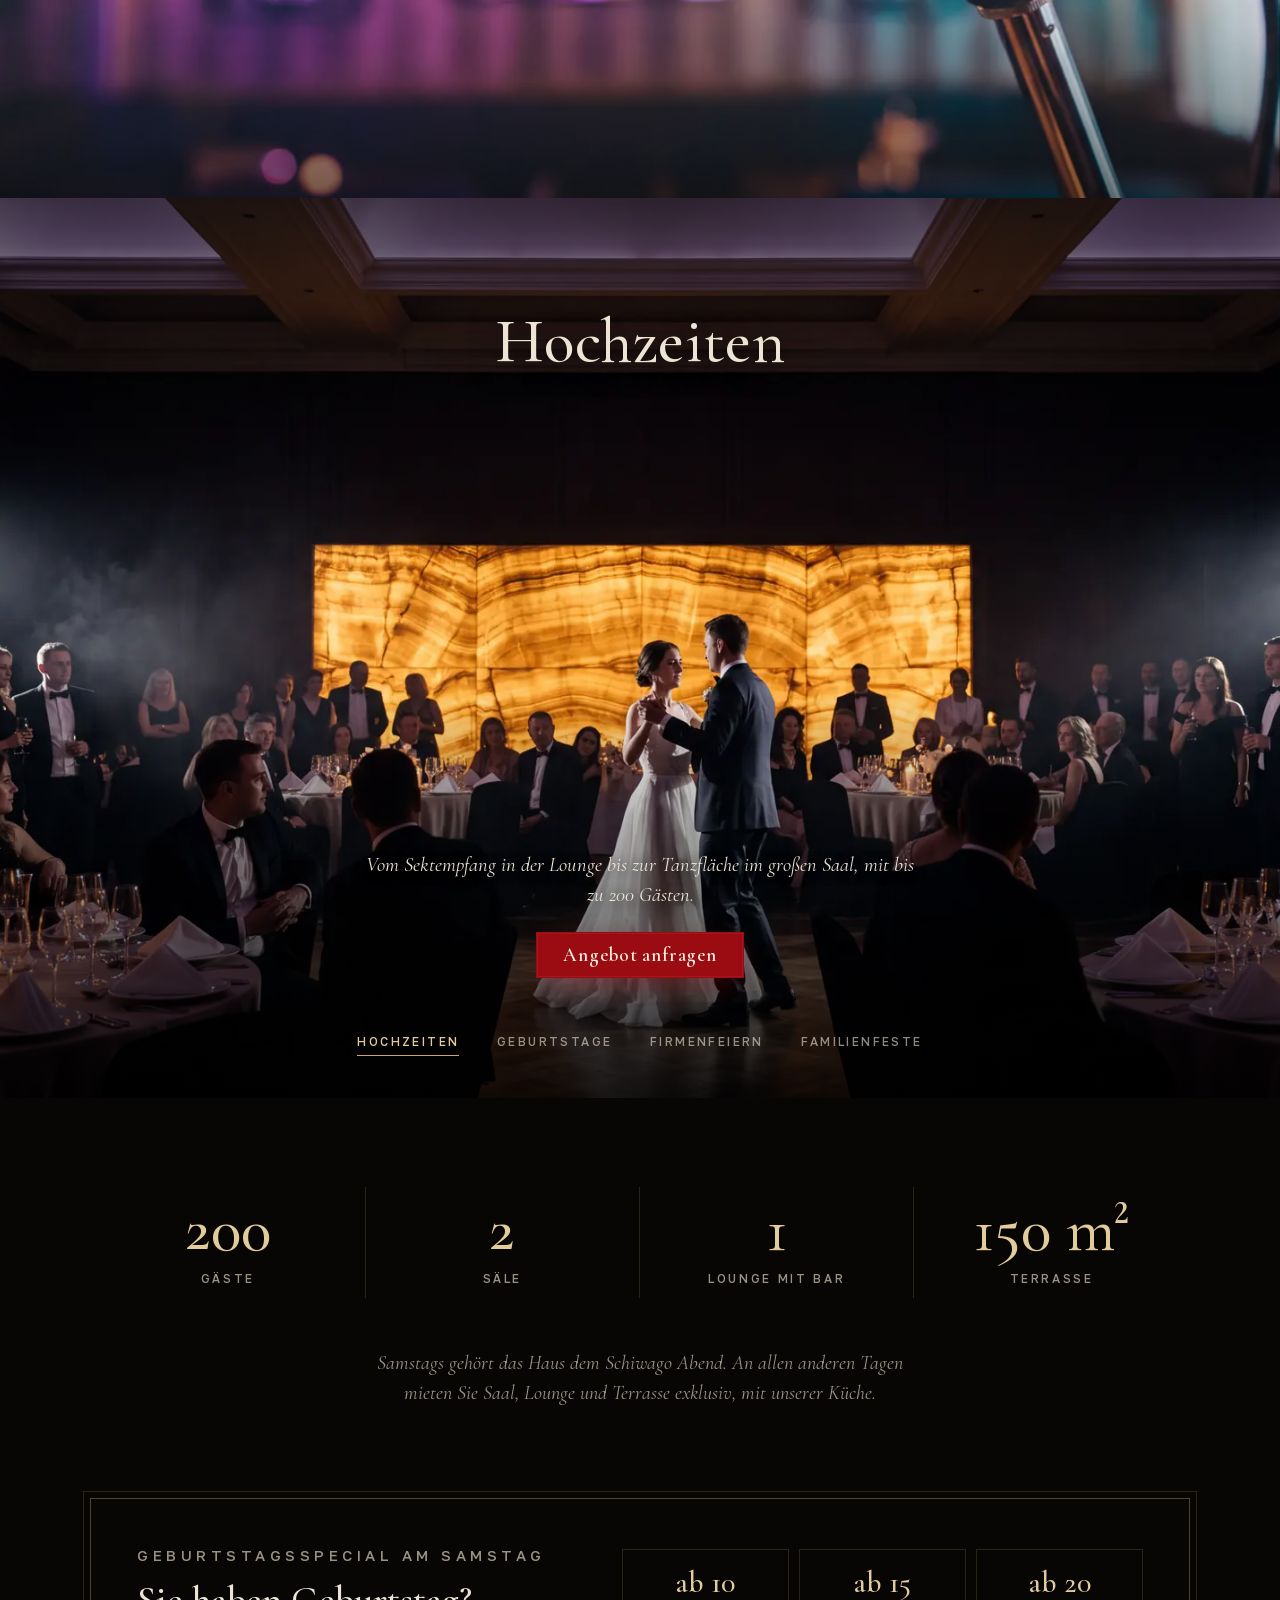
==== commit b2b2c0db: "Ladezeit: Startbild direkt im HTML + Vorladen, Titel ohne Wartezeit, Schriften lokal; Logo gleich gr" ====
--- a/site/index.html
+++ b/site/index.html
@@ -10,17 +10,18 @@
 <link rel="alternate" hreflang="de" href="https://engelstraenen.github.io/drschiwago/index.html">
 <link rel="alternate" hreflang="ru" href="https://engelstraenen.github.io/drschiwago/ru/index.html">
 <link rel="icon" href="https://drschiwago.de/favicon.png">
-<link rel="preconnect" href="https://fonts.googleapis.com">
-<link rel="preconnect" href="https://fonts.gstatic.com" crossorigin>
-<link href="https://fonts.googleapis.com/css2?family=Cormorant+Garamond:ital,wght@0,400;0,500;0,600;1,400;1,500&family=Golos+Text:wght@400;500&display=swap" rel="stylesheet">
-<link rel="stylesheet" href="assets/css/style.css?v=1795728515">
-<script src="assets/js/img.js?v=1795728515"></script>
+<link rel="preload" as="image" href="assets/img/saal-kronleuchter-m-s.webp?v=1795730989" imagesrcset="assets/img/saal-kronleuchter-m-s.webp?v=1795730989 900w, assets/img/saal-kronleuchter-m-l.webp?v=1795730989 1800w" imagesizes="100vw" media="(max-aspect-ratio: 4/5)" fetchpriority="high">
+<link rel="preload" as="image" href="assets/img/saal-kronleuchter-s.webp?v=1795730989" imagesrcset="assets/img/saal-kronleuchter-s.webp?v=1795730989 1800w, assets/img/saal-kronleuchter-l.webp?v=1795730989 3840w" imagesizes="100vw" media="(min-aspect-ratio: 4.001/5)" fetchpriority="high">
+<link rel="preload" as="font" type="font/woff2" href="assets/fonts/cormorant-garamond-normal-latin.woff2" crossorigin>
+<link rel="stylesheet" href="assets/css/fonts.css?v=1795730989">
+<link rel="stylesheet" href="assets/css/style.css?v=1795730989">
+<script src="assets/js/img.js?v=1795730989"></script>
 <script>window.DRS_IG_FEED = ""; /* Behold-JSON-Link eintragen = neue Instagram-Videos erscheinen automatisch (docs/instagram.md) */</script>
 </head>
 <body>
 
 <header class="nav" id="nav">
-  <a class="nav__mark nav__mark--logo" href="#top" aria-label="Angerhof · Dr. Schiwago, nach oben"><img src="assets/img/angerhof-logo-weiss.webp" alt="Angerhof Restaurant und Eventlocation" width="900" height="340"></a>
+  <a class="nav__mark nav__mark--logo" href="#top" aria-label="Angerhof · Dr. Schiwago, nach oben"><img src="assets/img/angerhof-logo-weiss.webp?v=1795730989" alt="Angerhof Restaurant und Eventlocation" width="900" height="340"></a>
   <nav class="nav__links" aria-label="Hauptmenü">
     <a href="#buffet">Buffet</a>
     <a href="#abend">Der Abend</a>
@@ -41,7 +42,7 @@
 
   <!-- 1 · HERO -->
   <section class="hero" id="hero" data-need="saal-kronleuchter">
-    <img class="hero__img" data-img="saal-kronleuchter" alt="Der Saal von Dr. Schiwago mit Kristallkronleuchter im warmen Licht">
+    <picture class="hero__pic"><source media="(max-aspect-ratio: 4/5)" srcset="assets/img/saal-kronleuchter-m-s.webp?v=1795730989 900w, assets/img/saal-kronleuchter-m-l.webp?v=1795730989 1800w" sizes="100vw"><img class="hero__img" data-img="saal-kronleuchter" data-static src="assets/img/saal-kronleuchter-s.webp?v=1795730989" srcset="assets/img/saal-kronleuchter-s.webp?v=1795730989 1800w, assets/img/saal-kronleuchter-l.webp?v=1795730989 3840w" sizes="100vw" width="5504" height="3072" fetchpriority="high" decoding="async" alt="Der Saal von Dr. Schiwago mit Kristallkronleuchter im warmen Licht"></picture>
     <div class="hero__glow" aria-hidden="true"></div>
     <div class="hero__shade" aria-hidden="true"></div>
     <div class="hero__text">
@@ -196,7 +197,7 @@
       <h2 class="title events__title" data-ev-title>Hochzeiten</h2>
       <div class="events__copy">
         <p data-ev-text>Vom Sektempfang in der Lounge bis zur Tanzfläche im großen Saal, mit bis zu 200 Gästen.</p>
-        <a class="line-btn" data-ev-link href="anfrage.html?anlass=Hochzeit">Angebot anfragen</a>
+        <a class="line-btn line-btn--blood" data-ev-link href="anfrage.html?anlass=Hochzeit">Angebot anfragen</a>
       </div>
       <div class="events__tabs" role="tablist" aria-label="Anlass wählen">
         <button class="ev is-on" role="tab" aria-selected="true">Hochzeiten</button>
@@ -348,6 +349,6 @@
   <p class="lightbox__cap"></p>
 </div>
 
-<script src="assets/js/app.js?v=1795728515"></script>
+<script src="assets/js/app.js?v=1795730989"></script>
 </body>
 </html>
--- a/site/assets/css/fonts.css
+++ b/site/assets/css/fonts.css
@@ -0,0 +1,397 @@
+/* Schriften lokal (vorher Google Fonts), erzeugt mit tools/fonts_local.py */
+/* cyrillic-ext */
+@font-face {
+  font-family: 'Cormorant Garamond';
+  font-style: italic;
+  font-weight: 400;
+  font-display: swap;
+  src: url(../fonts/cormorant-garamond-italic-cyrillic-ext.woff2) format('woff2');
+  unicode-range: U+0460-052F, U+1C80-1C8A, U+20B4, U+2DE0-2DFF, U+A640-A69F, U+FE2E-FE2F;
+}
+/* cyrillic */
+@font-face {
+  font-family: 'Cormorant Garamond';
+  font-style: italic;
+  font-weight: 400;
+  font-display: swap;
+  src: url(../fonts/cormorant-garamond-italic-cyrillic.woff2) format('woff2');
+  unicode-range: U+0301, U+0400-045F, U+0490-0491, U+04B0-04B1, U+2116;
+}
+/* latin-ext */
+@font-face {
+  font-family: 'Cormorant Garamond';
+  font-style: italic;
+  font-weight: 400;
+  font-display: swap;
+  src: url(../fonts/cormorant-garamond-italic-latin-ext.woff2) format('woff2');
+  unicode-range: U+0100-02BA, U+02BD-02C5, U+02C7-02CC, U+02CE-02D7, U+02DD-02FF, U+0304, U+0308, U+0329, U+1D00-1DBF, U+1E00-1E9F, U+1EF2-1EFF, U+2020, U+20A0-20AB, U+20AD-20C4, U+2113, U+2C60-2C7F, U+A720-A7FF;
+}
+/* latin */
+@font-face {
+  font-family: 'Cormorant Garamond';
+  font-style: italic;
+  font-weight: 400;
+  font-display: swap;
+  src: url(../fonts/cormorant-garamond-italic-latin.woff2) format('woff2');
+  unicode-range: U+0000-00FF, U+0131, U+0152-0153, U+02BB-02BC, U+02C6, U+02DA, U+02DC, U+0304, U+0308, U+0329, U+2000-206F, U+20AC, U+2122, U+2191, U+2193, U+2212, U+2215, U+FEFF, U+FFFD;
+}
+/* cyrillic-ext */
+@font-face {
+  font-family: 'Cormorant Garamond';
+  font-style: italic;
+  font-weight: 500;
+  font-display: swap;
+  src: url(../fonts/cormorant-garamond-italic-cyrillic-ext.woff2) format('woff2');
+  unicode-range: U+0460-052F, U+1C80-1C8A, U+20B4, U+2DE0-2DFF, U+A640-A69F, U+FE2E-FE2F;
+}
+/* cyrillic */
+@font-face {
+  font-family: 'Cormorant Garamond';
+  font-style: italic;
+  font-weight: 500;
+  font-display: swap;
+  src: url(../fonts/cormorant-garamond-italic-cyrillic.woff2) format('woff2');
+  unicode-range: U+0301, U+0400-045F, U+0490-0491, U+04B0-04B1, U+2116;
+}
+/* latin-ext */
+@font-face {
+  font-family: 'Cormorant Garamond';
+  font-style: italic;
+  font-weight: 500;
+  font-display: swap;
+  src: url(../fonts/cormorant-garamond-italic-latin-ext.woff2) format('woff2');
+  unicode-range: U+0100-02BA, U+02BD-02C5, U+02C7-02CC, U+02CE-02D7, U+02DD-02FF, U+0304, U+0308, U+0329, U+1D00-1DBF, U+1E00-1E9F, U+1EF2-1EFF, U+2020, U+20A0-20AB, U+20AD-20C4, U+2113, U+2C60-2C7F, U+A720-A7FF;
+}
+/* latin */
+@font-face {
+  font-family: 'Cormorant Garamond';
+  font-style: italic;
+  font-weight: 500;
+  font-display: swap;
+  src: url(../fonts/cormorant-garamond-italic-latin.woff2) format('woff2');
+  unicode-range: U+0000-00FF, U+0131, U+0152-0153, U+02BB-02BC, U+02C6, U+02DA, U+02DC, U+0304, U+0308, U+0329, U+2000-206F, U+20AC, U+2122, U+2191, U+2193, U+2212, U+2215, U+FEFF, U+FFFD;
+}
+/* cyrillic-ext */
+@font-face {
+  font-family: 'Cormorant Garamond';
+  font-style: normal;
+  font-weight: 400;
+  font-display: swap;
+  src: url(../fonts/cormorant-garamond-normal-cyrillic-ext.woff2) format('woff2');
+  unicode-range: U+0460-052F, U+1C80-1C8A, U+20B4, U+2DE0-2DFF, U+A640-A69F, U+FE2E-FE2F;
+}
+/* cyrillic */
+@font-face {
+  font-family: 'Cormorant Garamond';
+  font-style: normal;
+  font-weight: 400;
+  font-display: swap;
+  src: url(../fonts/cormorant-garamond-normal-cyrillic.woff2) format('woff2');
+  unicode-range: U+0301, U+0400-045F, U+0490-0491, U+04B0-04B1, U+2116;
+}
+/* latin-ext */
+@font-face {
+  font-family: 'Cormorant Garamond';
+  font-style: normal;
+  font-weight: 400;
+  font-display: swap;
+  src: url(../fonts/cormorant-garamond-normal-latin-ext.woff2) format('woff2');
+  unicode-range: U+0100-02BA, U+02BD-02C5, U+02C7-02CC, U+02CE-02D7, U+02DD-02FF, U+0304, U+0308, U+0329, U+1D00-1DBF, U+1E00-1E9F, U+1EF2-1EFF, U+2020, U+20A0-20AB, U+20AD-20C4, U+2113, U+2C60-2C7F, U+A720-A7FF;
+}
+/* latin */
+@font-face {
+  font-family: 'Cormorant Garamond';
+  font-style: normal;
+  font-weight: 400;
+  font-display: swap;
+  src: url(../fonts/cormorant-garamond-normal-latin.woff2) format('woff2');
+  unicode-range: U+0000-00FF, U+0131, U+0152-0153, U+02BB-02BC, U+02C6, U+02DA, U+02DC, U+0304, U+0308, U+0329, U+2000-206F, U+20AC, U+2122, U+2191, U+2193, U+2212, U+2215, U+FEFF, U+FFFD;
+}
+/* cyrillic-ext */
+@font-face {
+  font-family: 'Cormorant Garamond';
+  font-style: normal;
+  font-weight: 500;
+  font-display: swap;
+  src: url(../fonts/cormorant-garamond-normal-cyrillic-ext.woff2) format('woff2');
+  unicode-range: U+0460-052F, U+1C80-1C8A, U+20B4, U+2DE0-2DFF, U+A640-A69F, U+FE2E-FE2F;
+}
+/* cyrillic */
+@font-face {
+  font-family: 'Cormorant Garamond';
+  font-style: normal;
+  font-weight: 500;
+  font-display: swap;
+  src: url(../fonts/cormorant-garamond-normal-cyrillic.woff2) format('woff2');
+  unicode-range: U+0301, U+0400-045F, U+0490-0491, U+04B0-04B1, U+2116;
+}
+/* latin-ext */
+@font-face {
+  font-family: 'Cormorant Garamond';
+  font-style: normal;
+  font-weight: 500;
+  font-display: swap;
+  src: url(../fonts/cormorant-garamond-normal-latin-ext.woff2) format('woff2');
+  unicode-range: U+0100-02BA, U+02BD-02C5, U+02C7-02CC, U+02CE-02D7, U+02DD-02FF, U+0304, U+0308, U+0329, U+1D00-1DBF, U+1E00-1E9F, U+1EF2-1EFF, U+2020, U+20A0-20AB, U+20AD-20C4, U+2113, U+2C60-2C7F, U+A720-A7FF;
+}
+/* latin */
+@font-face {
+  font-family: 'Cormorant Garamond';
+  font-style: normal;
+  font-weight: 500;
+  font-display: swap;
+  src: url(../fonts/cormorant-garamond-normal-latin.woff2) format('woff2');
+  unicode-range: U+0000-00FF, U+0131, U+0152-0153, U+02BB-02BC, U+02C6, U+02DA, U+02DC, U+0304, U+0308, U+0329, U+2000-206F, U+20AC, U+2122, U+2191, U+2193, U+2212, U+2215, U+FEFF, U+FFFD;
+}
+/* cyrillic-ext */
+@font-face {
+  font-family: 'Cormorant Garamond';
+  font-style: normal;
+  font-weight: 600;
+  font-display: swap;
+  src: url(../fonts/cormorant-garamond-normal-cyrillic-ext.woff2) format('woff2');
+  unicode-range: U+0460-052F, U+1C80-1C8A, U+20B4, U+2DE0-2DFF, U+A640-A69F, U+FE2E-FE2F;
+}
+/* cyrillic */
+@font-face {
+  font-family: 'Cormorant Garamond';
+  font-style: normal;
+  font-weight: 600;
+  font-display: swap;
+  src: url(../fonts/cormorant-garamond-normal-cyrillic.woff2) format('woff2');
+  unicode-range: U+0301, U+0400-045F, U+0490-0491, U+04B0-04B1, U+2116;
+}
+/* latin-ext */
+@font-face {
+  font-family: 'Cormorant Garamond';
+  font-style: normal;
+  font-weight: 600;
+  font-display: swap;
+  src: url(../fonts/cormorant-garamond-normal-latin-ext.woff2) format('woff2');
+  unicode-range: U+0100-02BA, U+02BD-02C5, U+02C7-02CC, U+02CE-02D7, U+02DD-02FF, U+0304, U+0308, U+0329, U+1D00-1DBF, U+1E00-1E9F, U+1EF2-1EFF, U+2020, U+20A0-20AB, U+20AD-20C4, U+2113, U+2C60-2C7F, U+A720-A7FF;
+}
+/* latin */
+@font-face {
+  font-family: 'Cormorant Garamond';
+  font-style: normal;
+  font-weight: 600;
+  font-display: swap;
+  src: url(../fonts/cormorant-garamond-normal-latin.woff2) format('woff2');
+  unicode-range: U+0000-00FF, U+0131, U+0152-0153, U+02BB-02BC, U+02C6, U+02DA, U+02DC, U+0304, U+0308, U+0329, U+2000-206F, U+20AC, U+2122, U+2191, U+2193, U+2212, U+2215, U+FEFF, U+FFFD;
+}
+/* cyrillic-ext */
+@font-face {
+  font-family: 'Golos Text';
+  font-style: normal;
+  font-weight: 400;
+  font-display: swap;
+  src: url(../fonts/golos-text-normal-cyrillic-ext.woff2) format('woff2');
+  unicode-range: U+0460-052F, U+1C80-1C8A, U+20B4, U+2DE0-2DFF, U+A640-A69F, U+FE2E-FE2F;
+}
+/* cyrillic */
+@font-face {
+  font-family: 'Golos Text';
+  font-style: normal;
+  font-weight: 400;
+  font-display: swap;
+  src: url(../fonts/golos-text-normal-cyrillic.woff2) format('woff2');
+  unicode-range: U+0301, U+0400-045F, U+0490-0491, U+04B0-04B1, U+2116;
+}
+/* latin-ext */
+@font-face {
+  font-family: 'Golos Text';
+  font-style: normal;
+  font-weight: 400;
+  font-display: swap;
+  src: url(../fonts/golos-text-normal-latin-ext.woff2) format('woff2');
+  unicode-range: U+0100-02BA, U+02BD-02C5, U+02C7-02CC, U+02CE-02D7, U+02DD-02FF, U+0304, U+0308, U+0329, U+1D00-1DBF, U+1E00-1E9F, U+1EF2-1EFF, U+2020, U+20A0-20AB, U+20AD-20C4, U+2113, U+2C60-2C7F, U+A720-A7FF;
+}
+/* latin */
+@font-face {
+  font-family: 'Golos Text';
+  font-style: normal;
+  font-weight: 400;
+  font-display: swap;
+  src: url(../fonts/golos-text-normal-latin.woff2) format('woff2');
+  unicode-range: U+0000-00FF, U+0131, U+0152-0153, U+02BB-02BC, U+02C6, U+02DA, U+02DC, U+0304, U+0308, U+0329, U+2000-206F, U+20AC, U+2122, U+2191, U+2193, U+2212, U+2215, U+FEFF, U+FFFD;
+}
+/* cyrillic-ext */
+@font-face {
+  font-family: 'Golos Text';
+  font-style: normal;
+  font-weight: 500;
+  font-display: swap;
+  src: url(../fonts/golos-text-normal-cyrillic-ext.woff2) format('woff2');
+  unicode-range: U+0460-052F, U+1C80-1C8A, U+20B4, U+2DE0-2DFF, U+A640-A69F, U+FE2E-FE2F;
+}
+/* cyrillic */
+@font-face {
+  font-family: 'Golos Text';
+  font-style: normal;
+  font-weight: 500;
+  font-display: swap;
+  src: url(../fonts/golos-text-normal-cyrillic.woff2) format('woff2');
+  unicode-range: U+0301, U+0400-045F, U+0490-0491, U+04B0-04B1, U+2116;
+}
+/* latin-ext */
+@font-face {
+  font-family: 'Golos Text';
+  font-style: normal;
+  font-weight: 500;
+  font-display: swap;
+  src: url(../fonts/golos-text-normal-latin-ext.woff2) format('woff2');
+  unicode-range: U+0100-02BA, U+02BD-02C5, U+02C7-02CC, U+02CE-02D7, U+02DD-02FF, U+0304, U+0308, U+0329, U+1D00-1DBF, U+1E00-1E9F, U+1EF2-1EFF, U+2020, U+20A0-20AB, U+20AD-20C4, U+2113, U+2C60-2C7F, U+A720-A7FF;
+}
+/* latin */
+@font-face {
+  font-family: 'Golos Text';
+  font-style: normal;
+  font-weight: 500;
+  font-display: swap;
+  src: url(../fonts/golos-text-normal-latin.woff2) format('woff2');
+  unicode-range: U+0000-00FF, U+0131, U+0152-0153, U+02BB-02BC, U+02C6, U+02DA, U+02DC, U+0304, U+0308, U+0329, U+2000-206F, U+20AC, U+2122, U+2191, U+2193, U+2212, U+2215, U+FEFF, U+FFFD;
+}
+/* cyrillic-ext */
+@font-face {
+  font-family: 'Golos Text';
+  font-style: normal;
+  font-weight: 600;
+  font-display: swap;
+  src: url(../fonts/golos-text-normal-cyrillic-ext.woff2) format('woff2');
+  unicode-range: U+0460-052F, U+1C80-1C8A, U+20B4, U+2DE0-2DFF, U+A640-A69F, U+FE2E-FE2F;
+}
+/* cyrillic */
+@font-face {
+  font-family: 'Golos Text';
+  font-style: normal;
+  font-weight: 600;
+  font-display: swap;
+  src: url(../fonts/golos-text-normal-cyrillic.woff2) format('woff2');
+  unicode-range: U+0301, U+0400-045F, U+0490-0491, U+04B0-04B1, U+2116;
+}
+/* latin-ext */
+@font-face {
+  font-family: 'Golos Text';
+  font-style: normal;
+  font-weight: 600;
+  font-display: swap;
+  src: url(../fonts/golos-text-normal-latin-ext.woff2) format('woff2');
+  unicode-range: U+0100-02BA, U+02BD-02C5, U+02C7-02CC, U+02CE-02D7, U+02DD-02FF, U+0304, U+0308, U+0329, U+1D00-1DBF, U+1E00-1E9F, U+1EF2-1EFF, U+2020, U+20A0-20AB, U+20AD-20C4, U+2113, U+2C60-2C7F, U+A720-A7FF;
+}
+/* latin */
+@font-face {
+  font-family: 'Golos Text';
+  font-style: normal;
+  font-weight: 600;
+  font-display: swap;
+  src: url(../fonts/golos-text-normal-latin.woff2) format('woff2');
+  unicode-range: U+0000-00FF, U+0131, U+0152-0153, U+02BB-02BC, U+02C6, U+02DA, U+02DC, U+0304, U+0308, U+0329, U+2000-206F, U+20AC, U+2122, U+2191, U+2193, U+2212, U+2215, U+FEFF, U+FFFD;
+}
+/* cyrillic-ext */
+@font-face {
+  font-family: 'Manrope';
+  font-style: normal;
+  font-weight: 400;
+  font-display: swap;
+  src: url(../fonts/manrope-normal-cyrillic-ext.woff2) format('woff2');
+  unicode-range: U+0460-052F, U+1C80-1C8A, U+20B4, U+2DE0-2DFF, U+A640-A69F, U+FE2E-FE2F;
+}
+/* cyrillic */
+@font-face {
+  font-family: 'Manrope';
+  font-style: normal;
+  font-weight: 400;
+  font-display: swap;
+  src: url(../fonts/manrope-normal-cyrillic.woff2) format('woff2');
+  unicode-range: U+0301, U+0400-045F, U+0490-0491, U+04B0-04B1, U+2116;
+}
+/* latin-ext */
+@font-face {
+  font-family: 'Manrope';
+  font-style: normal;
+  font-weight: 400;
+  font-display: swap;
+  src: url(../fonts/manrope-normal-latin-ext.woff2) format('woff2');
+  unicode-range: U+0100-02BA, U+02BD-02C5, U+02C7-02CC, U+02CE-02D7, U+02DD-02FF, U+0304, U+0308, U+0329, U+1D00-1DBF, U+1E00-1E9F, U+1EF2-1EFF, U+2020, U+20A0-20AB, U+20AD-20C4, U+2113, U+2C60-2C7F, U+A720-A7FF;
+}
+/* latin */
+@font-face {
+  font-family: 'Manrope';
+  font-style: normal;
+  font-weight: 400;
+  font-display: swap;
+  src: url(../fonts/manrope-normal-latin.woff2) format('woff2');
+  unicode-range: U+0000-00FF, U+0131, U+0152-0153, U+02BB-02BC, U+02C6, U+02DA, U+02DC, U+0304, U+0308, U+0329, U+2000-206F, U+20AC, U+2122, U+2191, U+2193, U+2212, U+2215, U+FEFF, U+FFFD;
+}
+/* cyrillic-ext */
+@font-face {
+  font-family: 'Manrope';
+  font-style: normal;
+  font-weight: 500;
+  font-display: swap;
+  src: url(../fonts/manrope-normal-cyrillic-ext.woff2) format('woff2');
+  unicode-range: U+0460-052F, U+1C80-1C8A, U+20B4, U+2DE0-2DFF, U+A640-A69F, U+FE2E-FE2F;
+}
+/* cyrillic */
+@font-face {
+  font-family: 'Manrope';
+  font-style: normal;
+  font-weight: 500;
+  font-display: swap;
+  src: url(../fonts/manrope-normal-cyrillic.woff2) format('woff2');
+  unicode-range: U+0301, U+0400-045F, U+0490-0491, U+04B0-04B1, U+2116;
+}
+/* latin-ext */
+@font-face {
+  font-family: 'Manrope';
+  font-style: normal;
+  font-weight: 500;
+  font-display: swap;
+  src: url(../fonts/manrope-normal-latin-ext.woff2) format('woff2');
+  unicode-range: U+0100-02BA, U+02BD-02C5, U+02C7-02CC, U+02CE-02D7, U+02DD-02FF, U+0304, U+0308, U+0329, U+1D00-1DBF, U+1E00-1E9F, U+1EF2-1EFF, U+2020, U+20A0-20AB, U+20AD-20C4, U+2113, U+2C60-2C7F, U+A720-A7FF;
+}
+/* latin */
+@font-face {
+  font-family: 'Manrope';
+  font-style: normal;
+  font-weight: 500;
+  font-display: swap;
+  src: url(../fonts/manrope-normal-latin.woff2) format('woff2');
+  unicode-range: U+0000-00FF, U+0131, U+0152-0153, U+02BB-02BC, U+02C6, U+02DA, U+02DC, U+0304, U+0308, U+0329, U+2000-206F, U+20AC, U+2122, U+2191, U+2193, U+2212, U+2215, U+FEFF, U+FFFD;
+}
+/* cyrillic-ext */
+@font-face {
+  font-family: 'Manrope';
+  font-style: normal;
+  font-weight: 600;
+  font-display: swap;
+  src: url(../fonts/manrope-normal-cyrillic-ext.woff2) format('woff2');
+  unicode-range: U+0460-052F, U+1C80-1C8A, U+20B4, U+2DE0-2DFF, U+A640-A69F, U+FE2E-FE2F;
+}
+/* cyrillic */
+@font-face {
+  font-family: 'Manrope';
+  font-style: normal;
+  font-weight: 600;
+  font-display: swap;
+  src: url(../fonts/manrope-normal-cyrillic.woff2) format('woff2');
+  unicode-range: U+0301, U+0400-045F, U+0490-0491, U+04B0-04B1, U+2116;
+}
+/* latin-ext */
+@font-face {
+  font-family: 'Manrope';
+  font-style: normal;
+  font-weight: 600;
+  font-display: swap;
+  src: url(../fonts/manrope-normal-latin-ext.woff2) format('woff2');
+  unicode-range: U+0100-02BA, U+02BD-02C5, U+02C7-02CC, U+02CE-02D7, U+02DD-02FF, U+0304, U+0308, U+0329, U+1D00-1DBF, U+1E00-1E9F, U+1EF2-1EFF, U+2020, U+20A0-20AB, U+20AD-20C4, U+2113, U+2C60-2C7F, U+A720-A7FF;
+}
+/* latin */
+@font-face {
+  font-family: 'Manrope';
+  font-style: normal;
+  font-weight: 600;
+  font-display: swap;
+  src: url(../fonts/manrope-normal-latin.woff2) format('woff2');
+  unicode-range: U+0000-00FF, U+0131, U+0152-0153, U+02BB-02BC, U+02C6, U+02DA, U+02DC, U+0304, U+0308, U+0329, U+2000-206F, U+20AC, U+2122, U+2191, U+2193, U+2212, U+2215, U+FEFF, U+FFFD;
+}
--- a/site/assets/css/style.css
+++ b/site/assets/css/style.css
@@ -71,16 +71,17 @@
 .hero__text { position: absolute; left: 0; right: 0; top: 54%; transform: translateY(-50%); text-align: center; padding: 0 var(--gut); }
 .hero__mark { font: 500 clamp(38px, 5.2vw, 84px)/1.1 var(--serif); letter-spacing: .14em; color: var(--champ-2); text-shadow: 0 4px 30px rgba(0, 0, 0, .7); }
 .hero__line { font: 400 clamp(20px, 1.9vw, 28px)/1.3 var(--serif); color: var(--ivory); margin-bottom: 26px; text-shadow: 0 2px 18px rgba(0, 0, 0, .8); }
-.hero__text > * { opacity: 0; transform: translateY(14px); transition: opacity 1.8s var(--slow), transform 1.8s var(--slow); }
-.hero.is-lit .hero__text > * { opacity: 1; transform: none; }
-.hero.is-lit .hero__text > :nth-child(1) { transition-delay: 1.4s; } .hero.is-lit .hero__text > :nth-child(2) { transition-delay: 1.8s; }
-.hero.is-lit .hero__text > :nth-child(3) { transition-delay: 2.1s; } .hero.is-lit .hero__text > :nth-child(4) { transition-delay: 2.4s; }
-.hero__text .rule { transform: scaleX(0); } .hero.is-lit .hero__text .rule { transform: scaleX(1); }
+/* Schrift erscheint sofort beim Laden (schnelles LCP), nicht erst nach dem Bild */
+.hero__text > * { opacity: 0; animation: heroIn 1.3s var(--slow) forwards; }
+.hero__text > :nth-child(1) { animation-delay: .1s; } .hero__text > :nth-child(3) { animation-delay: .35s; } .hero__text > :nth-child(4) { animation-delay: .55s; }
+.hero__text > .rule { opacity: 1; transform: scaleX(0); animation: ruleIn 1.3s var(--slow) .25s forwards; }
+@keyframes heroIn { from { opacity: 0; transform: translateY(14px); } to { opacity: 1; transform: none; } }
+@keyframes ruleIn { to { transform: scaleX(1); } }
 .hero__btns { display: flex; gap: 14px; justify-content: center; flex-wrap: wrap; }
 .line-btn--solid { border-color: var(--champ); background: rgba(200, 169, 107, .14); color: var(--ivory); }
 .line-btn--solid:hover { background: rgba(200, 169, 107, .26); }
-.hero__foot { position: absolute; left: 0; right: 0; bottom: 26px; text-align: center; font: 500 12px/1.4 var(--sans); letter-spacing: .26em; text-transform: uppercase; color: rgba(236, 228, 212, .62); opacity: 0; transition: opacity 2s var(--slow) 2.8s; padding: 0 var(--gut); }
-.hero.is-lit .hero__foot { opacity: 1; }
+.hero__foot { position: absolute; left: 0; right: 0; bottom: 26px; text-align: center; font: 500 12px/1.4 var(--sans); letter-spacing: .26em; text-transform: uppercase; color: rgba(236, 228, 212, .62); opacity: 0; animation: heroFoot 1.6s var(--slow) .8s forwards; padding: 0 var(--gut); }
+@keyframes heroFoot { to { opacity: 1; } }
 
 /* 2 · Buffet-Szenen */
 .feast { position: relative; height: 640vh; background: #000; }
@@ -451,6 +452,7 @@
 }
 @media (prefers-reduced-motion: reduce) {
   *, *::before, *::after { animation: none !important; transition-duration: .01ms !important; scroll-behavior: auto !important; }
+  .hero__text > *, .hero__foot { opacity: 1 !important; transform: none !important; }
 }
 
 /* Tisch reservieren: blutrot, fällt auf jeder Seite sofort auf */
@@ -492,8 +494,8 @@
 
 /* Kopfzeile: Angerhof-Logo oben links (Eugen 26.11.2026), immer sichtbar */
 .nav__mark--logo { opacity: 1 !important; padding: 2px 0; }
-.nav__mark--logo img { display: block; height: 52px; width: auto; max-width: none; }
-.nav.is-solid .nav__mark--logo img { height: 46px; }
+.nav__mark--logo img { display: block; height: 48px; width: auto; max-width: none; }
+.nav.is-solid .nav__mark--logo img { height: 48px; } /* Logo bleibt beim Scrollen gleich groß (Eugen 26.11.) */
 @media (max-width: 720px) {
   .nav__mark--logo img, .nav.is-solid .nav__mark--logo img { height: 34px; }
 }
